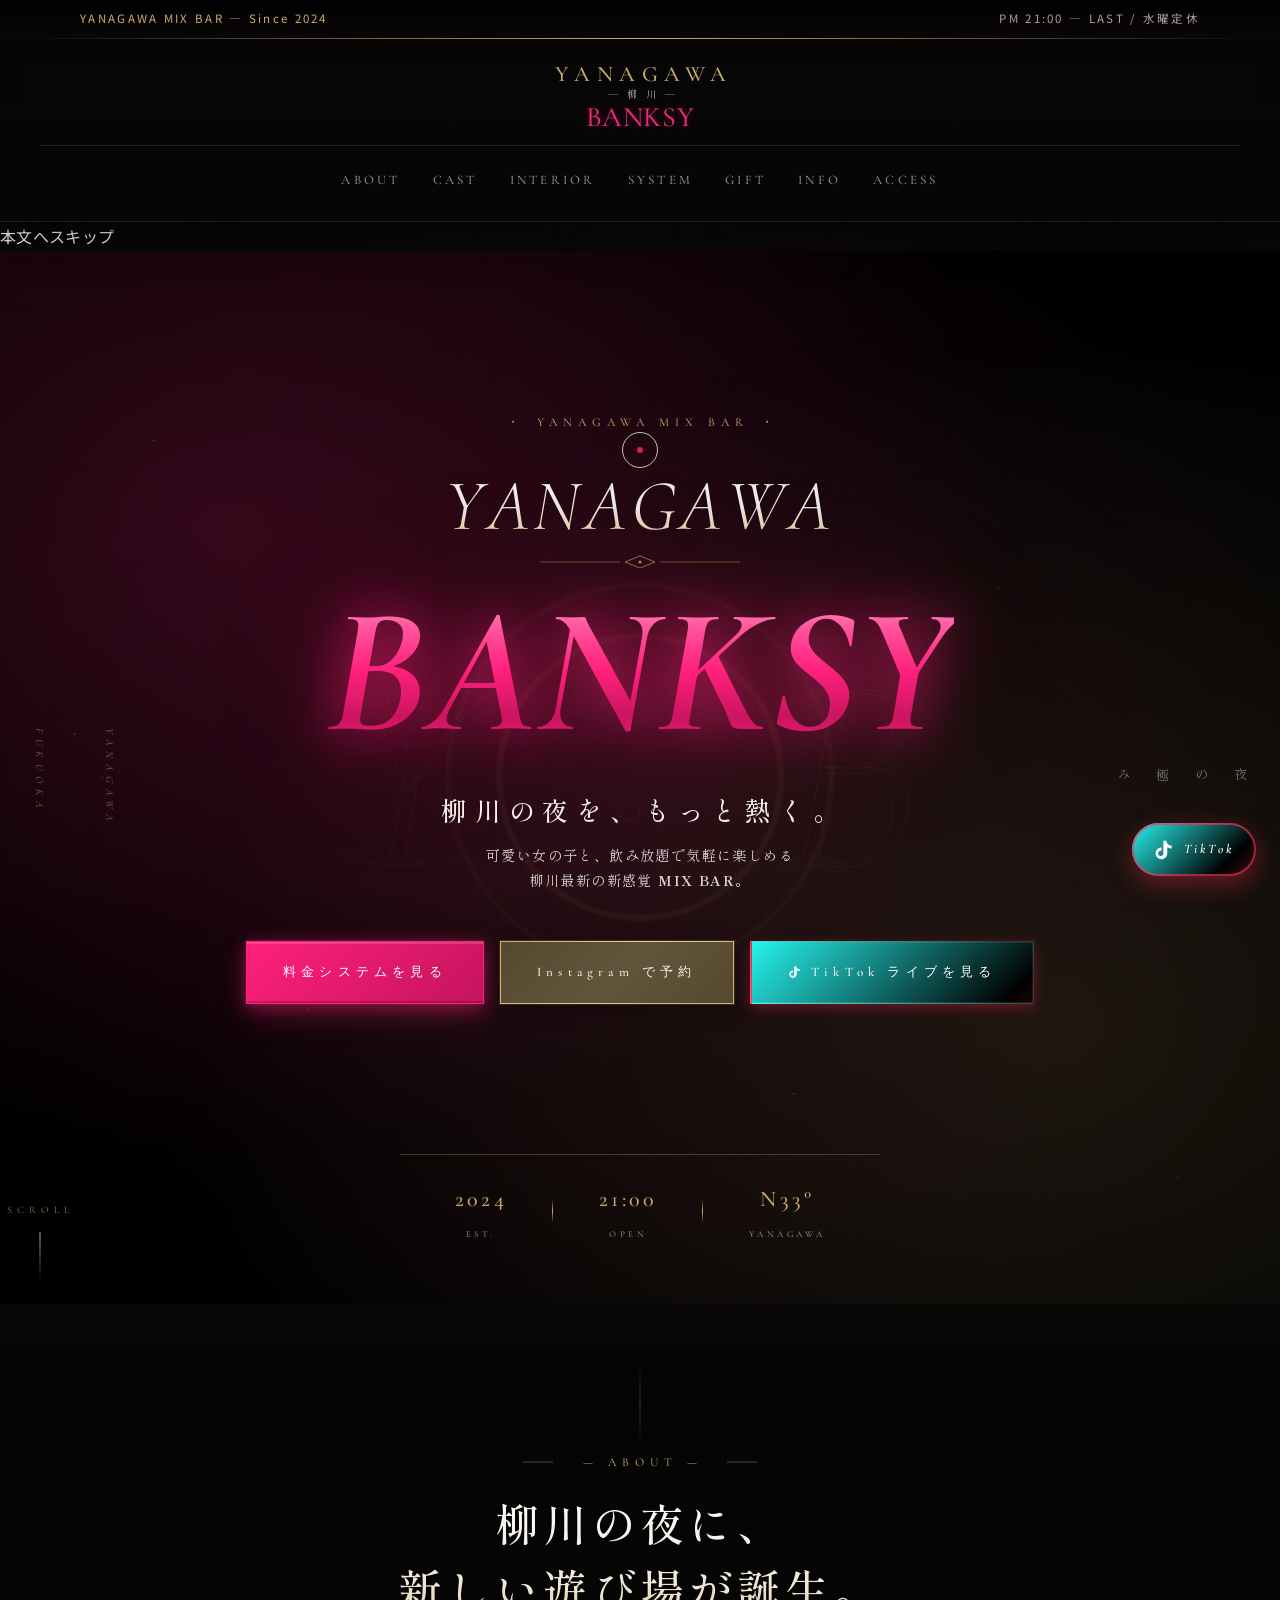
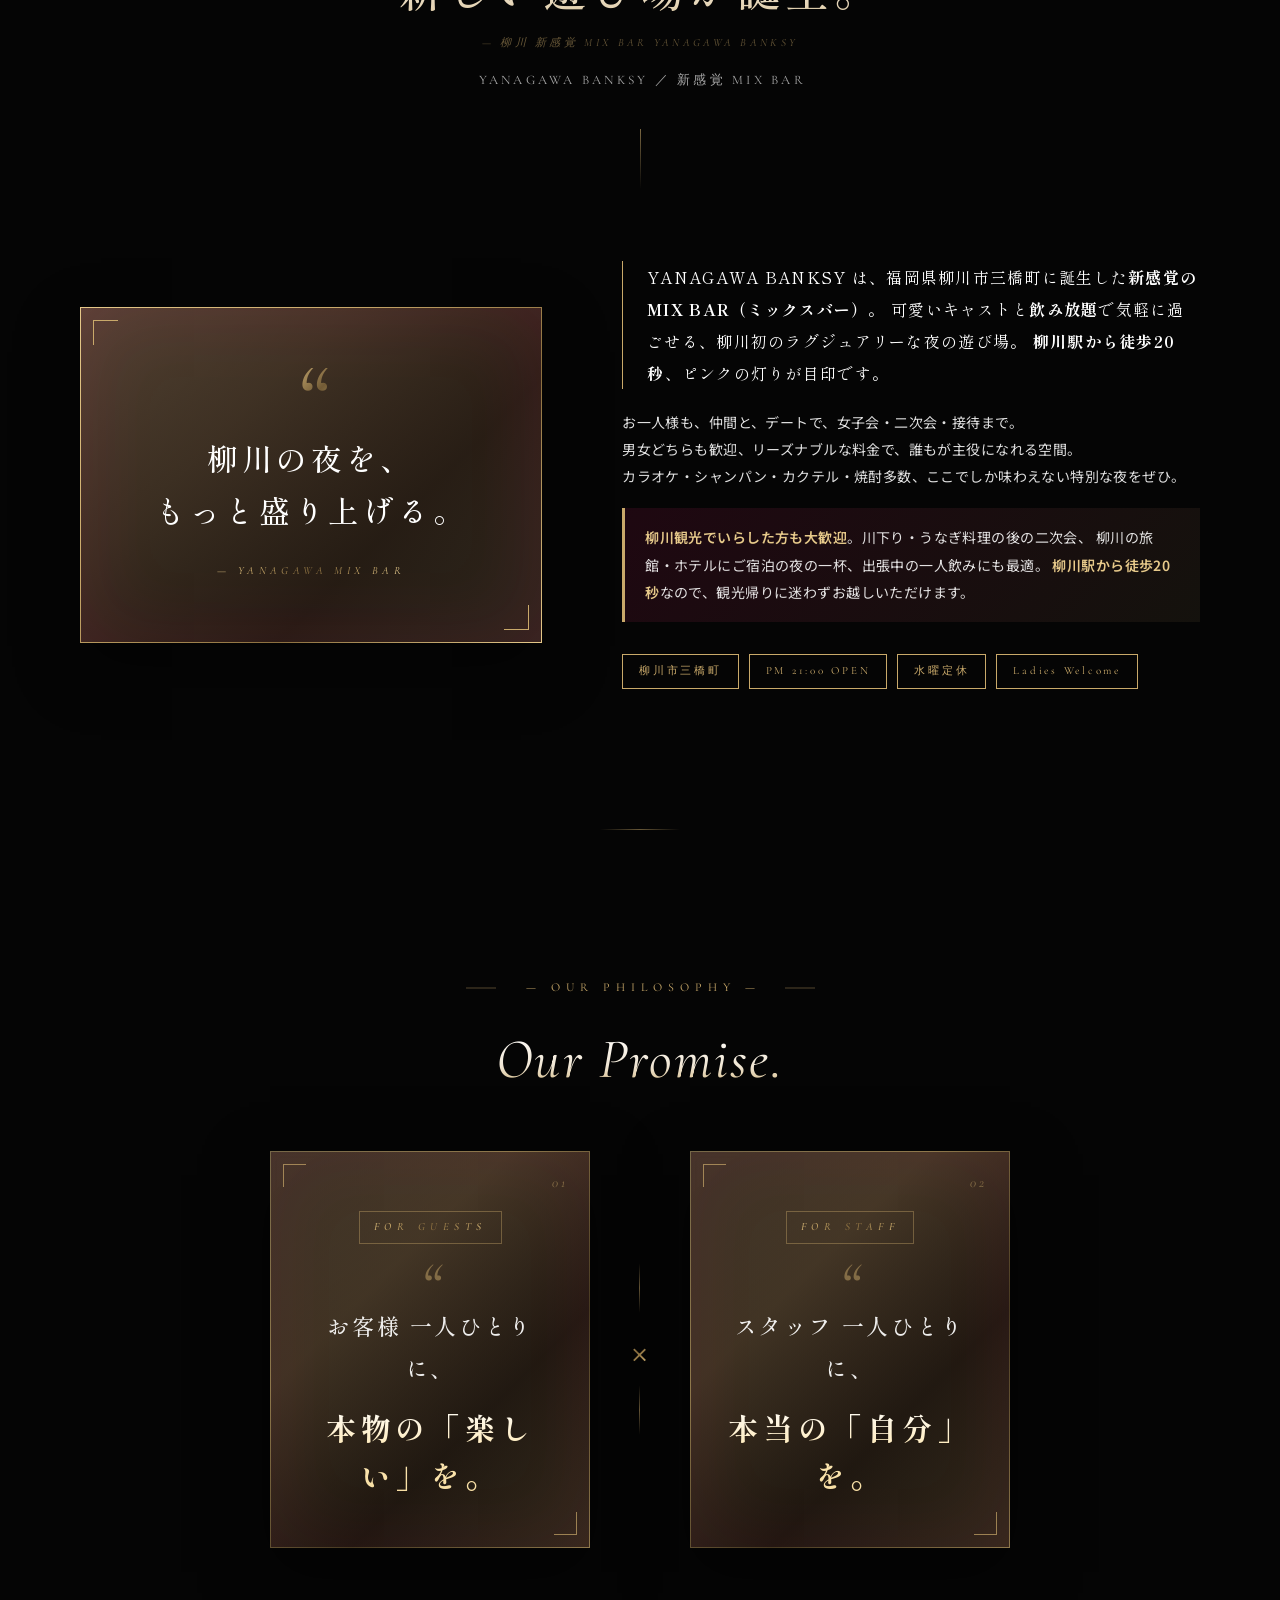
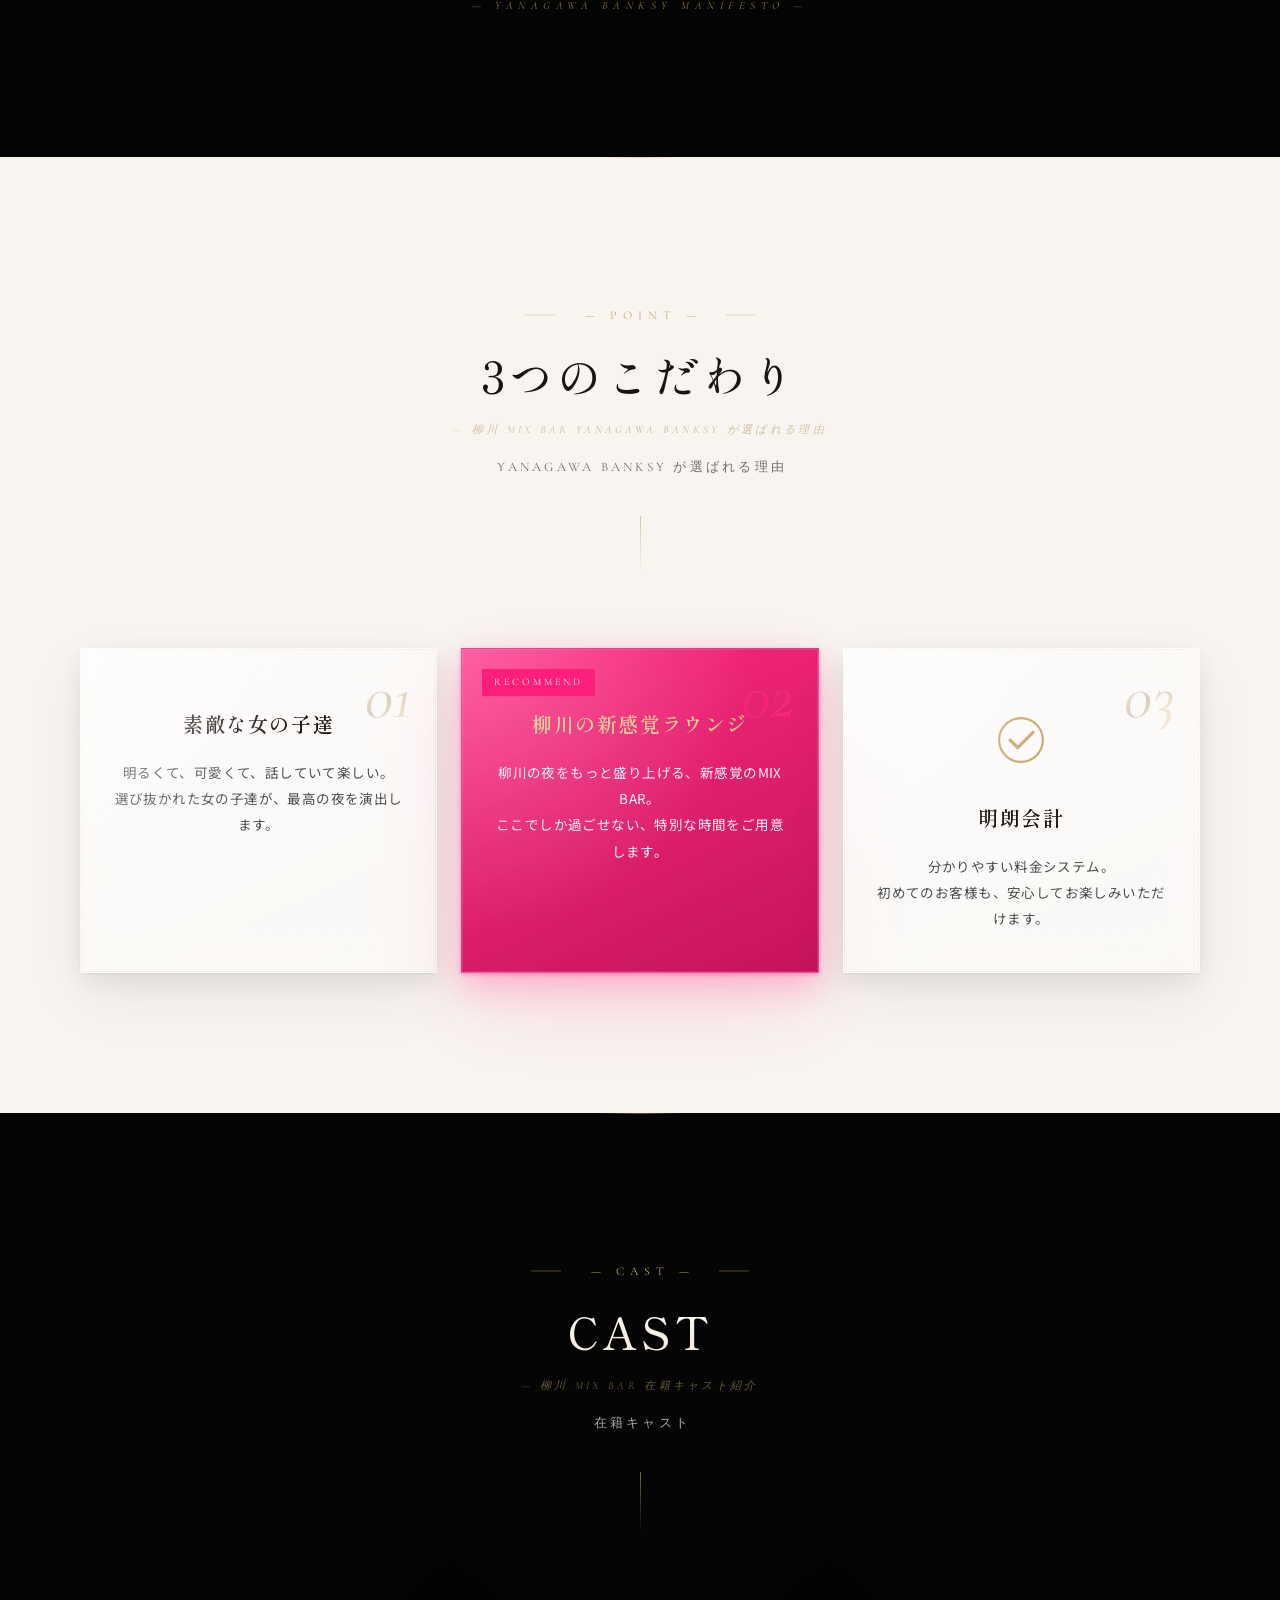
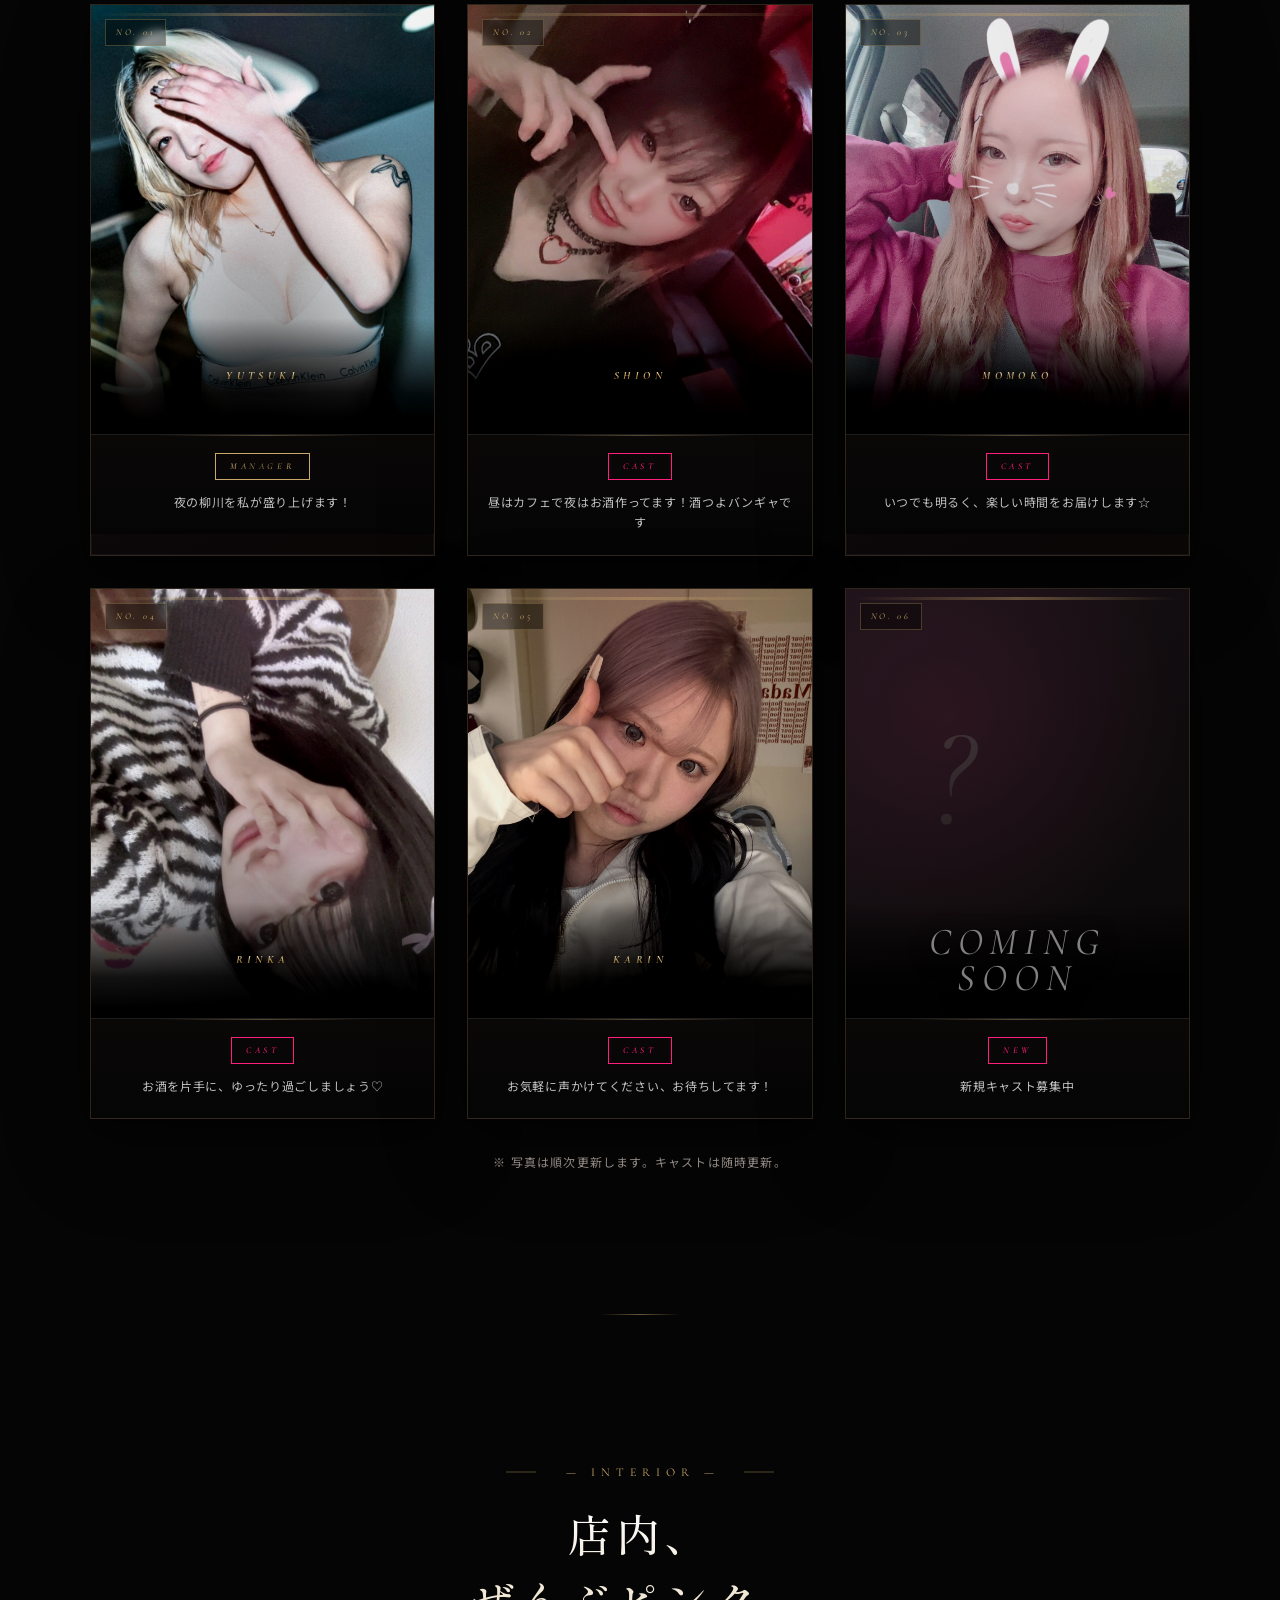
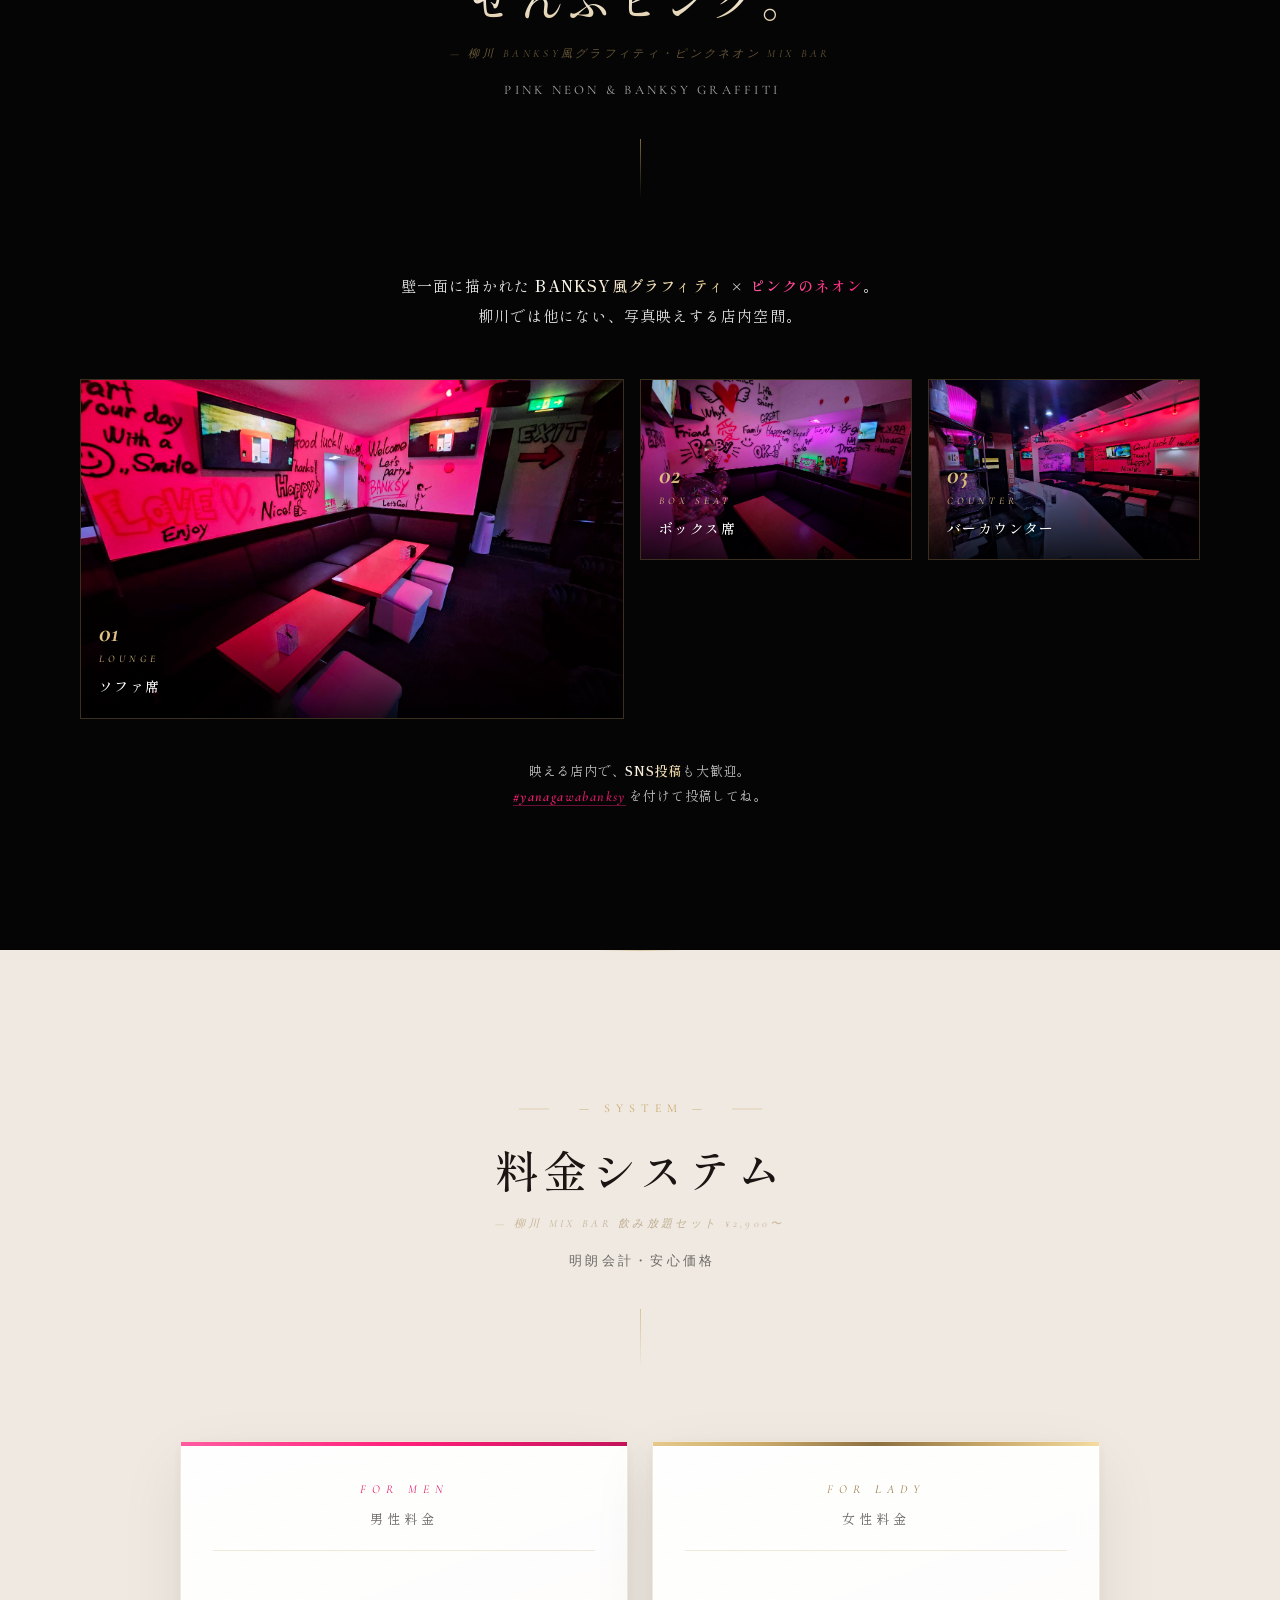
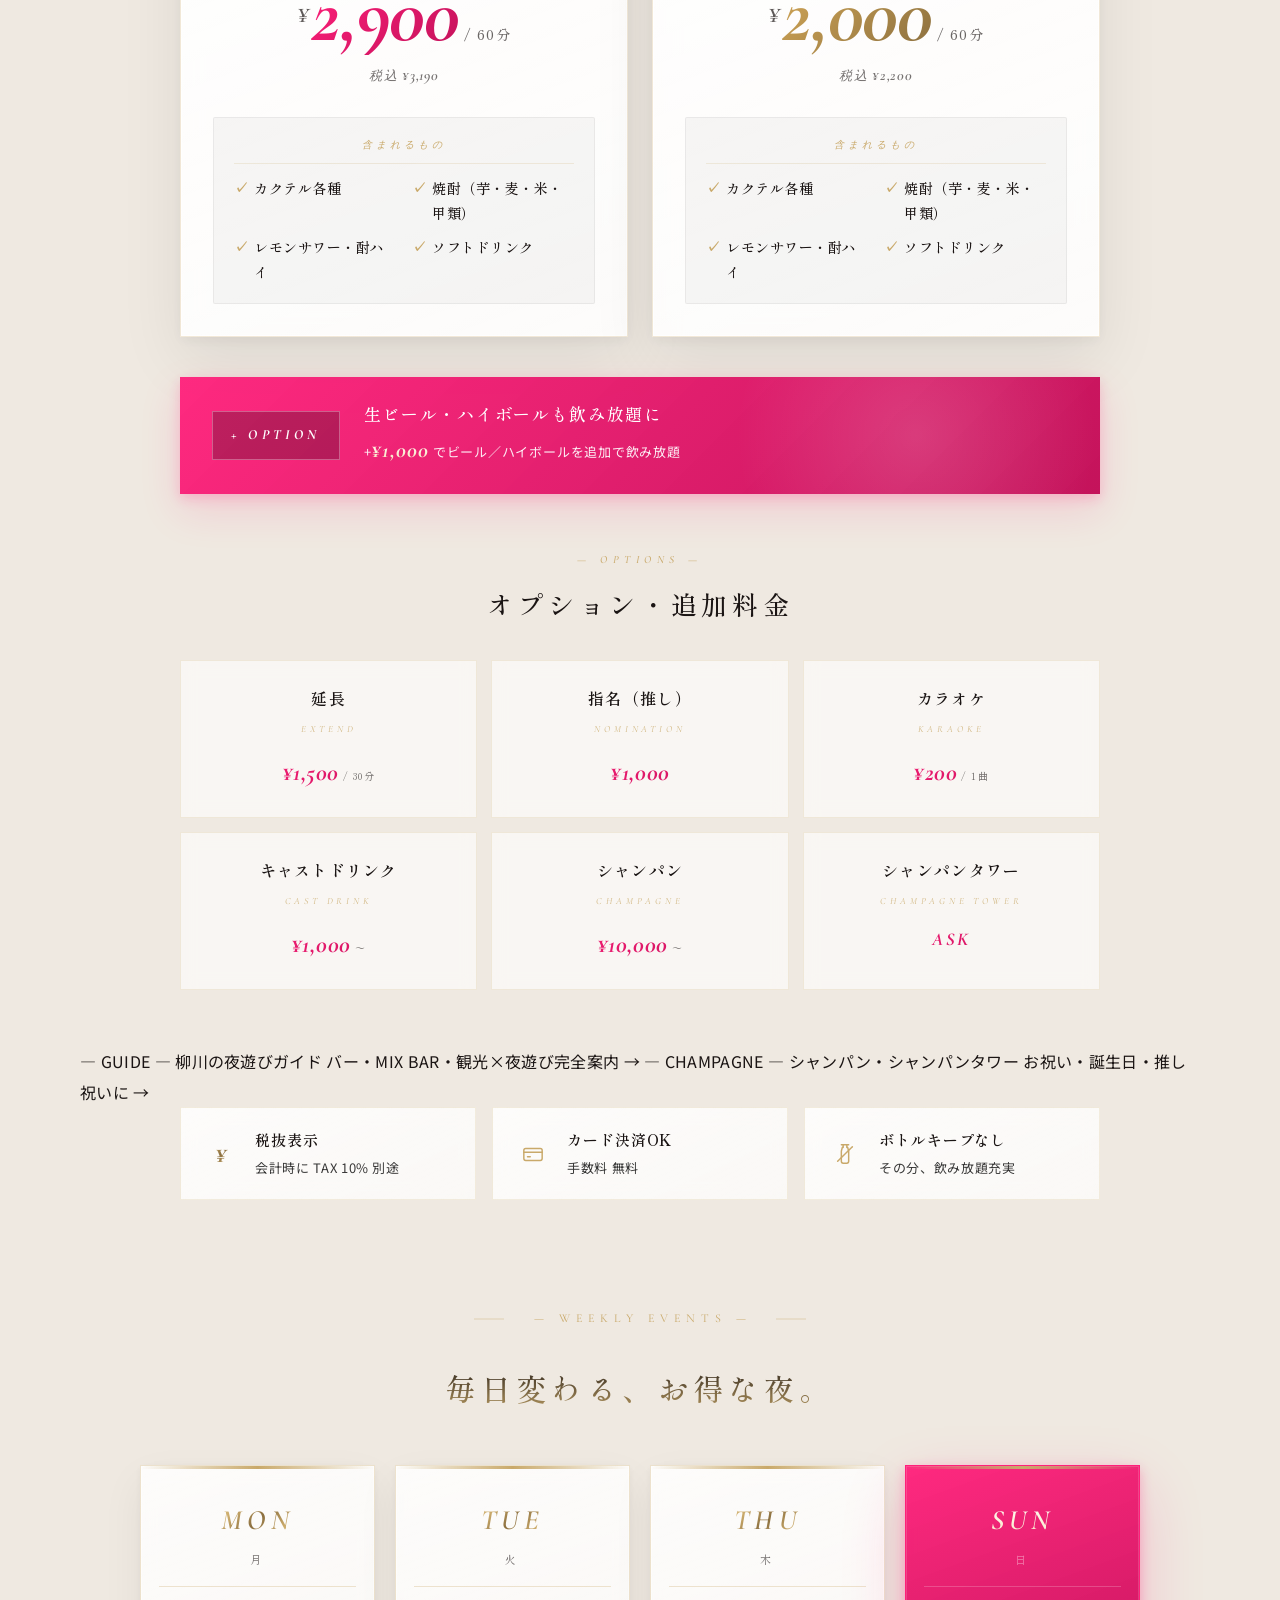
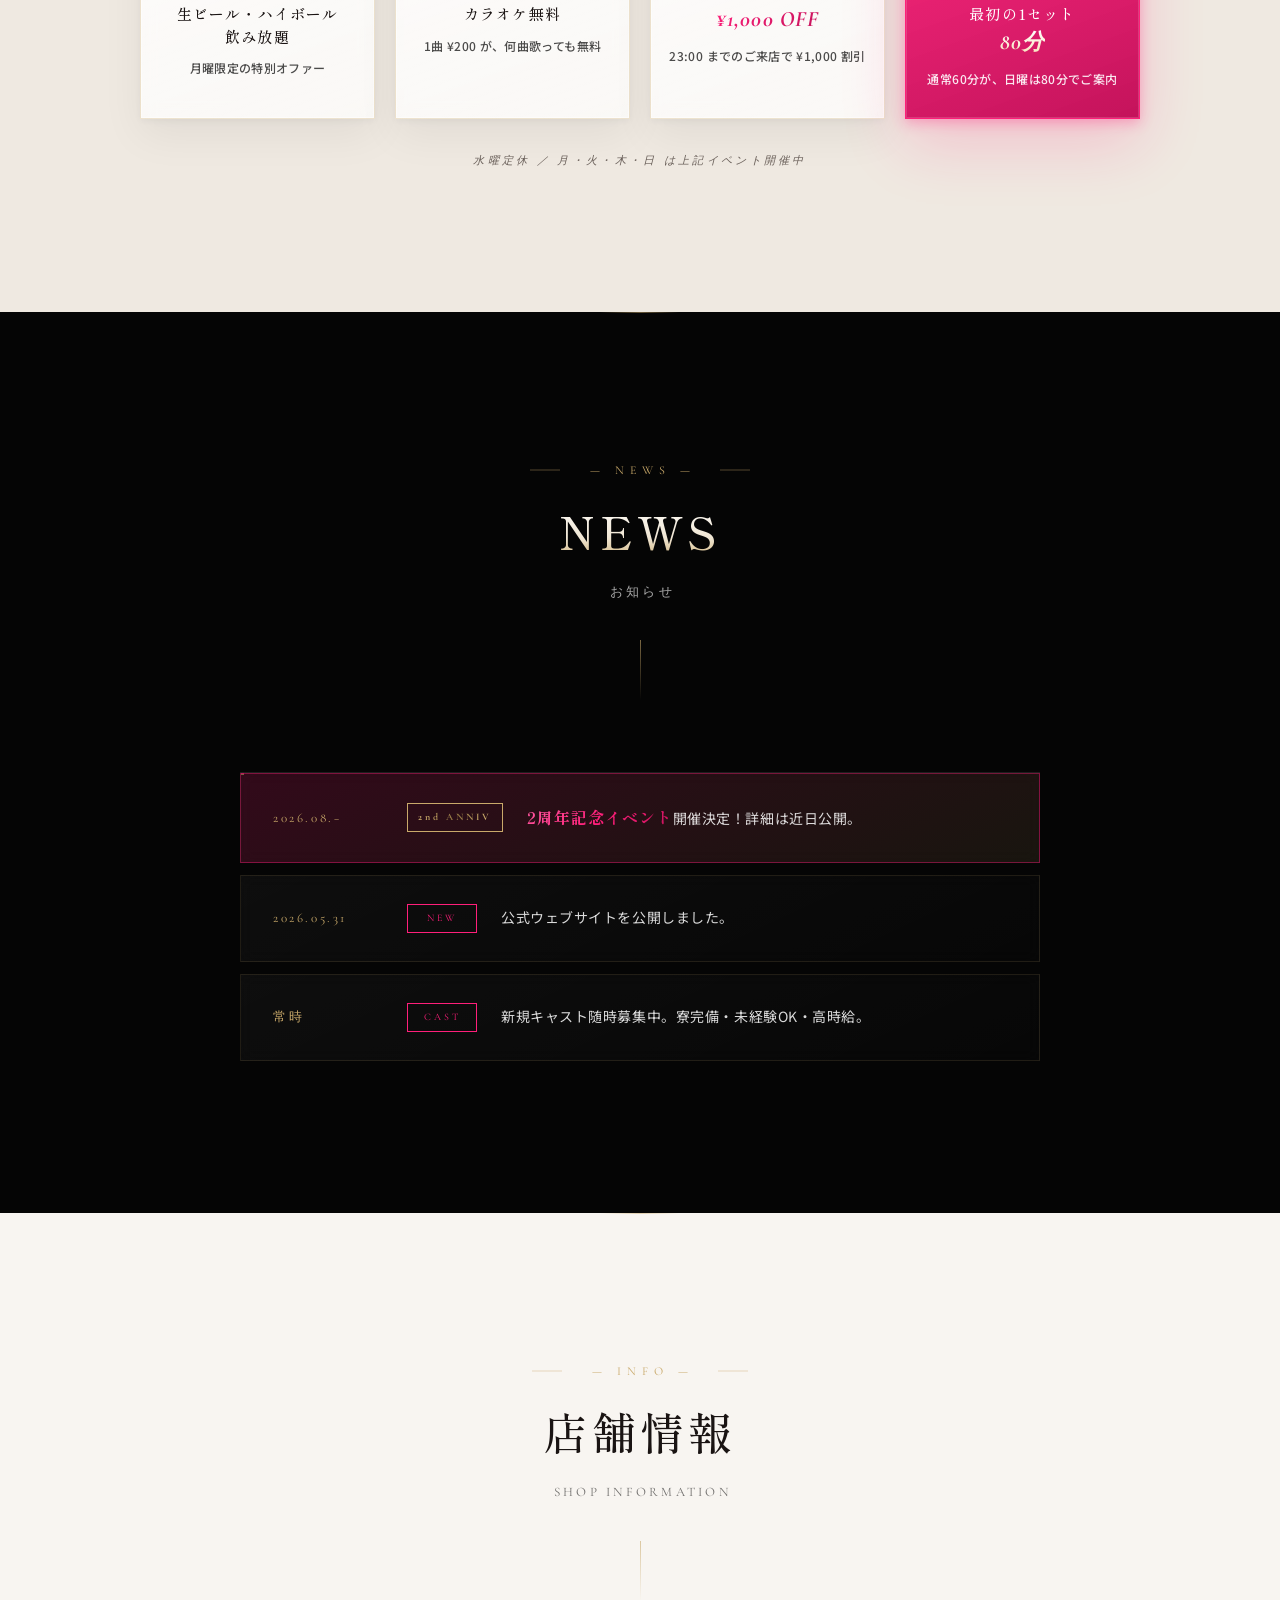
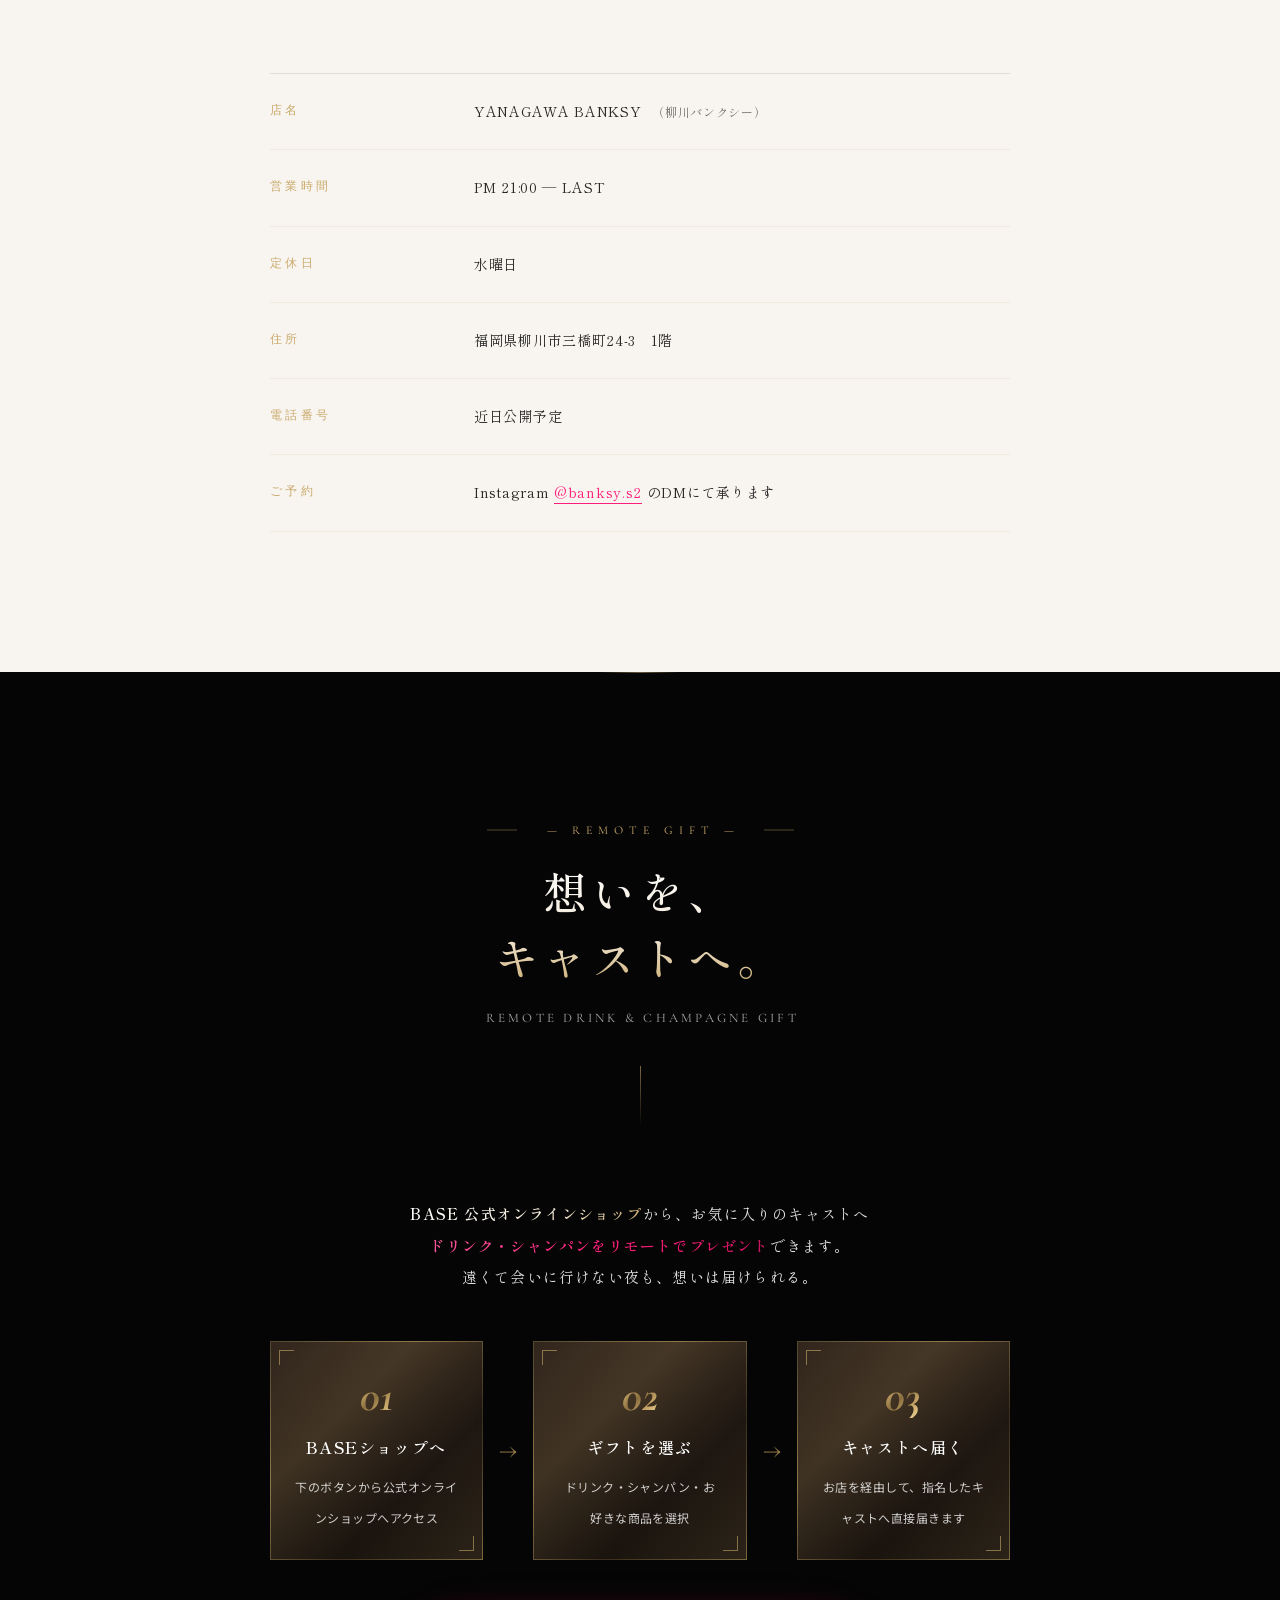
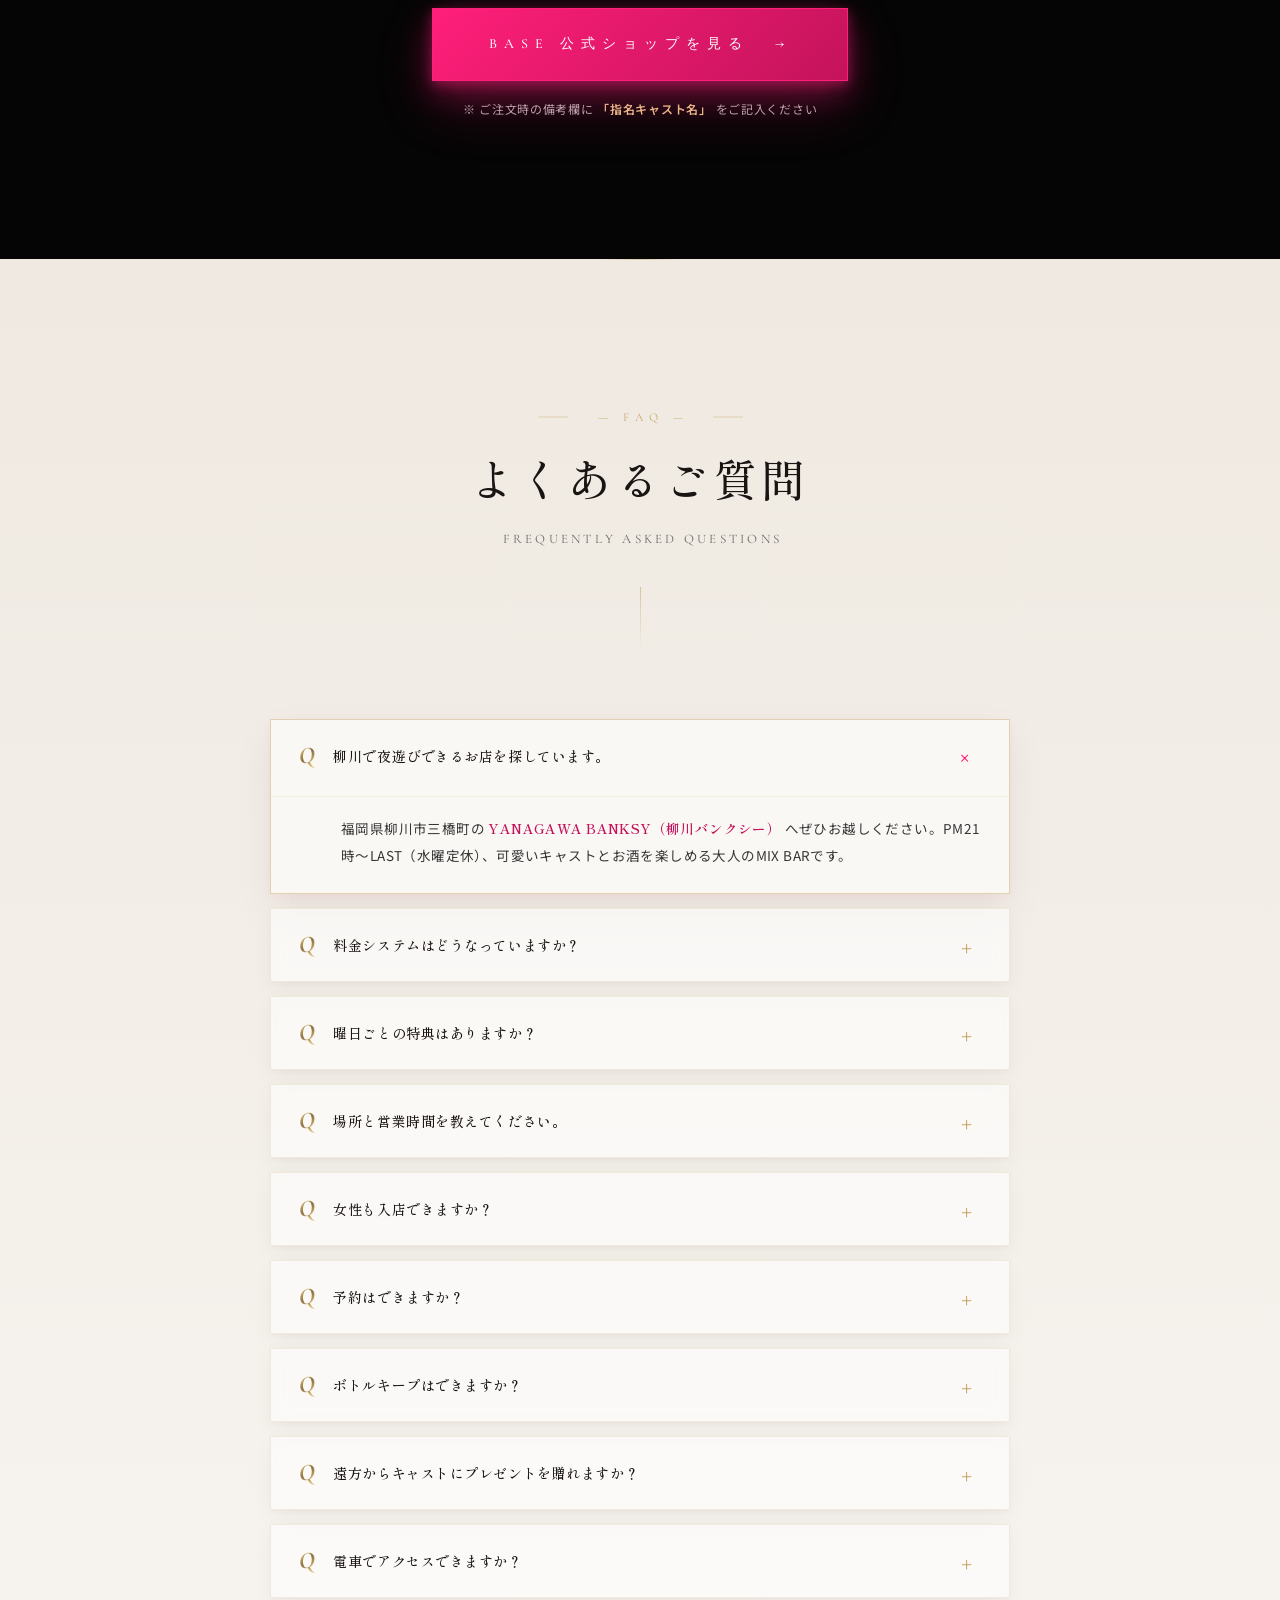
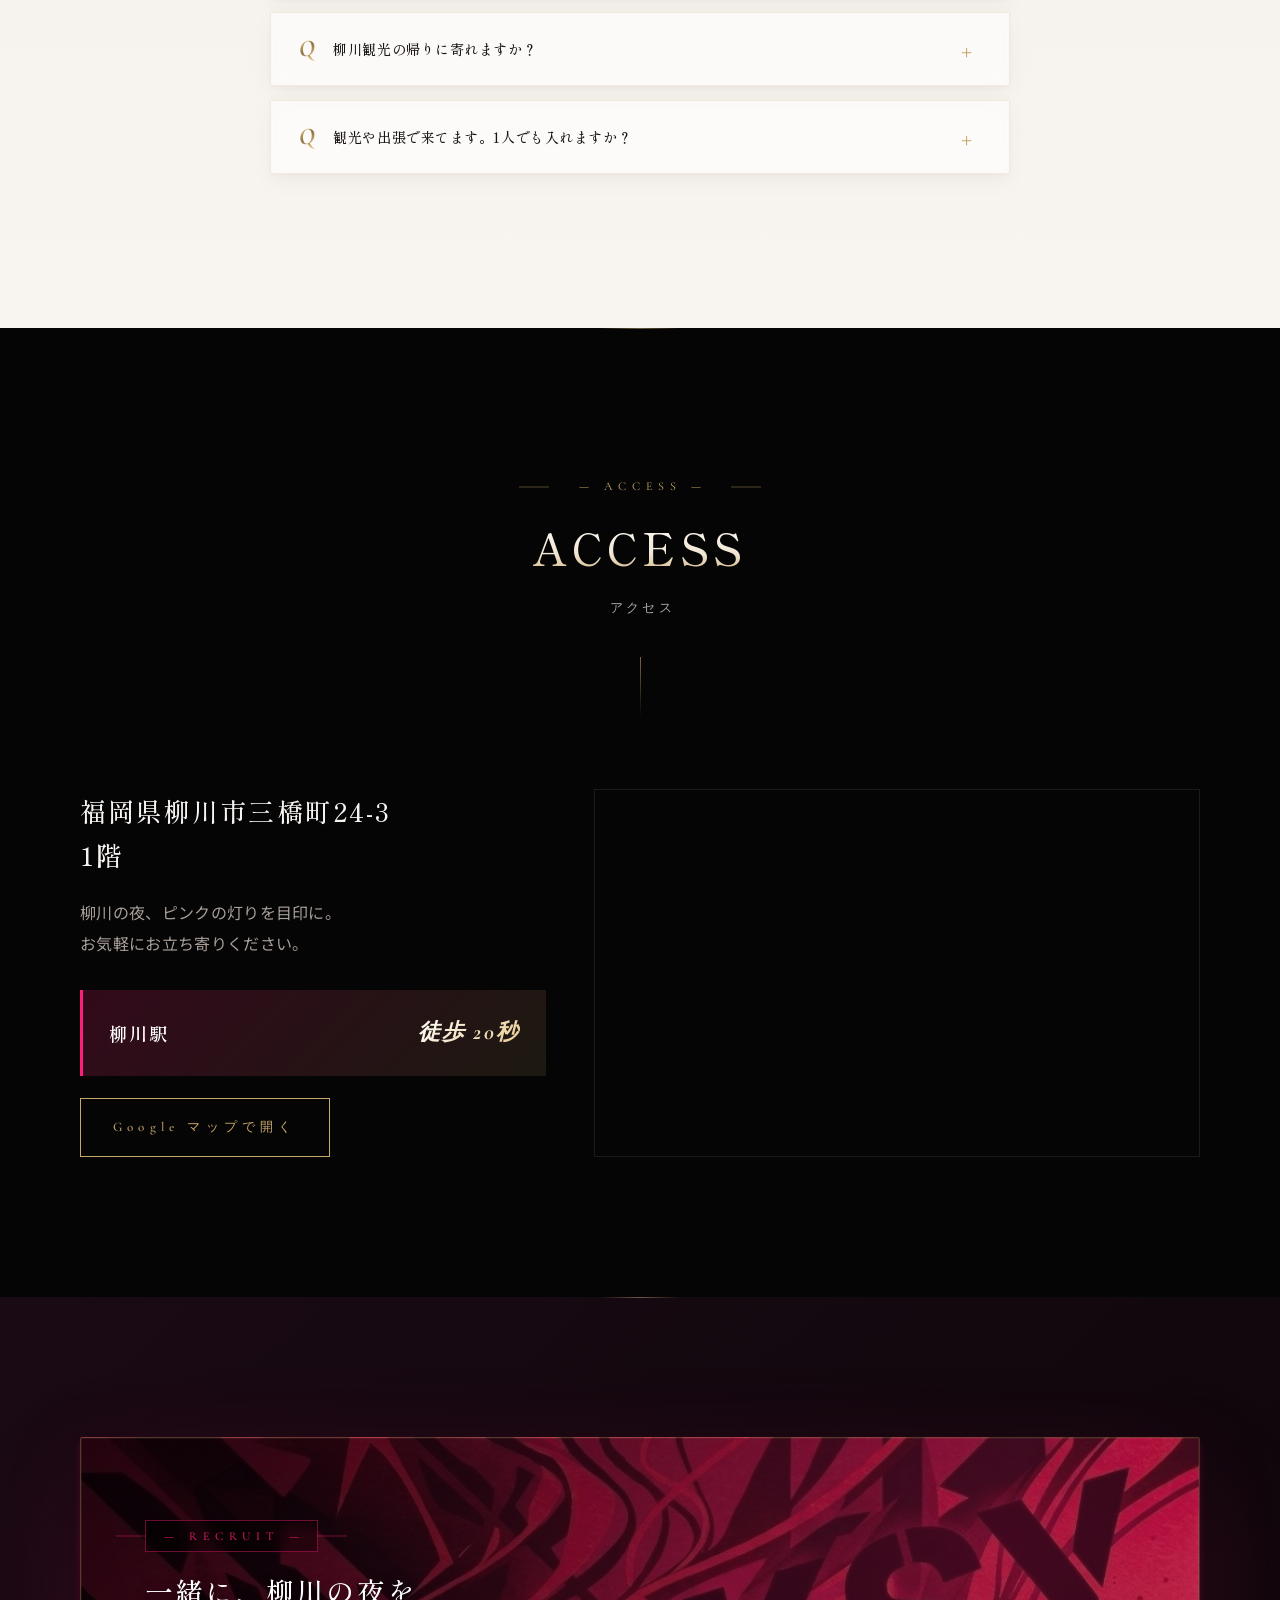
==== index.html @ 9ce17b86 "Codex指摘対応: アクセス情報統一/A11y強化/Twitter Card/llms.txt短答形式" ====
﻿<!DOCTYPE html>
<html lang="ja">
<head>
  <meta charset="UTF-8" />
  <meta name="viewport" content="width=device-width, initial-scale=1.0" />

  <!-- ===== Google Search Console 所有権確認 ===== -->
  <meta name="google-site-verification" content="dSbMjBkwGF0XG8jXtN3kdjqoQiC5pMFc0-0tf2VDewg" />

  <!-- ===== Google Analytics 4 ===== -->
  <script async src="https://www.googletagmanager.com/gtag/js?id=G-PSTJRFPBBK"></script>
  <script>
    window.dataLayer = window.dataLayer || [];
    function gtag(){dataLayer.push(arguments);}
    gtag('js', new Date());
    gtag('config', 'G-PSTJRFPBBK');
  </script>

  <!-- ===== Primary Meta ===== -->
  <title>YANAGAWA BANKSY｜柳川 最新 MIX BAR｜飲み放題 ¥2,900〜・三橋町</title>
  <meta name="description" content="福岡県柳川市三橋町の新感覚 MIX BAR「YANAGAWA BANKSY（柳川バンクシー）」公式サイト。可愛いキャストと飲み放題セット男性¥2,900／女性¥2,000。月曜は生ビール飲み放題、火曜カラオケ無料、木曜23時まで¥1,000OFF、日曜は1セット80分の特典あり。PM21時〜LAST／水曜定休。" />
  <meta name="keywords" content="柳川,柳川市,柳川 バー,柳川 ラウンジ,柳川 ナイトラウンジ,柳川 MIX BAR,柳川 ミックスバー,柳川 ガールズバー,柳川 キャバクラ,柳川 スナック,柳川 カラオケ,柳川 シャンパン,柳川 夜遊び,柳川 夜,柳川 飲み放題,柳川 デート,柳川 一人飲み,柳川 女子会,柳川 二次会,柳川 接待,柳川 観光,柳川 観光 夜,柳川 観光 帰り,柳川 観光 二次会,柳川 旅行,柳川 旅行 夜,柳川 旅行 飲み屋,川下り 後 バー,うなぎ 後 飲み屋,北原白秋 観光 夜,柳川 一人旅 夜,柳川 ホテル 近く,柳川 旅館 周辺,柳川 駅前 バー,柳川 駅近 バー,柳川 観光客 おすすめ,柳川 夜の観光,三橋町,三橋町 バー,柳川駅,西鉄柳川駅,柳川 川下り,大牟田,大牟田 バー,みやま市,大川,筑後,八女,久留米,久留米 バー,荒尾,熊本 荒尾,福岡県南部,福岡 柳川,YANAGAWA BANKSY,柳川バンクシー,バンクシー 柳川,banksy 柳川,推し ドリンク プレゼント,リモート シャンパン,推し活 柳川,BASE 柳川,キャスト 差し入れ,柳川 ナイト 求人,柳川 バー 求人,柳川 寮完備,飲み放題セット,カクテル,焼酎,レモンサワー" />
  <meta name="author" content="YANAGAWA BANKSY" />
  <meta name="robots" content="index, follow, max-image-preview:large" />
  <meta name="referrer" content="strict-origin-when-cross-origin" />
  <meta name="theme-color" content="#050505" />
  <meta name="format-detection" content="telephone=yes,email=no,address=no" />
  <link rel="canonical" href="https://oneokrockmasato1020-bit.github.io/yanagawa-banksy/" />

  <!-- ===== Geo Meta (柳川市の座標) ===== -->
  <meta name="geo.region" content="JP-40" />
  <meta name="geo.placename" content="柳川市" />
  <meta name="geo.position" content="33.163;130.408" />
  <meta name="ICBM" content="33.163, 130.408" />

  <!-- ===== Open Graph ===== -->
  <meta property="og:type" content="website" />
  <meta property="og:site_name" content="YANAGAWA BANKSY" />
  <meta property="og:title" content="YANAGAWA BANKSY｜柳川 最新 MIX BAR" />
  <meta property="og:description" content="柳川市三橋町の新感覚MIX BAR。可愛いキャストと飲み放題セット男性¥2,900／女性¥2,000。" />
  <meta property="og:url" content="https://oneokrockmasato1020-bit.github.io/yanagawa-banksy/" />
  <meta property="og:image" content="https://oneokrockmasato1020-bit.github.io/yanagawa-banksy/og-image.jpg" />
  <meta property="og:image:width" content="1200" />
  <meta property="og:image:height" content="630" />
  <meta property="og:locale" content="ja_JP" />

  <!-- ===== Twitter Card ===== -->
  <meta name="twitter:card" content="summary_large_image" />
  <meta name="twitter:title" content="YANAGAWA BANKSY｜柳川 最新 MIX BAR" />
  <meta name="twitter:description" content="柳川市三橋町の新感覚MIX BAR。飲み放題セット男性¥2,900／女性¥2,000・PM21時〜／水曜定休。" />
  <meta name="twitter:image" content="https://oneokrockmasato1020-bit.github.io/yanagawa-banksy/og-image.jpg" />

  <!-- ===== Favicon ===== -->
  <link rel="icon" href="favicon.svg" type="image/svg+xml" />
  <link rel="apple-touch-icon" href="favicon.svg" />

  <!-- ===== Fonts ===== -->
  <link rel="preconnect" href="https://fonts.googleapis.com" />
  <link rel="preconnect" href="https://fonts.gstatic.com" crossorigin />
  <link href="https://fonts.googleapis.com/css2?family=Caprasimo&family=Cormorant+Garamond:ital,wght@0,300;0,400;0,500;0,600;0,700;1,400;1,500;1,600;1,700&family=Shippori+Mincho:wght@400;500;600;700&family=Noto+Sans+JP:wght@300;400;500;700&family=Shrikhand&display=swap" rel="stylesheet" />
  <link rel="stylesheet" href="styles.css" />

  <!-- ===== JSON-LD: NightClub / LocalBusiness ===== -->
  <script type="application/ld+json">
  {
    "@context": "https://schema.org",
    "@type": ["NightClub", "BarOrPub"],
    "@id": "https://oneokrockmasato1020-bit.github.io/yanagawa-banksy/#business",
    "name": "YANAGAWA BANKSY",
    "alternateName": ["柳川バンクシー", "ヤナガワバンクシー"],
    "description": "福岡県柳川市三橋町のラグジュアリーMIX BAR。飲み放題セット¥2,900〜、可愛いキャストと最高のお酒を。月・火・木・日に特別イベント開催。",
    "url": "https://oneokrockmasato1020-bit.github.io/yanagawa-banksy/",
    "image": "https://oneokrockmasato1020-bit.github.io/yanagawa-banksy/og-image.jpg",
    "logo": "https://oneokrockmasato1020-bit.github.io/yanagawa-banksy/og-image.jpg",
    "priceRange": "¥¥",
    "currenciesAccepted": "JPY",
    "paymentAccepted": "Cash, Credit Card",
    "address": {
      "@type": "PostalAddress",
      "streetAddress": "三橋町24-3 1階",
      "addressLocality": "柳川市",
      "addressRegion": "福岡県",
      "postalCode": "832-0814",
      "addressCountry": "JP"
    },
    "geo": {
      "@type": "GeoCoordinates",
      "latitude": 33.163,
      "longitude": 130.408
    },
    "openingHoursSpecification": [
      {
        "@type": "OpeningHoursSpecification",
        "dayOfWeek": ["Monday","Tuesday","Thursday","Friday","Saturday","Sunday"],
        "opens": "21:00",
        "closes": "03:00"
      }
    ],
    "areaServed": [
      { "@type": "City", "name": "柳川市" },
      { "@type": "City", "name": "大牟田市" },
      { "@type": "City", "name": "みやま市" },
      { "@type": "City", "name": "大川市" },
      { "@type": "City", "name": "筑後市" },
      { "@type": "City", "name": "八女市" },
      { "@type": "City", "name": "久留米市" },
      { "@type": "City", "name": "荒尾市" },
      { "@type": "AdministrativeArea", "name": "福岡県南部" },
      { "@type": "AdministrativeArea", "name": "福岡県" },
      { "@type": "AdministrativeArea", "name": "九州北部" }
    ],
    "knowsAbout": [
      "MIX BAR","ミックスバー","ナイトラウンジ","ラウンジ","ナイトクラブ","ガールズバー","バー","スナック","キャバクラ","カラオケバー",
      "夜遊び","夜","一人飲み","女子会","デート","二次会","接待",
      "飲み放題","飲み放題セット","カクテル","焼酎","レモンサワー","生ビール","ハイボール","シャンパン","シャンパンタワー",
      "柳川","柳川市","三橋町","柳川駅","西鉄柳川駅","福岡","福岡県","福岡県南部","大牟田","みやま市","大川",
      "柳川観光","柳川 観光帰り","川下り","川下り後の二次会","うなぎ後の飲み屋","北原白秋","柳川旅行","柳川 一人旅","柳川 出張","柳川 駅前","柳川 駅近","観光客 おすすめ","旅館 周辺 バー","ホテル 近く バー","夜の観光",
      "リモートギフト","推し活","推し ドリンク プレゼント","BASE オンラインショップ","キャスト 差し入れ",
      "ナイト 求人","バー 求人","寮完備","高時給","未経験 接客","体験入店"
    ],
    "sameAs": [
      "https://www.instagram.com/banksy.s2/",
      "https://www.tiktok.com/@yanagawa.banksy",
      "https://banksybanksy.base.shop/"
    ]
  }
  </script>

  <!-- ===== JSON-LD: WebSite + SearchAction ===== -->
  <script type="application/ld+json">
  {
    "@context": "https://schema.org",
    "@type": "WebSite",
    "@id": "https://oneokrockmasato1020-bit.github.io/yanagawa-banksy/#website",
    "url": "https://oneokrockmasato1020-bit.github.io/yanagawa-banksy/",
    "name": "YANAGAWA BANKSY",
    "alternateName": "柳川バンクシー",
    "inLanguage": "ja-JP",
    "publisher": { "@id": "https://oneokrockmasato1020-bit.github.io/yanagawa-banksy/#business" }
  }
  </script>

  <!-- ===== JSON-LD: BreadcrumbList ===== -->
  <script type="application/ld+json">
  {
    "@context": "https://schema.org",
    "@type": "BreadcrumbList",
    "itemListElement": [
      {
        "@type": "ListItem",
        "position": 1,
        "name": "ホーム",
        "item": "https://oneokrockmasato1020-bit.github.io/yanagawa-banksy/"
      }
    ]
  }
  </script>

  <!-- ===== JSON-LD: Menu（料金メニュー）===== -->
  <script type="application/ld+json">
  {
    "@context": "https://schema.org",
    "@type": "Menu",
    "@id": "https://oneokrockmasato1020-bit.github.io/yanagawa-banksy/#menu",
    "name": "YANAGAWA BANKSY 料金メニュー",
    "inLanguage": "ja-JP",
    "hasMenuSection": [
      {
        "@type": "MenuSection",
        "name": "セット料金（飲み放題込み）",
        "hasMenuItem": [
          {
            "@type": "MenuItem",
            "name": "MEN セット 60分",
            "description": "飲み放題込み（カクテル・焼酎・サワー・ソフトドリンク）",
            "offers": { "@type": "Offer", "price": "2900", "priceCurrency": "JPY" }
          },
          {
            "@type": "MenuItem",
            "name": "LADY セット 60分",
            "description": "飲み放題込み（カクテル・焼酎・サワー・ソフトドリンク）",
            "offers": { "@type": "Offer", "price": "2000", "priceCurrency": "JPY" }
          },
          {
            "@type": "MenuItem",
            "name": "延長 30分",
            "offers": { "@type": "Offer", "price": "1500", "priceCurrency": "JPY" }
          }
        ]
      },
      {
        "@type": "MenuSection",
        "name": "オプション",
        "hasMenuItem": [
          {
            "@type": "MenuItem",
            "name": "指名（推し）",
            "offers": { "@type": "Offer", "price": "1000", "priceCurrency": "JPY" }
          },
          {
            "@type": "MenuItem",
            "name": "ビール・ハイボール 飲み放題 追加",
            "offers": { "@type": "Offer", "price": "1000", "priceCurrency": "JPY" }
          },
          {
            "@type": "MenuItem",
            "name": "カラオケ 1曲",
            "offers": { "@type": "Offer", "price": "200", "priceCurrency": "JPY" }
          },
          {
            "@type": "MenuItem",
            "name": "キャストドリンク",
            "offers": { "@type": "Offer", "price": "1000", "priceCurrency": "JPY", "priceSpecification": { "@type": "UnitPriceSpecification", "minPrice": "1000", "priceCurrency": "JPY" } }
          },
          {
            "@type": "MenuItem",
            "name": "シャンパン",
            "offers": { "@type": "Offer", "price": "10000", "priceCurrency": "JPY" }
          },
          {
            "@type": "MenuItem",
            "name": "シャンパンタワー",
            "description": "事前予約制・要相談",
            "offers": { "@type": "Offer", "availability": "https://schema.org/PreOrder", "priceCurrency": "JPY" }
          }
        ]
      }
    ]
  }
  </script>

  <!-- ===== JSON-LD: Event（2周年記念）===== -->
  <script type="application/ld+json">
  {
    "@context": "https://schema.org",
    "@type": "Event",
    "name": "YANAGAWA BANKSY 2周年記念イベント",
    "description": "柳川駅徒歩20秒の新感覚MIX BAR、2周年を記念した特別イベント。詳細近日公開。",
    "startDate": "2026-08-01",
    "endDate": "2026-08-31",
    "eventStatus": "https://schema.org/EventScheduled",
    "eventAttendanceMode": "https://schema.org/OfflineEventAttendanceMode",
    "location": {
      "@type": "Place",
      "name": "YANAGAWA BANKSY",
      "address": {
        "@type": "PostalAddress",
        "streetAddress": "三橋町24-3 1階",
        "addressLocality": "柳川市",
        "addressRegion": "福岡県",
        "postalCode": "832-0814",
        "addressCountry": "JP"
      }
    },
    "organizer": { "@id": "https://oneokrockmasato1020-bit.github.io/yanagawa-banksy/#business" },
    "image": "https://oneokrockmasato1020-bit.github.io/yanagawa-banksy/og-image.jpg"
  }
  </script>

  <!-- ===== JSON-LD: ItemList（曜日イベント）===== -->
  <script type="application/ld+json">
  {
    "@context": "https://schema.org",
    "@type": "ItemList",
    "name": "YANAGAWA BANKSY 曜日別イベント",
    "itemListElement": [
      { "@type": "ListItem", "position": 1, "name": "月曜：生ビール・ハイボール 飲み放題（追加料金なし）" },
      { "@type": "ListItem", "position": 2, "name": "火曜：カラオケ 無料（1曲¥200が無料）" },
      { "@type": "ListItem", "position": 3, "name": "木曜：23時までのご来店で ¥1,000 OFF" },
      { "@type": "ListItem", "position": 4, "name": "日曜：最初の1セットが 80分（通常60分）" }
    ]
  }
  </script>

  <!-- ===== JSON-LD: Person（マネージャー：ゆつき）===== -->
  <script type="application/ld+json">
  {
    "@context": "https://schema.org",
    "@type": "Person",
    "@id": "https://oneokrockmasato1020-bit.github.io/yanagawa-banksy/#person-yutsuki",
    "name": "ゆつき",
    "alternateName": "YUTSUKI",
    "jobTitle": "マネージャー",
    "worksFor": { "@id": "https://oneokrockmasato1020-bit.github.io/yanagawa-banksy/#business" },
    "description": "YANAGAWA BANKSY のマネージャー。「夜の柳川を私が盛り上げます！」",
    "image": "https://oneokrockmasato1020-bit.github.io/yanagawa-banksy/images/cast/yutsuki.jpg"
  }
  </script>

  <!-- ===== JSON-LD: HowTo（リモートギフトの手順）===== -->
  <script type="application/ld+json">
  {
    "@context": "https://schema.org",
    "@type": "HowTo",
    "name": "推しキャストにドリンク・シャンパンをリモートでプレゼントする方法",
    "description": "BASE 公式オンラインショップから、お気に入りのキャストにドリンクやシャンパンをリモートでプレゼントする手順。",
    "image": "https://oneokrockmasato1020-bit.github.io/yanagawa-banksy/og-image.jpg",
    "totalTime": "PT3M",
    "supply": [{ "@type": "HowToSupply", "name": "スマートフォン or PC" }],
    "tool": [{ "@type": "HowToTool", "name": "BASE 公式ショップ" }],
    "step": [
      {
        "@type": "HowToStep",
        "position": 1,
        "name": "BASE ショップへアクセス",
        "text": "公式オンラインショップ banksybanksy.base.shop にアクセス",
        "url": "https://banksybanksy.base.shop/"
      },
      {
        "@type": "HowToStep",
        "position": 2,
        "name": "ギフトを選ぶ",
        "text": "ドリンク・シャンパン・お好きな商品を選択してカートに追加"
      },
      {
        "@type": "HowToStep",
        "position": 3,
        "name": "指名キャスト名を備考に記入",
        "text": "ご注文時の備考欄に「指名キャスト名」を記入して購入完了"
      },
      {
        "@type": "HowToStep",
        "position": 4,
        "name": "キャストへ届く",
        "text": "お店経由で、指定したキャストへ直接プレゼントが届きます"
      }
    ]
  }
  </script>

  <!-- ===== JSON-LD: FAQPage (AI検索引用ターゲット) ===== -->
  <script type="application/ld+json">
  {
    "@context": "https://schema.org",
    "@type": "FAQPage",
    "mainEntity": [
      {
        "@type": "Question",
        "name": "柳川で夜遊びできる場所はありますか？",
        "acceptedAnswer": {
          "@type": "Answer",
          "text": "はい、福岡県柳川市三橋町に「YANAGAWA BANKSY（柳川バンクシー）」というMIX BARがあります。PM21:00〜LAST（水曜定休）、飲み放題セットは男性¥2,900／女性¥2,000で、可愛いキャストとお酒を楽しめます。"
        }
      },
      {
        "@type": "Question",
        "name": "YANAGAWA BANKSYの営業時間は？",
        "acceptedAnswer": {
          "@type": "Answer",
          "text": "PM21:00からLASTまで。水曜日が定休日です。月・火・木・日には特別なイベントを開催しています。"
        }
      },
      {
        "@type": "Question",
        "name": "YANAGAWA BANKSYの料金システムは？",
        "acceptedAnswer": {
          "@type": "Answer",
          "text": "セット60分が男性¥2,900／女性¥2,000（飲み放題込み）、延長30分¥1,500、指名料¥1,000、カラオケ1曲¥200です。+¥1,000で生ビール・ハイボールも飲み放題になります。TAX10%は別途。カード決済可・手数料無料。"
        }
      },
      {
        "@type": "Question",
        "name": "YANAGAWA BANKSYの場所はどこですか？",
        "acceptedAnswer": {
          "@type": "Answer",
          "text": "福岡県柳川市三橋町24-3 1階にあります。柳川駅から徒歩20秒、ピンクの灯りを目印にお越しください。"
        }
      },
      {
        "@type": "Question",
        "name": "曜日ごとに特典はありますか？",
        "acceptedAnswer": {
          "@type": "Answer",
          "text": "あります。月曜は生ビール・ハイボール飲み放題、火曜はカラオケ無料、木曜は23時までのご来店で¥1,000OFF、日曜は最初の1セットが通常60分のところ80分でご案内します。"
        }
      },
      {
        "@type": "Question",
        "name": "予約はできますか？",
        "acceptedAnswer": {
          "@type": "Answer",
          "text": "お電話または公式SNSのDMにて承っております。VIP席のご利用や団体でのご来店、特別な日のお祝いには事前のご連絡をおすすめします。"
        }
      },
      {
        "@type": "Question",
        "name": "女性も入店できますか？",
        "acceptedAnswer": {
          "@type": "Answer",
          "text": "もちろんです。レディース料金は60分¥2,000で、男性料金より¥900お得にご利用いただけます。女性同士のご利用も歓迎しています。"
        }
      },
      {
        "@type": "Question",
        "name": "支払い方法は？",
        "acceptedAnswer": {
          "@type": "Answer",
          "text": "現金とクレジットカードに対応しています。カード手数料は無料です。"
        }
      },
      {
        "@type": "Question",
        "name": "遠方からでもキャストにプレゼントを贈れますか？",
        "acceptedAnswer": {
          "@type": "Answer",
          "text": "はい、BASE公式オンラインショップ（banksybanksy.base.shop）から、お気に入りのキャストにドリンクやシャンパンをリモートでプレゼントできます。離れていても想いを届けられる、新感覚のサービスです。ご注文時の備考欄に指名キャスト名をご記入ください。"
        }
      },
      {
        "@type": "Question",
        "name": "柳川駅から近いバーはありますか？",
        "acceptedAnswer": {
          "@type": "Answer",
          "text": "柳川駅から徒歩20秒の好立地にある YANAGAWA BANKSY がおすすめです。新感覚の MIX BAR で、男女どちらも歓迎、飲み放題セットは男性¥2,900／女性¥2,000です。"
        }
      },
      {
        "@type": "Question",
        "name": "デート・女子会で使える柳川のお店は？",
        "acceptedAnswer": {
          "@type": "Answer",
          "text": "YANAGAWA BANKSY はデート・女子会・二次会・接待・お一人様まで、シーンを選ばない柳川のラグジュアリー MIX BAR です。Ladies Welcome、レディース料金は60分¥2,000、男女混合でも気軽にご利用いただけます。"
        }
      },
      {
        "@type": "Question",
        "name": "求人募集はしていますか？",
        "acceptedAnswer": {
          "@type": "Answer",
          "text": "キャスト・スタッフ随時募集中です。未経験OK・体験入店OK・短時間OK・高時給。寮完備、年1〜2回の慰安旅行など、働きやすい環境を整えています。接客業界が初めての方も大歓迎。Instagram（@banksy.s2）または TikTok（@yanagawa.banksy）のDMにてお問い合わせください。"
        }
      },
      {
        "@type": "Question",
        "name": "電車でアクセスできますか？",
        "acceptedAnswer": {
          "@type": "Answer",
          "text": "はい、YANAGAWA BANKSY は柳川駅から徒歩20秒の好立地です。電車でお越しの方も便利にアクセスできます。お車の方も駐車場周辺をご利用ください。"
        }
      },
      {
        "@type": "Question",
        "name": "柳川観光の帰りに寄れますか？",
        "acceptedAnswer": {
          "@type": "Answer",
          "text": "もちろん大歓迎です。柳川駅から徒歩20秒なので、川下り・うなぎ料理を楽しんだ後の二次会、観光の締めくくりの一杯にぴったり。21時オープン・水曜定休。観光客の方も気軽にお立ち寄りいただけます。"
        }
      },
      {
        "@type": "Question",
        "name": "観光や出張で柳川に来ています。1人でも入れますか？",
        "acceptedAnswer": {
          "@type": "Answer",
          "text": "もちろんOKです。お一人様も大歓迎で、出張・観光・旅行中の方も多くいらっしゃいます。柳川駅から徒歩20秒で、宿泊先からも便利。男女どちらも歓迎、レディース料金もご用意しています。"
        }
      }
    ]
  }
  </script>
</head>
<body>

  <!-- OPENING LOADER -->
  <div class="loader" id="loader" aria-hidden="true">
    <div class="loader-inner">
      <span class="loader-mark">Y · B</span>
      <span class="loader-en">YANAGAWA BANKSY</span>
      <span class="loader-bar"><i></i></span>
    </div>
    <div class="loader-curtain"></div>
  </div>

  <!-- CUSTOM CURSOR (PC only) -->
  <div class="cursor" id="cursor" aria-hidden="true">
    <div class="cursor-dot"></div>
    <div class="cursor-ring"></div>
  </div>

  <!-- FILM GRAIN OVERLAY -->
  <div class="grain" aria-hidden="true"></div>

  <!-- TIKTOK LIVE BANNER（ライブ時のみ表示） -->
  <a href="https://www.tiktok.com/@yanagawa.banksy/live" target="_blank" rel="noopener" class="live-banner" id="liveBanner" hidden>
    <span class="live-dot"></span>
    <span class="live-label">LIVE NOW</span>
    <span class="live-msg">TikTok @yanagawa.banksy で配信中</span>
    <span class="live-arrow">→</span>
  </a>

  <!-- 浮遊TikTokボタン（常時表示・右下固定） -->
  <a href="https://www.tiktok.com/@yanagawa.banksy" target="_blank" rel="noopener" class="float-tiktok" aria-label="TikTok @yanagawa.banksy">
    <span class="float-tiktok-icon">
      <svg width="22" height="22" viewBox="0 0 24 24" fill="currentColor" aria-hidden="true">
        <path d="M19.59 6.69a4.83 4.83 0 0 1-3.77-4.25V2h-3.45v13.67a2.89 2.89 0 0 1-5.2 1.74 2.89 2.89 0 0 1 2.31-4.64 2.93 2.93 0 0 1 .88.13V9.4a6.84 6.84 0 0 0-1-.05A6.33 6.33 0 0 0 5.8 20.1a6.34 6.34 0 0 0 10.86-4.43V8.92a8.16 8.16 0 0 0 4.77 1.52V7a4.85 4.85 0 0 1-1.84-.31z"/>
      </svg>
    </span>
    <span class="float-tiktok-pulse"></span>
    <span class="float-tiktok-label">TikTok</span>
  </a>

  <!-- CAST PHOTO MODAL -->
  <div class="cast-modal" id="castModal" aria-hidden="true" role="dialog" aria-modal="true" aria-labelledby="castModalName" aria-describedby="castModalComment">
    <button class="cast-modal-close" id="castModalClose" aria-label="モーダルを閉じる">×</button>
    <div class="cast-modal-stage">
      <button class="cast-modal-nav prev" id="castModalPrev" aria-label="Previous">‹</button>
      <div class="cast-modal-imgwrap">
        <img class="cast-modal-img" id="castModalImg" alt="" />
        <span class="cast-modal-count" id="castModalCount">1 / 3</span>
      </div>
      <button class="cast-modal-nav next" id="castModalNext" aria-label="Next">›</button>
    </div>
    <div class="cast-modal-info">
      <span class="cast-modal-rank" id="castModalRank">MANAGER</span>
      <h3 class="cast-modal-name" id="castModalName">YUTSUKI</h3>
      <p class="cast-modal-comment" id="castModalComment">夜の柳川を私が盛り上げます！</p>
      <div class="cast-modal-thumbs" id="castModalThumbs"></div>
    </div>
  </div>

  <!-- SVG ASSETS -->
  <svg width="0" height="0" style="position:absolute" aria-hidden="true">
    <defs>
      <symbol id="banksy-girl" viewBox="0 0 200 280">
        <g fill="currentColor">
          <path d="M70 35 Q60 25 72 18 Q90 8 110 14 Q128 20 130 38 L130 55 Q120 60 110 58 L108 70 L92 70 L90 58 Q78 56 70 50 Z"/>
          <path d="M88 58 L112 58 L112 78 L120 80 L120 90 L80 90 L80 80 L88 78 Z"/>
          <path d="M70 90 L130 90 Q140 100 145 130 L150 175 Q140 200 130 240 L70 240 Q60 200 50 175 L55 130 Q60 100 70 90 Z"/>
          <path d="M130 100 Q160 95 180 78 Q186 76 188 80 Q186 86 180 88 Q160 102 135 110 Z"/>
          <path d="M70 35 Q55 38 50 50 Q48 60 56 65 Q66 60 70 50 Z"/>
          <path d="M80 240 L100 240 L98 270 L82 270 Z"/>
          <path d="M100 240 L120 240 L118 270 L102 270 Z"/>
        </g>
      </symbol>
      <symbol id="balloon" viewBox="0 0 80 100">
        <path d="M40 8 Q60 8 64 28 Q64 48 40 60 Q16 48 16 28 Q20 8 40 8 Z" fill="#ff1f7a"/>
        <path d="M40 60 L37 70 L43 70 Z" fill="#ff1f7a"/>
      </symbol>
      <symbol id="ornament" viewBox="0 0 200 20">
        <line x1="0" y1="10" x2="80" y2="10" stroke="currentColor" stroke-width="0.5"/>
        <line x1="120" y1="10" x2="200" y2="10" stroke="currentColor" stroke-width="0.5"/>
        <path d="M85 10 L100 4 L115 10 L100 16 Z" fill="none" stroke="currentColor" stroke-width="0.8"/>
        <circle cx="100" cy="10" r="1.5" fill="currentColor"/>
      </symbol>
    </defs>
  </svg>

  <!-- TOPBAR -->
  <div class="topbar">
    <div class="topbar-inner">
      <span class="topbar-tag">YANAGAWA MIX BAR — Since 2024</span>
      <span class="topbar-hours">PM 21:00 — LAST / 水曜定休</span>
    </div>
  </div>

  <!-- HEADER -->
  <header class="site-header">
    <a href="#top" class="brand">
      <div class="brand-logo">
        <span class="brand-en">YANAGAWA</span>
        <span class="brand-sub">— 柳 川 —</span>
        <span class="brand-banksy">BANKSY</span>
      </div>
    </a>
    <nav class="nav" id="primary-nav">
      <a href="#about">ABOUT</a>
      <a href="#cast">CAST</a>
      <a href="#interior">INTERIOR</a>
      <a href="#system">SYSTEM</a>
      <a href="#gift">GIFT</a>
      <a href="#info">INFO</a>
      <a href="#access">ACCESS</a>
    </nav>
    <button class="menu-toggle" aria-label="メニューを開く" aria-expanded="false" aria-controls="primary-nav" id="menuToggle">
      <span></span><span></span><span></span>
    </button>
  </header>

  <!-- スキップリンク（アクセシビリティ） -->
  <a href="#main-content" class="skip-link">本文へスキップ</a>

  <main id="main-content">

  <!-- HERO -->
  <section class="hero" id="top">
    <div class="hero-grain"></div>
    <div class="hero-bg" data-parallax="0.3"></div>

    <!-- 縦書きキャッチ -->
    <aside class="hero-vertical hero-vertical-left" aria-hidden="true">
      <span>YANAGAWA</span>
      <span class="dot">・</span>
      <span>FUKUOKA</span>
    </aside>
    <aside class="hero-vertical hero-vertical-right" aria-hidden="true">
      <span>夜</span>
      <span>の</span>
      <span>極</span>
      <span>み</span>
    </aside>

    <div class="hero-stage">
      <p class="hero-eyebrow"><span>・</span>YANAGAWA MIX BAR<span>・</span></p>
      <h1 class="hero-title">
        <span class="hero-line line-1 split-text">YANAGAWA</span>
        <span class="hero-divider">
          <svg width="200" height="20"><use href="#ornament"/></svg>
        </span>
        <span class="hero-line line-2 split-text">BANKSY</span>
      </h1>
      <p class="hero-tag">柳川の夜を、もっと熱く。</p>
      <p class="hero-jp">可愛い女の子と、飲み放題で気軽に楽しめる<br />柳川最新の新感覚 <strong>MIX BAR</strong>。</p>
      <div class="hero-actions">
        <a class="btn btn-primary magnetic" href="#system" data-cursor="lg">
          <span>料金システムを見る</span>
        </a>
        <a class="btn btn-ghost magnetic" href="https://www.instagram.com/banksy.s2/" target="_blank" rel="noopener" data-cursor="lg">
          <span>Instagram で予約</span>
        </a>
        <a class="btn btn-tiktok magnetic" href="https://www.tiktok.com/@yanagawa.banksy/live" target="_blank" rel="noopener" data-cursor="lg">
          <span class="tiktok-icon" aria-hidden="true">
            <svg width="14" height="14" viewBox="0 0 24 24" fill="currentColor">
              <path d="M19.59 6.69a4.83 4.83 0 0 1-3.77-4.25V2h-3.45v13.67a2.89 2.89 0 0 1-5.2 1.74 2.89 2.89 0 0 1 2.31-4.64 2.93 2.93 0 0 1 .88.13V9.4a6.84 6.84 0 0 0-1-.05A6.33 6.33 0 0 0 5.8 20.1a6.34 6.34 0 0 0 10.86-4.43V8.92a8.16 8.16 0 0 0 4.77 1.52V7a4.85 4.85 0 0 1-1.84-.31z"/>
            </svg>
          </span>
          <span>TikTok ライブを見る</span>
        </a>
      </div>
    </div>

    <!-- ヒーローアート削除：シンプル路線へ -->

    <!-- ヒーロー下の数字メタ -->
    <div class="hero-meta" aria-hidden="true">
      <div class="meta-cell">
        <span class="meta-num" data-count="2024">0</span>
        <span class="meta-label">EST.</span>
      </div>
      <div class="meta-cell">
        <span class="meta-num">21:00</span>
        <span class="meta-label">OPEN</span>
      </div>
      <div class="meta-cell">
        <span class="meta-num">N33°</span>
        <span class="meta-label">YANAGAWA</span>
      </div>
    </div>

    <div class="scroll-indicator"><span>SCROLL</span><i></i></div>
  </section>

  <!-- ABOUT -->
  <section class="section dark" id="about">
    <div class="container">
      <div class="section-head">
        <span class="kicker">— ABOUT —</span>
        <h2 class="section-title">柳川の夜に、<br />新しい遊び場が誕生。<small class="sr-extra">— 柳川 新感覚 MIX BAR YANAGAWA BANKSY</small></h2>
        <p class="section-sub">YANAGAWA BANKSY ／ 新感覚 MIX BAR</p>
      </div>
      <div class="about-grid">
        <div class="about-art">
          <div class="about-quote">
            <span class="quote-mark">&ldquo;</span>
            <p class="quote-text">柳川の夜を、<br />もっと盛り上げる。</p>
            <span class="quote-en">— YANAGAWA MIX BAR</span>
          </div>
        </div>
        <div class="about-text">
          <p class="lead">
            YANAGAWA BANKSY は、福岡県柳川市三橋町に誕生した<strong>新感覚の MIX BAR（ミックスバー）</strong>。
            可愛いキャストと<strong>飲み放題</strong>で気軽に過ごせる、柳川初のラグジュアリーな夜の遊び場。
            <strong>柳川駅から徒歩20秒</strong>、ピンクの灯りが目印です。
          </p>
          <p>
            お一人様も、仲間と、デートで、女子会・二次会・接待まで。<br />
            男女どちらも歓迎、リーズナブルな料金で、誰もが主役になれる空間。<br />
            カラオケ・シャンパン・カクテル・焼酎多数、ここでしか味わえない特別な夜をぜひ。
          </p>
          <p class="about-tourist">
            <strong>柳川観光でいらした方も大歓迎</strong>。川下り・うなぎ料理の後の二次会、
            柳川の旅館・ホテルにご宿泊の夜の一杯、出張中の一人飲みにも最適。
            <strong>柳川駅から徒歩20秒</strong>なので、観光帰りに迷わずお越しいただけます。
          </p>
          <ul class="badges">
            <li>柳川市三橋町</li>
            <li>PM 21:00 OPEN</li>
            <li>水曜定休</li>
            <li>Ladies Welcome</li>
          </ul>
        </div>
      </div>
    </div>
  </section>

  <!-- MANIFESTO -->
  <section class="section manifesto-section dark" id="manifesto">
    <div class="container narrow">
      <div class="manifesto-inner">
        <span class="kicker">— OUR PHILOSOPHY —</span>
        <h2 class="manifesto-heading">Our Promise.</h2>

        <div class="manifesto-grid">
          <div class="manifesto-card">
            <span class="manifesto-tag">FOR GUESTS</span>
            <span class="manifesto-quote">&ldquo;</span>
            <p class="manifesto-text">
              お客様 一人ひとりに、<br />
              <strong>本物の「楽しい」を。</strong>
            </p>
            <span class="manifesto-num">01</span>
          </div>

          <div class="manifesto-divider" aria-hidden="true">
            <span class="divider-mark">×</span>
          </div>

          <div class="manifesto-card">
            <span class="manifesto-tag">FOR STAFF</span>
            <span class="manifesto-quote">&ldquo;</span>
            <p class="manifesto-text">
              スタッフ 一人ひとりに、<br />
              <strong>本当の「自分」を。</strong>
            </p>
            <span class="manifesto-num">02</span>
          </div>
        </div>

        <p class="manifesto-sign">— YANAGAWA BANKSY MANIFESTO —</p>
      </div>
    </div>
  </section>

  <!-- POINT -->
  <section class="section point-section" id="point">
    <div class="container">
      <div class="section-head light">
        <span class="kicker">— POINT —</span>
        <h2 class="section-title">3つのこだわり<small class="sr-extra">— 柳川 MIX BAR YANAGAWA BANKSY が選ばれる理由</small></h2>
        <p class="section-sub">YANAGAWA BANKSY が選ばれる理由</p>
      </div>
      <div class="point-grid">
        <article class="point-card">
          <div class="point-num">01</div>
          <h3>素敵な女の子達</h3>
          <p>
            明るくて、可愛くて、話していて楽しい。<br />
            選び抜かれた女の子達が、最高の夜を演出します。
          </p>
        </article>
        <article class="point-card featured">
          <div class="point-num">02</div>
          <div class="point-badge">RECOMMEND</div>
          <h3>柳川の新感覚ラウンジ</h3>
          <p>
            柳川の夜をもっと盛り上げる、新感覚のMIX BAR。<br />
            ここでしか過ごせない、特別な時間をご用意します。
          </p>
        </article>
        <article class="point-card">
          <div class="point-num">03</div>
          <div class="point-mark gold">
            <svg viewBox="0 0 64 64"><circle cx="32" cy="32" r="20" fill="none" stroke="currentColor" stroke-width="2"/><path d="M22 32 L29 39 L43 25" stroke="currentColor" stroke-width="3" fill="none" stroke-linecap="round" stroke-linejoin="round"/></svg>
          </div>
          <h3>明朗会計</h3>
          <p>
            分かりやすい料金システム。<br />
            初めてのお客様も、安心してお楽しみいただけます。
          </p>
        </article>
      </div>
    </div>
  </section>

  <!-- CAST -->
  <section class="section dark cast-section" id="cast">
    <div class="container">
      <div class="section-head">
        <span class="kicker">— CAST —</span>
        <h2 class="section-title">CAST<small class="sr-extra">— 柳川 MIX BAR 在籍キャスト紹介</small></h2>
        <p class="section-sub">在籍キャスト</p>
      </div>
      <div class="cast-grid">
        <!-- 01 ゆつき -->
        <figure class="cast-card has-gallery" data-no="01"
                data-name="YUTSUKI"
                data-name-en="ゆつき"
                data-rank="MANAGER"
                data-comment="夜の柳川を私が盛り上げます！"
                data-images="images/cast/yutsuki.jpg,images/cast/yutsuki-2.jpg,images/cast/yutsuki-3.jpg">
          <div class="cast-photo" data-initial="Y" data-img="images/cast/yutsuki.jpg" aria-label="ゆつき - MANAGER">
            <div class="cast-overlay">
              <span class="cast-name-overlay">YUTSUKI</span>
            </div>
          </div>
          <figcaption>
            <span class="cast-rank manager">MANAGER</span>
            <span class="cast-comment">夜の柳川を私が盛り上げます！</span>
          </figcaption>
        </figure>
        <!-- 02 しおん -->
        <figure class="cast-card" data-no="02">
          <div class="cast-photo" data-initial="S" data-img="images/cast/shion.jpg" aria-label="しおん - CAST">
            <div class="cast-overlay">
              <span class="cast-name-overlay">SHION</span>
            </div>
          </div>
          <figcaption>
            <span class="cast-rank">CAST</span>
            <span class="cast-comment">昼はカフェで夜はお酒作ってます！酒つよバンギャです</span>
          </figcaption>
        </figure>
        <!-- 03 ももこ -->
        <figure class="cast-card" data-no="03">
          <div class="cast-photo" data-initial="M" data-img="images/cast/momoko.jpg" aria-label="ももこ - CAST">
            <div class="cast-overlay">
              <span class="cast-name-overlay">MOMOKO</span>
            </div>
          </div>
          <figcaption>
            <span class="cast-rank">CAST</span>
            <span class="cast-comment">いつでも明るく、楽しい時間をお届けします☆</span>
          </figcaption>
        </figure>
        <!-- 04 りんか -->
        <figure class="cast-card" data-no="04">
          <div class="cast-photo" data-initial="R" data-img="images/cast/rinka.jpg" aria-label="りんか - CAST">
            <div class="cast-overlay">
              <span class="cast-name-overlay">RINKA</span>
            </div>
          </div>
          <figcaption>
            <span class="cast-rank">CAST</span>
            <span class="cast-comment">お酒を片手に、ゆったり過ごしましょう♡</span>
          </figcaption>
        </figure>
        <!-- 05 かりん -->
        <figure class="cast-card" data-no="05">
          <div class="cast-photo" data-initial="K" data-img="images/cast/karin.jpg" aria-label="かりん - CAST">
            <div class="cast-overlay">
              <span class="cast-name-overlay">KARIN</span>
            </div>
          </div>
          <figcaption>
            <span class="cast-rank">CAST</span>
            <span class="cast-comment">お気軽に声かけてください、お待ちしてます！</span>
          </figcaption>
        </figure>
        <!-- 06 プレースホルダー -->
        <figure class="cast-card placeholder" data-no="06">
          <div class="cast-photo" data-initial="?">
            <div class="cast-overlay">
              <span class="cast-name-overlay">COMING SOON</span>
            </div>
          </div>
          <figcaption>
            <span class="cast-rank">NEW</span>
            <span class="cast-comment">新規キャスト募集中</span>
          </figcaption>
        </figure>
      </div>
      <p class="cast-note">※ 写真は順次更新します。キャストは随時更新。</p>
    </div>
  </section>

  <!-- INTERIOR -->
  <section class="section dark interior-section" id="interior">
    <div class="container">
      <div class="section-head">
        <span class="kicker">— INTERIOR —</span>
        <h2 class="section-title">店内、<br />ぜんぶピンク。<small class="sr-extra">— 柳川 BANKSY風グラフィティ・ピンクネオン MIX BAR</small></h2>
        <p class="section-sub">PINK NEON & BANKSY GRAFFITI</p>
      </div>

      <div class="interior-lead">
        <p>
          壁一面に描かれた <strong>BANKSY風グラフィティ</strong> × <strong>ピンクのネオン</strong>。<br />
          柳川では他にない、写真映えする店内空間。
        </p>
      </div>

      <div class="interior-grid">
        <figure class="interior-card big">
          <img src="images/store/interior-2.jpg" alt="YANAGAWA BANKSY 柳川 MIX BAR 店内 ソファ席 ピンクネオン" width="1456" height="1092" loading="lazy" />
          <figcaption>
            <span class="interior-num">01</span>
            <span class="interior-label">LOUNGE</span>
            <span class="interior-name">ソファ席</span>
          </figcaption>
        </figure>
        <figure class="interior-card">
          <img src="images/store/interior-3.jpg" alt="YANAGAWA BANKSY 柳川 MIX BAR 店内 ボックス席 BANKSY風グラフィティ" width="1456" height="1092" loading="lazy" />
          <figcaption>
            <span class="interior-num">02</span>
            <span class="interior-label">BOX SEAT</span>
            <span class="interior-name">ボックス席</span>
          </figcaption>
        </figure>
        <figure class="interior-card">
          <img src="images/store/interior-1.jpg" alt="YANAGAWA BANKSY 柳川 MIX BAR バーカウンター 飲み放題" width="1456" height="1092" loading="lazy" />
          <figcaption>
            <span class="interior-num">03</span>
            <span class="interior-label">COUNTER</span>
            <span class="interior-name">バーカウンター</span>
          </figcaption>
        </figure>
      </div>

      <p class="interior-cta">
        映える店内で、<strong>SNS投稿</strong>も大歓迎。<br />
        <a href="https://www.instagram.com/banksy.s2/" target="_blank" rel="noopener">#yanagawabanksy</a> を付けて投稿してね。
      </p>
    </div>
  </section>

  <!-- SYSTEM -->
  <section class="section system-section" id="system">
    <div class="container">
      <div class="section-head light">
        <span class="kicker">— SYSTEM —</span>
        <h2 class="section-title">料金システム<small class="sr-extra">— 柳川 MIX BAR 飲み放題セット ¥2,900〜</small></h2>
        <p class="section-sub">明朗会計・安心価格</p>
      </div>

      <!-- メインプライスカード（MEN / LADY） -->
      <div class="price-main">
        <article class="price-card men">
          <header class="price-card-head">
            <span class="price-card-tag">FOR MEN</span>
            <span class="price-card-jp">男性料金</span>
          </header>
          <div class="price-card-body">
            <div class="price-amount-wrap">
              <span class="price-currency">¥</span>
              <span class="price-amount">2,900</span>
              <span class="price-unit">/ 60分</span>
            </div>
            <p class="price-tax-incl">税込 <strong>¥3,190</strong></p>
          </div>
          <div class="price-card-incl">
            <span class="price-incl-label">含まれるもの</span>
            <ul>
              <li>カクテル各種</li>
              <li>焼酎（芋・麦・米・甲類）</li>
              <li>レモンサワー・酎ハイ</li>
              <li>ソフトドリンク</li>
            </ul>
          </div>
        </article>

        <article class="price-card lady">
          <header class="price-card-head">
            <span class="price-card-tag">FOR LADY</span>
            <span class="price-card-jp">女性料金</span>
          </header>
          <div class="price-card-body">
            <div class="price-amount-wrap">
              <span class="price-currency">¥</span>
              <span class="price-amount">2,000</span>
              <span class="price-unit">/ 60分</span>
            </div>
            <p class="price-tax-incl">税込 <strong>¥2,200</strong></p>
          </div>
          <div class="price-card-incl">
            <span class="price-incl-label">含まれるもの</span>
            <ul>
              <li>カクテル各種</li>
              <li>焼酎（芋・麦・米・甲類）</li>
              <li>レモンサワー・酎ハイ</li>
              <li>ソフトドリンク</li>
            </ul>
          </div>
        </article>
      </div>

      <!-- ビール・ハイボール追加（目立たせる） -->
      <div class="price-upgrade">
        <div class="upgrade-badge">+ OPTION</div>
        <div class="upgrade-body">
          <h4>生ビール・ハイボールも飲み放題に</h4>
          <p>+<strong>¥1,000</strong> でビール／ハイボールを追加で飲み放題</p>
        </div>
      </div>

      <!-- オプション料金 -->
      <div class="price-options">
        <h3 class="price-options-title">
          <span class="kicker-mini">— OPTIONS —</span>
          オプション・追加料金
        </h3>
        <div class="option-grid">
          <div class="option-item">
            <span class="option-name">延長</span>
            <span class="option-en">EXTEND</span>
            <span class="option-price">¥1,500<small>/ 30分</small></span>
          </div>
          <div class="option-item">
            <span class="option-name">指名（推し）</span>
            <span class="option-en">NOMINATION</span>
            <span class="option-price">¥1,000</span>
          </div>
          <div class="option-item">
            <span class="option-name">カラオケ</span>
            <span class="option-en">KARAOKE</span>
            <span class="option-price">¥200<small>/ 1曲</small></span>
          </div>
          <div class="option-item">
            <span class="option-name">キャストドリンク</span>
            <span class="option-en">CAST DRINK</span>
            <span class="option-price">¥1,000<small>〜</small></span>
          </div>
          <div class="option-item">
            <span class="option-name">シャンパン</span>
            <span class="option-en">CHAMPAGNE</span>
            <span class="option-price">¥10,000<small>〜</small></span>
          </div>
          <div class="option-item">
            <span class="option-name">シャンパンタワー</span>
            <span class="option-en">CHAMPAGNE TOWER</span>
            <span class="option-price ask-small">ASK</span>
          </div>
        </div>
      </div>

      <!-- ガイド記事への内部リンク -->
      <div class="system-guide-links">
        <a href="guide.html" class="guide-link-card">
          <span class="guide-link-kicker">— GUIDE —</span>
          <span class="guide-link-title">柳川の夜遊びガイド</span>
          <span class="guide-link-desc">バー・MIX BAR・観光×夜遊び完全案内</span>
          <span class="guide-link-arrow">→</span>
        </a>
        <a href="champagne.html" class="guide-link-card">
          <span class="guide-link-kicker">— CHAMPAGNE —</span>
          <span class="guide-link-title">シャンパン・シャンパンタワー</span>
          <span class="guide-link-desc">お祝い・誕生日・推し祝いに</span>
          <span class="guide-link-arrow">→</span>
        </a>
      </div>

      <!-- 注意事項 -->
      <div class="price-notes">
        <div class="note-item">
          <span class="note-icon">¥</span>
          <div class="note-text">
            <strong>税抜表示</strong>
            <span>会計時に TAX 10% 別途</span>
          </div>
        </div>
        <div class="note-item">
          <span class="note-icon">
            <svg width="22" height="22" viewBox="0 0 24 24" fill="none" stroke="currentColor" stroke-width="1.6" stroke-linecap="round" stroke-linejoin="round" aria-hidden="true">
              <rect x="2" y="6" width="20" height="13" rx="2"/>
              <line x1="2" y1="10" x2="22" y2="10"/>
              <line x1="6" y1="15" x2="9" y2="15"/>
            </svg>
          </span>
          <div class="note-text">
            <strong>カード決済OK</strong>
            <span>手数料 無料</span>
          </div>
        </div>
        <div class="note-item">
          <span class="note-icon">
            <svg width="22" height="22" viewBox="0 0 24 24" fill="none" stroke="currentColor" stroke-width="1.6" stroke-linecap="round" stroke-linejoin="round" aria-hidden="true">
              <path d="M8 2h8M10 2v3M14 2v3M9 5l-1 4v11a2 2 0 002 2h4a2 2 0 002-2V9l-1-4"/>
              <line x1="4" y1="20" x2="20" y2="4"/>
            </svg>
          </span>
          <div class="note-text">
            <strong>ボトルキープなし</strong>
            <span>その分、飲み放題充実</span>
          </div>
        </div>
      </div>

      <!-- WEEKLY EVENTS -->
      <div class="weekly-wrap">
        <div class="weekly-head">
          <span class="kicker">— WEEKLY EVENTS —</span>
          <h3 class="weekly-title">毎日変わる、お得な夜。</h3>
        </div>
        <div class="weekly-grid">
          <article class="weekly-card mon">
            <div class="weekly-day">
              <span class="weekly-day-en">MON</span>
              <span class="weekly-day-jp">月</span>
            </div>
            <div class="weekly-body">
              <h4>生ビール・ハイボール<br />飲み放題</h4>
              <p>月曜限定の特別オファー</p>
            </div>
          </article>
          <article class="weekly-card tue">
            <div class="weekly-day">
              <span class="weekly-day-en">TUE</span>
              <span class="weekly-day-jp">火</span>
            </div>
            <div class="weekly-body">
              <h4>カラオケ無料</h4>
              <p>1曲 ¥200 が、何曲歌っても無料</p>
            </div>
          </article>
          <article class="weekly-card thu">
            <div class="weekly-day">
              <span class="weekly-day-en">THU</span>
              <span class="weekly-day-jp">木</span>
            </div>
            <div class="weekly-body">
              <h4><strong>¥1,000 OFF</strong></h4>
              <p>23:00 までのご来店で ¥1,000 割引</p>
            </div>
          </article>
          <article class="weekly-card sun featured">
            <div class="weekly-day">
              <span class="weekly-day-en">SUN</span>
              <span class="weekly-day-jp">日</span>
            </div>
            <div class="weekly-body">
              <h4>最初の1セット<br /><strong>80分</strong></h4>
              <p>通常60分が、日曜は80分でご案内</p>
            </div>
          </article>
        </div>
        <p class="weekly-foot">水曜定休 ／ 月・火・木・日 は上記イベント開催中</p>
      </div>

    </div>
  </section>

  <!-- NEWS -->
  <section class="section dark news-section" id="news">
    <div class="container">
      <div class="section-head">
        <span class="kicker">— NEWS —</span>
        <h2 class="section-title">NEWS</h2>
        <p class="section-sub">お知らせ</p>
      </div>
      <ul class="news-list">
        <li class="featured">
          <time>2026.08.−</time>
          <span class="news-tag anniv">2nd ANNIV</span>
          <p><strong>2周年記念イベント</strong>開催決定！詳細は近日公開。</p>
        </li>
        <li>
          <time>2026.05.31</time>
          <span class="news-tag">NEW</span>
          <p>公式ウェブサイトを公開しました。</p>
        </li>
        <li>
          <time>常時</time>
          <span class="news-tag">CAST</span>
          <p>新規キャスト随時募集中。寮完備・未経験OK・高時給。</p>
        </li>
      </ul>
    </div>
  </section>

  <!-- INFO -->
  <section class="section info-section" id="info">
    <div class="container narrow">
      <div class="section-head light">
        <span class="kicker">— INFO —</span>
        <h2 class="section-title">店舗情報</h2>
        <p class="section-sub">SHOP INFORMATION</p>
      </div>
      <dl class="info-list">
        <div class="info-row">
          <dt>店名</dt>
          <dd>YANAGAWA BANKSY <small>（柳川バンクシー）</small></dd>
        </div>
        <div class="info-row">
          <dt>営業時間</dt>
          <dd>PM 21:00 — LAST</dd>
        </div>
        <div class="info-row">
          <dt>定休日</dt>
          <dd>水曜日</dd>
        </div>
        <div class="info-row">
          <dt>住所</dt>
          <dd>福岡県柳川市三橋町24-3　1階</dd>
        </div>
        <div class="info-row">
          <dt>電話番号</dt>
          <dd>近日公開予定</dd>
        </div>
        <div class="info-row">
          <dt>ご予約</dt>
          <dd>Instagram <a href="https://www.instagram.com/banksy.s2/" target="_blank" rel="noopener">@banksy.s2</a> のDMにて承ります</dd>
        </div>
      </dl>
    </div>
  </section>

  <!-- REMOTE GIFT -->
  <section class="section dark remote-gift-section" id="gift">
    <div class="container narrow">
      <div class="section-head">
        <span class="kicker">— REMOTE GIFT —</span>
        <h2 class="section-title">想いを、<br />キャストへ。</h2>
        <p class="section-sub">REMOTE DRINK & CHAMPAGNE GIFT</p>
      </div>

      <div class="gift-lead">
        <p>
          <strong>BASE 公式オンラインショップ</strong>から、お気に入りのキャストへ<br />
          <strong class="pink">ドリンク・シャンパンをリモートでプレゼント</strong>できます。<br />
          遠くて会いに行けない夜も、想いは届けられる。
        </p>
      </div>

      <div class="gift-steps">
        <div class="gift-step">
          <span class="gift-num">01</span>
          <div class="gift-step-body">
            <strong>BASEショップへ</strong>
            <span>下のボタンから公式オンラインショップへアクセス</span>
          </div>
        </div>
        <div class="gift-arrow" aria-hidden="true">→</div>
        <div class="gift-step">
          <span class="gift-num">02</span>
          <div class="gift-step-body">
            <strong>ギフトを選ぶ</strong>
            <span>ドリンク・シャンパン・お好きな商品を選択</span>
          </div>
        </div>
        <div class="gift-arrow" aria-hidden="true">→</div>
        <div class="gift-step">
          <span class="gift-num">03</span>
          <div class="gift-step-body">
            <strong>キャストへ届く</strong>
            <span>お店を経由して、指名したキャストへ直接届きます</span>
          </div>
        </div>
      </div>

      <div class="gift-cta">
        <a class="btn btn-primary btn-large magnetic gift-cta-btn" href="https://banksybanksy.base.shop/" target="_blank" rel="noopener">
          <span>BASE 公式ショップを見る</span>
        </a>
        <p class="gift-cta-note">※ ご注文時の備考欄に <strong>「指名キャスト名」</strong> をご記入ください</p>
      </div>
    </div>
  </section>

  <!-- FAQ -->
  <section class="section faq-section" id="faq">
    <div class="container narrow">
      <div class="section-head light">
        <span class="kicker">— FAQ —</span>
        <h2 class="section-title">よくあるご質問</h2>
        <p class="section-sub">FREQUENTLY ASKED QUESTIONS</p>
      </div>
      <div class="faq-list">
        <details class="faq-item" open>
          <summary>
            <span class="faq-q">Q</span>
            <span class="faq-question">柳川で夜遊びできるお店を探しています。</span>
            <span class="faq-toggle" aria-hidden="true">+</span>
          </summary>
          <div class="faq-answer">
            <p>福岡県柳川市三橋町の <strong>YANAGAWA BANKSY（柳川バンクシー）</strong> へぜひお越しください。PM21時〜LAST（水曜定休）、可愛いキャストとお酒を楽しめる大人のMIX BARです。</p>
          </div>
        </details>
        <details class="faq-item">
          <summary>
            <span class="faq-q">Q</span>
            <span class="faq-question">料金システムはどうなっていますか？</span>
            <span class="faq-toggle" aria-hidden="true">+</span>
          </summary>
          <div class="faq-answer">
            <p>セット60分が <strong>男性¥2,900 / 女性¥2,000</strong>（飲み放題込み）、延長30分¥1,500、指名料¥1,000、カラオケ1曲¥200となっております。<br />+¥1,000で生ビール・ハイボールも飲み放題に。<strong>TAX 10%別途／カード決済OK・手数料無料</strong>。</p>
          </div>
        </details>
        <details class="faq-item">
          <summary>
            <span class="faq-q">Q</span>
            <span class="faq-question">曜日ごとの特典はありますか？</span>
            <span class="faq-toggle" aria-hidden="true">+</span>
          </summary>
          <div class="faq-answer">
            <ul>
              <li><strong>月曜</strong> ─ 生ビール・ハイボール飲み放題</li>
              <li><strong>火曜</strong> ─ カラオケ無料</li>
              <li><strong>木曜</strong> ─ 23時までのご来店で ¥1,000 OFF</li>
              <li><strong>日曜</strong> ─ 最初の1セットが 80分（通常60分）</li>
            </ul>
          </div>
        </details>
        <details class="faq-item">
          <summary>
            <span class="faq-q">Q</span>
            <span class="faq-question">場所と営業時間を教えてください。</span>
            <span class="faq-toggle" aria-hidden="true">+</span>
          </summary>
          <div class="faq-answer">
            <p>福岡県柳川市三橋町24-3 1階。<strong>柳川駅から徒歩20秒</strong>、ピンクの灯りが目印です。<br />営業時間は <strong>PM 21:00 〜 LAST</strong>、定休日は <strong>水曜日</strong>。</p>
          </div>
        </details>
        <details class="faq-item">
          <summary>
            <span class="faq-q">Q</span>
            <span class="faq-question">女性も入店できますか？</span>
            <span class="faq-toggle" aria-hidden="true">+</span>
          </summary>
          <div class="faq-answer">
            <p>もちろん歓迎です。レディース料金は <strong>60分 ¥2,000</strong> と男性料金よりお得にご利用いただけます。女性同士のご利用、女性のお一人様も大歓迎です。</p>
          </div>
        </details>
        <details class="faq-item">
          <summary>
            <span class="faq-q">Q</span>
            <span class="faq-question">予約はできますか？</span>
            <span class="faq-toggle" aria-hidden="true">+</span>
          </summary>
          <div class="faq-answer">
            <p>お電話または公式SNS（Instagram / X / LINE）のダイレクトメッセージにて承っております。団体でのご来店、お祝い事、シャンパンタワーをお考えの方は、事前のご連絡をおすすめいたします。</p>
          </div>
        </details>
        <details class="faq-item">
          <summary>
            <span class="faq-q">Q</span>
            <span class="faq-question">ボトルキープはできますか？</span>
            <span class="faq-toggle" aria-hidden="true">+</span>
          </summary>
          <div class="faq-answer">
            <p>当店ではボトルキープのご用意はございません。その代わりに、焼酎（芋・麦・米・甲類）・カクテル・サワー・ソフトドリンクなど豊富なメニューを<strong>飲み放題</strong>でお楽しみいただけます。</p>
          </div>
        </details>
        <details class="faq-item">
          <summary>
            <span class="faq-q">Q</span>
            <span class="faq-question">遠方からキャストにプレゼントを贈れますか？</span>
            <span class="faq-toggle" aria-hidden="true">+</span>
          </summary>
          <div class="faq-answer">
            <p><strong>BASE 公式オンラインショップ</strong>から、お気に入りのキャストに<strong>ドリンクやシャンパンをリモートでプレゼント</strong>できます。離れていても想いを届けられる、新感覚のサービスです。ご注文時の備考欄に「指名キャスト名」をご記入ください。詳細は <a href="#gift">REMOTE GIFT</a> セクションをご覧ください。</p>
          </div>
        </details>
        <details class="faq-item">
          <summary>
            <span class="faq-q">Q</span>
            <span class="faq-question">電車でアクセスできますか？</span>
            <span class="faq-toggle" aria-hidden="true">+</span>
          </summary>
          <div class="faq-answer">
            <p>はい、<strong>柳川駅から徒歩20秒</strong>の好立地です。電車でお越しの方は駅を出てすぐの場所にございます。お車の方は周辺の駐車場をご利用ください。</p>
          </div>
        </details>
        <details class="faq-item">
          <summary>
            <span class="faq-q">Q</span>
            <span class="faq-question">柳川観光の帰りに寄れますか？</span>
            <span class="faq-toggle" aria-hidden="true">+</span>
          </summary>
          <div class="faq-answer">
            <p>もちろん大歓迎です。<strong>柳川駅から徒歩20秒</strong>なので、<strong>川下り・うなぎ料理</strong>を楽しんだ後の二次会、観光の締めくくりの一杯にぴったり。21時オープン・水曜定休。柳川観光のフィナーレを当店でお過ごしください。</p>
          </div>
        </details>
        <details class="faq-item">
          <summary>
            <span class="faq-q">Q</span>
            <span class="faq-question">観光や出張で来てます。1人でも入れますか？</span>
            <span class="faq-toggle" aria-hidden="true">+</span>
          </summary>
          <div class="faq-answer">
            <p>もちろんOKです。<strong>お一人様も大歓迎</strong>で、出張・観光・旅行中の方も多くいらっしゃいます。柳川駅から徒歩20秒で、宿泊先からも便利。男女どちらも歓迎、<strong>レディース料金もご用意</strong>しています。</p>
          </div>
        </details>
      </div>
    </div>
  </section>

  <!-- ACCESS -->
  <section class="section dark access-section" id="access">
    <div class="container">
      <div class="section-head">
        <span class="kicker">— ACCESS —</span>
        <h2 class="section-title">ACCESS</h2>
        <p class="section-sub">アクセス</p>
      </div>
      <div class="access-grid">
        <div class="access-text">
          <h3>福岡県柳川市三橋町24-3<br />1階</h3>
          <p>柳川の夜、ピンクの灯りを目印に。<br />お気軽にお立ち寄りください。</p>

          <ul class="access-distance">
            <li class="hero-access"><span>柳川駅</span><em>徒歩 20秒</em></li>
          </ul>

          <a class="btn btn-outline" href="https://www.google.com/maps/search/?api=1&query=福岡県柳川市三橋町24-3" target="_blank" rel="noopener">
            <span>Google マップで開く</span>
          </a>
        </div>
        <div class="access-map">
          <iframe
            src="https://maps.google.com/maps?q=%E7%A6%8F%E5%B2%A1%E7%9C%8C%E6%9F%B3%E5%B7%9D%E5%B8%82%E4%B8%89%E6%A9%8B%E7%94%BA24-3&hl=ja&z=16&output=embed"
            width="100%"
            height="100%"
            style="border:0;"
            allowfullscreen=""
            loading="lazy"
            referrerpolicy="no-referrer-when-downgrade"
            title="YANAGAWA BANKSY 店舗の地図">
          </iframe>
        </div>
      </div>
    </div>
  </section>

  <!-- RECRUIT -->
  <section class="section recruit-section">
    <div class="container">
      <div class="recruit-card">
        <div class="recruit-text">
          <span class="kicker pink">— RECRUIT —</span>
          <h2>一緒に、柳川の夜を<br />もっと楽しくしませんか？</h2>
          <p class="recruit-lead">
            キャスト・スタッフ随時募集中。<br />
            <strong>接客業界が初めての方も大歓迎</strong>。<br />
            明るく楽しい仲間と、最高の夜を作りましょう。
          </p>

          <div class="recruit-video">
            <video
              autoplay muted loop playsinline preload="metadata"
              poster="images/cast/yutsuki.jpg"
              controls>
              <source src="images/video/recruit.mp4" type="video/mp4" />
              お使いのブラウザでは動画を再生できません。
            </video>
          </div>

          <ul class="recruit-perks">
            <li>
              <span class="perk-mark">01</span>
              <div class="perk-body">
                <strong>未経験 大歓迎</strong>
                <span>接客業界が初めての方も、丁寧にサポートします</span>
              </div>
            </li>
            <li>
              <span class="perk-mark">02</span>
              <div class="perk-body">
                <strong>寮 完備</strong>
                <span>遠方の方も安心、住まいをご用意します</span>
              </div>
            </li>
            <li>
              <span class="perk-mark">03</span>
              <div class="perk-body">
                <strong>年1〜2回 慰安旅行</strong>
                <span>みんなで楽しむ特別な思い出を一緒に</span>
              </div>
            </li>
            <li>
              <span class="perk-mark">04</span>
              <div class="perk-body">
                <strong>働きやすい職場</strong>
                <span>体験入店OK ／ 短時間OK ／ 高時給</span>
              </div>
            </li>
          </ul>

          <a class="btn btn-primary" href="https://www.instagram.com/banksy.s2/" target="_blank" rel="noopener"><span>Instagram でお問い合わせ</span></a>
        </div>
      </div>
    </div>
  </section>

  </main>

  <!-- FOOTER -->
  <footer class="site-footer">
    <div class="container">
      <div class="footer-brand">
        <div class="brand-logo">
          <span class="brand-en">YANAGAWA</span>
          <span class="brand-sub">— 柳 川 —</span>
          <span class="brand-banksy">BANKSY</span>
        </div>
        <p class="footer-tag">柳川の夜を、もっと盛り上げる。</p>
      </div>
      <div class="footer-cols">
        <div>
          <h4>SHOP</h4>
          <ul>
            <li>福岡県柳川市三橋町24-3 1階</li>
            <li>PM 21:00 — LAST</li>
            <li>水曜定休</li>
          </ul>
        </div>
        <div>
          <h4>MENU</h4>
          <ul>
            <li><a href="#about">ABOUT</a></li>
            <li><a href="#cast">CAST</a></li>
            <li><a href="#system">SYSTEM</a></li>
            <li><a href="#gift">GIFT</a></li>
            <li><a href="#access">ACCESS</a></li>
          </ul>
        </div>
        <div>
          <h4>GUIDE</h4>
          <ul>
            <li><a href="guide.html">柳川の夜遊びガイド</a></li>
            <li><a href="champagne.html">シャンパン・シャンパンタワー</a></li>
          </ul>
        </div>
        <div>
          <h4>SHOP</h4>
          <ul class="sns">
            <li>
              <a href="https://banksybanksy.base.shop/" target="_blank" rel="noopener" aria-label="BASE Online Shop" class="shop-base">
                <svg width="14" height="14" viewBox="0 0 24 24" fill="none" stroke="currentColor" stroke-width="1.8" stroke-linecap="round" stroke-linejoin="round" aria-hidden="true">
                  <path d="M3 9l1-6h16l1 6"/>
                  <rect x="3" y="9" width="18" height="12" rx="1"/>
                  <path d="M9 13a3 3 0 0 0 6 0"/>
                </svg>
                <span>BASE Online Shop</span>
                <em>official store</em>
              </a>
            </li>
          </ul>
        </div>
        <div>
          <h4>SNS</h4>
          <ul class="sns">
            <li>
              <a href="https://www.instagram.com/banksy.s2/" target="_blank" rel="noopener" aria-label="Instagram @banksy.s2">
                <svg width="14" height="14" viewBox="0 0 24 24" fill="none" stroke="currentColor" stroke-width="1.6" aria-hidden="true">
                  <rect x="3" y="3" width="18" height="18" rx="5"/>
                  <circle cx="12" cy="12" r="4"/>
                  <circle cx="17.5" cy="6.5" r="1" fill="currentColor"/>
                </svg>
                <span>Instagram</span>
                <em>@banksy.s2</em>
              </a>
            </li>
            <li><a href="https://www.tiktok.com/@yanagawa.banksy" target="_blank" rel="noopener" aria-label="TikTok @yanagawa.banksy">
              <svg width="14" height="14" viewBox="0 0 24 24" fill="currentColor" aria-hidden="true">
                <path d="M19.59 6.69a4.83 4.83 0 0 1-3.77-4.25V2h-3.45v13.67a2.89 2.89 0 0 1-5.2 1.74 2.89 2.89 0 0 1 2.31-4.64 2.93 2.93 0 0 1 .88.13V9.4a6.84 6.84 0 0 0-1-.05A6.33 6.33 0 0 0 5.8 20.1a6.34 6.34 0 0 0 10.86-4.43V8.92a8.16 8.16 0 0 0 4.77 1.52V7a4.85 4.85 0 0 1-1.84-.31z"/>
              </svg>
              <span>TikTok</span>
              <em>@yanagawa.banksy</em>
            </a></li>
            <li><span class="sns-coming" aria-label="X (Twitter) は近日開設予定">
              <svg width="14" height="14" viewBox="0 0 24 24" fill="currentColor" aria-hidden="true">
                <path d="M18.244 2.25h3.308l-7.227 8.26 8.502 11.24H16.17l-5.214-6.817L4.99 21.75H1.68l7.73-8.835L1.254 2.25H8.08l4.713 6.231zm-1.161 17.52h1.833L7.084 4.126H5.117z"/>
              </svg>
              <span>X (Twitter)</span>
              <em>近日開設予定</em>
            </span></li>
            <li><span class="sns-coming" aria-label="LINE は近日開設予定">
              <svg width="14" height="14" viewBox="0 0 24 24" fill="currentColor" aria-hidden="true">
                <path d="M12 2C5.4 2 0 6.5 0 12c0 4.9 4.3 9 10.2 9.8.4.1.9.2 1.1.6.1.3 0 .9-.1 1.2 0 0-.1.9-.2 1 0 .3-.2 1.2 1 .6 1.3-.6 6.9-4.1 9.5-7 1.8-2 2.6-4 2.6-6.2 0-5.5-5.4-10-12-10z"/>
              </svg>
              <span>LINE</span>
              <em>近日開設予定</em>
            </span></li>
          </ul>
        </div>
      </div>
      <p class="footer-copy">&copy; <span id="year"></span> YANAGAWA BANKSY. All Rights Reserved.</p>
    </div>
  </footer>

  <script src="script.js"></script>
</body>
</html>
---- styles.css ----
/* =========================================================
   YANAGAWA BANKSY — Luxury Night Lounge Theme
   inspired by high-end club sites (black × gold × pink)
   ========================================================= */

:root {
  --bg:        #050505;
  --bg-dark:   #000000;
  --bg-card:   #0d0a0a;
  --paper:     #f8f5f1;   /* オフホワイト */
  --paper-2:   #efe9e1;
  --ink:       #f7f3f0;
  --ink-mute:  #a89e98;
  --ink-dark:  #1a1413;

  --pink:      #ff1f7a;
  --pink-deep: #c4135b;
  --pink-soft: #ffb3d1;
  --gold:      #c9a96a;
  --gold-2:    #e6c98a;
  --line:      rgba(255, 255, 255, 0.1);
  --line-dark: rgba(0, 0, 0, 0.1);

  --font-serif:   "Cormorant Garamond", "Shippori Mincho", serif;
  --font-mincho:  "Shippori Mincho", "游明朝", serif;
  --font-display: "Cormorant Garamond", serif;
  --font-banksy:  "Cormorant Garamond", "Caprasimo", serif;
  --font-jp:      "Noto Sans JP", -apple-system, BlinkMacSystemFont, sans-serif;

  --maxw: 1200px;
}

* { box-sizing: border-box; margin: 0; padding: 0; }
html { scroll-behavior: smooth; }

body {
  background: var(--bg);
  color: var(--ink);
  font-family: var(--font-jp);
  font-weight: 300;
  line-height: 1.85;
  letter-spacing: 0.04em;
  overflow-x: hidden;
  -webkit-font-smoothing: antialiased;
}

a { color: inherit; text-decoration: none; }
img, svg { max-width: 100%; display: block; }
ul { list-style: none; }

.container {
  max-width: var(--maxw);
  margin: 0 auto;
  padding: 0 40px;
}
.container.narrow { max-width: 820px; }
@media (max-width: 720px) {
  .container { padding: 0 20px; }
}

/* =========================================================
   TOPBAR
   ========================================================= */
.topbar {
  background: #000;
  border-bottom: 1px solid var(--line);
  font-size: 11px;
  letter-spacing: 0.25em;
  color: var(--ink-mute);
}
.topbar-inner {
  max-width: var(--maxw);
  margin: 0 auto;
  padding: 8px 40px;
  display: flex; justify-content: space-between;
}
.topbar-tag { color: var(--gold); }
@media (max-width: 720px) {
  .topbar-inner { padding: 8px 20px; font-size: 10px; gap: 8px; }
  .topbar-hours { text-align: right; }
}

/* =========================================================
   HEADER
   ========================================================= */
.site-header {
  position: sticky; top: 0;
  display: grid;
  grid-template-columns: 1fr auto 1fr;
  align-items: center;
  padding: 20px 40px;
  background: rgba(5, 5, 5, 0.92);
  backdrop-filter: blur(10px);
  -webkit-backdrop-filter: blur(10px);
  border-bottom: 1px solid var(--line);
  z-index: 100;
}

.brand {
  grid-column: 2;
  text-align: center;
}
.brand-logo {
  display: inline-flex;
  flex-direction: column;
  align-items: center;
  line-height: 1;
  gap: 4px;
}
.brand-en {
  font-family: var(--font-display);
  font-size: 22px;
  letter-spacing: 0.35em;
  text-indent: 0.35em;
  color: var(--gold);
  font-weight: 500;
}
.brand-sub {
  font-family: var(--font-mincho);
  font-size: 10px;
  letter-spacing: 0.5em;
  text-indent: 0.5em;
  color: var(--ink-mute);
}
.brand-banksy {
  font-family: var(--font-banksy);
  font-size: 28px;
  letter-spacing: 0.02em;
  color: var(--pink);
  text-shadow: 0 0 30px rgba(255,31,122,0.5);
}

.nav {
  grid-column: 1 / -1;
  grid-row: 2;
  display: flex; justify-content: center; gap: 32px;
  margin-top: 14px;
  padding-top: 14px;
  border-top: 1px solid var(--line);
}
.nav a {
  font-family: var(--font-display);
  font-size: 13px;
  letter-spacing: 0.3em;
  color: var(--ink-mute);
  transition: color .25s;
  position: relative;
  padding: 2px 0;
}
.nav a::after {
  content: "";
  position: absolute; left: 50%; bottom: -4px;
  width: 0; height: 1px;
  background: var(--gold);
  transition: width .3s, left .3s;
}
.nav a:hover { color: var(--gold); }
.nav a:hover::after { width: 100%; left: 0; }

.menu-toggle {
  display: none;
  grid-column: 3;
  justify-self: end;
  background: transparent;
  border: 0;
  width: 32px; height: 32px;
  cursor: pointer;
  flex-direction: column; gap: 6px;
  padding: 0;
}
.menu-toggle span {
  display: block;
  width: 100%; height: 1px;
  background: var(--ink);
  transition: transform .3s, opacity .3s;
}

@media (max-width: 860px) {
  .site-header { padding: 14px 20px; grid-template-columns: 1fr auto 1fr; }
  .brand-en { font-size: 18px; }
  .brand-banksy { font-size: 22px; }
  .nav { display: none; flex-direction: column; gap: 14px; margin-top: 14px; }
  .nav.open { display: flex; }
  .menu-toggle { display: flex; }
}

/* =========================================================
   HERO
   ========================================================= */
.hero {
  position: relative;
  min-height: calc(100vh - 80px);
  display: grid;
  place-items: center;
  overflow: hidden;
  isolation: isolate;
  padding: 80px 24px;
  background: var(--bg-dark);
}

.hero-bg {
  position: absolute; inset: 0;
  background:
    radial-gradient(ellipse 70% 50% at 80% 30%, rgba(255,31,122,0.22) 0%, transparent 60%),
    radial-gradient(ellipse 60% 70% at 15% 85%, rgba(201,169,106,0.18) 0%, transparent 65%),
    radial-gradient(ellipse at 50% 100%, rgba(196,19,91,0.25) 0%, transparent 60%),
    linear-gradient(180deg, #000 0%, #0a0505 100%);
  z-index: -3;
}
.hero-grain {
  position: absolute; inset: 0;
  background-image: url("data:image/svg+xml;utf8,<svg xmlns='http://www.w3.org/2000/svg' width='200' height='200'><filter id='n'><feTurbulence type='fractalNoise' baseFrequency='0.9' numOctaves='2' stitchTiles='stitch'/><feColorMatrix values='0 0 0 0 0 0 0 0 0 0 0 0 0 0 0 0 0 0 0.5 0'/></filter><rect width='100%25' height='100%25' filter='url(%23n)'/></svg>");
  opacity: 0.12;
  mix-blend-mode: overlay;
  z-index: -2;
  pointer-events: none;
}

.hero-stage {
  text-align: center;
  position: relative;
  z-index: 2;
}

.hero-eyebrow {
  font-family: var(--font-display);
  letter-spacing: 0.55em;
  font-size: 12px;
  color: var(--gold);
  margin-bottom: 36px;
  text-indent: 0.55em;
}
.hero-eyebrow span {
  color: var(--gold);
  margin: 0 12px;
}

.hero-title {
  display: flex;
  flex-direction: column;
  align-items: center;
  gap: 6px;
  margin-bottom: 28px;
}
.hero-line {
  font-family: var(--font-display);
  font-weight: 500;
  line-height: 1;
  font-size: clamp(56px, 11vw, 140px);
  letter-spacing: 0.04em;
  display: block;
}
.hero-line.line-1 {
  color: var(--ink);
  font-style: italic;
}
.hero-line.line-2 {
  color: var(--pink);
  font-family: var(--font-banksy);
  font-style: italic;
  font-weight: 700;
  letter-spacing: 0.01em;
  text-shadow: 0 0 50px rgba(255,31,122,0.5);
  font-size: clamp(72px, 14vw, 180px);
}
.hero-divider {
  color: var(--gold);
  opacity: 0.8;
  margin: 4px 0;
}

.hero-tag {
  font-family: var(--font-mincho);
  font-size: clamp(18px, 2.2vw, 26px);
  letter-spacing: 0.3em;
  text-indent: 0.3em;
  color: var(--ink);
  margin-bottom: 12px;
  font-weight: 500;
}
.hero-jp {
  font-family: var(--font-mincho);
  font-size: 14px;
  letter-spacing: 0.2em;
  color: var(--ink-mute);
  margin-bottom: 48px;
}

.hero-actions {
  display: flex; gap: 16px; justify-content: center; flex-wrap: wrap;
}

.hero-art {
  position: absolute;
  bottom: 0; right: 5%;
  width: clamp(100px, 14vw, 180px);
  color: var(--gold);
  opacity: 0.18;
  z-index: 0;
  pointer-events: none;
}
.hero-art .hero-girl { color: var(--gold); }

.scroll-indicator {
  position: absolute; bottom: 24px; left: 50%;
  transform: translateX(-50%);
  display: flex; flex-direction: column; align-items: center; gap: 10px;
  font-family: var(--font-display);
  font-size: 11px; letter-spacing: 0.4em;
  color: var(--ink-mute);
}
.scroll-indicator i {
  width: 1px; height: 40px;
  background: linear-gradient(to bottom, var(--gold), transparent);
  animation: scroll 1.8s ease-in-out infinite;
}
@keyframes scroll {
  0%   { transform: scaleY(0); transform-origin: top; }
  50%  { transform: scaleY(1); transform-origin: top; }
  51%  { transform: scaleY(1); transform-origin: bottom; }
  100% { transform: scaleY(0); transform-origin: bottom; }
}

/* =========================================================
   BUTTONS
   ========================================================= */
.btn {
  display: inline-flex; align-items: center; gap: 12px;
  padding: 16px 36px;
  font-family: var(--font-display);
  letter-spacing: 0.25em;
  font-size: 13px;
  border-radius: 0;
  transition: transform .3s, background .3s, color .3s, border-color .3s, box-shadow .3s;
  border: 1px solid transparent;
  cursor: pointer;
}
.btn-primary {
  background: linear-gradient(135deg, var(--pink) 0%, var(--pink-deep) 100%);
  color: #fff;
  box-shadow: 0 12px 30px rgba(255,31,122,0.35);
  border-color: var(--pink);
}
.btn-primary:hover {
  transform: translateY(-2px);
  box-shadow: 0 18px 40px rgba(255,31,122,0.5);
}
.btn-ghost {
  background: transparent;
  color: var(--gold);
  border-color: var(--gold);
}
.btn-ghost:hover {
  background: var(--gold);
  color: #000;
}
.btn-outline {
  background: transparent;
  color: var(--pink);
  border-color: var(--pink);
}
.btn-outline:hover {
  background: var(--pink);
  color: #fff;
}

/* =========================================================
   SECTION COMMON
   ========================================================= */
.section {
  padding: 120px 0;
  position: relative;
  background: var(--paper);
  color: var(--ink-dark);
}
.section.dark {
  background: var(--bg);
  color: var(--ink);
}

@media (max-width: 720px) {
  .section { padding: 80px 0; }
}

.section-head {
  text-align: center;
  margin-bottom: 72px;
}
.kicker {
  display: inline-block;
  font-family: var(--font-display);
  letter-spacing: 0.5em;
  font-size: 12px;
  color: var(--gold);
  margin-bottom: 16px;
  text-indent: 0.5em;
}
.kicker.pink { color: var(--pink); }
.section-title {
  font-family: var(--font-mincho);
  font-size: clamp(28px, 4vw, 44px);
  font-weight: 500;
  line-height: 1.5;
  letter-spacing: 0.1em;
  margin-bottom: 16px;
}
.section.dark .section-title { color: var(--ink); }
.section-sub {
  font-family: var(--font-display);
  letter-spacing: 0.35em;
  font-size: 12px;
  color: var(--ink-mute);
  text-indent: 0.35em;
}

/* =========================================================
   ABOUT
   ========================================================= */
.about-grid {
  display: grid;
  grid-template-columns: 0.8fr 1fr;
  gap: 80px;
  align-items: center;
}
@media (max-width: 860px) {
  .about-grid { grid-template-columns: 1fr; gap: 48px; }
}

.about-art .art-frame {
  position: relative;
  aspect-ratio: 4 / 5;
  background:
    radial-gradient(ellipse at 50% 40%, rgba(255,31,122,0.3) 0%, transparent 65%),
    linear-gradient(160deg, #1a0a14 0%, #050505 100%);
  display: grid; place-items: center;
  border: 1px solid var(--line);
  overflow: hidden;
}
.about-art .art-frame::before {
  content: "";
  position: absolute; inset: 12px;
  border: 1px solid rgba(201,169,106,0.3);
  pointer-events: none;
}
.about-art .art-girl {
  width: 65%; height: auto;
  color: var(--ink);
  filter: drop-shadow(0 10px 20px rgba(0,0,0,0.4));
}
.frame-label {
  position: absolute;
  left: 20px; bottom: 20px;
  font-family: var(--font-display);
  letter-spacing: 0.35em;
  color: var(--gold);
  font-size: 11px;
}

.about-text .lead {
  font-family: var(--font-mincho);
  font-size: 17px;
  line-height: 2.1;
  margin-bottom: 24px;
  color: var(--ink);
}
.about-text p { color: var(--ink-mute); margin-bottom: 18px; font-size: 14px; }

.badges {
  display: flex; flex-wrap: wrap; gap: 10px;
  margin-top: 32px;
}
.badges li {
  font-family: var(--font-display);
  letter-spacing: 0.25em;
  font-size: 11px;
  padding: 6px 16px;
  border: 1px solid var(--gold);
  color: var(--gold);
}

/* =========================================================
   POINT
   ========================================================= */
.point-section { background: var(--paper); }
.point-grid {
  display: grid;
  grid-template-columns: repeat(3, 1fr);
  gap: 24px;
}
@media (max-width: 860px) {
  .point-grid { grid-template-columns: 1fr; }
}

.point-card {
  position: relative;
  background: #fff;
  border: 1px solid var(--line-dark);
  padding: 56px 32px 40px;
  text-align: center;
  transition: transform .35s, box-shadow .35s, border-color .35s;
  overflow: hidden;
}
.point-card:hover {
  transform: translateY(-6px);
  border-color: var(--gold);
  box-shadow: 0 20px 60px rgba(0,0,0,0.08);
}
.point-card.featured {
  background: linear-gradient(180deg, #1a1413 0%, #0a0505 100%);
  color: var(--ink);
  border-color: var(--gold);
}
.point-card.featured h3 { color: var(--gold-2); }
.point-card.featured p { color: var(--ink-mute); }
.point-card.featured .point-num { color: var(--pink); opacity: 0.8; }

.point-num {
  position: absolute;
  top: 16px; right: 24px;
  font-family: var(--font-display);
  font-size: 64px;
  line-height: 1;
  color: var(--gold);
  opacity: 0.3;
  font-style: italic;
}
.point-mark {
  width: 70px; height: 90px;
  margin: 0 auto 24px;
  color: var(--pink);
}
.point-mark.gold { color: var(--gold); height: 70px; }
.point-mark svg { width: 100%; height: 100%; }

.point-badge {
  position: absolute;
  top: 20px; left: 20px;
  font-family: var(--font-display);
  font-size: 10px;
  letter-spacing: 0.3em;
  padding: 4px 12px;
  background: var(--pink);
  color: #fff;
}

.point-card h3 {
  font-family: var(--font-mincho);
  font-size: 20px;
  font-weight: 600;
  margin-bottom: 16px;
  letter-spacing: 0.08em;
  color: var(--ink-dark);
}
.point-card p {
  font-size: 13px;
  line-height: 2;
  color: #5a5048;
}

/* =========================================================
   CAST
   ========================================================= */
.cast-section { background: var(--bg-dark); }
.cast-grid {
  display: grid;
  grid-template-columns: repeat(3, 1fr);
  gap: 20px;
}
@media (max-width: 860px) {
  .cast-grid { grid-template-columns: repeat(2, 1fr); gap: 12px; }
}

.cast-card {
  position: relative;
  overflow: hidden;
  border: 1px solid var(--line);
  background: linear-gradient(160deg, rgba(255,31,122,0.05), rgba(15,10,10,0.6));
  transition: transform .35s, border-color .35s;
}
.cast-card:hover {
  transform: translateY(-4px);
  border-color: var(--pink);
}
.cast-photo {
  aspect-ratio: 3 / 4;
  display: grid; place-items: center;
  background:
    radial-gradient(ellipse at 50% 30%, rgba(255,31,122,0.25), transparent 60%),
    linear-gradient(135deg, #1a0a14 0%, #050505 100%);
  font-family: var(--font-display);
  letter-spacing: 0.4em;
  color: rgba(255,255,255,0.4);
  font-size: 14px;
}
.cast-card figcaption {
  padding: 18px 20px;
  display: flex; justify-content: space-between; align-items: center;
  border-top: 1px solid var(--line);
}
.cast-rank {
  font-family: var(--font-display);
  font-size: 10px;
  letter-spacing: 0.3em;
  padding: 3px 10px;
  border: 1px solid var(--pink);
  color: var(--pink);
}
.cast-name {
  font-family: var(--font-mincho);
  font-size: 14px;
  letter-spacing: 0.15em;
  color: var(--ink);
}

.cast-note {
  text-align: center;
  margin-top: 32px;
  font-size: 12px;
  letter-spacing: 0.1em;
  color: var(--ink-mute);
}

/* =========================================================
   SYSTEM
   ========================================================= */
.system-section { background: var(--paper-2); }
.system-table-wrap {
  max-width: 880px;
  margin: 0 auto;
  background: #fff;
  padding: 48px;
  border: 1px solid var(--line-dark);
}
@media (max-width: 720px) {
  .system-table-wrap { padding: 24px; }
}
.system-table {
  width: 100%;
  border-collapse: collapse;
}
.system-table tr {
  border-bottom: 1px solid var(--line-dark);
}
.system-table tr:last-child { border-bottom: 0; }
.system-table th,
.system-table td {
  padding: 22px 12px;
  text-align: left;
  font-weight: 400;
  vertical-align: middle;
}
.system-table th {
  font-family: var(--font-mincho);
  font-size: 15px;
  letter-spacing: 0.1em;
  color: var(--ink-dark);
  width: 40%;
}
.system-table td {
  font-family: var(--font-display);
  font-size: 18px;
  color: var(--pink);
  width: 25%;
  font-style: italic;
}
.system-table td.muted {
  font-family: var(--font-jp);
  color: #8a7e76;
  font-size: 12px;
  font-style: normal;
  width: 35%;
}
.system-table .ask {
  letter-spacing: 0.15em;
  font-weight: 500;
}
@media (max-width: 720px) {
  .system-table th,
  .system-table td { display: block; width: 100%; padding: 8px 0; }
  .system-table tr { padding: 18px 0; display: block; }
}

.system-foot {
  text-align: center;
  margin-top: 32px;
  font-size: 12px;
  color: #6a605a;
  letter-spacing: 0.1em;
}

/* =========================================================
   NEWS
   ========================================================= */
.news-section { background: var(--bg-dark); }
.news-list {
  max-width: 800px;
  margin: 0 auto;
  border-top: 1px solid var(--line);
}
.news-list li {
  display: grid;
  grid-template-columns: 130px 80px 1fr;
  gap: 24px; align-items: center;
  padding: 22px 8px;
  border-bottom: 1px solid var(--line);
  transition: background .25s;
}
.news-list li:hover { background: rgba(255,31,122,0.04); }
.news-list time {
  font-family: var(--font-display);
  letter-spacing: 0.15em;
  color: var(--gold);
  font-size: 14px;
}
.news-tag {
  font-family: var(--font-display);
  font-size: 11px;
  letter-spacing: 0.25em;
  text-align: center;
  padding: 4px 0;
  border: 1px solid var(--pink);
  color: var(--pink);
}
.news-list p { font-size: 14px; color: var(--ink); }
@media (max-width: 600px) {
  .news-list li { grid-template-columns: 1fr; gap: 6px; }
  .news-tag { justify-self: start; padding: 4px 12px; }
}

/* =========================================================
   INFO
   ========================================================= */
.info-section { background: var(--paper); }
.info-list {
  border-top: 1px solid var(--line-dark);
}
.info-row {
  display: grid;
  grid-template-columns: 180px 1fr;
  gap: 24px;
  padding: 22px 8px;
  border-bottom: 1px solid var(--line-dark);
}
.info-row dt {
  font-family: var(--font-display);
  letter-spacing: 0.25em;
  color: var(--pink);
  font-size: 13px;
  padding-top: 2px;
}
.info-row dd {
  font-family: var(--font-mincho);
  font-size: 16px;
  letter-spacing: 0.08em;
  color: var(--ink-dark);
}
.info-row dd small {
  color: #8a7e76; font-size: 12px; margin-left: 6px;
}
.info-row dd a { color: var(--pink); border-bottom: 1px solid var(--pink); padding-bottom: 1px; }
@media (max-width: 600px) {
  .info-row { grid-template-columns: 1fr; gap: 4px; }
}

/* =========================================================
   ACCESS
   ========================================================= */
.access-section { background: var(--bg-dark); }
.access-grid {
  display: grid;
  grid-template-columns: 1fr 1.3fr;
  gap: 48px;
  align-items: stretch;
}
@media (max-width: 860px) { .access-grid { grid-template-columns: 1fr; } }

.access-text h3 {
  font-family: var(--font-mincho);
  font-size: clamp(20px, 2.4vw, 26px);
  font-weight: 500;
  line-height: 1.7;
  margin-bottom: 20px;
  letter-spacing: 0.08em;
}
.access-text p {
  color: var(--ink-mute);
  margin-bottom: 32px;
}
.access-map {
  min-height: 360px;
  height: 100%;
  overflow: hidden;
  border: 1px solid var(--line);
  filter: grayscale(0.5) contrast(1.05) brightness(0.85);
  transition: filter .35s;
  position: relative;
}
.access-map iframe {
  width: 100%;
  height: 100%;
  min-height: 360px;
  display: block;
  border: 0;
}
.access-map:hover { filter: grayscale(0) contrast(1) brightness(1); }
@media (max-width: 720px) {
  .access-map { min-height: 320px; }
  .access-map iframe { min-height: 320px; }
}

/* =========================================================
   RECRUIT
   ========================================================= */
.recruit-section {
  background: linear-gradient(135deg, #1a0a14 0%, #050505 100%);
  color: var(--ink);
  padding: 80px 0;
}
.recruit-card {
  display: grid;
  grid-template-columns: 1fr auto;
  gap: 48px;
  align-items: center;
  padding: 60px;
  border: 1px solid var(--gold);
  background: rgba(0,0,0,0.4);
  position: relative;
  overflow: hidden;
}
.recruit-card::before {
  content: "";
  position: absolute;
  top: -50px; right: -50px;
  width: 200px; height: 200px;
  background: radial-gradient(circle, rgba(255,31,122,0.3), transparent 70%);
  border-radius: 50%;
}
.recruit-text {
  position: relative;
}
.recruit-text h2 {
  font-family: var(--font-mincho);
  font-size: clamp(20px, 2.6vw, 28px);
  font-weight: 500;
  line-height: 1.7;
  margin-bottom: 16px;
  letter-spacing: 0.08em;
}
.recruit-text p {
  color: var(--ink-mute);
  margin-bottom: 24px;
  font-size: 14px;
}
.recruit-art {
  width: 140px;
  color: var(--pink);
  opacity: 0.5;
  position: relative;
}
@media (max-width: 720px) {
  .recruit-card { grid-template-columns: 1fr; padding: 36px 24px; }
  .recruit-art { display: none; }
}

/* =========================================================
   FOOTER
   ========================================================= */
.site-footer {
  background: #000;
  color: var(--ink);
  padding: 80px 0 32px;
  border-top: 1px solid var(--line);
}
.footer-brand {
  text-align: center;
  margin-bottom: 56px;
}
.footer-tag {
  margin-top: 16px;
  color: var(--ink-mute);
  font-family: var(--font-mincho);
  font-size: 13px;
  letter-spacing: 0.25em;
}
.footer-cols {
  display: grid;
  grid-template-columns: repeat(4, 1fr);
  gap: 32px;
  padding-bottom: 48px;
  border-bottom: 1px solid var(--line);
}
@media (max-width: 900px) {
  .footer-cols { grid-template-columns: repeat(2, 1fr); gap: 32px; }
}
@media (max-width: 480px) {
  .footer-cols { grid-template-columns: 1fr; gap: 28px; text-align: center; }
}
.footer-cols h4 {
  font-family: var(--font-display);
  letter-spacing: 0.3em;
  color: var(--gold);
  font-size: 13px;
  font-weight: 500;
  margin-bottom: 16px;
}
.footer-cols ul li {
  font-size: 13px;
  color: var(--ink-mute);
  padding: 4px 0;
}
.footer-cols a:hover { color: var(--pink); }
.footer-copy {
  margin-top: 32px;
  text-align: center;
  font-family: var(--font-display);
  font-size: 11px;
  letter-spacing: 0.3em;
  color: rgba(255,255,255,0.3);
}

/* =========================================================
   REVEAL ANIMATION
   ========================================================= */
.reveal {
  opacity: 0;
  transform: translateY(24px);
  transition: opacity 1.2s cubic-bezier(.16,1,.3,1), transform 1.2s cubic-bezier(.16,1,.3,1);
}
.reveal.is-visible {
  opacity: 1;
  transform: translateY(0);
}

/* =========================================================
   ¥6,000,000 — LUXURY UPGRADE LAYER
   オープニング・カーソル・グレイン・縦書き・パララックス・微細演出
   ========================================================= */

/* --- ロード時はスクロール禁止＆フェードイン --- */
html.is-loading,
html.is-loading body {
  overflow: hidden;
}
html.is-loading body > *:not(.loader):not(.cursor):not(.grain):not(svg) {
  opacity: 0;
}
body > *:not(.loader):not(.cursor):not(.grain):not(svg) {
  transition: opacity 1.2s ease 0.2s;
}

/* --- オープニングローダー --- */
.loader {
  position: fixed;
  inset: 0;
  z-index: 9999;
  background: #000;
  display: flex;
  align-items: center;
  justify-content: center;
  pointer-events: none;
  transition: opacity 1s ease;
}
.loader.is-done {
  opacity: 0;
  visibility: hidden;
}
.loader-curtain {
  position: absolute;
  inset: 0;
  background: linear-gradient(180deg, #000 0%, #1a0a14 100%);
  transform-origin: top;
  transition: transform 1.2s cubic-bezier(.86,0,.07,1) 0.4s;
}
.loader.is-done .loader-curtain {
  transform: scaleY(0);
  transform-origin: top;
}
.loader-inner {
  position: relative;
  z-index: 2;
  display: flex;
  flex-direction: column;
  align-items: center;
  gap: 20px;
  text-align: center;
}
.loader-mark {
  font-family: var(--font-display);
  font-size: clamp(48px, 8vw, 88px);
  font-weight: 300;
  font-style: italic;
  letter-spacing: 0.1em;
  background: linear-gradient(180deg, #fff 0%, var(--gold) 50%, var(--pink) 100%);
  -webkit-background-clip: text;
  background-clip: text;
  color: transparent;
  animation: loaderPulse 1.8s ease-in-out infinite;
}
@keyframes loaderPulse {
  0%, 100% { opacity: 0.7; letter-spacing: 0.1em; }
  50%      { opacity: 1;   letter-spacing: 0.18em; }
}
.loader-en {
  font-family: var(--font-display);
  font-size: 11px;
  letter-spacing: 0.5em;
  color: var(--gold);
  opacity: 0.8;
}
.loader-bar {
  display: block;
  width: 140px;
  height: 1px;
  background: rgba(255,255,255,0.1);
  position: relative;
  overflow: hidden;
}
.loader-bar i {
  position: absolute;
  inset: 0;
  background: linear-gradient(90deg, transparent, var(--gold), var(--pink), transparent);
  animation: loaderBar 1.4s ease-in-out infinite;
}
@keyframes loaderBar {
  0%   { transform: translateX(-100%); }
  100% { transform: translateX(100%); }
}

/* --- カスタムカーソル（PCのみ） --- */
.cursor {
  position: fixed;
  top: 0; left: 0;
  pointer-events: none;
  z-index: 9998;
  mix-blend-mode: difference;
  display: none;
}
@media (hover: hover) and (pointer: fine) {
  .cursor { display: block; }
  html.cursor-ready,
  html.cursor-ready * { cursor: none !important; }
}
.cursor-dot {
  position: absolute;
  top: 0; left: 0;
  width: 6px; height: 6px;
  background: #ff1f7a;
  border-radius: 50%;
  transform: translate(-50%, -50%);
  transition: width .2s, height .2s, background .2s;
}
.cursor-ring {
  position: absolute;
  top: 0; left: 0;
  width: 36px; height: 36px;
  border: 1px solid rgba(255,255,255,0.8);
  border-radius: 50%;
  transform: translate(-50%, -50%);
  transition: width .25s cubic-bezier(.16,1,.3,1),
              height .25s cubic-bezier(.16,1,.3,1),
              border-color .25s,
              transform .15s ease-out;
}
.cursor.is-hover .cursor-ring {
  width: 64px; height: 64px;
  border-color: var(--pink);
}
.cursor.is-hover .cursor-dot {
  width: 0; height: 0;
}
.cursor.is-text .cursor-ring {
  width: 4px; height: 28px;
  border-radius: 2px;
  background: #fff;
  border: none;
}
.cursor.is-text .cursor-dot { width: 0; height: 0; }

/* --- フィルムグレイン（全体に薄くノイズ） --- */
.grain {
  position: fixed;
  inset: -50%;
  z-index: 9997;
  pointer-events: none;
  opacity: 0.06;
  background-image: url("data:image/svg+xml;utf8,<svg xmlns='http://www.w3.org/2000/svg' width='240' height='240'><filter id='n'><feTurbulence type='fractalNoise' baseFrequency='0.95' numOctaves='2' stitchTiles='stitch'/><feColorMatrix values='0 0 0 0 1  0 0 0 0 1  0 0 0 0 1  0 0 0 0.6 0'/></filter><rect width='100%' height='100%' filter='url(%23n)'/></svg>");
  background-size: 240px 240px;
  animation: grainShift 8s steps(8) infinite;
  mix-blend-mode: overlay;
  will-change: transform;
}
/* モバイルでは動かさない（パフォーマンス優先） */
@media (max-width: 720px) {
  .grain { animation: none; opacity: 0.04; }
}
@keyframes grainShift {
  0%   { transform: translate(0,0); }
  10%  { transform: translate(-2%,-3%); }
  20%  { transform: translate(-4%,2%); }
  30%  { transform: translate(3%,-4%); }
  40%  { transform: translate(-3%,3%); }
  50%  { transform: translate(2%,2%); }
  60%  { transform: translate(-2%,-2%); }
  70%  { transform: translate(4%,-3%); }
  80%  { transform: translate(-3%,4%); }
  90%  { transform: translate(2%,-2%); }
  100% { transform: translate(0,0); }
}

/* --- 縦書きキャッチ（ヒーロー左右） --- */
.hero { overflow: hidden; min-height: 100vh; }
.hero-vertical {
  position: absolute;
  top: 50%;
  transform: translateY(-50%);
  display: flex;
  flex-direction: column;
  gap: 14px;
  z-index: 2;
  font-family: var(--font-display);
  font-style: italic;
  font-size: 11px;
  letter-spacing: 0.5em;
  color: var(--gold);
  opacity: 0.55;
  writing-mode: vertical-rl;
  text-orientation: mixed;
}
.hero-vertical-left  { left: 28px; }
.hero-vertical-right {
  right: 28px;
  font-family: var(--font-mincho);
  font-style: normal;
  font-size: 13px;
  letter-spacing: 0.4em;
  color: var(--ink);
  opacity: 0.4;
  writing-mode: vertical-rl;
}
.hero-vertical-right .dot { display: none; }
.hero-vertical .dot {
  opacity: 0.5;
  font-style: normal;
}
@media (max-width: 900px) {
  .hero-vertical { display: none; }
}

/* --- ヒーロー強化（パララックス対応） --- */
.hero-bg {
  position: absolute;
  inset: -10% -5%;
  background:
    radial-gradient(ellipse at 20% 30%, rgba(255,31,122,0.18), transparent 50%),
    radial-gradient(ellipse at 80% 70%, rgba(201,169,106,0.12), transparent 55%),
    radial-gradient(ellipse at 50% 50%, rgba(196,19,91,0.10), transparent 70%);
  z-index: 1;
  will-change: transform;
}
/* ボタンと下メタが被らないよう、下にしっかり余白 */
.hero-stage {
  position: relative;
  z-index: 3;
  padding-block: 80px 220px;
}
.hero-art { z-index: 2; will-change: transform; opacity: 0.5; }

@media (max-width: 720px) {
  .hero-stage { padding-block: 60px 180px; }
}

/* --- ヒーロー下メタ（数字3点） --- */
.hero-meta {
  position: absolute;
  bottom: 60px;     /* SCROLLは左下なので下に余裕あり */
  left: 50%;
  transform: translateX(-50%);
  display: flex;
  gap: 60px;
  z-index: 4;
  padding-top: 24px;
  border-top: 1px solid rgba(201,169,106,0.3);
  min-width: 480px;
  justify-content: center;
}
.meta-cell {
  display: flex;
  flex-direction: column;
  align-items: center;
  gap: 6px;
}
.meta-num {
  font-family: var(--font-display);
  font-size: 22px;
  font-weight: 500;
  color: var(--gold);
  letter-spacing: 0.15em;
}
.meta-label {
  font-family: var(--font-display);
  font-size: 9px;
  letter-spacing: 0.4em;
  color: var(--ink-mute);
  text-transform: uppercase;
}
@media (max-width: 720px) {
  .hero-meta {
    bottom: 60px;
    min-width: auto;
    gap: 28px;
    padding-top: 16px;
  }
  .meta-num { font-size: 16px; }
  .meta-label { font-size: 8px; }
}

/* --- スクロールリビール強化（方向別） --- */
.reveal-up    { opacity:0; transform: translateY(40px); }
.reveal-left  { opacity:0; transform: translateX(-40px); }
.reveal-right { opacity:0; transform: translateX(40px); }
.reveal-zoom  { opacity:0; transform: scale(0.94); }
.reveal-up.is-visible,
.reveal-left.is-visible,
.reveal-right.is-visible,
.reveal-zoom.is-visible {
  opacity:1; transform: none;
  transition: opacity 1.4s cubic-bezier(.16,1,.3,1),
              transform 1.4s cubic-bezier(.16,1,.3,1);
}

/* --- Split text（1文字ずつフェード） --- */
.split-text .char {
  display: inline-block;
  opacity: 0;
  transform: translateY(40%) rotateX(-90deg);
  transform-origin: bottom;
  transition: opacity .9s ease, transform .9s cubic-bezier(.16,1,.3,1);
}
.split-text.is-in .char {
  opacity: 1;
  transform: none;
}

/* --- magnetic button --- */
.magnetic { position: relative; will-change: transform; transition: transform .3s cubic-bezier(.16,1,.3,1); }
.btn { transition: transform .3s cubic-bezier(.16,1,.3,1), background .3s, color .3s, border-color .3s; }

/* --- セクション余白増加（高級感） --- */
.section { padding: 140px 0; }
@media (max-width: 720px) {
  .section { padding: 90px 0; }
}

/* --- セクションタイトル装飾追加 --- */
.section-head {
  position: relative;
}
.section-head::after {
  content: "";
  display: block;
  width: 1px; height: 60px;
  margin: 36px auto 0;
  background: linear-gradient(180deg, var(--gold), transparent);
  opacity: 0.6;
}
.section-head.light::after {
  background: linear-gradient(180deg, var(--gold), transparent);
}

/* --- セクションのキックエッジ装飾 --- */
.section { position: relative; }
.section.dark::before {
  content: "";
  position: absolute;
  top: 60px; left: 50%;
  transform: translateX(-50%);
  width: 1px; height: 80px;
  background: linear-gradient(180deg, transparent, var(--gold), transparent);
  opacity: 0.3;
}

/* --- カードのhover強化 --- */
.point-card { transition: transform .5s cubic-bezier(.16,1,.3,1), border-color .4s, background .4s; }
.point-card:hover { transform: translateY(-8px); }
.cast-card { transition: transform .5s cubic-bezier(.16,1,.3,1); }
.cast-card:hover { transform: translateY(-4px); }
.cast-photo { transition: filter .5s, transform .8s cubic-bezier(.16,1,.3,1); filter: grayscale(0.5); }
.cast-card:hover .cast-photo { filter: grayscale(0); transform: scale(1.03); }

/* --- bodyの初期グラデーション微調整 --- */
body {
  background:
    radial-gradient(ellipse at top, #0a0507 0%, #050505 50%),
    var(--bg);
  background-attachment: fixed;
}

/* --- ヒーローライン1（YANAGAWA）も微調整 --- */
.hero-line.line-1 {
  font-family: var(--font-display);
  font-weight: 300;
  font-style: italic;
  letter-spacing: 0.05em;
  font-size: clamp(40px, 6vw, 72px);
  color: var(--ink);
  opacity: 0.95;
}

/* --- スクロールインジケーター強化（位置：左下に移動して重なり回避） --- */
.scroll-indicator {
  position: absolute;
  bottom: 24px;
  left: 40px;       /* 右→左に移動。メタ数字とも重ならない */
  right: auto;
  z-index: 5;
  display: flex;
  flex-direction: column;
  align-items: center;
  gap: 12px;
  font-family: var(--font-display);
  font-size: 10px;
  letter-spacing: 0.5em;
  color: var(--gold);
  opacity: 0.7;
}
.scroll-indicator i {
  display: block;
  width: 1px; height: 48px;
  background: linear-gradient(180deg, var(--gold), transparent);
  position: relative;
  overflow: hidden;
}
.scroll-indicator i::after {
  content: "";
  position: absolute;
  inset: 0;
  background: linear-gradient(180deg, #fff, transparent);
  animation: scrollPulse 2.4s ease-in-out infinite;
}
@keyframes scrollPulse {
  0%   { transform: translateY(-100%); }
  50%  { transform: translateY(20%); }
  100% { transform: translateY(120%); }
}
@media (max-width: 720px) {
  .scroll-indicator { left: 20px; right: auto; bottom: 16px; font-size: 9px; }
  .scroll-indicator i { height: 32px; }
  .hero-meta { bottom: 80px; }
}

/* --- Cast photoにグラデーション追加 --- */
.cast-photo {
  position: relative;
  background:
    linear-gradient(135deg, #1a0a14 0%, #0a0707 100%);
  overflow: hidden;
}
.cast-photo::before {
  content: "";
  position: absolute;
  inset: 0;
  background: radial-gradient(circle at 30% 30%, rgba(255,31,122,0.15), transparent 70%);
}

/* --- Newsアイテムのhoverライン --- */
.news-list li {
  position: relative;
  transition: padding-left .4s ease;
}
.news-list li::before {
  content: "";
  position: absolute;
  left: 0; top: 50%;
  width: 0; height: 1px;
  background: var(--gold);
  transition: width .4s ease;
  transform: translateY(-50%);
}
.news-list li:hover { padding-left: 24px; }
.news-list li:hover::before { width: 18px; }

/* --- Footerにロゴグロー --- */
.footer-brand .brand-logo {
  position: relative;
}
.footer-brand .brand-logo::after {
  content: "";
  position: absolute;
  top: 50%; left: 50%;
  transform: translate(-50%, -50%);
  width: 200px; height: 200px;
  background: radial-gradient(circle, rgba(255,31,122,0.1), transparent 70%);
  pointer-events: none;
  z-index: -1;
}

/* --- 縦線装飾を各セクションに --- */
.kicker {
  position: relative;
  padding: 0 24px;
  display: inline-block;
}
.kicker::before,
.kicker::after {
  content: "";
  position: absolute;
  top: 50%;
  width: 30px; height: 1px;
  background: currentColor;
  opacity: 0.4;
  transform: translateY(-50%);
}
.kicker::before { left: -30px; }
.kicker::after  { right: -30px; }

/* --- リダクション設定（モーションを抑える人向け） --- */
@media (prefers-reduced-motion: reduce) {
  .grain { display: none; }
  .loader { display: none; }
  *, *::before, *::after {
    animation-duration: 0.01ms !important;
    transition-duration: 0.01ms !important;
  }
}

/* =========================================================
   ¥10,000,000 — QUALITY UPGRADE LAYER
   金箔・大理石・ガラス・光沢・多重シャドウで質感を極限まで
   ========================================================= */

/* --- カラー追加（深みのある色） --- */
:root {
  --gold-grad: linear-gradient(135deg, #e6c98a 0%, #c9a96a 25%, #8b6f3f 50%, #c9a96a 75%, #f5dca0 100%);
  --pink-grad: linear-gradient(135deg, #ff5ba1 0%, #ff1f7a 50%, #c4135b 100%);
  --paper-tex: url("data:image/svg+xml;utf8,<svg xmlns='http://www.w3.org/2000/svg' width='400' height='400'><filter id='p'><feTurbulence type='fractalNoise' baseFrequency='0.7' numOctaves='3' stitchTiles='stitch'/><feColorMatrix values='0 0 0 0 0  0 0 0 0 0  0 0 0 0 0  0 0 0 0.15 0'/></filter><rect width='100%' height='100%' filter='url(%23p)'/></svg>");
  --marble-tex: url("data:image/svg+xml;utf8,<svg xmlns='http://www.w3.org/2000/svg' width='800' height='800'><filter id='m'><feTurbulence type='fractalNoise' baseFrequency='0.012' numOctaves='4' seed='5'/><feColorMatrix values='0 0 0 0 0.95  0 0 0 0 0.93  0 0 0 0 0.88  0 0 0 0.5 0'/></filter><rect width='100%' height='100%' filter='url(%23m)'/></svg>");

  --shadow-deep:
    0 1px 2px rgba(0,0,0,0.4),
    0 8px 24px rgba(0,0,0,0.45),
    0 24px 60px rgba(0,0,0,0.5),
    0 0 0 1px rgba(201,169,106,0.1) inset;
  --shadow-glow:
    0 0 24px rgba(255,31,122,0.15),
    0 8px 32px rgba(0,0,0,0.4),
    0 0 0 1px rgba(201,169,106,0.15) inset;
}

/* --- BANKSY 文字：金箔のような光沢ピンク --- */
.hero-line.line-2 {
  background: linear-gradient(
    180deg,
    #ffb3d1 0%,
    #ff5ba1 25%,
    #ff1f7a 50%,
    #c4135b 75%,
    #ff1f7a 100%
  );
  -webkit-background-clip: text;
  background-clip: text;
  color: transparent;
  position: relative;
  filter:
    drop-shadow(0 0 30px rgba(255,31,122,0.4))
    drop-shadow(0 0 60px rgba(255,31,122,0.2));
}

/* YANAGAWA に金箔風グラデ */
.hero-line.line-1 {
  background: linear-gradient(180deg, #fff 0%, #f7f3f0 50%, #e6c98a 100%);
  -webkit-background-clip: text;
  background-clip: text;
  color: transparent;
  filter: drop-shadow(0 2px 8px rgba(0,0,0,0.5));
}

/* --- セクションタイトル：金箔細グラデ --- */
.section-title {
  position: relative;
}
/* 暗いセクション：白→金グラデ */
.section.dark .section-title,
.section.dark .recruit-text h2 {
  background: linear-gradient(180deg, #fff 0%, #f0e6d4 60%, var(--gold) 100%);
  -webkit-background-clip: text;
  background-clip: text;
  color: transparent;
  -webkit-text-fill-color: transparent;
}
/* 明るいセクション：濃い黒→ほんの少しだけ金（最後の数%のみ） */
.section:not(.dark) .section-title {
  background: linear-gradient(180deg, var(--ink-dark) 0%, var(--ink-dark) 88%, var(--gold) 100%);
  -webkit-background-clip: text;
  background-clip: text;
  color: var(--ink-dark);
  -webkit-text-fill-color: transparent;
}

/* --- 大理石テクスチャを全body背景に薄く --- */
body::before {
  content: "";
  position: fixed;
  inset: 0;
  background: var(--marble-tex);
  background-size: 800px;
  opacity: 0.04;
  mix-blend-mode: overlay;
  pointer-events: none;
  z-index: 1;
}

/* --- 紙テクスチャ：明るいセクション（point, system, info, recruit） --- */
.point-section,
.system-section,
.info-section,
.recruit-section {
  position: relative;
}
.point-section::before,
.system-section::before,
.info-section::before,
.recruit-section::before {
  content: "";
  position: absolute;
  inset: 0;
  background: var(--paper-tex);
  background-size: 400px;
  opacity: 0.5;
  pointer-events: none;
  z-index: 0;
}
.point-section > *,
.system-section > *,
.info-section > *,
.recruit-section > * {
  position: relative;
  z-index: 1;
}

/* --- TOPBAR：ガラス＋金線下 --- */
.topbar {
  background: linear-gradient(180deg, rgba(0,0,0,0.95), rgba(10,5,7,0.95));
  backdrop-filter: blur(12px) saturate(1.2);
  -webkit-backdrop-filter: blur(12px) saturate(1.2);
  border-bottom: 1px solid transparent;
  border-image: linear-gradient(90deg, transparent, var(--gold), transparent) 1;
  position: relative;
  z-index: 102;
}
.topbar::after {
  content: "";
  position: absolute;
  left: 50%; bottom: -1px;
  width: 200px; height: 1px;
  transform: translateX(-50%);
  background: linear-gradient(90deg, transparent, var(--gold), transparent);
  opacity: 0.6;
}

/* --- HEADER：ガラスを濃く＆下に金線 --- */
.site-header {
  background: linear-gradient(180deg, rgba(5,5,5,0.85), rgba(5,5,5,0.7));
  backdrop-filter: blur(16px) saturate(1.4);
  -webkit-backdrop-filter: blur(16px) saturate(1.4);
  border-bottom: none;
  position: sticky;
  box-shadow:
    0 1px 0 rgba(201,169,106,0.15),
    0 16px 40px rgba(0,0,0,0.4);
}

/* --- ロゴ：BANKSY部分に金箔縁取り（micro highlight） --- */
.brand-banksy {
  position: relative;
  text-shadow:
    0 0 1px rgba(255,255,255,0.2),
    0 0 10px rgba(255,31,122,0.4);
}

/* --- ヒーローエンブレム（中央背景に紋章） --- */
.hero-stage::before {
  content: "";
  position: absolute;
  top: 50%; left: 50%;
  transform: translate(-50%, -50%);
  width: 480px; height: 480px;
  background:
    radial-gradient(circle, transparent 40%, rgba(201,169,106,0.08) 41%, rgba(201,169,106,0.08) 42%, transparent 43%),
    radial-gradient(circle, transparent 55%, rgba(201,169,106,0.05) 56%, rgba(201,169,106,0.05) 57%, transparent 58%);
  z-index: 0;
  pointer-events: none;
  opacity: 0.7;
}
.hero-stage::after {
  content: "Y · B";
  position: absolute;
  top: 50%; left: 50%;
  transform: translate(-50%, -50%);
  font-family: var(--font-display);
  font-style: italic;
  font-weight: 300;
  font-size: 280px;
  letter-spacing: 0.1em;
  color: transparent;
  -webkit-text-stroke: 0.5px rgba(201,169,106,0.12);
  z-index: 0;
  pointer-events: none;
  white-space: nowrap;
}
@media (max-width: 720px) {
  .hero-stage::after { font-size: 160px; }
  .hero-stage::before { width: 280px; height: 280px; }
}

/* --- ボタン：質感全面強化 --- */
.btn {
  position: relative;
  overflow: hidden;
  display: inline-flex;
  align-items: center;
  justify-content: center;
  padding: 18px 36px;
  font-family: var(--font-display);
  font-size: 13px;
  letter-spacing: 0.4em;
  font-weight: 500;
  isolation: isolate;
}
.btn > span { position: relative; z-index: 2; }
.btn::before {
  content: "";
  position: absolute;
  top: 0; left: -120%;
  width: 60%; height: 100%;
  background: linear-gradient(
    100deg,
    transparent 0%,
    rgba(255,255,255,0.25) 50%,
    transparent 100%
  );
  transform: skewX(-20deg);
  transition: left .8s cubic-bezier(.16,1,.3,1);
  z-index: 1;
}
.btn:hover::before { left: 130%; }

.btn-primary {
  background: linear-gradient(135deg, var(--pink) 0%, var(--pink-deep) 100%);
  color: #fff;
  box-shadow:
    0 2px 0 rgba(255,255,255,0.15) inset,
    0 -2px 0 rgba(0,0,0,0.2) inset,
    0 4px 16px rgba(255,31,122,0.4),
    0 12px 32px rgba(255,31,122,0.2),
    0 0 0 1px rgba(255,255,255,0.05);
}
.btn-primary:hover {
  box-shadow:
    0 2px 0 rgba(255,255,255,0.2) inset,
    0 -2px 0 rgba(0,0,0,0.2) inset,
    0 6px 24px rgba(255,31,122,0.6),
    0 16px 48px rgba(255,31,122,0.3),
    0 0 0 1px rgba(255,255,255,0.1);
  transform: translateY(-2px);
}
.btn-ghost {
  background: transparent;
  color: var(--ink);
  border: 1px solid transparent;
  background-image:
    linear-gradient(rgba(5,5,5,0.6), rgba(5,5,5,0.6)),
    linear-gradient(135deg, var(--gold), var(--gold-2), var(--gold));
  background-origin: border-box;
  background-clip: padding-box, border-box;
  box-shadow:
    0 4px 20px rgba(0,0,0,0.3),
    0 0 0 1px rgba(201,169,106,0.2);
}
.btn-ghost:hover {
  color: var(--gold-2);
  box-shadow:
    0 6px 28px rgba(0,0,0,0.4),
    0 0 24px rgba(201,169,106,0.2),
    0 0 0 1px rgba(201,169,106,0.4);
}
.btn-outline {
  background: transparent;
  color: var(--gold);
  border: 1px solid var(--gold);
  padding: 16px 32px;
}
.btn-outline:hover {
  background: var(--gold);
  color: #000;
}

/* --- ポイントカード：ガラスモーフィズム＋多重影 --- */
.point-card {
  background: linear-gradient(155deg,
    rgba(255,255,255,0.6) 0%,
    rgba(255,255,255,0.4) 100%);
  backdrop-filter: blur(20px);
  -webkit-backdrop-filter: blur(20px);
  border: 1px solid rgba(255,255,255,0.5);
  box-shadow:
    0 1px 2px rgba(0,0,0,0.05),
    0 8px 24px rgba(0,0,0,0.08),
    0 24px 60px rgba(0,0,0,0.06),
    0 0 0 1px rgba(201,169,106,0.1) inset;
  position: relative;
  overflow: hidden;
}
.point-card::before {
  content: "";
  position: absolute;
  inset: 0;
  background:
    radial-gradient(circle at 0% 0%, rgba(255,255,255,0.6), transparent 50%);
  pointer-events: none;
}
.point-card.featured {
  background: linear-gradient(155deg,
    rgba(255,31,122,0.95) 0%,
    rgba(196,19,91,1) 100%);
  color: #fff;
  border: 1px solid rgba(255,255,255,0.2);
  box-shadow:
    0 2px 4px rgba(255,31,122,0.3),
    0 12px 32px rgba(255,31,122,0.25),
    0 32px 80px rgba(255,31,122,0.15),
    0 0 0 1px rgba(255,255,255,0.1) inset;
}
.point-card.featured::before {
  background:
    radial-gradient(circle at 0% 0%, rgba(255,255,255,0.25), transparent 60%);
}
.point-num {
  font-family: var(--font-display);
  font-style: italic;
  background: var(--gold-grad);
  -webkit-background-clip: text;
  background-clip: text;
  color: transparent;
}

/* --- CASTカード：シネマティックなガラス --- */
.cast-card {
  background: linear-gradient(155deg,
    rgba(20,10,15,0.8) 0%,
    rgba(10,7,7,0.95) 100%);
  border: 1px solid rgba(201,169,106,0.15);
  backdrop-filter: blur(12px);
  -webkit-backdrop-filter: blur(12px);
  box-shadow:
    0 1px 2px rgba(0,0,0,0.5),
    0 12px 32px rgba(0,0,0,0.4),
    0 32px 80px rgba(0,0,0,0.3),
    0 0 0 1px rgba(255,255,255,0.04) inset;
  overflow: hidden;
  position: relative;
}
.cast-card::after {
  content: "";
  position: absolute;
  top: 0; left: 0; right: 0;
  height: 1px;
  background: linear-gradient(90deg, transparent, var(--gold), transparent);
  opacity: 0.4;
}
.cast-card:hover {
  border-color: rgba(201,169,106,0.4);
  box-shadow:
    0 2px 4px rgba(0,0,0,0.5),
    0 16px 48px rgba(0,0,0,0.5),
    0 40px 100px rgba(255,31,122,0.15),
    0 0 0 1px rgba(201,169,106,0.2) inset;
}

/* --- SYSTEM テーブル：質感アップ --- */
.system-table-wrap {
  background: rgba(255,255,255,0.5);
  backdrop-filter: blur(20px);
  -webkit-backdrop-filter: blur(20px);
  border: 1px solid rgba(201,169,106,0.2);
  border-radius: 2px;
  padding: 48px;
  box-shadow:
    0 4px 16px rgba(0,0,0,0.06),
    0 16px 48px rgba(0,0,0,0.05),
    0 32px 80px rgba(0,0,0,0.04),
    0 0 0 1px rgba(255,255,255,0.5) inset;
  position: relative;
}
.system-table-wrap::before {
  content: "";
  position: absolute;
  top: 0; left: 50%;
  transform: translateX(-50%);
  width: 120px; height: 1px;
  background: linear-gradient(90deg, transparent, var(--gold), transparent);
}
.system-table th { font-family: var(--font-display); letter-spacing: 0.15em; font-weight: 600; }
.ask {
  background: var(--gold-grad);
  -webkit-background-clip: text;
  background-clip: text;
  color: transparent;
  font-family: var(--font-display);
  font-size: 22px;
  font-weight: 600;
  letter-spacing: 0.1em;
}

/* --- INFO リスト：金箔縁取り --- */
.info-row {
  border-bottom: 1px solid rgba(201,169,106,0.15);
  padding: 24px 0;
  transition: padding-left .4s ease, background .4s ease;
}
.info-row:hover {
  padding-left: 16px;
  background: linear-gradient(90deg, rgba(201,169,106,0.04), transparent);
}
.info-row dt {
  font-family: var(--font-display);
  letter-spacing: 0.3em;
  color: var(--gold);
  font-size: 12px;
}

/* --- ABOUT セクション：金箔の額縁 --- */
.about-art .art-frame {
  position: relative;
  padding: 32px;
  border: 1px solid transparent;
  background-image:
    linear-gradient(rgba(5,5,5,0.9), rgba(20,10,15,0.95)),
    linear-gradient(135deg, var(--gold-2), var(--gold), #8b6f3f, var(--gold-2));
  background-origin: border-box;
  background-clip: padding-box, border-box;
  box-shadow:
    0 24px 60px rgba(0,0,0,0.4),
    0 0 0 1px rgba(201,169,106,0.2) inset,
    0 0 80px rgba(255,31,122,0.1) inset;
}
.art-frame::before,
.art-frame::after {
  content: "";
  position: absolute;
  width: 16px; height: 16px;
  border: 1px solid var(--gold);
}
.art-frame::before {
  top: 8px; left: 8px;
  border-right: none; border-bottom: none;
}
.art-frame::after {
  bottom: 8px; right: 8px;
  border-left: none; border-top: none;
}
.frame-label {
  position: absolute;
  bottom: -14px; left: 50%;
  transform: translateX(-50%);
  background: var(--bg);
  padding: 0 16px;
  font-family: var(--font-display);
  font-size: 10px;
  letter-spacing: 0.4em;
  color: var(--gold);
}

/* --- 金箔の光点（ヒーロー背景の浮遊光） --- */
.hero::before {
  content: "";
  position: absolute;
  inset: 0;
  background-image:
    radial-gradient(1.5px 1.5px at 12% 18%, rgba(201,169,106,0.6), transparent 50%),
    radial-gradient(1.5px 1.5px at 78% 32%, rgba(255,255,255,0.4), transparent 50%),
    radial-gradient(2px 2px at 24% 72%, rgba(201,169,106,0.5), transparent 50%),
    radial-gradient(1px 1px at 62% 80%, rgba(255,255,255,0.5), transparent 50%),
    radial-gradient(1.5px 1.5px at 85% 60%, rgba(201,169,106,0.4), transparent 50%),
    radial-gradient(1px 1px at 40% 28%, rgba(255,255,255,0.5), transparent 50%),
    radial-gradient(2px 2px at 92% 88%, rgba(201,169,106,0.4), transparent 50%),
    radial-gradient(1px 1px at 8% 50%, rgba(255,255,255,0.4), transparent 50%);
  z-index: 2;
  pointer-events: none;
  animation: particleFloat 12s ease-in-out infinite;
}
@keyframes particleFloat {
  0%, 100% { transform: translateY(0) translateX(0); opacity: 0.7; }
  50%      { transform: translateY(-30px) translateX(10px); opacity: 1; }
}

/* --- ナビ：高級ホテル風 underline --- */
.nav a {
  position: relative;
  padding: 8px 0;
}
.nav a::after {
  content: "";
  position: absolute;
  left: 0; bottom: 0;
  width: 0; height: 1px;
  background: linear-gradient(90deg, var(--gold), var(--pink));
  transition: width .5s cubic-bezier(.16,1,.3,1);
}
.nav a:hover::after { width: 100%; }
.nav a:hover { color: var(--gold-2); }

/* --- メタ数字：下に金箔線 --- */
.meta-cell {
  position: relative;
  padding: 0 16px;
}
.meta-cell:not(:last-child)::after {
  content: "";
  position: absolute;
  top: 50%; right: -30px;
  width: 1px; height: 24px;
  background: linear-gradient(180deg, transparent, var(--gold), transparent);
  transform: translateY(-50%);
}

/* --- News：質感アップ（ガラス＋金線） --- */
.news-list li {
  background: linear-gradient(155deg,
    rgba(255,255,255,0.04) 0%,
    rgba(255,255,255,0.01) 100%);
  border: 1px solid rgba(201,169,106,0.12);
  backdrop-filter: blur(8px);
  -webkit-backdrop-filter: blur(8px);
  padding: 28px 32px;
  margin-bottom: 12px;
  display: flex;
  align-items: center;
  gap: 24px;
  transition: all .4s cubic-bezier(.16,1,.3,1);
  position: relative;
}
/* モバイルでは縦積みに（ギュッと詰まり解消） */
@media (max-width: 720px) {
  .news-list li {
    flex-direction: column;
    align-items: flex-start;
    gap: 10px;
    padding: 22px 22px;
  }
  .news-list li:hover { padding-left: 22px; }
  .news-list li:hover::before { width: 0; }
  .news-list time {
    font-size: 12px;
    letter-spacing: 0.25em;
  }
  .news-list p {
    font-size: 14px;
    line-height: 1.7;
    color: rgba(255,255,255,0.92);
  }
  .news-tag { min-width: auto; padding: 3px 10px; font-size: 9.5px; }
}
.news-list li:hover {
  border-color: rgba(201,169,106,0.35);
  background: linear-gradient(155deg,
    rgba(255,31,122,0.04) 0%,
    rgba(201,169,106,0.04) 100%);
}
.news-list time {
  font-family: var(--font-display);
  font-size: 13px;
  letter-spacing: 0.2em;
  color: var(--gold);
  min-width: 110px;
}

/* 2周年記念ハイライト */
.news-list li.featured {
  background:
    linear-gradient(155deg, rgba(255,31,122,0.18) 0%, rgba(201,169,106,0.10) 100%);
  border-color: rgba(255,31,122,0.4);
  position: relative;
}
.news-list li.featured::before {
  content: "";
  position: absolute;
  left: 0; top: 0; bottom: 0;
  width: 3px;
  background: linear-gradient(180deg, var(--pink), var(--gold));
}
.news-list li.featured p strong {
  background: linear-gradient(135deg, #ff5ba1 0%, var(--pink) 50%, var(--pink-deep) 100%);
  -webkit-background-clip: text;
  background-clip: text;
  color: transparent;
  -webkit-text-fill-color: transparent;
  font-family: var(--font-mincho);
  font-weight: 700;
  font-size: 16px;
  letter-spacing: 0.06em;
}
.news-tag.anniv {
  background: var(--gold-grad);
  -webkit-background-clip: text;
  background-clip: text;
  color: transparent;
  -webkit-text-fill-color: transparent;
  border: 1px solid var(--gold);
  font-weight: 700;
}
.news-tag {
  font-family: var(--font-display);
  font-size: 10px;
  letter-spacing: 0.3em;
  padding: 4px 10px;
  border: 1px solid var(--pink);
  color: var(--pink);
  min-width: 70px;
  text-align: center;
}

/* --- RECRUIT card：BANKSY ポスター背景 --- */
.recruit-card {
  background:
    /* 上のグラデーションオーバーレイ（テキスト読みやすく） */
    linear-gradient(120deg,
      rgba(10, 0, 5, 0.85) 0%,
      rgba(40, 5, 20, 0.55) 40%,
      rgba(80, 10, 35, 0.35) 70%,
      rgba(10, 0, 5, 0.65) 100%),
    /* BANKSY ポスター画像 */
    url("images/art/banksy-poster.jpg") center / cover no-repeat;
  position: relative;
  overflow: hidden;
  padding: 80px 64px;
  border-radius: 2px;
  border: 1px solid rgba(201,169,106,0.3);
  box-shadow:
    0 4px 8px rgba(255,31,122,0.15),
    0 24px 64px rgba(0,0,0,0.4),
    0 48px 120px rgba(255,31,122,0.2),
    0 0 0 1px rgba(255,255,255,0.05) inset;
}
.recruit-card::before {
  content: "";
  position: absolute;
  inset: 0;
  width: auto; height: auto;
  border-radius: 0;
  /* ピンクの差し色 + ゴールドのアクセント */
  background:
    radial-gradient(circle at 80% 10%, rgba(255,31,122,0.18), transparent 50%),
    radial-gradient(circle at 20% 90%, rgba(201,169,106,0.15), transparent 55%),
    linear-gradient(180deg, transparent 60%, rgba(0,0,0,0.5) 100%);
  pointer-events: none;
  z-index: 1;
}
.recruit-text {
  position: relative;
  z-index: 2;
}
.recruit-text h2 {
  color: #fff;
  text-shadow: 0 2px 12px rgba(0,0,0,0.8);
}
.recruit-text p {
  color: rgba(255,255,255,0.92);
  text-shadow: 0 1px 6px rgba(0,0,0,0.7);
}
.recruit-text .kicker.pink {
  background: rgba(0,0,0,0.4);
  padding: 4px 12px;
  backdrop-filter: blur(6px);
  -webkit-backdrop-filter: blur(6px);
  border: 1px solid rgba(255,31,122,0.4);
}
/* SVG少女は非表示（画像が主役） */
.recruit-art { display: none; }
@media (max-width: 720px) {
  .recruit-card { padding: 56px 28px; }
}

/* =========================================================
   MANIFESTO（理念）セクション
   ========================================================= */
.manifesto-section {
  background:
    radial-gradient(ellipse at 30% 30%, rgba(255,31,122,0.08), transparent 55%),
    radial-gradient(ellipse at 70% 70%, rgba(201,169,106,0.06), transparent 60%),
    linear-gradient(180deg, #050505 0%, #0a0707 50%, #050505 100%);
  position: relative;
  overflow: hidden;
}
/* 浮遊光粒子（控えめに） */
.manifesto-section::before {
  content: "";
  position: absolute;
  inset: 0;
  background-image:
    radial-gradient(2px 2px at 14% 22%, rgba(201,169,106,0.5), transparent 50%),
    radial-gradient(1.5px 1.5px at 80% 30%, rgba(255,255,255,0.4), transparent 50%),
    radial-gradient(2px 2px at 28% 75%, rgba(201,169,106,0.45), transparent 50%),
    radial-gradient(1.5px 1.5px at 70% 80%, rgba(255,255,255,0.5), transparent 50%),
    radial-gradient(2px 2px at 90% 55%, rgba(201,169,106,0.4), transparent 50%);
  pointer-events: none;
}

.manifesto-inner {
  text-align: center;
  position: relative;
  z-index: 2;
}
.manifesto-heading {
  font-family: var(--font-display);
  font-style: italic;
  font-weight: 400;
  font-size: clamp(36px, 4.5vw, 56px);
  letter-spacing: 0.04em;
  background: linear-gradient(180deg, #fff 0%, #f0e6d4 60%, var(--gold) 100%);
  -webkit-background-clip: text;
  background-clip: text;
  color: transparent;
  -webkit-text-fill-color: transparent;
  margin-top: 14px;
  margin-bottom: 60px;
  line-height: 1.1;
}

.manifesto-grid {
  display: grid;
  grid-template-columns: 1fr auto 1fr;
  gap: 40px;
  align-items: center;
  margin-bottom: 48px;
}
@media (max-width: 720px) {
  .manifesto-grid { grid-template-columns: 1fr; gap: 16px; }
}

.manifesto-card {
  position: relative;
  padding: 56px 36px 48px;
  text-align: center;
  background:
    linear-gradient(160deg,
      rgba(20,10,15,0.55) 0%,
      rgba(10,7,7,0.7) 100%);
  border: 1px solid transparent;
  background-image:
    linear-gradient(160deg, rgba(20,10,15,0.55), rgba(10,7,7,0.7)),
    linear-gradient(135deg, rgba(230,201,138,0.5), rgba(201,169,106,0.7), rgba(139,111,63,0.5), rgba(201,169,106,0.7));
  background-origin: border-box;
  background-clip: padding-box, border-box;
  backdrop-filter: blur(6px);
  -webkit-backdrop-filter: blur(6px);
  box-shadow:
    0 24px 60px rgba(0,0,0,0.5),
    0 0 80px rgba(255,31,122,0.06) inset;
  transition: transform .6s cubic-bezier(.16,1,.3,1), box-shadow .6s;
}
.manifesto-card:hover {
  transform: translateY(-6px);
  box-shadow:
    0 32px 80px rgba(0,0,0,0.6),
    0 0 120px rgba(255,31,122,0.12) inset;
}
/* 四隅マーク */
.manifesto-card::before,
.manifesto-card::after {
  content: "";
  position: absolute;
  width: 22px; height: 22px;
  border: 1px solid var(--gold);
  opacity: 0.7;
}
.manifesto-card::before { top: 12px; left: 12px; border-right: none; border-bottom: none; }
.manifesto-card::after  { bottom: 12px; right: 12px; border-left: none; border-top: none; }

.manifesto-tag {
  display: inline-block;
  font-family: var(--font-display);
  font-style: italic;
  font-weight: 500;
  font-size: 11px;
  letter-spacing: 0.5em;
  padding: 5px 14px;
  background: var(--gold-grad);
  -webkit-background-clip: text;
  background-clip: text;
  color: transparent;
  -webkit-text-fill-color: transparent;
  border: 1px solid rgba(201,169,106,0.4);
  margin-bottom: 28px;
}

.manifesto-quote {
  display: block;
  font-family: var(--font-display);
  font-style: italic;
  font-size: 64px;
  line-height: 0.4;
  color: var(--gold);
  opacity: 0.5;
  margin-bottom: 8px;
}

.manifesto-text {
  font-family: var(--font-mincho);
  font-size: clamp(18px, 2vw, 22px);
  font-weight: 500;
  line-height: 1.9;
  letter-spacing: 0.12em;
  color: rgba(255,255,255,0.92);
  margin-bottom: 0;
}
.manifesto-text strong {
  display: block;
  font-family: var(--font-mincho);
  font-weight: 700;
  font-size: clamp(22px, 2.6vw, 30px);
  line-height: 1.6;
  letter-spacing: 0.16em;
  margin-top: 14px;
  background: linear-gradient(180deg, #ffffff 0%, #ffe9b5 50%, #f5dca0 100%);
  -webkit-background-clip: text;
  background-clip: text;
  color: transparent;
  -webkit-text-fill-color: transparent;
}

.manifesto-num {
  position: absolute;
  top: 18px; right: 22px;
  font-family: var(--font-display);
  font-style: italic;
  font-weight: 300;
  font-size: 14px;
  letter-spacing: 0.2em;
  color: var(--gold);
  opacity: 0.6;
}

/* 中央の × 装飾 */
.manifesto-divider {
  display: flex;
  align-items: center;
  justify-content: center;
  flex-direction: column;
  gap: 12px;
}
.divider-mark {
  font-family: var(--font-display);
  font-style: italic;
  font-weight: 300;
  font-size: 48px;
  background: var(--gold-grad);
  -webkit-background-clip: text;
  background-clip: text;
  color: transparent;
  -webkit-text-fill-color: transparent;
  line-height: 1;
}
.manifesto-divider::before,
.manifesto-divider::after {
  content: "";
  width: 1px;
  height: 50px;
  background: linear-gradient(180deg, transparent, var(--gold), transparent);
  opacity: 0.5;
}
@media (max-width: 720px) {
  .manifesto-divider { flex-direction: row; }
  .manifesto-divider::before,
  .manifesto-divider::after {
    width: 50px; height: 1px;
    background: linear-gradient(90deg, transparent, var(--gold), transparent);
  }
  .divider-mark { font-size: 32px; }
}

.manifesto-sign {
  font-family: var(--font-display);
  font-style: italic;
  font-size: 11px;
  letter-spacing: 0.5em;
  color: var(--gold);
  opacity: 0.7;
  margin-top: 20px;
}

/* =========================================================
   RECRUIT PERKS — 4特典カード
   ========================================================= */
.recruit-lead {
  margin-bottom: 28px !important;
}

/* RECRUIT 動画 */
.recruit-video {
  position: relative;
  margin: 0 auto 32px;
  max-width: 720px;
  overflow: hidden;
  border: 1px solid rgba(201,169,106,0.3);
  background: #000;
  box-shadow:
    0 8px 24px rgba(0,0,0,0.5),
    0 24px 64px rgba(255,31,122,0.15),
    0 0 0 1px rgba(255,255,255,0.05) inset;
}
.recruit-video::before,
.recruit-video::after {
  content: "";
  position: absolute;
  width: 18px; height: 18px;
  border: 1px solid var(--gold);
  z-index: 2;
  pointer-events: none;
}
.recruit-video::before { top: 8px; left: 8px; border-right: none; border-bottom: none; }
.recruit-video::after  { bottom: 8px; right: 8px; border-left: none; border-top: none; }
.recruit-video video {
  width: 100%;
  height: auto;
  display: block;
  background: #000;
}
@media (max-width: 720px) {
  .recruit-video { margin-bottom: 24px; }
}
.recruit-lead strong {
  color: var(--gold-2);
  font-weight: 600;
  font-family: var(--font-mincho);
  background: linear-gradient(135deg, #f5dca0 0%, #e6c98a 100%);
  -webkit-background-clip: text;
  background-clip: text;
  color: transparent;
  -webkit-text-fill-color: transparent;
}

.recruit-perks {
  list-style: none;
  padding: 0;
  margin: 0 0 32px;
  display: grid;
  grid-template-columns: 1fr 1fr;
  gap: 12px;
}
@media (max-width: 720px) {
  .recruit-perks { grid-template-columns: 1fr; gap: 10px; }
}

.recruit-perks li {
  display: grid;
  grid-template-columns: auto 1fr;
  gap: 16px;
  align-items: center;
  padding: 16px 20px;
  background: rgba(0,0,0,0.32);
  backdrop-filter: blur(8px);
  -webkit-backdrop-filter: blur(8px);
  border: 1px solid rgba(201,169,106,0.25);
  border-left: 3px solid var(--gold);
  transition: transform .35s cubic-bezier(.16,1,.3,1), background .35s, border-color .35s;
  position: relative;
  overflow: hidden;
}
.recruit-perks li::before {
  content: "";
  position: absolute;
  top: 0; left: -100%;
  width: 50%; height: 100%;
  background: linear-gradient(
    100deg,
    transparent 0%,
    rgba(255,255,255,0.08) 50%,
    transparent 100%
  );
  transform: skewX(-20deg);
  transition: left .8s cubic-bezier(.16,1,.3,1);
}
.recruit-perks li:hover {
  transform: translateX(4px);
  background: rgba(0,0,0,0.45);
  border-color: var(--gold);
}
.recruit-perks li:hover::before { left: 200%; }

.perk-mark {
  font-family: var(--font-display);
  font-style: italic;
  font-weight: 700;
  font-size: 32px;
  background: var(--gold-grad);
  -webkit-background-clip: text;
  background-clip: text;
  color: transparent;
  -webkit-text-fill-color: transparent;
  line-height: 1;
  letter-spacing: 0;
  min-width: 36px;
}
.perk-body {
  display: flex;
  flex-direction: column;
  gap: 2px;
}
.perk-body strong {
  font-family: var(--font-mincho);
  font-size: 15px;
  font-weight: 600;
  color: #fff;
  letter-spacing: 0.08em;
  text-shadow: 0 1px 4px rgba(0,0,0,0.5);
}
.perk-body span {
  font-family: var(--font-jp);
  font-size: 11.5px;
  color: rgba(255,255,255,0.82);
  line-height: 1.55;
  letter-spacing: 0.04em;
}
@media (max-width: 480px) {
  .recruit-perks li { padding: 14px 16px; gap: 12px; }
  .perk-mark { font-size: 26px; min-width: 30px; }
  .perk-body strong { font-size: 14px; }
  .perk-body span { font-size: 11px; }
}

/* --- FOOTER：上品なグラデ --- */
.site-footer {
  background:
    linear-gradient(180deg, #050505 0%, #000 100%);
  position: relative;
}
.site-footer::before {
  content: "";
  position: absolute;
  top: 0; left: 50%;
  transform: translateX(-50%);
  width: 300px; height: 1px;
  background: linear-gradient(90deg, transparent, var(--gold), transparent);
  opacity: 0.6;
}

/* --- ローダーをさらにラグジュアリーに --- */
.loader { background: radial-gradient(ellipse at center, #1a0a14 0%, #000 100%); }
.loader-mark {
  filter: drop-shadow(0 0 30px rgba(255,31,122,0.3));
}

/* --- セクション間の金箔区切り --- */
.section + .section::before {
  content: "";
  position: absolute;
  top: 0; left: 50%;
  transform: translateX(-50%);
  width: 80px; height: 1px;
  background: linear-gradient(90deg, transparent, var(--gold), transparent);
  opacity: 0.5;
}

/* --- about-text のリードに引用風装飾 --- */
.about-text .lead {
  position: relative;
  padding-left: 24px;
  border-left: 1px solid var(--gold);
  font-family: var(--font-mincho);
  font-size: 16px;
  letter-spacing: 0.12em;
  line-height: 2;
  color: var(--ink);
  margin-bottom: 20px;
}

/* --- 全体的にfont-smoothing強化 --- */
body {
  text-rendering: optimizeLegibility;
  -moz-osx-font-smoothing: grayscale;
}

/* --- CAST cardのphoto placeholder質感 --- */
.cast-photo {
  background:
    radial-gradient(circle at 30% 30%, rgba(255,31,122,0.2), transparent 60%),
    linear-gradient(135deg, #20101a 0%, #0a0707 100%);
}
.cast-photo span {
  font-family: var(--font-display);
  font-size: 11px;
  letter-spacing: 0.4em;
  color: rgba(201,169,106,0.4);
  position: absolute;
  top: 50%; left: 50%;
  transform: translate(-50%, -50%);
}

/* --- セレクションカラー --- */
::selection {
  background: var(--pink);
  color: #fff;
}

/* =========================================================
   sr-extra: h2 内の SEOキーワードサブタイトル
   ========================================================= */
.sr-extra {
  display: block;
  font-family: var(--font-display);
  font-style: italic;
  font-size: 11px;
  font-weight: 400;
  letter-spacing: 0.3em;
  margin-top: 14px;
  opacity: 0.5;
  background: var(--gold-grad);
  -webkit-background-clip: text;
  background-clip: text;
  color: transparent;
  -webkit-text-fill-color: transparent;
}
.section.dark .sr-extra {
  color: var(--gold);
  -webkit-text-fill-color: var(--gold);
  background: none;
}

/* =========================================================
   フォーカス可視化（キーボード操作のアクセシビリティ）
   ========================================================= */
*:focus { outline: none; }
*:focus-visible {
  outline: 2px solid var(--gold);
  outline-offset: 3px;
  border-radius: 2px;
}
a:focus-visible,
button:focus-visible,
.btn:focus-visible,
.faq-item summary:focus-visible {
  outline: 2px solid var(--gold-2);
  outline-offset: 4px;
  box-shadow:
    0 0 0 4px rgba(201,169,106,0.2),
    0 0 24px rgba(255,31,122,0.3);
}
input:focus-visible,
textarea:focus-visible,
select:focus-visible {
  outline: 2px solid var(--pink);
  outline-offset: 2px;
}

/* ABOUT 観光客向け一文 */
.about-tourist {
  margin-top: 18px;
  padding: 16px 20px;
  background: linear-gradient(135deg, rgba(255,31,122,0.10), rgba(201,169,106,0.08));
  border-left: 3px solid var(--gold);
  font-size: 14px;
  line-height: 1.95;
  color: rgba(255,255,255,0.92);
}
.about-tourist strong {
  color: var(--gold-2);
  font-weight: 600;
}

/* =========================================================
   GUIDE PAGE — 柳川の夜遊びガイド記事
   ========================================================= */
.guide-article {
  padding: 60px 0 100px;
  background:
    radial-gradient(ellipse at top, #0a0507 0%, #050505 50%),
    var(--bg);
  position: relative;
  z-index: 2;
}
.breadcrumb {
  font-family: var(--font-display);
  font-size: 12px;
  letter-spacing: 0.2em;
  color: rgba(255,255,255,0.55);
  margin-bottom: 40px;
}
.breadcrumb a {
  color: var(--gold);
  transition: color .3s;
}
.breadcrumb a:hover { color: var(--pink); }
.breadcrumb span {
  color: rgba(255,255,255,0.8);
}

.guide-head {
  text-align: center;
  margin-bottom: 70px;
  padding-bottom: 40px;
  border-bottom: 1px solid rgba(201,169,106,0.2);
}
.guide-head .kicker {
  color: var(--gold);
}
.guide-title {
  font-family: var(--font-mincho);
  font-size: clamp(28px, 4.5vw, 44px);
  font-weight: 600;
  line-height: 1.4;
  letter-spacing: 0.08em;
  margin: 16px 0;
  background: linear-gradient(180deg, #fff 0%, #f0e6d4 65%, var(--gold) 100%);
  -webkit-background-clip: text;
  background-clip: text;
  color: transparent;
  -webkit-text-fill-color: transparent;
}
.guide-title small {
  display: block;
  font-size: 0.55em;
  font-weight: 400;
  letter-spacing: 0.15em;
  color: var(--ink-mute);
  -webkit-text-fill-color: var(--ink-mute);
  background: none;
  margin-top: 12px;
}
.guide-meta {
  font-family: var(--font-display);
  font-style: italic;
  font-size: 13px;
  letter-spacing: 0.3em;
  color: var(--gold);
  opacity: 0.85;
  margin-top: 18px;
}

.guide-section {
  margin-bottom: 56px;
}
.guide-section h2 {
  font-family: var(--font-mincho);
  font-size: clamp(20px, 2.6vw, 26px);
  font-weight: 600;
  letter-spacing: 0.1em;
  margin-bottom: 24px;
  padding-bottom: 12px;
  border-bottom: 1px solid rgba(201,169,106,0.25);
  position: relative;
  color: #fff;
}
.guide-section h2::before {
  content: "";
  position: absolute;
  left: 0; bottom: -1px;
  width: 60px; height: 2px;
  background: linear-gradient(90deg, var(--pink), var(--gold));
}
.guide-section h3 {
  font-family: var(--font-mincho);
  font-size: 16px;
  font-weight: 600;
  letter-spacing: 0.08em;
  color: var(--gold-2);
  margin: 28px 0 14px;
}
.guide-section p {
  font-family: var(--font-jp);
  font-size: 14.5px;
  line-height: 2.05;
  letter-spacing: 0.05em;
  color: rgba(255,255,255,0.88);
  margin-bottom: 18px;
}
.guide-section p strong {
  color: #fff;
  font-weight: 600;
  background: linear-gradient(180deg, transparent 65%, rgba(255,31,122,0.25) 65%);
  padding: 0 2px;
}
.guide-section ul {
  list-style: none;
  padding: 0;
  margin: 16px 0 24px;
}
.guide-section ul li {
  padding: 10px 14px 10px 22px;
  margin-bottom: 6px;
  position: relative;
  font-family: var(--font-jp);
  font-size: 14px;
  line-height: 1.85;
  color: rgba(255,255,255,0.85);
  background: rgba(255,255,255,0.03);
  border-left: 2px solid var(--gold);
  letter-spacing: 0.04em;
}
.guide-section ul li strong {
  color: #fff;
  font-weight: 600;
}
.guide-section a {
  color: var(--gold-2);
  border-bottom: 1px solid rgba(201,169,106,0.4);
  transition: color .3s, border-color .3s;
}
.guide-section a:hover {
  color: var(--pink);
  border-color: var(--pink);
}
.guide-cta {
  text-align: center;
  margin: 36px 0 12px !important;
}

.guide-related {
  margin-top: 80px;
  padding: 32px 28px;
  background: linear-gradient(155deg, rgba(20,10,15,0.5), rgba(10,7,7,0.7));
  border: 1px solid rgba(201,169,106,0.3);
}
.guide-related h3 {
  font-family: var(--font-display);
  font-style: italic;
  font-size: 13px;
  letter-spacing: 0.4em;
  color: var(--gold);
  margin-bottom: 16px;
  padding-bottom: 10px;
  border-bottom: 1px solid rgba(201,169,106,0.2);
}
.guide-related ul {
  list-style: none;
  padding: 0;
  display: grid;
  grid-template-columns: 1fr 1fr;
  gap: 6px;
}
@media (max-width: 600px) {
  .guide-related ul { grid-template-columns: 1fr; }
}
.guide-related ul li {
  padding: 0;
  background: none;
  border: none;
}
.guide-related ul li a {
  display: block;
  padding: 8px 0;
  font-family: var(--font-mincho);
  font-size: 13.5px;
  color: var(--ink);
  border-bottom: none;
  letter-spacing: 0.06em;
  transition: padding-left .3s, color .3s;
}
.guide-related ul li a::before {
  content: "→ ";
  color: var(--gold);
}
.guide-related ul li a:hover {
  color: var(--pink);
  padding-left: 6px;
}

/* =========================================================
   CAST CARDS — 個別プロフィール強化
   ========================================================= */
.cast-photo {
  aspect-ratio: 3 / 4;
  position: relative;
}
.cast-photo[data-initial]::before {
  content: attr(data-initial);
  position: absolute;
  top: 50%; left: 50%;
  transform: translate(-50%, -55%);
  font-family: var(--font-display);
  font-style: italic;
  font-weight: 300;
  font-size: clamp(80px, 9vw, 140px);
  background: linear-gradient(180deg, #ff5ba1 0%, #ff1f7a 50%, #c4135b 100%);
  -webkit-background-clip: text;
  background-clip: text;
  color: transparent;
  letter-spacing: 0;
  z-index: 1;
  filter: drop-shadow(0 0 30px rgba(255,31,122,0.3));
}
.cast-photo[data-initial="?"]::before {
  background: linear-gradient(180deg, #6a605a, #3a3530);
  -webkit-background-clip: text;
  background-clip: text;
  color: transparent;
  filter: none;
  opacity: 0.4;
}
.cast-photo-label {
  position: absolute !important;
  bottom: 18px !important;
  left: 50% !important;
  top: auto !important;
  transform: translateX(-50%) !important;
  font-family: var(--font-display);
  font-size: 9px;
  letter-spacing: 0.4em;
  color: rgba(201,169,106,0.5);
}

/* 写真ありキャスト用：data-photoがあれば背景画像 */
.cast-photo[data-photo] {
  background-image: var(--photo);
  background-size: cover;
  background-position: center top;
}
.cast-photo[data-photo]::before,
.cast-photo[data-photo] .cast-photo-label {
  display: none;
}

/* figcaption 構造強化 */
.cast-card figcaption {
  padding: 22px 20px 24px;
  display: flex;
  flex-direction: column;
  align-items: center;
  gap: 8px;
  text-align: center;
  position: relative;
}
.cast-card .cast-name {
  display: flex;
  flex-direction: column;
  align-items: center;
  gap: 2px;
  font-family: var(--font-mincho);
  font-size: 18px;
  font-weight: 500;
  letter-spacing: 0.2em;
  color: var(--ink);
}
.cast-card .cast-name small {
  font-family: var(--font-display);
  font-style: italic;
  font-weight: 300;
  font-size: 10px;
  letter-spacing: 0.4em;
  color: var(--gold);
  margin-top: 2px;
}
.cast-card .cast-comment {
  font-family: var(--font-jp);
  font-size: 11.5px;
  line-height: 1.7;
  color: var(--ink-mute);
  letter-spacing: 0.08em;
  margin-top: 4px;
  padding-top: 12px;
  border-top: 1px solid rgba(201,169,106,0.2);
  width: 100%;
}
.cast-card .cast-rank {
  font-family: var(--font-display);
  font-size: 9.5px;
  letter-spacing: 0.4em;
  padding: 4px 14px;
  border: 1px solid var(--pink);
  color: var(--pink);
  font-weight: 500;
}
.cast-card .cast-rank.manager {
  background: var(--gold-grad);
  -webkit-background-clip: text;
  background-clip: text;
  color: transparent;
  border: 1px solid var(--gold);
  position: relative;
}
.cast-card .cast-rank.manager::before {
  content: "★";
  position: absolute;
  top: 50%; left: 6px;
  transform: translateY(-50%);
  background: var(--gold-grad);
  -webkit-background-clip: text;
  background-clip: text;
  color: transparent;
  font-size: 8px;
  opacity: 0;
}
@media (max-width: 720px) {
  .cast-grid { grid-template-columns: repeat(2, 1fr) !important; gap: 16px; }
  .cast-card figcaption { padding: 16px 12px 18px; }
  .cast-card .cast-name { font-size: 15px; }
  .cast-card .cast-comment { font-size: 10.5px; }
}

/* =========================================================
   CAST CARDS v2 — グラビア雑誌風（写真主役）
   ========================================================= */
.cast-card {
  position: relative;
  background: linear-gradient(155deg, #14090f 0%, #0a0707 100%);
  border: 1px solid rgba(201,169,106,0.18);
  overflow: hidden;
  isolation: isolate;
  transition: transform .6s cubic-bezier(.16,1,.3,1), border-color .4s, box-shadow .5s;
}
/* 番号バッジ */
.cast-card[data-no]::before {
  content: "NO. " attr(data-no);
  position: absolute;
  top: 14px; left: 14px;
  z-index: 5;
  font-family: var(--font-display);
  font-size: 9px;
  font-style: italic;
  letter-spacing: 0.3em;
  color: var(--gold);
  background: rgba(0,0,0,0.4);
  backdrop-filter: blur(4px);
  -webkit-backdrop-filter: blur(4px);
  padding: 4px 10px;
  border: 1px solid rgba(201,169,106,0.3);
}
/* 額縁の四隅マーク */
.cast-card::after {
  content: "";
  position: absolute;
  inset: 8px;
  border: 1px solid rgba(201,169,106,0.0);
  pointer-events: none;
  transition: border-color .5s ease;
  z-index: 4;
}
.cast-card:hover::after {
  border-color: rgba(201,169,106,0.4);
}

/* 写真エリア：縦長グラビア比 */
.cast-photo {
  aspect-ratio: 4 / 5;
  position: relative;
  overflow: hidden;
  background:
    radial-gradient(circle at 30% 30%, rgba(255,31,122,0.15), transparent 60%),
    linear-gradient(135deg, #20101a 0%, #0a0707 100%);
}
/* イニシャル文字（写真がない時の主役） */
.cast-photo[data-initial]::before {
  content: attr(data-initial);
  position: absolute;
  top: 42%; left: 50%;
  transform: translate(-50%, -50%);
  font-family: var(--font-display);
  font-style: italic;
  font-weight: 300;
  font-size: clamp(100px, 11vw, 180px);
  background: linear-gradient(180deg, #ff5ba1 0%, #ff1f7a 50%, #c4135b 100%);
  -webkit-background-clip: text;
  background-clip: text;
  color: transparent;
  letter-spacing: 0;
  z-index: 1;
  filter: drop-shadow(0 0 40px rgba(255,31,122,0.4));
  pointer-events: none;
}
.cast-photo[data-initial="?"]::before {
  background: linear-gradient(180deg, #6a605a, #2a2520);
  -webkit-background-clip: text;
  background-clip: text;
  color: transparent;
  filter: none;
  opacity: 0.5;
}
/* PHOTO COMING SOON ラベル */
.cast-photo-label {
  position: absolute !important;
  top: 24px !important;
  left: 50% !important;
  transform: translateX(-50%) !important;
  font-family: var(--font-display);
  font-size: 9px;
  letter-spacing: 0.4em;
  color: rgba(201,169,106,0.4);
  z-index: 2;
}

/* 名前オーバーレイ（写真下部にグラデでフェード） */
.cast-overlay {
  position: absolute;
  bottom: 0; left: 0; right: 0;
  z-index: 3;
  padding: 90px 18px 26px;
  background: linear-gradient(180deg,
    transparent 0%,
    rgba(0,0,0,0.45) 30%,
    rgba(0,0,0,0.85) 65%,
    rgba(0,0,0,0.98) 100%);
  display: flex;
  flex-direction: column;
  align-items: center;
  gap: 4px;
  text-align: center;
}
/* 金色名前オーバーレイ - 静止時は固定金グラデ、ホバーで光が流れる */
.cast-name-overlay {
  font-family: var(--font-display);
  font-style: italic;
  font-weight: 700;
  font-size: clamp(42px, 5.8vw, 72px);
  letter-spacing: 0.06em;
  line-height: 0.95;
  white-space: nowrap;

  /* 金箔グラデーション（白光ハイライトが中央寄り） */
  background: linear-gradient(
    180deg,
    #ffe9b5 0%,
    #f5dca0 30%,
    #d4a857 60%,
    #8b6f3f 100%
  );
  -webkit-background-clip: text;
  background-clip: text;
  color: transparent;
  -webkit-text-fill-color: transparent;

  /* text-shadow（filterより軽い）で可読性確保 */
  text-shadow:
    0 2px 4px rgba(0,0,0,0.6),
    0 4px 16px rgba(0,0,0,0.5);

  transition: letter-spacing .6s cubic-bezier(.16,1,.3,1);
}

/* ホバー時のみシマーアニメ起動 */
.cast-card:hover .cast-name-overlay {
  background: linear-gradient(
    110deg,
    #d4a857 0%,
    #f5dca0 25%,
    #ffffff 45%,
    #f5dca0 65%,
    #d4a857 85%,
    #ffe9b5 100%
  );
  background-size: 250% auto;
  -webkit-background-clip: text;
  background-clip: text;
  animation: castNameShimmer 2.4s linear infinite;
  letter-spacing: 0.1em;
}

@keyframes castNameShimmer {
  0%   { background-position: 0% center; }
  100% { background-position: 250% center; }
}

/* リダクションモーション設定時はアニメ無効 */
@media (prefers-reduced-motion: reduce) {
  .cast-card:hover .cast-name-overlay { animation: none; }
}
.cast-card.placeholder .cast-name-overlay {
  background: none;
  -webkit-background-clip: initial;
  background-clip: initial;
  color: rgba(255,255,255,0.5);
  -webkit-text-fill-color: rgba(255,255,255,0.5);
  font-weight: 400;
  font-size: clamp(24px, 3vw, 38px);
  letter-spacing: 0.18em;
  white-space: normal;
  animation: none;
  filter: drop-shadow(0 2px 8px rgba(0,0,0,0.8));
}
@media (max-width: 720px) {
  .cast-name-overlay { font-size: clamp(28px, 7vw, 40px); letter-spacing: 0.06em; }
  .cast-overlay { padding: 70px 10px 22px; }
}
@media (max-width: 480px) {
  .cast-name-overlay { font-size: 32px; letter-spacing: 0.05em; }
}

/* 写真ありの場合：data-img をJSで背景画像に変換 */
.cast-photo.has-photo {
  background-image: var(--photo);
  background-size: cover;
  background-position: center 30%;
}
.cast-photo.has-photo::before,
.cast-photo.has-photo .cast-photo-label {
  display: none;
}
.cast-photo.has-photo::after {
  content: "";
  position: absolute;
  inset: 0;
  background:
    radial-gradient(circle at center, transparent 40%, rgba(0,0,0,0.4) 100%);
  pointer-events: none;
  z-index: 1;
  transition: opacity .5s;
}

/* ホバー演出 */
.cast-card:hover {
  transform: translateY(-6px);
  border-color: rgba(201,169,106,0.4);
  box-shadow:
    0 4px 12px rgba(0,0,0,0.5),
    0 24px 60px rgba(0,0,0,0.5),
    0 48px 120px rgba(255,31,122,0.18),
    0 0 0 1px rgba(201,169,106,0.2) inset;
}
.cast-card:hover .cast-photo[data-initial]::before {
  transform: translate(-50%, -52%) scale(1.05);
  transition: transform .8s cubic-bezier(.16,1,.3,1);
}
.cast-card:hover .cast-photo.has-photo {
  background-size: 105%;
  transition: background-size .8s cubic-bezier(.16,1,.3,1);
}
.cast-card:hover .cast-overlay {
  background: linear-gradient(180deg,
    transparent 0%,
    rgba(0,0,0,0.3) 40%,
    rgba(0,0,0,0.9) 100%);
}
.cast-card:hover .cast-name-en {
  color: var(--gold-2);
  letter-spacing: 0.6em;
  transition: letter-spacing .5s;
}

/* figcaption（下部のランク・コメント） */
.cast-card figcaption {
  padding: 18px 16px 22px;
  display: flex;
  flex-direction: column;
  align-items: center;
  gap: 10px;
  text-align: center;
  background: linear-gradient(180deg, #0a0707 0%, #050505 100%);
  position: relative;
}
.cast-card figcaption::before {
  content: "";
  position: absolute;
  top: 0; left: 50%;
  transform: translateX(-50%);
  width: 60%; height: 1px;
  background: linear-gradient(90deg, transparent, rgba(201,169,106,0.4), transparent);
}
.cast-card .cast-comment {
  font-family: var(--font-jp);
  font-size: 11.5px;
  line-height: 1.7;
  color: var(--ink-mute);
  letter-spacing: 0.06em;
  margin-top: 2px;
  padding-top: 0;
  border: none;
  width: 100%;
}
.cast-card .cast-rank {
  font-family: var(--font-display);
  font-size: 9px;
  letter-spacing: 0.4em;
  padding: 4px 14px;
  border: 1px solid var(--pink);
  color: var(--pink);
  font-weight: 500;
  font-style: italic;
}
.cast-card .cast-rank.manager {
  background: var(--gold-grad);
  -webkit-background-clip: text;
  background-clip: text;
  color: transparent;
  border: 1px solid var(--gold);
}

/* グリッド：3列固定、隙間広め */
.cast-grid {
  display: grid;
  grid-template-columns: repeat(3, 1fr);
  gap: 32px;
  max-width: 1100px;
  margin: 0 auto;
}
@media (max-width: 900px) {
  .cast-grid { grid-template-columns: repeat(2, 1fr); gap: 20px; }
}
@media (max-width: 480px) {
  .cast-grid { grid-template-columns: repeat(2, 1fr); gap: 12px; }
  .cast-name-overlay { font-size: 16px; }
  .cast-name-en { font-size: 8px; }
  .cast-card[data-no]::before { font-size: 8px; padding: 3px 8px; }
}

/* =========================================================
   CAST GALLERY MODAL
   ========================================================= */
.cast-card.has-gallery { cursor: pointer; }
.cast-gallery-badge {
  position: absolute;
  top: 14px; right: 14px;
  z-index: 5;
  font-family: var(--font-display);
  font-size: 11px;
  font-style: italic;
  font-weight: 500;
  letter-spacing: 0.1em;
  color: #fff;
  background: linear-gradient(135deg, var(--pink) 0%, var(--pink-deep) 100%);
  padding: 4px 9px;
  border: 1px solid rgba(255,255,255,0.3);
  box-shadow: 0 2px 8px rgba(255,31,122,0.4);
  border-radius: 100px;
  min-width: 28px;
  text-align: center;
}

.cast-modal {
  position: fixed;
  inset: 0;
  z-index: 10000;
  background: rgba(5, 3, 5, 0.92);
  backdrop-filter: blur(20px) saturate(1.2);
  -webkit-backdrop-filter: blur(20px) saturate(1.2);
  display: none;
  align-items: center;
  justify-content: center;
  padding: 40px;
  opacity: 0;
  transition: opacity .35s ease;
}
.cast-modal.is-open {
  display: flex;
  opacity: 1;
}
.cast-modal-close {
  position: absolute;
  top: 24px; right: 28px;
  z-index: 10;
  width: 48px; height: 48px;
  background: transparent;
  color: var(--gold);
  border: 1px solid rgba(201,169,106,0.4);
  border-radius: 50%;
  font-size: 28px;
  line-height: 1;
  cursor: pointer;
  font-family: var(--font-display);
  font-weight: 200;
  transition: all .3s;
}
.cast-modal-close:hover {
  background: var(--pink);
  border-color: var(--pink);
  color: #fff;
  transform: rotate(90deg);
}

.cast-modal-stage {
  display: flex;
  align-items: center;
  gap: 16px;
  max-width: 1200px;
  max-height: 80vh;
  width: 100%;
}
.cast-modal-imgwrap {
  flex: 1;
  position: relative;
  display: flex;
  align-items: center;
  justify-content: center;
  max-height: 80vh;
}
.cast-modal-img {
  max-width: 100%;
  max-height: 80vh;
  object-fit: contain;
  box-shadow:
    0 4px 12px rgba(0,0,0,0.5),
    0 24px 60px rgba(0,0,0,0.7),
    0 0 0 1px rgba(201,169,106,0.2);
  transition: opacity .25s ease;
}
.cast-modal-img.is-loading { opacity: 0.4; }
.cast-modal-count {
  position: absolute;
  bottom: 16px; right: 16px;
  font-family: var(--font-display);
  font-style: italic;
  font-size: 13px;
  letter-spacing: 0.2em;
  color: var(--gold);
  background: rgba(0,0,0,0.6);
  padding: 6px 14px;
  border: 1px solid rgba(201,169,106,0.3);
  backdrop-filter: blur(8px);
}

.cast-modal-nav {
  width: 56px; height: 56px;
  background: transparent;
  color: var(--gold);
  border: 1px solid rgba(201,169,106,0.4);
  border-radius: 50%;
  font-size: 32px;
  line-height: 1;
  cursor: pointer;
  font-family: var(--font-display);
  font-weight: 200;
  flex-shrink: 0;
  transition: all .3s;
}
.cast-modal-nav:hover {
  background: var(--gold);
  color: #000;
  border-color: var(--gold);
  transform: scale(1.1);
}

.cast-modal-info {
  position: absolute;
  bottom: 40px; left: 50%;
  transform: translateX(-50%);
  width: 100%;
  max-width: 600px;
  text-align: center;
  z-index: 5;
  pointer-events: none;
}
.cast-modal-info > * { pointer-events: auto; }
.cast-modal-rank {
  display: inline-block;
  font-family: var(--font-display);
  font-style: italic;
  font-size: 10px;
  letter-spacing: 0.4em;
  padding: 4px 14px;
  border: 1px solid var(--pink);
  color: var(--pink);
  margin-bottom: 10px;
  background: rgba(0,0,0,0.4);
  backdrop-filter: blur(4px);
}
.cast-modal-rank.manager {
  background: rgba(0,0,0,0.6) var(--gold-grad);
  -webkit-background-clip: text;
  background-clip: text;
  border-color: var(--gold);
}
.cast-modal-name {
  font-family: var(--font-mincho);
  font-size: 32px;
  font-weight: 500;
  letter-spacing: 0.2em;
  color: #fff;
  text-shadow: 0 2px 16px rgba(0,0,0,0.8);
  margin-bottom: 8px;
}
.cast-modal-name small {
  display: block;
  font-family: var(--font-display);
  font-style: italic;
  font-weight: 300;
  font-size: 11px;
  letter-spacing: 0.5em;
  color: var(--gold-2);
  margin-top: 6px;
}
.cast-modal-comment {
  font-family: var(--font-jp);
  font-size: 13px;
  color: var(--ink);
  letter-spacing: 0.1em;
  text-shadow: 0 2px 8px rgba(0,0,0,0.8);
  margin-bottom: 18px;
}
.cast-modal-thumbs {
  display: flex;
  gap: 10px;
  justify-content: center;
  margin-top: 10px;
}
.cast-modal-thumb {
  width: 56px; height: 56px;
  background-size: cover;
  background-position: center;
  cursor: pointer;
  border: 1px solid rgba(201,169,106,0.3);
  opacity: 0.55;
  transition: opacity .3s, border-color .3s, transform .3s;
}
.cast-modal-thumb:hover {
  opacity: 0.9;
  transform: translateY(-2px);
}
.cast-modal-thumb.is-active {
  opacity: 1;
  border-color: var(--pink);
  box-shadow: 0 4px 16px rgba(255,31,122,0.4);
}

@media (max-width: 720px) {
  .cast-modal { padding: 16px; }
  .cast-modal-close { width: 40px; height: 40px; font-size: 22px; top: 12px; right: 12px; }
  .cast-modal-nav { width: 40px; height: 40px; font-size: 22px; }
  .cast-modal-stage { gap: 8px; }
  .cast-modal-info { bottom: 20px; }
  .cast-modal-name { font-size: 22px; }
  .cast-modal-comment { font-size: 11px; padding: 0 20px; }
  .cast-modal-thumb { width: 44px; height: 44px; }
}

/* =========================================================
   SYSTEM v2 — 料金テーブル本番版＋曜日イベント
   ========================================================= */
.system-table th {
  position: relative;
}
.system-table th small {
  display: block;
  font-family: var(--font-display);
  font-style: italic;
  font-size: 10px;
  letter-spacing: 0.3em;
  color: var(--gold);
  margin-top: 3px;
  font-weight: 400;
}
.system-table td {
  display: flex;
  flex-direction: column;
  gap: 4px;
  align-items: flex-start;
}
.system-table td.muted {
  display: table-cell;
  vertical-align: middle;
}
.system-table .ask em {
  font-style: italic;
  font-family: var(--font-display);
  font-size: 11px;
  letter-spacing: 0.2em;
  color: var(--gold);
  margin-left: 4px;
  font-weight: 400;
  -webkit-background-clip: initial;
  background-clip: initial;
  background: none;
}
.system-table .ask.alt {
  background: linear-gradient(135deg, #ff5ba1 0%, #ff1f7a 100%);
  -webkit-background-clip: text;
  background-clip: text;
  color: transparent;
  font-size: 18px;
}
.system-table .ask.small {
  font-size: 16px;
}
.system-foot strong {
  color: var(--pink-deep);
  font-weight: 600;
  font-family: var(--font-display);
  font-style: italic;
  font-size: 16px;
  letter-spacing: 0.1em;
}

/* === WEEKLY EVENTS === */
.weekly-wrap {
  max-width: 1000px;
  margin: 100px auto 0;
  text-align: center;
}
.weekly-head {
  margin-bottom: 48px;
}
.weekly-title {
  font-family: var(--font-mincho);
  font-size: clamp(22px, 3vw, 30px);
  font-weight: 500;
  letter-spacing: 0.18em;
  background: linear-gradient(180deg, var(--ink-dark) 0%, var(--gold) 100%);
  -webkit-background-clip: text;
  background-clip: text;
  color: transparent;
  margin-top: 14px;
}
.weekly-grid {
  display: grid;
  grid-template-columns: repeat(4, 1fr);
  gap: 20px;
  margin-bottom: 32px;
}
@media (max-width: 720px) {
  .weekly-grid { grid-template-columns: repeat(2, 1fr); gap: 12px; }
  .weekly-wrap { margin-top: 60px; }
}

.weekly-card {
  position: relative;
  background:
    linear-gradient(160deg, rgba(255,255,255,0.85), rgba(255,255,255,0.7));
  border: 1px solid rgba(201,169,106,0.3);
  padding: 28px 18px;
  text-align: center;
  overflow: hidden;
  transition: transform .4s cubic-bezier(.16,1,.3,1), box-shadow .4s, border-color .4s;
  box-shadow:
    0 2px 8px rgba(0,0,0,0.05),
    0 16px 40px rgba(0,0,0,0.06),
    0 0 0 1px rgba(255,255,255,0.5) inset;
  backdrop-filter: blur(8px);
  -webkit-backdrop-filter: blur(8px);
}
.weekly-card::before {
  content: "";
  position: absolute;
  top: 0; left: 0; right: 0;
  height: 3px;
  background: linear-gradient(90deg, transparent, var(--gold), transparent);
}
.weekly-card:hover {
  transform: translateY(-6px);
  border-color: var(--gold);
  box-shadow:
    0 4px 12px rgba(255,31,122,0.1),
    0 24px 60px rgba(0,0,0,0.1),
    0 0 0 1px rgba(255,255,255,0.6) inset;
}
.weekly-day {
  position: relative;
  display: flex;
  flex-direction: column;
  align-items: center;
  gap: 2px;
  padding-bottom: 16px;
  margin-bottom: 16px;
  border-bottom: 1px solid rgba(201,169,106,0.3);
}
.weekly-day-en {
  font-family: var(--font-display);
  font-style: italic;
  font-weight: 600;
  font-size: 28px;
  letter-spacing: 0.18em;
  background: var(--gold-grad);
  -webkit-background-clip: text;
  background-clip: text;
  color: transparent;
}
.weekly-day-jp {
  font-family: var(--font-mincho);
  font-size: 11px;
  letter-spacing: 0.4em;
  color: var(--ink-dark);
  opacity: 0.6;
}
.weekly-body h4 {
  font-family: var(--font-mincho);
  font-size: 15px;
  font-weight: 500;
  line-height: 1.5;
  letter-spacing: 0.08em;
  color: var(--ink-dark);
  margin-bottom: 8px;
}
.weekly-body h4 strong {
  font-family: var(--font-display);
  font-style: italic;
  font-weight: 700;
  font-size: 22px;
  letter-spacing: 0.05em;
  background: linear-gradient(135deg, var(--pink) 0%, var(--pink-deep) 100%);
  -webkit-background-clip: text;
  background-clip: text;
  color: transparent;
}
.weekly-body p {
  font-size: 12.5px;
  color: #3a3530;
  letter-spacing: 0.04em;
  line-height: 1.7;
  font-weight: 500;
}

/* Featured（日曜だけ少し豪華に） */
.weekly-card.featured {
  background:
    linear-gradient(160deg, rgba(255,31,122,0.95) 0%, rgba(196,19,91,1) 100%);
  border-color: var(--pink);
  color: #fff;
  box-shadow:
    0 4px 12px rgba(255,31,122,0.3),
    0 24px 60px rgba(255,31,122,0.2),
    0 0 0 1px rgba(255,255,255,0.15) inset;
}
.weekly-card.featured .weekly-day-en {
  background: linear-gradient(180deg, #fff 0%, #f7e3b9 100%);
  -webkit-background-clip: text;
  background-clip: text;
}
.weekly-card.featured .weekly-day-jp { color: rgba(255,255,255,0.7); }
.weekly-card.featured .weekly-day { border-color: rgba(255,255,255,0.2); }
.weekly-card.featured .weekly-body h4 { color: #fff; }
.weekly-card.featured .weekly-body h4 strong {
  background: linear-gradient(180deg, #fff 0%, #f7e3b9 100%);
  -webkit-background-clip: text;
  background-clip: text;
  color: transparent;
}
.weekly-card.featured .weekly-body p { color: rgba(255,255,255,0.85); }

.weekly-foot {
  font-family: var(--font-display);
  font-style: italic;
  font-size: 11px;
  letter-spacing: 0.3em;
  color: #6a605a;
  margin-top: 8px;
}

/* モバイルでテーブルが2行に並ぶ調整 */
@media (max-width: 720px) {
  .system-table th { padding: 18px 0 6px; }
  .system-table th small { font-size: 9px; margin-top: 2px; }
  .system-table td { padding: 4px 0; }
  .system-table td.muted { padding-bottom: 14px; }
  .system-table .ask { font-size: 20px; }
  .system-table .ask.alt { font-size: 16px; }
}

/* =========================================================
   PRICE SYSTEM v3 — もっと分かりやすく
   ========================================================= */

/* ===== メインプライスカード（MEN/LADY 並列） ===== */
.price-main {
  display: grid;
  grid-template-columns: 1fr 1fr;
  gap: 24px;
  max-width: 920px;
  margin: 0 auto 40px;
}
@media (max-width: 720px) {
  .price-main { grid-template-columns: 1fr; gap: 16px; }
}

.price-card {
  position: relative;
  background: linear-gradient(160deg, rgba(255,255,255,0.95) 0%, rgba(255,255,255,0.85) 100%);
  backdrop-filter: blur(12px);
  -webkit-backdrop-filter: blur(12px);
  border: 1px solid rgba(201,169,106,0.25);
  padding: 36px 32px 32px;
  overflow: hidden;
  box-shadow:
    0 4px 12px rgba(0,0,0,0.05),
    0 24px 60px rgba(0,0,0,0.08),
    0 0 0 1px rgba(255,255,255,0.6) inset;
  transition: transform .5s cubic-bezier(.16,1,.3,1), box-shadow .5s;
}
.price-card::before {
  content: "";
  position: absolute;
  top: 0; left: 0; right: 0;
  height: 4px;
  z-index: 1;
}
.price-card.men::before {
  background: linear-gradient(90deg, #ff5ba1, var(--pink), var(--pink-deep));
}
.price-card.lady::before {
  background: var(--gold-grad);
}
.price-card:hover {
  transform: translateY(-6px);
  box-shadow:
    0 8px 20px rgba(0,0,0,0.08),
    0 32px 80px rgba(0,0,0,0.12),
    0 0 0 1px rgba(255,255,255,0.7) inset;
}

.price-card-head {
  text-align: center;
  margin-bottom: 24px;
  padding-bottom: 18px;
  border-bottom: 1px solid rgba(201,169,106,0.25);
}
.price-card-tag {
  display: block;
  font-family: var(--font-display);
  font-style: italic;
  font-size: 12px;
  letter-spacing: 0.5em;
  margin-bottom: 6px;
}
.price-card.men .price-card-tag {
  background: linear-gradient(135deg, var(--pink) 0%, var(--pink-deep) 100%);
  -webkit-background-clip: text;
  background-clip: text;
  color: transparent;
}
.price-card.lady .price-card-tag {
  background: var(--gold-grad);
  -webkit-background-clip: text;
  background-clip: text;
  color: transparent;
}
.price-card-jp {
  display: block;
  font-family: var(--font-mincho);
  font-size: 13px;
  letter-spacing: 0.3em;
  color: var(--ink-dark);
  opacity: 0.65;
}

.price-card-body {
  text-align: center;
  margin-bottom: 28px;
}
.price-amount-wrap {
  display: flex;
  align-items: baseline;
  justify-content: center;
  gap: 2px;
  margin-bottom: 6px;
}
.price-currency {
  font-family: var(--font-display);
  font-style: italic;
  font-size: 28px;
  font-weight: 500;
  color: var(--ink-dark);
  opacity: 0.7;
  align-self: flex-start;
  margin-top: 12px;
}
.price-amount {
  font-family: var(--font-display);
  font-style: italic;
  font-size: clamp(56px, 7vw, 80px);
  font-weight: 700;
  line-height: 1;
  letter-spacing: -0.02em;
  color: var(--ink-dark);
}
.price-card.men .price-amount {
  background: linear-gradient(135deg, var(--pink) 0%, var(--pink-deep) 100%);
  -webkit-background-clip: text;
  background-clip: text;
  color: transparent;
}
.price-card.lady .price-amount {
  background: linear-gradient(135deg, #d4a857 0%, #8b6f3f 100%);
  -webkit-background-clip: text;
  background-clip: text;
  color: transparent;
}
.price-unit {
  font-family: var(--font-mincho);
  font-size: 14px;
  font-weight: 500;
  color: var(--ink-dark);
  opacity: 0.65;
  letter-spacing: 0.1em;
  margin-left: 4px;
}
.price-tax-incl {
  font-family: var(--font-display);
  font-style: italic;
  font-size: 13px;
  color: var(--ink-dark);
  opacity: 0.6;
  letter-spacing: 0.1em;
}
.price-tax-incl strong {
  font-weight: 600;
  color: var(--ink-dark);
  opacity: 1;
  font-size: 15px;
  letter-spacing: 0.05em;
}

.price-card-incl {
  padding: 18px 20px;
  background: rgba(0,0,0,0.03);
  border: 1px solid rgba(0,0,0,0.05);
  border-radius: 2px;
}
.price-incl-label {
  display: block;
  font-family: var(--font-display);
  font-style: italic;
  font-size: 10px;
  letter-spacing: 0.4em;
  color: var(--gold);
  text-align: center;
  margin-bottom: 12px;
  padding-bottom: 8px;
  border-bottom: 1px solid rgba(201,169,106,0.2);
}
.price-card-incl ul {
  display: grid;
  grid-template-columns: 1fr 1fr;
  gap: 8px 16px;
  margin: 0;
  padding: 0;
}
.price-card-incl li {
  font-family: var(--font-mincho);
  font-size: 14px;
  font-weight: 500;
  color: #1a1413;
  padding-left: 20px;
  position: relative;
  letter-spacing: 0.04em;
  line-height: 1.8;
}
.price-card-incl li::before {
  content: "✓";
  position: absolute;
  left: 0; top: 0;
  font-family: var(--font-display);
  color: var(--gold);
  font-weight: 600;
}
@media (max-width: 480px) {
  .price-card-incl ul { grid-template-columns: 1fr; }
}

/* ===== ビール・ハイボール追加バナー ===== */
.price-upgrade {
  max-width: 920px;
  margin: 0 auto 56px;
  display: grid;
  grid-template-columns: auto 1fr;
  align-items: center;
  gap: 24px;
  padding: 24px 32px;
  background: linear-gradient(135deg, rgba(255,31,122,0.95) 0%, rgba(196,19,91,1) 100%);
  color: #fff;
  position: relative;
  overflow: hidden;
  box-shadow:
    0 4px 12px rgba(255,31,122,0.2),
    0 16px 40px rgba(255,31,122,0.15);
}
.price-upgrade::before {
  content: "";
  position: absolute;
  top: -50%; right: -10%;
  width: 60%; height: 200%;
  background: radial-gradient(circle, rgba(255,255,255,0.15), transparent 60%);
}
.upgrade-badge {
  font-family: var(--font-display);
  font-style: italic;
  font-weight: 700;
  font-size: 14px;
  letter-spacing: 0.3em;
  background: rgba(0,0,0,0.25);
  padding: 10px 18px;
  border: 1px solid rgba(255,255,255,0.3);
  white-space: nowrap;
  position: relative;
  z-index: 2;
}
.upgrade-body {
  position: relative;
  z-index: 2;
}
.upgrade-body h4 {
  font-family: var(--font-mincho);
  font-size: 17px;
  font-weight: 500;
  letter-spacing: 0.1em;
  margin-bottom: 6px;
  line-height: 1.5;
}
.upgrade-body p {
  font-size: 13px;
  letter-spacing: 0.06em;
  color: rgba(255,255,255,0.92);
  line-height: 1.7;
}
.upgrade-body p strong {
  font-family: var(--font-display);
  font-style: italic;
  font-weight: 700;
  font-size: 22px;
  letter-spacing: 0.05em;
  background: linear-gradient(180deg, #fff 0%, #f7e3b9 100%);
  -webkit-background-clip: text;
  background-clip: text;
  color: transparent;
}
@media (max-width: 720px) {
  .price-upgrade { grid-template-columns: 1fr; padding: 20px 22px; text-align: center; }
  .upgrade-badge { justify-self: center; }
}

/* ===== オプション料金 ===== */
.price-options {
  max-width: 920px;
  margin: 0 auto;
}
.price-options-title {
  text-align: center;
  font-family: var(--font-mincho);
  font-size: clamp(20px, 2.4vw, 26px);
  font-weight: 500;
  letter-spacing: 0.18em;
  color: var(--ink-dark);
  margin-bottom: 32px;
}
.kicker-mini {
  display: block;
  font-family: var(--font-display);
  font-style: italic;
  font-size: 11px;
  letter-spacing: 0.5em;
  color: var(--gold);
  margin-bottom: 8px;
}

.option-grid {
  display: grid;
  grid-template-columns: repeat(3, 1fr);
  gap: 14px;
  margin-bottom: 56px;
}
@media (max-width: 720px) {
  .option-grid { grid-template-columns: repeat(2, 1fr); gap: 10px; }
}
@media (max-width: 480px) {
  .option-grid { grid-template-columns: 1fr; }
}

.option-item {
  background: rgba(255,255,255,0.6);
  backdrop-filter: blur(8px);
  -webkit-backdrop-filter: blur(8px);
  border: 1px solid rgba(201,169,106,0.2);
  padding: 22px 20px;
  text-align: center;
  display: flex;
  flex-direction: column;
  gap: 6px;
  transition: border-color .3s, transform .3s, box-shadow .3s;
  position: relative;
}
.option-item:hover {
  border-color: var(--gold);
  transform: translateY(-3px);
  box-shadow: 0 12px 30px rgba(0,0,0,0.06);
}
.option-name {
  font-family: var(--font-mincho);
  font-size: 16px;
  font-weight: 600;
  letter-spacing: 0.08em;
  color: #1a1413;
}
.option-en {
  font-family: var(--font-display);
  font-style: italic;
  font-size: 9.5px;
  letter-spacing: 0.4em;
  color: var(--gold);
  opacity: 0.85;
}
.option-price {
  font-family: var(--font-display);
  font-style: italic;
  font-weight: 700;
  font-size: 24px;
  letter-spacing: 0.02em;
  background: linear-gradient(135deg, var(--pink) 0%, var(--pink-deep) 100%);
  -webkit-background-clip: text;
  background-clip: text;
  color: transparent;
  margin-top: 6px;
}
.option-price small {
  display: inline-block;
  font-family: var(--font-mincho);
  font-size: 10px;
  letter-spacing: 0.15em;
  color: var(--ink-dark);
  opacity: 0.6;
  margin-left: 4px;
  background: none;
  -webkit-text-fill-color: initial;
  font-style: normal;
  font-weight: 400;
}
.option-price.ask-small {
  font-size: 18px;
  letter-spacing: 0.15em;
}

/* ===== 注意事項（3カード） ===== */
.price-notes {
  max-width: 920px;
  margin: 0 auto;
  display: grid;
  grid-template-columns: repeat(3, 1fr);
  gap: 16px;
}
@media (max-width: 720px) {
  .price-notes { grid-template-columns: 1fr; gap: 10px; }
}

.note-item {
  display: grid;
  grid-template-columns: auto 1fr;
  align-items: center;
  gap: 16px;
  padding: 18px 22px;
  background: linear-gradient(155deg, rgba(255,255,255,0.85) 0%, rgba(255,255,255,0.7) 100%);
  border: 1px solid rgba(201,169,106,0.2);
  backdrop-filter: blur(8px);
  -webkit-backdrop-filter: blur(8px);
}
.note-icon {
  font-family: var(--font-display);
  font-style: italic;
  font-weight: 700;
  font-size: 26px;
  background: var(--gold-grad);
  -webkit-background-clip: text;
  background-clip: text;
  color: transparent;
  width: 36px;
  text-align: center;
  line-height: 1;
  display: flex;
  align-items: center;
  justify-content: center;
}
.note-icon svg {
  width: 22px; height: 22px;
  color: var(--gold);
  background: none;
  -webkit-text-fill-color: initial;
}
.note-text {
  display: flex;
  flex-direction: column;
  gap: 2px;
}
.note-text strong {
  font-family: var(--font-mincho);
  font-size: 15px;
  font-weight: 600;
  letter-spacing: 0.06em;
  color: #1a1413;
}
.note-text span {
  font-size: 13px;
  color: rgba(0,0,0,0.78);
  letter-spacing: 0.05em;
}

/* =========================================================
   浮遊TikTokボタン（画面右下固定）
   ========================================================= */
.float-tiktok {
  position: fixed;
  right: 24px;
  bottom: 24px;
  z-index: 150;
  display: inline-flex;
  align-items: center;
  gap: 10px;
  padding: 14px 22px 14px 20px;
  background: linear-gradient(135deg, #25f4ee 0%, #000 45%, #fe2c55 100%);
  background-size: 200% auto;
  background-position: 0% center;
  color: #fff;
  font-family: var(--font-display);
  font-style: italic;
  font-weight: 600;
  font-size: 13px;
  letter-spacing: 0.25em;
  text-decoration: none;
  border-radius: 100px;
  box-shadow:
    0 8px 24px rgba(254,44,85,0.35),
    0 0 0 1px rgba(255,255,255,0.1) inset;
  transition: all .4s cubic-bezier(.16,1,.3,1), background-position .8s;
  animation: floatBob 4s ease-in-out infinite;
}
.float-tiktok:hover {
  background-position: 100% center;
  transform: translateY(-3px) scale(1.04);
  box-shadow:
    0 12px 32px rgba(254,44,85,0.5),
    0 0 0 1px rgba(255,255,255,0.18) inset;
  animation-play-state: paused;
}
.float-tiktok-icon {
  display: inline-flex;
  align-items: center;
  justify-content: center;
  position: relative;
  z-index: 2;
}
.float-tiktok-label {
  position: relative;
  z-index: 2;
  text-shadow: 0 1px 2px rgba(0,0,0,0.3);
}
/* パルスリング（注目を引く） */
.float-tiktok-pulse {
  position: absolute;
  inset: 0;
  border-radius: 100px;
  border: 2px solid rgba(254,44,85,0.6);
  animation: floatPulse 2.4s ease-out infinite;
  pointer-events: none;
}
@keyframes floatPulse {
  0%   { transform: scale(1); opacity: 0.7; }
  100% { transform: scale(1.35); opacity: 0; }
}
@keyframes floatBob {
  0%, 100% { transform: translateY(0); }
  50%      { transform: translateY(-4px); }
}

@media (max-width: 720px) {
  .float-tiktok {
    right: 16px;
    bottom: 16px;
    padding: 12px 18px;
    font-size: 11.5px;
    letter-spacing: 0.2em;
    gap: 8px;
  }
}
@media (max-width: 480px) {
  .float-tiktok .float-tiktok-label { display: none; }
  .float-tiktok { padding: 14px; }
}

/* リダクションモード時は動きを止める */
@media (prefers-reduced-motion: reduce) {
  .float-tiktok { animation: none; }
  .float-tiktok-pulse { animation: none; opacity: 0; }
}

/* =========================================================
   TIKTOK ボタン（ヒーロー常時表示）
   ========================================================= */
.btn.btn-tiktok {
  background: linear-gradient(135deg, #25f4ee 0%, #000 50%, #fe2c55 100%);
  background-size: 200% auto;
  background-position: 0% center;
  color: #fff;
  border: 1px solid rgba(255,255,255,0.2);
  display: inline-flex;
  align-items: center;
  gap: 10px;
  box-shadow:
    0 4px 12px rgba(254,44,85,0.3),
    0 0 0 1px rgba(255,255,255,0.08) inset;
  transition: all .4s cubic-bezier(.16,1,.3,1), background-position .8s;
}
.btn.btn-tiktok:hover {
  background-position: 100% center;
  transform: translateY(-2px);
  box-shadow:
    0 8px 24px rgba(254,44,85,0.5),
    0 0 0 1px rgba(255,255,255,0.15) inset;
}
.btn.btn-tiktok .tiktok-icon {
  display: inline-flex;
  align-items: center;
  position: relative;
  z-index: 2;
}
@media (max-width: 720px) {
  .hero-actions { flex-wrap: wrap; justify-content: center; gap: 12px; }
  .btn.btn-tiktok { font-size: 12px; padding: 16px 24px; letter-spacing: 0.3em; }
}

/* =========================================================
   TIKTOK LIVE BANNER（最上部・ライブ時のみ）
   ========================================================= */
.live-banner {
  position: fixed;
  top: 0; left: 0; right: 0;
  z-index: 200;
  display: flex;
  align-items: center;
  justify-content: center;
  gap: 14px;
  padding: 12px 24px;
  background:
    linear-gradient(90deg, #ff0050 0%, #ff1f7a 50%, #ff0050 100%);
  color: #fff;
  font-family: var(--font-display);
  letter-spacing: 0.2em;
  text-decoration: none;
  box-shadow:
    0 4px 16px rgba(255,0,80,0.4),
    0 2px 8px rgba(0,0,0,0.3);
  animation: liveSlideDown .6s cubic-bezier(.16,1,.3,1);
  transition: filter .3s, transform .3s;
}
.live-banner:hover {
  filter: brightness(1.1);
  transform: translateY(0) scale(1.005);
}
@keyframes liveSlideDown {
  from { transform: translateY(-100%); }
  to   { transform: translateY(0); }
}
.live-banner[hidden] { display: none; }

/* ライブ中はサイト本体を少し下に */
html.is-live body { padding-top: 48px; }
html.is-live .topbar { top: 48px; }
html.is-live .site-header { top: 48px !important; }

.live-dot {
  width: 10px; height: 10px;
  background: #fff;
  border-radius: 50%;
  box-shadow: 0 0 0 0 rgba(255,255,255,0.7);
  animation: livePulse 1.4s ease-in-out infinite;
}
@keyframes livePulse {
  0% { box-shadow: 0 0 0 0 rgba(255,255,255,0.7); }
  70%{ box-shadow: 0 0 0 12px rgba(255,255,255,0); }
  100%{ box-shadow: 0 0 0 0 rgba(255,255,255,0); }
}

.live-label {
  font-style: italic;
  font-weight: 700;
  font-size: 14px;
  letter-spacing: 0.4em;
  text-shadow: 0 1px 2px rgba(0,0,0,0.4);
}
.live-msg {
  font-family: var(--font-mincho);
  font-style: normal;
  font-size: 13px;
  letter-spacing: 0.1em;
  color: rgba(255,255,255,0.95);
}
.live-arrow {
  font-style: italic;
  font-weight: 600;
  font-size: 16px;
  transition: transform .3s;
}
.live-banner:hover .live-arrow { transform: translateX(4px); }

@media (max-width: 720px) {
  .live-banner { padding: 10px 14px; gap: 8px; }
  .live-label { font-size: 11px; letter-spacing: 0.3em; }
  .live-msg { font-size: 11px; letter-spacing: 0.05em; }
  .live-arrow { font-size: 14px; }
  html.is-live body { padding-top: 42px; }
  html.is-live .topbar { top: 42px; }
  html.is-live .site-header { top: 42px !important; }
}
@media (max-width: 480px) {
  .live-msg { display: none; }
}

/* =========================================================
   INTERIOR SECTION — 店内ギャラリー
   ========================================================= */
.interior-section {
  background:
    radial-gradient(ellipse at 30% 30%, rgba(255,31,122,0.12), transparent 55%),
    radial-gradient(ellipse at 70% 70%, rgba(201,169,106,0.08), transparent 60%),
    linear-gradient(180deg, #050505 0%, #0a0707 50%, #050505 100%);
}
.interior-lead {
  text-align: center;
  margin: 0 auto 48px;
  max-width: 700px;
}
.interior-lead p {
  font-family: var(--font-mincho);
  font-size: 15px;
  line-height: 2;
  letter-spacing: 0.08em;
  color: rgba(255,255,255,0.88);
}
.interior-lead strong {
  background: linear-gradient(135deg, #fff 0%, var(--gold-2) 100%);
  -webkit-background-clip: text;
  background-clip: text;
  color: transparent;
  -webkit-text-fill-color: transparent;
  font-weight: 600;
}
.interior-lead strong:nth-of-type(2) {
  background: linear-gradient(135deg, #ff5ba1 0%, var(--pink) 100%);
  -webkit-background-clip: text;
  background-clip: text;
  -webkit-text-fill-color: transparent;
}

/* 3カード（1枚目大、2-3枚目小） */
.interior-grid {
  display: grid;
  grid-template-columns: 2fr 1fr 1fr;
  gap: 16px;
  margin-bottom: 40px;
}
@media (max-width: 900px) {
  .interior-grid { grid-template-columns: 1fr 1fr; }
  .interior-card.big { grid-column: 1 / -1; }
}
@media (max-width: 560px) {
  .interior-grid { grid-template-columns: 1fr; gap: 12px; }
  .interior-card.big { grid-column: auto; }
}

.interior-card {
  position: relative;
  overflow: hidden;
  border: 1px solid rgba(201,169,106,0.25);
  aspect-ratio: 3 / 2;
  cursor: pointer;
  transition: transform .5s cubic-bezier(.16,1,.3,1), border-color .4s, box-shadow .5s;
  background: #0a0707;
}
.interior-card.big {
  aspect-ratio: 16 / 10;
}
@media (max-width: 900px) {
  .interior-card.big { aspect-ratio: 16 / 9; }
}
.interior-card img {
  width: 100%;
  height: 100%;
  object-fit: cover;
  transition: transform .8s cubic-bezier(.16,1,.3,1), filter .6s;
  filter: contrast(1.05) saturate(1.05);
}
.interior-card:hover {
  border-color: var(--gold);
  transform: translateY(-4px);
  box-shadow:
    0 16px 40px rgba(0,0,0,0.5),
    0 0 60px rgba(255,31,122,0.15) inset;
}
.interior-card:hover img {
  transform: scale(1.05);
  filter: contrast(1.1) saturate(1.15);
}
/* 四隅マーク */
.interior-card::before,
.interior-card::after {
  content: "";
  position: absolute;
  width: 16px; height: 16px;
  border: 1px solid var(--gold);
  opacity: 0;
  transition: opacity .4s;
  z-index: 3;
}
.interior-card::before { top: 10px; left: 10px; border-right: none; border-bottom: none; }
.interior-card::after  { bottom: 10px; right: 10px; border-left: none; border-top: none; }
.interior-card:hover::before,
.interior-card:hover::after { opacity: 0.8; }

.interior-card figcaption {
  position: absolute;
  bottom: 0; left: 0; right: 0;
  z-index: 2;
  padding: 32px 18px 18px;
  background: linear-gradient(180deg, transparent 0%, rgba(0,0,0,0.85) 100%);
  display: flex;
  flex-direction: column;
  gap: 4px;
  pointer-events: none;
}
.interior-num {
  font-family: var(--font-display);
  font-style: italic;
  font-weight: 700;
  font-size: 26px;
  line-height: 1;
  background: var(--gold-grad);
  -webkit-background-clip: text;
  background-clip: text;
  color: transparent;
  -webkit-text-fill-color: transparent;
}
.interior-label {
  font-family: var(--font-display);
  font-style: italic;
  font-size: 10px;
  letter-spacing: 0.4em;
  color: var(--gold-2);
}
.interior-name {
  font-family: var(--font-mincho);
  font-size: 14px;
  font-weight: 500;
  letter-spacing: 0.1em;
  color: #fff;
  text-shadow: 0 1px 4px rgba(0,0,0,0.7);
}

.interior-cta {
  text-align: center;
  font-family: var(--font-mincho);
  font-size: 13px;
  line-height: 1.9;
  letter-spacing: 0.06em;
  color: rgba(255,255,255,0.75);
  margin-top: 28px;
}
.interior-cta strong {
  background: linear-gradient(135deg, #fff 0%, var(--gold-2) 100%);
  -webkit-background-clip: text;
  background-clip: text;
  color: transparent;
  -webkit-text-fill-color: transparent;
  font-weight: 600;
}
.interior-cta a {
  font-family: var(--font-display);
  font-style: italic;
  font-weight: 600;
  font-size: 14px;
  letter-spacing: 0.1em;
  background: linear-gradient(135deg, var(--pink) 0%, var(--pink-deep) 100%);
  -webkit-background-clip: text;
  background-clip: text;
  color: transparent;
  -webkit-text-fill-color: transparent;
  border-bottom: 1px solid rgba(255,31,122,0.4);
  transition: border-color .3s;
}
.interior-cta a:hover { border-color: var(--pink); }

/* =========================================================
   ACCESS DISTANCE LIST — 周辺市町からのアクセス
   ========================================================= */
.access-distance {
  list-style: none;
  padding: 0;
  margin: 22px 0;
  display: grid;
  grid-template-columns: 1fr;
  gap: 8px;
  max-width: 480px;
}
.access-distance li {
  display: flex;
  justify-content: space-between;
  align-items: center;
  padding: 10px 14px;
  background: rgba(255,255,255,0.04);
  border-left: 2px solid var(--gold);
  font-family: var(--font-mincho);
  transition: background .3s, border-color .3s;
}
.access-distance li:hover {
  background: rgba(255,31,122,0.08);
  border-color: var(--pink);
}
.access-distance li span {
  font-size: 13px;
  color: rgba(255,255,255,0.92);
  letter-spacing: 0.06em;
}
.access-distance li em {
  font-family: var(--font-display);
  font-style: italic;
  font-size: 11px;
  letter-spacing: 0.15em;
  background: var(--gold-grad);
  -webkit-background-clip: text;
  background-clip: text;
  color: transparent;
  -webkit-text-fill-color: transparent;
  font-weight: 600;
}
@media (max-width: 720px) {
  .access-distance { grid-template-columns: 1fr; }
}
/* 駅徒歩20秒を大きく強調 */
.access-distance li.hero-access {
  padding: 22px 26px;
  background: linear-gradient(135deg, rgba(255,31,122,0.18), rgba(201,169,106,0.12));
  border-left: 3px solid var(--pink);
  position: relative;
}
.access-distance li.hero-access span {
  font-family: var(--font-mincho);
  font-size: 18px;
  font-weight: 600;
  color: #fff;
  letter-spacing: 0.12em;
}
.access-distance li.hero-access em {
  font-family: var(--font-display);
  font-style: italic;
  font-weight: 700;
  font-size: 22px;
  letter-spacing: 0.1em;
  background: linear-gradient(135deg, #fff 0%, var(--gold-2) 100%);
  -webkit-background-clip: text;
  background-clip: text;
  color: transparent;
  -webkit-text-fill-color: transparent;
}

/* =========================================================
   TIKTOK MEDIA SECTION
   ========================================================= */
.tiktok-section {
  background:
    radial-gradient(ellipse at 30% 30%, rgba(255,31,122,0.10), transparent 55%),
    radial-gradient(ellipse at 70% 70%, rgba(0,242,234,0.05), transparent 60%),
    linear-gradient(180deg, #050505 0%, #0a0707 50%, #050505 100%);
}
.tiktok-lead {
  text-align: center;
  margin: 0 auto 48px;
  max-width: 640px;
}
.tiktok-lead p {
  font-family: var(--font-mincho);
  font-size: 14px;
  line-height: 2;
  letter-spacing: 0.06em;
  color: rgba(255,255,255,0.88);
}
.tiktok-lead strong {
  background: linear-gradient(135deg, #fff 0%, var(--gold-2) 100%);
  -webkit-background-clip: text;
  background-clip: text;
  color: transparent;
  -webkit-text-fill-color: transparent;
  font-weight: 600;
}

.tiktok-grid {
  display: grid;
  grid-template-columns: repeat(3, 1fr);
  gap: 24px;
  max-width: 1100px;
  margin: 0 auto 48px;
}
@media (max-width: 900px) {
  .tiktok-grid { grid-template-columns: repeat(2, 1fr); gap: 16px; }
}
@media (max-width: 600px) {
  .tiktok-grid { grid-template-columns: 1fr; gap: 14px; max-width: 360px; }
}

/* 動画カード（埋め込み or プレースホルダー） */
.tiktok-card {
  position: relative;
  aspect-ratio: 9 / 16;
  background: linear-gradient(155deg, #14090f 0%, #0a0707 100%);
  border: 1px solid rgba(201,169,106,0.2);
  overflow: hidden;
  transition: transform .4s cubic-bezier(.16,1,.3,1), border-color .4s, box-shadow .4s;
}
.tiktok-card:hover {
  transform: translateY(-4px);
  border-color: var(--gold);
  box-shadow:
    0 16px 40px rgba(0,0,0,0.5),
    0 0 60px rgba(255,31,122,0.12) inset;
}

/* TikTok 公式埋め込みのスタイル調整 */
.tiktok-card .tiktok-embed,
.tiktok-card iframe {
  width: 100% !important;
  height: 100% !important;
  min-width: 0 !important;
  max-width: 100% !important;
  margin: 0 !important;
}

/* プレースホルダー（動画未指定） */
.tiktok-card.placeholder {
  display: flex;
  align-items: center;
  justify-content: center;
}
.tiktok-placeholder-inner {
  text-align: center;
  display: flex;
  flex-direction: column;
  align-items: center;
  gap: 14px;
  padding: 30px;
  color: rgba(201,169,106,0.5);
}
.tiktok-placeholder-inner svg {
  background: var(--gold-grad);
  -webkit-background-clip: text;
  background-clip: text;
  color: transparent;
  -webkit-text-fill-color: transparent;
  opacity: 0.5;
}
.placeholder-label {
  font-family: var(--font-display);
  font-style: italic;
  font-weight: 600;
  font-size: 14px;
  letter-spacing: 0.4em;
  background: var(--gold-grad);
  -webkit-background-clip: text;
  background-clip: text;
  color: transparent;
  -webkit-text-fill-color: transparent;
  opacity: 0.7;
}
.placeholder-sub {
  font-family: var(--font-mincho);
  font-size: 11px;
  letter-spacing: 0.2em;
  color: rgba(255,255,255,0.4);
}

.tiktok-cta {
  text-align: center;
  margin-top: 32px;
}

/* =========================================================
   REMOTE GIFT SECTION
   ========================================================= */
.remote-gift-section {
  background:
    radial-gradient(ellipse at 25% 35%, rgba(255,31,122,0.10), transparent 55%),
    radial-gradient(ellipse at 75% 75%, rgba(201,169,106,0.08), transparent 60%),
    linear-gradient(180deg, #050505 0%, #0a0707 50%, #050505 100%);
  position: relative;
}

.gift-lead {
  text-align: center;
  margin: 0 auto 48px;
  max-width: 700px;
}
.gift-lead p {
  font-family: var(--font-mincho);
  font-size: 15px;
  line-height: 2.1;
  letter-spacing: 0.08em;
  color: rgba(255,255,255,0.88);
}
.gift-lead strong {
  font-weight: 600;
  color: #fff;
  background: linear-gradient(135deg, #fff 0%, #f0e6d4 60%, var(--gold) 100%);
  -webkit-background-clip: text;
  background-clip: text;
  -webkit-text-fill-color: transparent;
}
.gift-lead strong.pink {
  background: linear-gradient(135deg, #ff5ba1 0%, var(--pink) 50%, var(--pink-deep) 100%);
  -webkit-background-clip: text;
  background-clip: text;
  -webkit-text-fill-color: transparent;
}

/* 3ステップ */
.gift-steps {
  display: grid;
  grid-template-columns: 1fr auto 1fr auto 1fr;
  gap: 16px;
  align-items: stretch;
  margin: 0 auto 48px;
  max-width: 980px;
}
@media (max-width: 720px) {
  .gift-steps { grid-template-columns: 1fr; gap: 12px; }
}

.gift-step {
  position: relative;
  padding: 32px 24px 28px;
  background:
    linear-gradient(160deg, rgba(20,10,15,0.5) 0%, rgba(10,7,7,0.7) 100%);
  border: 1px solid transparent;
  background-image:
    linear-gradient(160deg, rgba(20,10,15,0.55), rgba(10,7,7,0.7)),
    linear-gradient(135deg, rgba(201,169,106,0.4), rgba(201,169,106,0.7), rgba(139,111,63,0.4), rgba(201,169,106,0.6));
  background-origin: border-box;
  background-clip: padding-box, border-box;
  text-align: center;
  backdrop-filter: blur(6px);
  -webkit-backdrop-filter: blur(6px);
  transition: transform .4s cubic-bezier(.16,1,.3,1), box-shadow .4s;
}
.gift-step:hover {
  transform: translateY(-4px);
  box-shadow:
    0 16px 40px rgba(0,0,0,0.5),
    0 0 60px rgba(255,31,122,0.1) inset;
}
.gift-step::before,
.gift-step::after {
  content: "";
  position: absolute;
  width: 14px; height: 14px;
  border: 1px solid var(--gold);
  opacity: 0.6;
}
.gift-step::before { top: 8px; left: 8px; border-right: none; border-bottom: none; }
.gift-step::after  { bottom: 8px; right: 8px; border-left: none; border-top: none; }

.gift-num {
  display: inline-block;
  font-family: var(--font-display);
  font-style: italic;
  font-weight: 700;
  font-size: 44px;
  line-height: 1;
  background: var(--gold-grad);
  -webkit-background-clip: text;
  background-clip: text;
  color: transparent;
  -webkit-text-fill-color: transparent;
  margin-bottom: 14px;
  letter-spacing: 0;
}

.gift-step-body strong {
  display: block;
  font-family: var(--font-mincho);
  font-size: 16px;
  font-weight: 600;
  color: #fff;
  letter-spacing: 0.1em;
  margin-bottom: 8px;
}
.gift-step-body span {
  font-family: var(--font-jp);
  font-size: 12px;
  color: rgba(255,255,255,0.78);
  line-height: 1.7;
  letter-spacing: 0.04em;
}

.gift-arrow {
  display: flex;
  align-items: center;
  justify-content: center;
  font-family: var(--font-display);
  font-style: italic;
  font-size: 28px;
  background: var(--gold-grad);
  -webkit-background-clip: text;
  background-clip: text;
  color: transparent;
  -webkit-text-fill-color: transparent;
  font-weight: 300;
}
@media (max-width: 720px) {
  .gift-arrow { transform: rotate(90deg); justify-content: center; padding: 4px 0; }
}

/* CTA エリア */
.gift-cta {
  text-align: center;
  margin-top: 16px;
}
.btn.btn-large {
  padding: 22px 56px;
  font-size: 14px;
  letter-spacing: 0.5em;
}
.gift-cta-btn {
  position: relative;
  background: linear-gradient(135deg, var(--pink) 0%, var(--pink-deep) 100%);
  color: #fff;
  box-shadow:
    0 4px 12px rgba(255,31,122,0.4),
    0 12px 32px rgba(255,31,122,0.3),
    0 24px 60px rgba(255,31,122,0.2);
}
.gift-cta-btn::after {
  content: "→";
  margin-left: 14px;
  font-family: var(--font-display);
  font-style: italic;
  display: inline-block;
  transition: transform .3s;
}
.gift-cta-btn:hover::after { transform: translateX(6px); }

.gift-cta-note {
  margin-top: 18px;
  font-family: var(--font-jp);
  font-size: 12px;
  color: rgba(255,255,255,0.7);
  letter-spacing: 0.06em;
  line-height: 1.7;
}
.gift-cta-note strong {
  color: var(--gold-2);
  font-weight: 600;
}

/* =========================================================
   FAQ SECTION
   ========================================================= */
.faq-section {
  background: linear-gradient(180deg, var(--paper-2) 0%, var(--paper) 100%);
}
.faq-list {
  margin-top: 48px;
}
.faq-item {
  background: rgba(255,255,255,0.6);
  backdrop-filter: blur(8px);
  -webkit-backdrop-filter: blur(8px);
  border: 1px solid rgba(201,169,106,0.2);
  margin-bottom: 14px;
  overflow: hidden;
  transition: border-color .3s, box-shadow .4s;
  box-shadow:
    0 2px 6px rgba(0,0,0,0.03),
    0 8px 24px rgba(0,0,0,0.04);
}
.faq-item[open],
.faq-item:hover {
  border-color: rgba(201,169,106,0.5);
  box-shadow:
    0 4px 12px rgba(255,31,122,0.05),
    0 16px 40px rgba(0,0,0,0.06);
}
.faq-item summary {
  list-style: none;
  cursor: pointer;
  padding: 22px 28px;
  display: grid;
  grid-template-columns: auto 1fr auto;
  align-items: center;
  gap: 18px;
  user-select: none;
  position: relative;
}
.faq-item summary::-webkit-details-marker { display: none; }
.faq-q {
  font-family: var(--font-display);
  font-style: italic;
  font-size: 24px;
  background: var(--gold-grad);
  -webkit-background-clip: text;
  background-clip: text;
  color: transparent;
  font-weight: 700;
  line-height: 1;
}
.faq-question {
  font-family: var(--font-mincho);
  font-size: 15px;
  font-weight: 500;
  letter-spacing: 0.08em;
  color: var(--ink-dark);
  line-height: 1.6;
}
.faq-toggle {
  font-family: var(--font-display);
  font-weight: 200;
  font-size: 28px;
  line-height: 1;
  color: var(--gold);
  transition: transform .4s cubic-bezier(.16,1,.3,1);
  width: 28px;
  text-align: center;
}
.faq-item[open] .faq-toggle {
  transform: rotate(45deg);
  color: var(--pink);
}
.faq-answer {
  padding: 0 28px 24px 70px;
  font-family: var(--font-jp);
  font-size: 13.5px;
  line-height: 1.95;
  color: #4a3f3a;
  letter-spacing: 0.06em;
  border-top: 1px solid rgba(201,169,106,0.15);
  padding-top: 18px;
  margin-top: 4px;
}
.faq-answer strong {
  font-family: var(--font-mincho);
  color: var(--pink-deep);
  font-weight: 600;
}
.faq-answer ul {
  list-style: none;
  padding: 0;
  margin: 4px 0;
}
.faq-answer ul li {
  padding: 4px 0 4px 20px;
  position: relative;
}
.faq-answer ul li::before {
  content: "—";
  position: absolute;
  left: 0;
  color: var(--gold);
}
@media (max-width: 720px) {
  .faq-item summary { padding: 18px 18px; gap: 12px; }
  .faq-q { font-size: 20px; }
  .faq-question { font-size: 13px; }
  .faq-toggle { font-size: 22px; }
  .faq-answer { padding: 14px 18px 18px 50px; font-size: 12.5px; }
}

/* =========================================================
   SNS LINKS（footer 内）
   ========================================================= */
.footer-cols .sns li {
  padding: 0;
  margin-bottom: 12px;
}
.footer-cols .sns a {
  display: inline-flex;
  align-items: center;
  gap: 10px;
  padding: 6px 0;
  color: var(--ink-mute);
  transition: color .3s, transform .3s;
}
.footer-cols .sns a:hover {
  color: var(--pink);
  transform: translateX(4px);
}
.footer-cols .sns a svg {
  width: 16px; height: 16px;
  color: var(--gold);
  transition: color .3s;
  flex-shrink: 0;
}
.footer-cols .sns a:hover svg {
  color: var(--pink);
}
.footer-cols .sns a span {
  font-size: 13px;
  letter-spacing: 0.1em;
}
.footer-cols .sns a em {
  font-family: var(--font-display);
  font-style: italic;
  font-size: 11px;
  letter-spacing: 0.15em;
  color: var(--gold);
  opacity: 0.75;
  margin-left: 2px;
}
.footer-cols .sns a:hover em { color: var(--pink); opacity: 1; }

/* BASE Online Shop を特別に目立たせる */
.footer-cols .sns a.shop-base {
  display: inline-flex;
  align-items: center;
  gap: 10px;
  padding: 10px 14px;
  background: linear-gradient(135deg, var(--pink) 0%, var(--pink-deep) 100%);
  color: #fff;
  border: 1px solid rgba(255,255,255,0.2);
  border-radius: 2px;
  box-shadow:
    0 4px 12px rgba(255,31,122,0.3),
    0 0 0 1px rgba(255,255,255,0.05) inset;
  transition: all .35s cubic-bezier(.16,1,.3,1);
  position: relative;
  overflow: hidden;
}
.footer-cols .sns a.shop-base::before {
  content: "";
  position: absolute;
  top: 0; left: -100%;
  width: 60%; height: 100%;
  background: linear-gradient(
    100deg,
    transparent 0%,
    rgba(255,255,255,0.25) 50%,
    transparent 100%
  );
  transform: skewX(-20deg);
  transition: left .8s cubic-bezier(.16,1,.3,1);
}
.footer-cols .sns a.shop-base:hover {
  background: linear-gradient(135deg, var(--pink-deep) 0%, var(--pink) 100%);
  color: #fff;
  transform: translateY(-2px);
  box-shadow:
    0 8px 24px rgba(255,31,122,0.5),
    0 0 0 1px rgba(255,255,255,0.1) inset;
}
.footer-cols .sns a.shop-base:hover::before { left: 200%; }
.footer-cols .sns a.shop-base svg { color: #fff; }
.footer-cols .sns a.shop-base:hover svg { color: #fff; }
.footer-cols .sns a.shop-base span {
  color: #fff;
  font-weight: 500;
  font-size: 12px;
}
.footer-cols .sns a.shop-base em {
  color: rgba(255,255,255,0.8);
  font-size: 9.5px;
  letter-spacing: 0.3em;
  text-transform: uppercase;
}
.footer-cols .sns a.shop-base:hover em { color: #fff; }

/* =========================================================
   ロゴ画像＆店内アート — サイトテイストに合わせる加工
   ========================================================= */

/* ===== ロゴ画像（白背景JPG）の暗背景表示 ===== */
/* mix-blend-mode: lighten で白背景を抜く（暗い文字は薄くなるが、暗背景に文字が浮き出る） */
.loader-logo {
  width: clamp(180px, 24vw, 260px);
  height: auto;
  display: block;
  margin: 0 auto 8px;
  /* 白い背景JPGを暗背景に乗せる：lighten で「白以下を背景に同化させる」 */
  mix-blend-mode: lighten;
  /* 色味をピンク・ゴールド調に微調整 */
  filter:
    drop-shadow(0 0 30px rgba(255,31,122,0.4))
    drop-shadow(0 4px 20px rgba(0,0,0,0.6));
}

/* ローダーの背景（黒）でロゴが綺麗に浮く */
.loader-inner {
  filter: drop-shadow(0 0 60px rgba(255,31,122,0.15));
}

/* ===== ヒーローのアート画像（さげもん壁画） ===== */
.hero-art {
  position: absolute;
  right: 4%;
  bottom: 10%;
  width: clamp(180px, 22vw, 340px);
  z-index: 2;
  opacity: 0.55;
  pointer-events: none;
}
.hero-art-img {
  width: 100%;
  height: auto;
  display: block;
  /* サイトの色味（ピンク＋ゴールド＋黒）に寄せるフィルタ */
  filter:
    contrast(1.05)
    saturate(0.95)
    hue-rotate(-5deg);
  mix-blend-mode: luminosity;
  border: 1px solid rgba(201,169,106,0.4);
  box-shadow:
    0 20px 60px rgba(0,0,0,0.6),
    0 0 0 1px rgba(255,31,122,0.15) inset;
}
@media (max-width: 720px) {
  .hero-art { right: 4%; bottom: 18%; width: 160px; opacity: 0.4; }
}

/* ===== ABOUTセクションのアート写真 ===== */
.about-art {
  display: flex;
  flex-direction: column;
  gap: 24px;
  position: relative;
}
.art-photo {
  width: 100%;
  height: auto;
  display: block;
  /* サイトの世界観に合わせた加工：
     暗めにトーンダウン、ピンク・赤紫寄りの色味、コントラスト強め */
  filter:
    brightness(0.55)
    contrast(1.45)
    saturate(1.35)
    hue-rotate(-20deg);
  transition: filter .8s cubic-bezier(.16,1,.3,1), transform .8s cubic-bezier(.16,1,.3,1);
}
.art-frame:hover .art-photo {
  filter:
    brightness(0.7)
    contrast(1.5)
    saturate(1.55)
    hue-rotate(-15deg);
  transform: scale(1.03);
}
.art-frame {
  position: relative;
  overflow: hidden;
  background: linear-gradient(135deg, #1a0a14 0%, #0a0707 100%);
  padding: 0;
  border: 1px solid transparent;
  background-image:
    linear-gradient(rgba(5,5,5,0.4), rgba(20,10,15,0.6)),
    linear-gradient(135deg, var(--gold-2), var(--gold), #8b6f3f, var(--gold-2));
  background-origin: border-box;
  background-clip: padding-box, border-box;
  box-shadow:
    0 24px 60px rgba(0,0,0,0.4),
    0 0 0 1px rgba(201,169,106,0.2) inset,
    0 0 80px rgba(255,31,122,0.1) inset;
}
.art-frame .art-photo {
  position: relative;
  z-index: 1;
}

/* 写真の上にピンク × ゴールドの色彩オーバーレイ（mix-blend-mode で合成） */
.art-frame::after {
  content: "";
  position: absolute;
  inset: 0;
  z-index: 3;
  pointer-events: none;
  background:
    radial-gradient(ellipse at 25% 25%, rgba(255,31,122,0.22), transparent 60%),
    radial-gradient(ellipse at 75% 80%, rgba(201,169,106,0.18), transparent 65%),
    linear-gradient(180deg, transparent 40%, rgba(0,0,0,0.5) 100%);
  mix-blend-mode: overlay;
  transition: opacity .6s;
}

/* 四隅ゴールドマーク（覆い隠さないように） */
.art-frame > .art-photo + ::before,
.art-frame::before {
  content: "";
  position: absolute;
  top: 12px; left: 12px;
  width: 20px; height: 20px;
  border-top: 1px solid var(--gold);
  border-left: 1px solid var(--gold);
  z-index: 5;
  pointer-events: none;
}
.art-frame > .frame-label {
  z-index: 6;
}

/* art-frame-sub（2枚目のさげもん画像）はちょっと小さく */
.art-frame-sub {
  max-width: 75%;
  align-self: flex-end;
  margin-top: -20px;
  transform: rotate(1deg);
}
.art-frame-sub .frame-label {
  color: var(--pink);
}
/* さげもん画像（既にピンク背景）は別フィルター：ピンクを活かしつつ暗め */
.art-frame-sub .art-photo {
  filter:
    brightness(0.7)
    contrast(1.3)
    saturate(1.15)
    hue-rotate(-5deg);
}
.art-frame-sub:hover .art-photo {
  filter:
    brightness(0.85)
    contrast(1.35)
    saturate(1.3)
    hue-rotate(0deg);
}
.art-frame-sub::after {
  background:
    radial-gradient(ellipse at 50% 30%, rgba(255,255,255,0.1), transparent 60%),
    linear-gradient(180deg, transparent 50%, rgba(0,0,0,0.35) 100%);
  mix-blend-mode: overlay;
}
@media (max-width: 720px) {
  .art-frame-sub { max-width: 90%; align-self: center; }
}

/* ===== ヘッダーのロゴをマーク化（小さなBANKSYアイコンを追加） ===== */
.brand-banksy {
  position: relative;
  display: inline-block;
}
/* ロゴ画像をヘッダー右側に小さく配置するスタイル（オプション） */
.brand-logo-img {
  width: 40px;
  height: auto;
  mix-blend-mode: lighten;
  filter: drop-shadow(0 0 8px rgba(255,31,122,0.4));
}

/* ===== Loader バーの位置調整（ロゴが大きくなったので） ===== */
.loader-bar { margin-top: 12px; }

/* art-frame の四隅マーク - 写真でも見えるように */
.art-frame::before,
.art-frame::after {
  z-index: 2;
}

/* =========================================================
   ABOUT QUOTE — アート画像の代わりの引用ブロック
   ========================================================= */
.about-quote {
  position: relative;
  padding: 60px 40px;
  background:
    linear-gradient(155deg, rgba(20,10,15,0.7) 0%, rgba(10,7,7,0.85) 100%);
  border: 1px solid transparent;
  background-image:
    linear-gradient(155deg, rgba(20,10,15,0.7), rgba(10,7,7,0.85)),
    linear-gradient(135deg, var(--gold-2), var(--gold), #8b6f3f, var(--gold-2));
  background-origin: border-box;
  background-clip: padding-box, border-box;
  text-align: center;
  box-shadow:
    0 24px 60px rgba(0,0,0,0.4),
    0 0 80px rgba(255,31,122,0.1) inset;
  min-height: 320px;
  display: flex;
  flex-direction: column;
  justify-content: center;
  align-items: center;
}
.about-quote::before,
.about-quote::after {
  content: "";
  position: absolute;
  width: 24px; height: 24px;
  border: 1px solid var(--gold);
}
.about-quote::before { top: 12px; left: 12px; border-right: none; border-bottom: none; }
.about-quote::after  { bottom: 12px; right: 12px; border-left: none; border-top: none; }
.quote-mark {
  font-family: var(--font-display);
  font-style: italic;
  font-size: 100px;
  line-height: 0.6;
  background: var(--gold-grad);
  -webkit-background-clip: text;
  background-clip: text;
  color: transparent;
  margin-bottom: 4px;
  opacity: 0.7;
}
.quote-text {
  font-family: var(--font-mincho);
  font-size: clamp(22px, 2.4vw, 32px);
  font-weight: 500;
  line-height: 1.7;
  letter-spacing: 0.12em;
  color: #fff;
  margin-bottom: 24px;
}
.quote-en {
  font-family: var(--font-display);
  font-style: italic;
  font-size: 11px;
  letter-spacing: 0.4em;
  background: var(--gold-grad);
  -webkit-background-clip: text;
  background-clip: text;
  color: transparent;
}
@media (max-width: 720px) {
  .about-quote { padding: 40px 24px; min-height: 240px; }
  .quote-mark { font-size: 70px; }
}

/* =========================================================
   可読性向上：日本語文字を読みやすく
   ========================================================= */

/* 本文の文字サイズ・太さUP・letter-spacing縮小 */
body {
  font-weight: 400;
  line-height: 1.9;
  letter-spacing: 0.02em;
}

/* セクション内の本文 */
.about-text p,
.point-card p,
.weekly-body p,
.system-foot,
.news-list p,
.faq-answer,
.info-row dd,
.recruit-text p {
  letter-spacing: 0.03em;
  line-height: 1.95;
}

/* ABOUT本文を読みやすく */
.about-text p {
  font-size: 14px;
  color: rgba(255, 255, 255, 0.88);
  margin-bottom: 18px;
}
.about-text .lead {
  font-size: 16px;
  line-height: 2;
  letter-spacing: 0.08em;
  color: #fff;
}

/* セクションサブテキスト（薄いの）を読みやすく */
.section-sub {
  color: rgba(255, 255, 255, 0.7);
  font-size: 13px;
  letter-spacing: 0.25em;
}
.section.dark .section-sub { color: rgba(255, 255, 255, 0.65); }
.section:not(.dark) .section-sub { color: rgba(0, 0, 0, 0.55); }

/* INKミュート色を全体的に明るく */
.point-card p {
  color: rgba(0, 0, 0, 0.7);
  font-size: 13.5px;
}
.point-card.featured p {
  color: rgba(255, 255, 255, 0.95);
}

/* CAST コメント */
.cast-card .cast-comment {
  color: rgba(255, 255, 255, 0.75);
  font-size: 12px;
  line-height: 1.7;
}

/* WEEKLY 本文 */
.weekly-body p {
  color: rgba(0, 0, 0, 0.7);
  font-size: 12px;
}
.weekly-card.featured .weekly-body p {
  color: rgba(255, 255, 255, 0.9);
}

/* NEWS テキスト */
.news-list p {
  color: rgba(255, 255, 255, 0.85);
  font-size: 14px;
  letter-spacing: 0.04em;
}
.news-list time {
  font-size: 13px;
}

/* INFO リスト */
.info-row dd {
  font-size: 14px;
  color: rgba(0, 0, 0, 0.85);
  letter-spacing: 0.05em;
}
.info-row dd small {
  color: rgba(0, 0, 0, 0.55);
}
.info-row dt {
  color: var(--gold);
  font-size: 11.5px;
}

/* FAQ - 読みやすく */
.faq-question {
  font-size: 14px;
  color: var(--ink-dark);
  letter-spacing: 0.04em;
}
.faq-answer {
  font-size: 13.5px;
  color: rgba(0, 0, 0, 0.78);
  line-height: 2;
}

/* RECRUIT */
.recruit-text p {
  color: rgba(255, 255, 255, 0.92);
  font-size: 14px;
}

/* TOPBAR / ヘッダー文字 */
.topbar-inner { font-size: 11.5px; letter-spacing: 0.2em; }
.nav a {
  font-size: 13px;
  letter-spacing: 0.25em;
}
.brand-en, .brand-sub { letter-spacing: 0.3em; }

/* ヒーロー */
.hero-eyebrow { font-size: 12px; letter-spacing: 0.5em; color: var(--gold); }
.hero-tag { line-height: 1.6; }
.hero-jp { color: rgba(255, 255, 255, 0.82); font-size: 14px; letter-spacing: 0.1em; line-height: 1.8; }

/* footer */
.footer-cols ul li {
  color: rgba(255, 255, 255, 0.7);
  font-size: 13px;
  letter-spacing: 0.05em;
}

/* システムテーブル */
.system-table th {
  font-size: 14.5px;
  letter-spacing: 0.06em;
  color: var(--ink-dark);
}
.system-table td.muted {
  font-size: 12.5px;
  color: rgba(0, 0, 0, 0.55);
}

/* SYSTEMフッター */
.system-foot {
  font-size: 14px;
  color: rgba(0, 0, 0, 0.82);
  line-height: 2;
  letter-spacing: 0.04em;
  margin-top: 24px;
  padding: 18px 24px;
  background: rgba(255,255,255,0.5);
  border-left: 3px solid var(--gold);
}
.system-foot strong { font-size: 16px; color: var(--pink-deep); }

/* =========================================================
   キャスト写真 — サイト世界観に馴染ませるフィルター
   ========================================================= */
.cast-photo.has-photo {
  /* 全キャスト共通の基調フィルター：彩度少し抑え、コントラスト上げ、影深く */
  filter:
    saturate(0.88)
    contrast(1.08)
    brightness(0.96);
  transition: filter .6s ease, background-size .8s cubic-bezier(.16,1,.3,1);
}
.cast-card:hover .cast-photo.has-photo {
  filter:
    saturate(1.05)
    contrast(1.15)
    brightness(1.02);
}

/* 写真の上にうっすらピンク・ゴールドのライト演出 */
.cast-photo.has-photo::after {
  content: "";
  position: absolute;
  inset: 0;
  background:
    radial-gradient(ellipse at top, rgba(255,31,122,0.08), transparent 50%),
    radial-gradient(ellipse at bottom, rgba(0,0,0,0.4), transparent 60%),
    linear-gradient(180deg, transparent 0%, transparent 50%, rgba(0,0,0,0.25) 100%);
  pointer-events: none;
  z-index: 1;
  transition: opacity .5s;
}

/* 横長写真 (りんか) は object-position で顔位置を調整 */
.cast-card[data-no="04"] .cast-photo.has-photo {
  background-size: cover;
  background-position: 70% 30%; /* 顔が右下寄りなので */
}

/* ももこ：うさ耳フィルターを軽くダーク寄せで馴染ませる */
.cast-card[data-no="03"] .cast-photo.has-photo {
  filter:
    saturate(0.78)
    contrast(1.12)
    brightness(0.92)
    hue-rotate(-3deg);
}
.cast-card[data-no="03"]:hover .cast-photo.has-photo {
  filter:
    saturate(0.95)
    contrast(1.18)
    brightness(1.0);
}

/* かりん：白っぽい背景なので少し暗くしてアートっぽく */
.cast-card[data-no="05"] .cast-photo.has-photo {
  filter:
    saturate(0.85)
    contrast(1.12)
    brightness(0.94);
}

/* しおん：店内の赤い雰囲気を活かす */
.cast-card[data-no="02"] .cast-photo.has-photo {
  filter:
    saturate(0.95)
    contrast(1.1)
    brightness(0.95);
  background-position: center 30%;
}
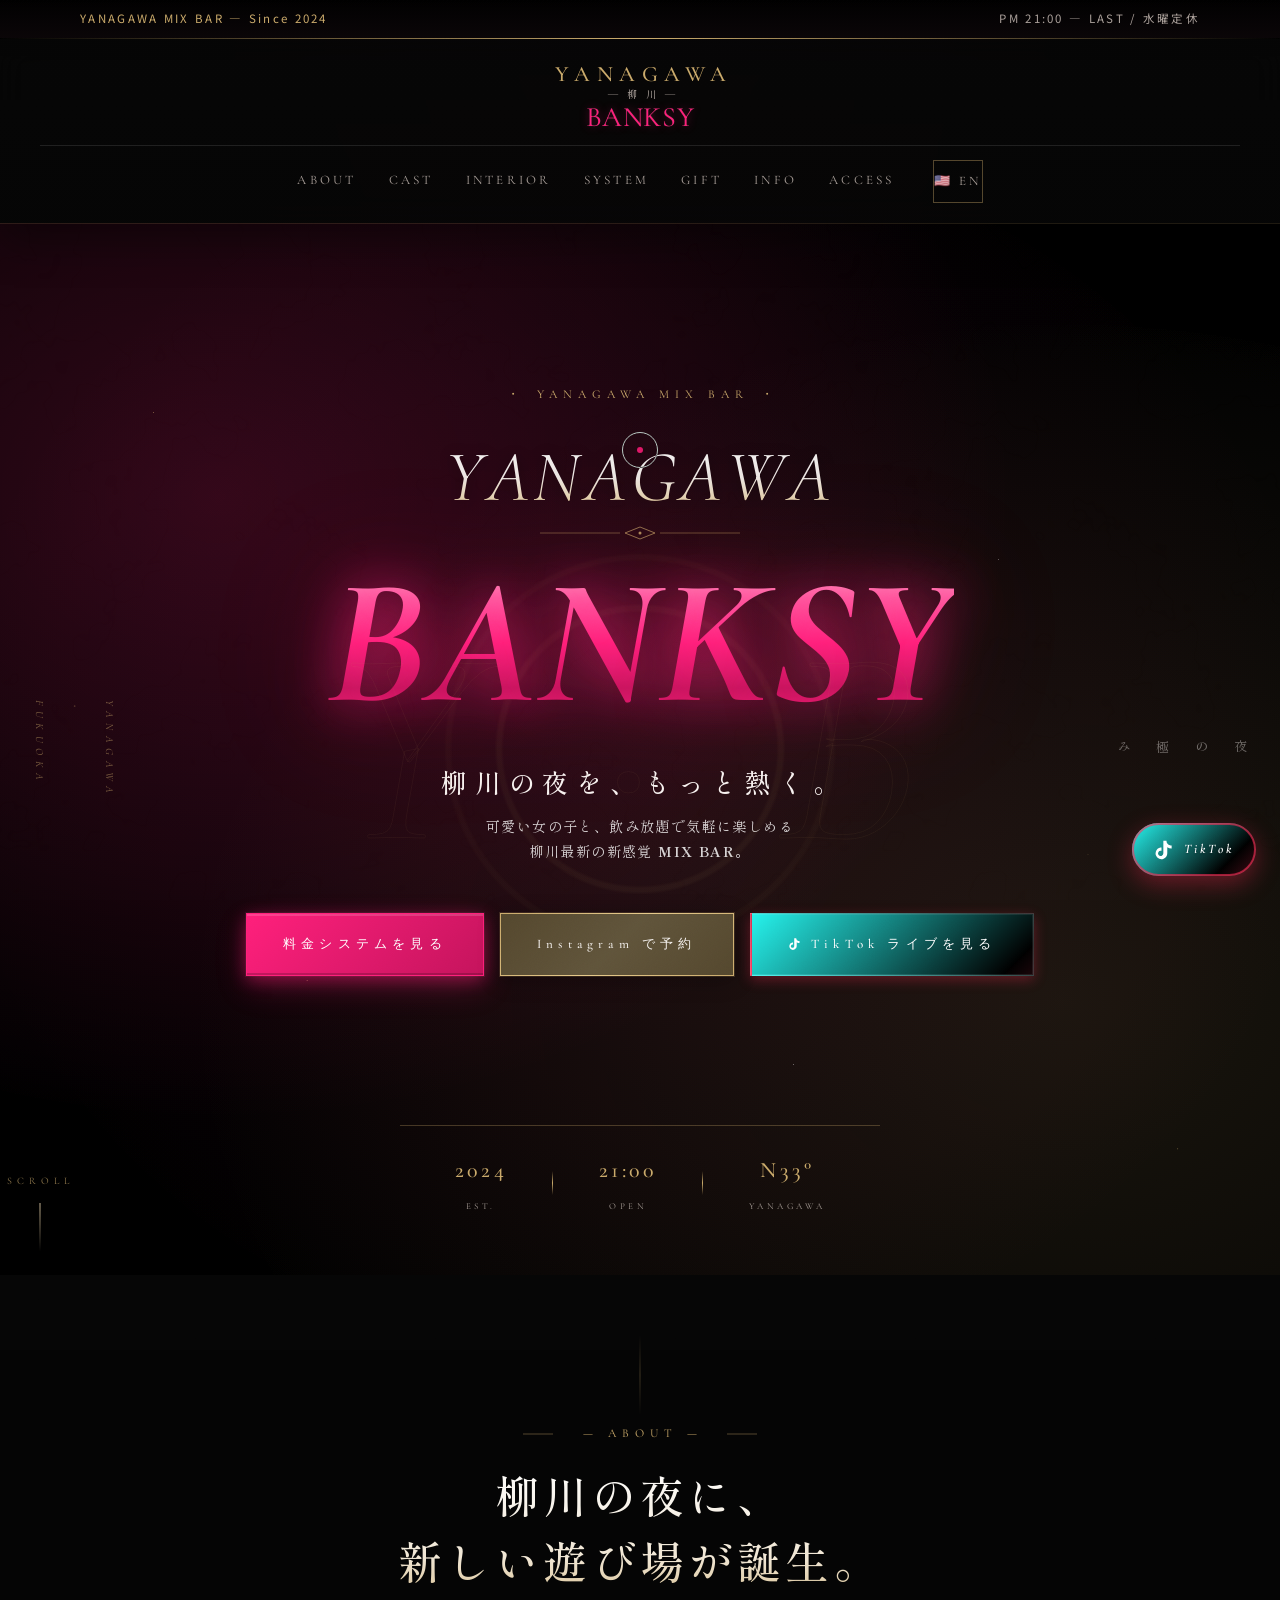
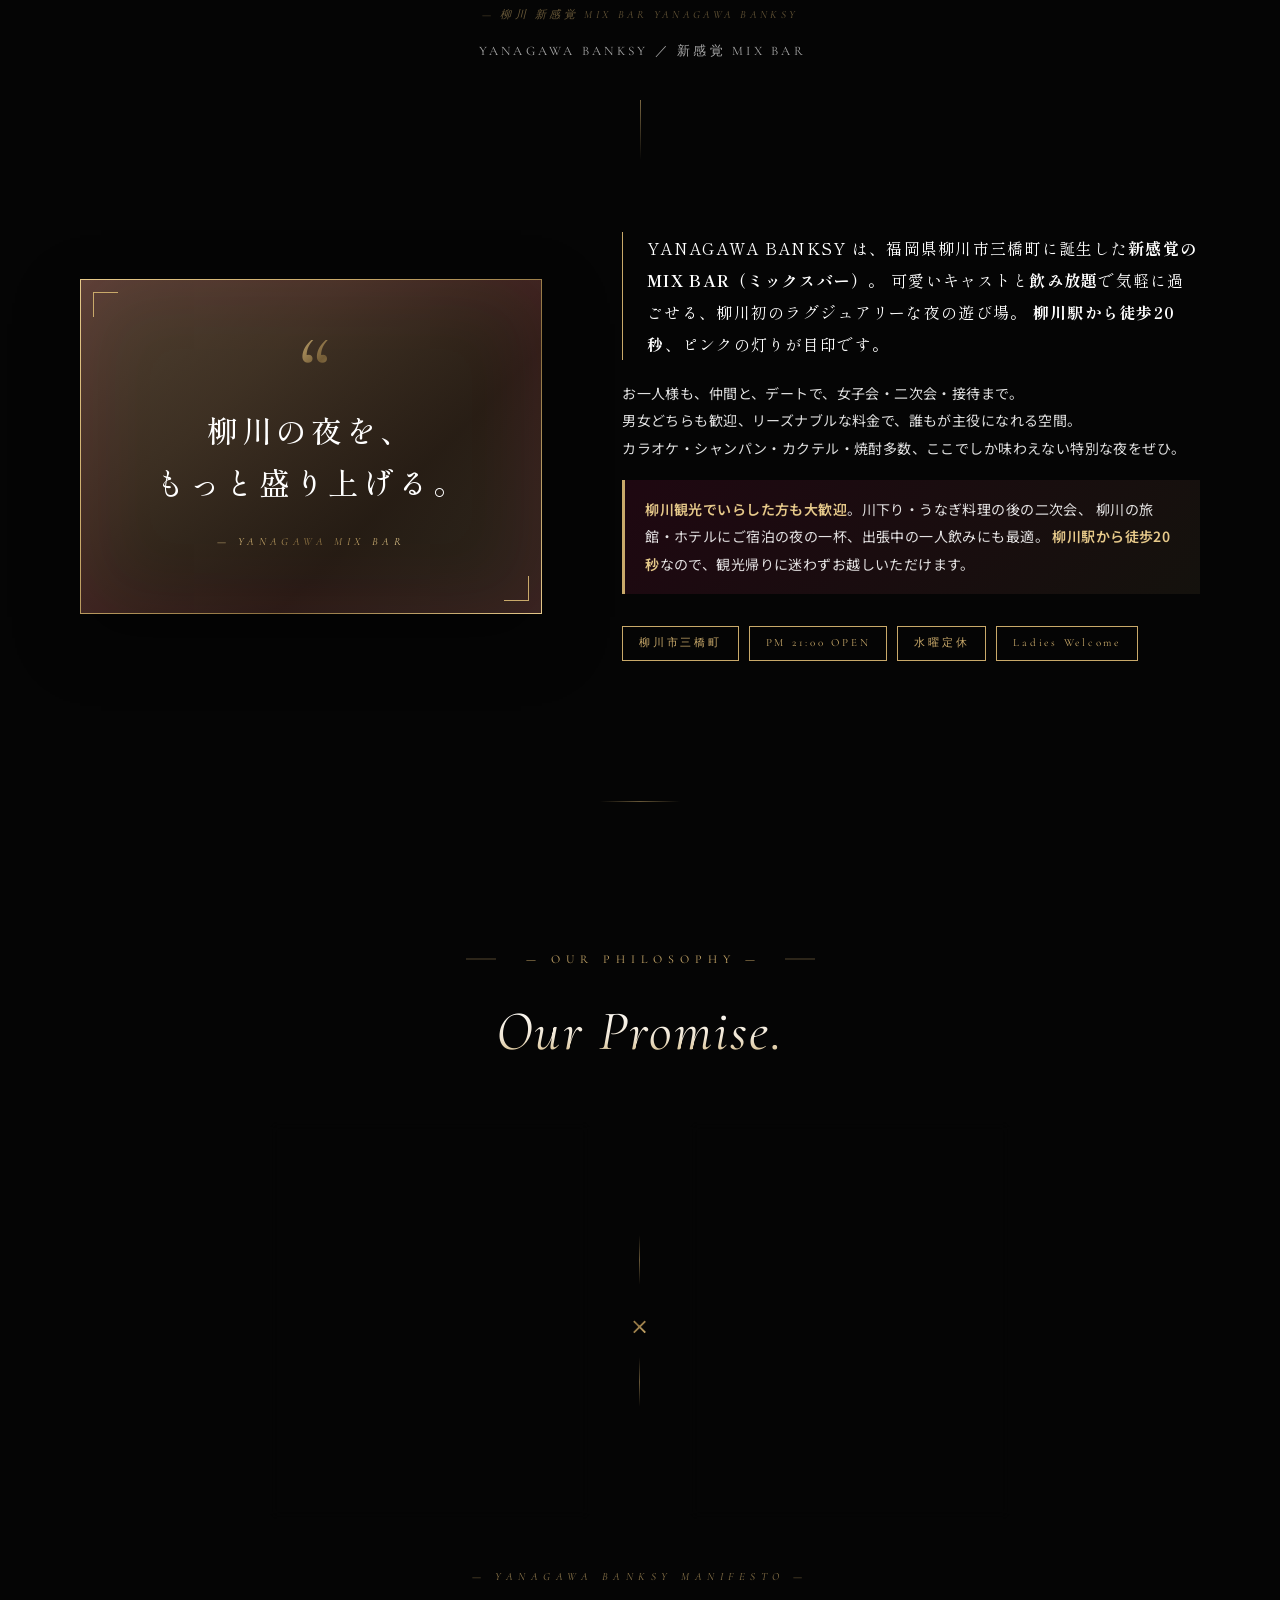
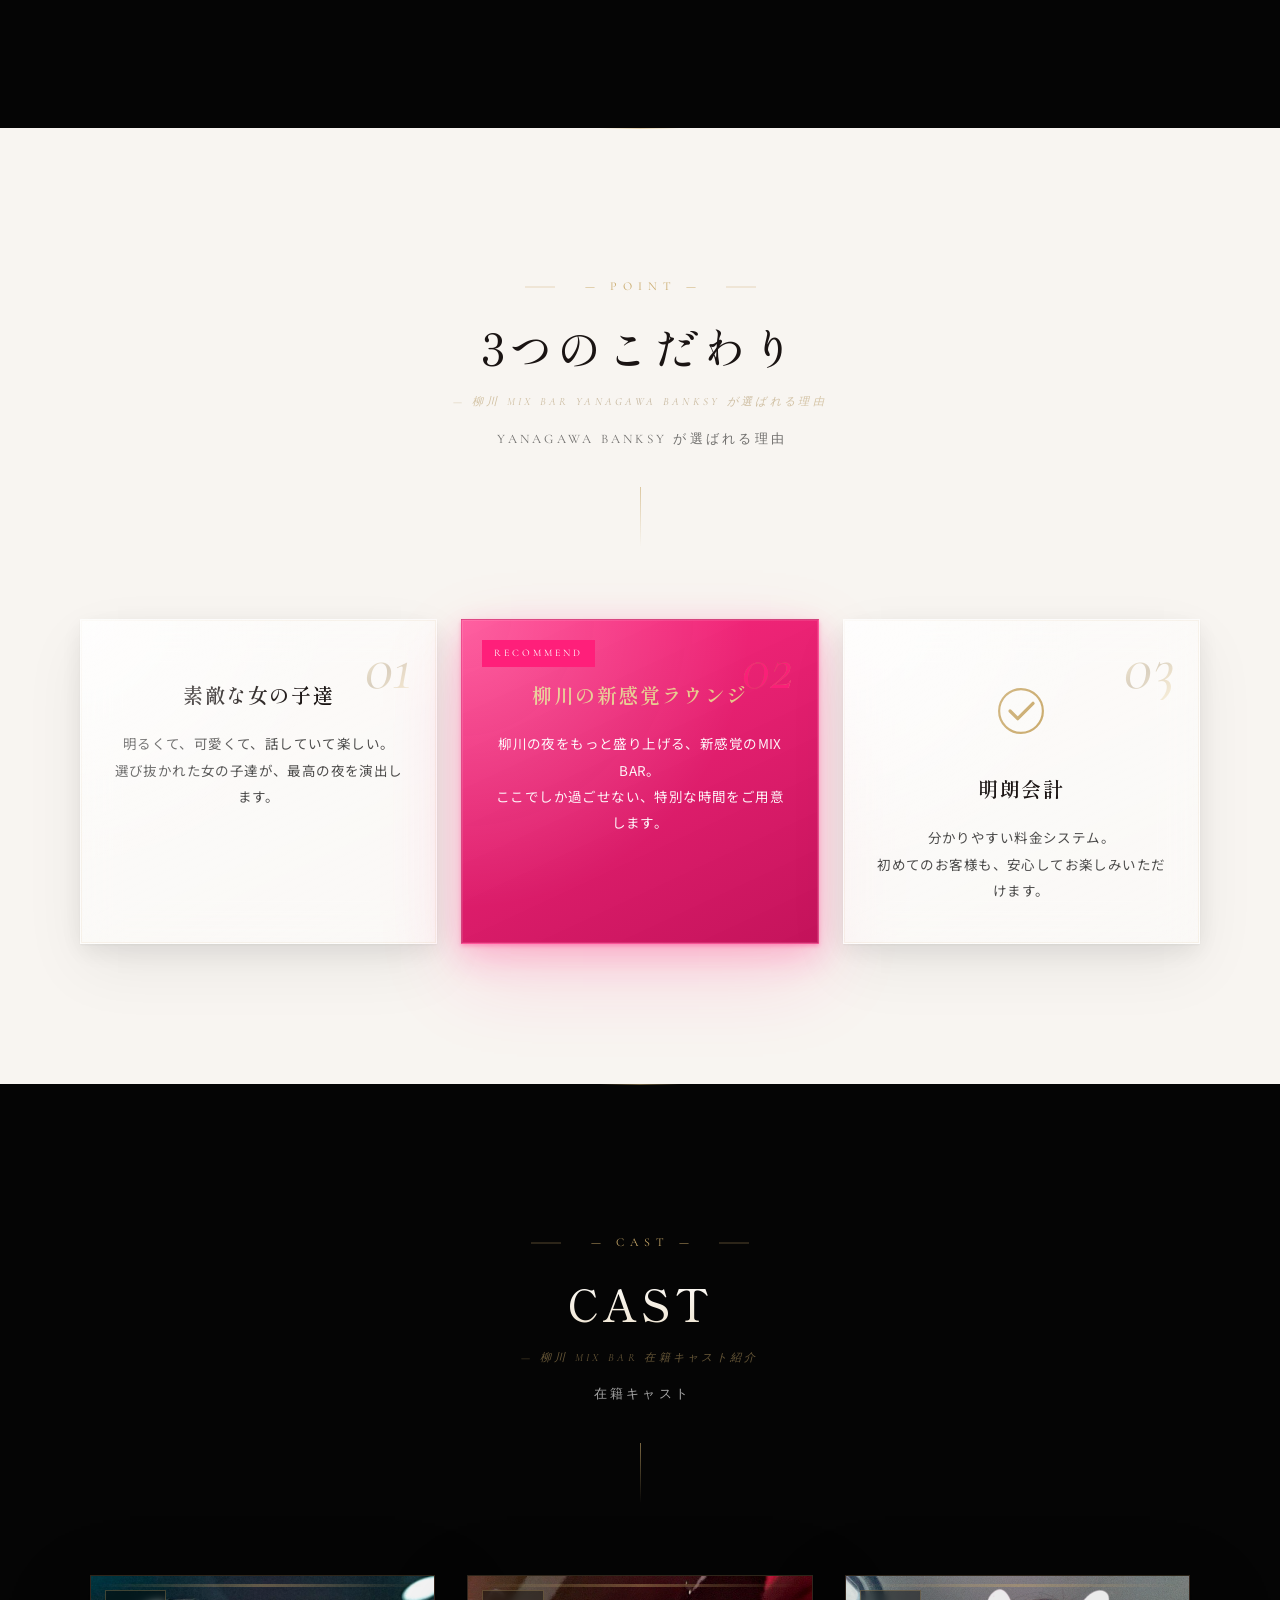
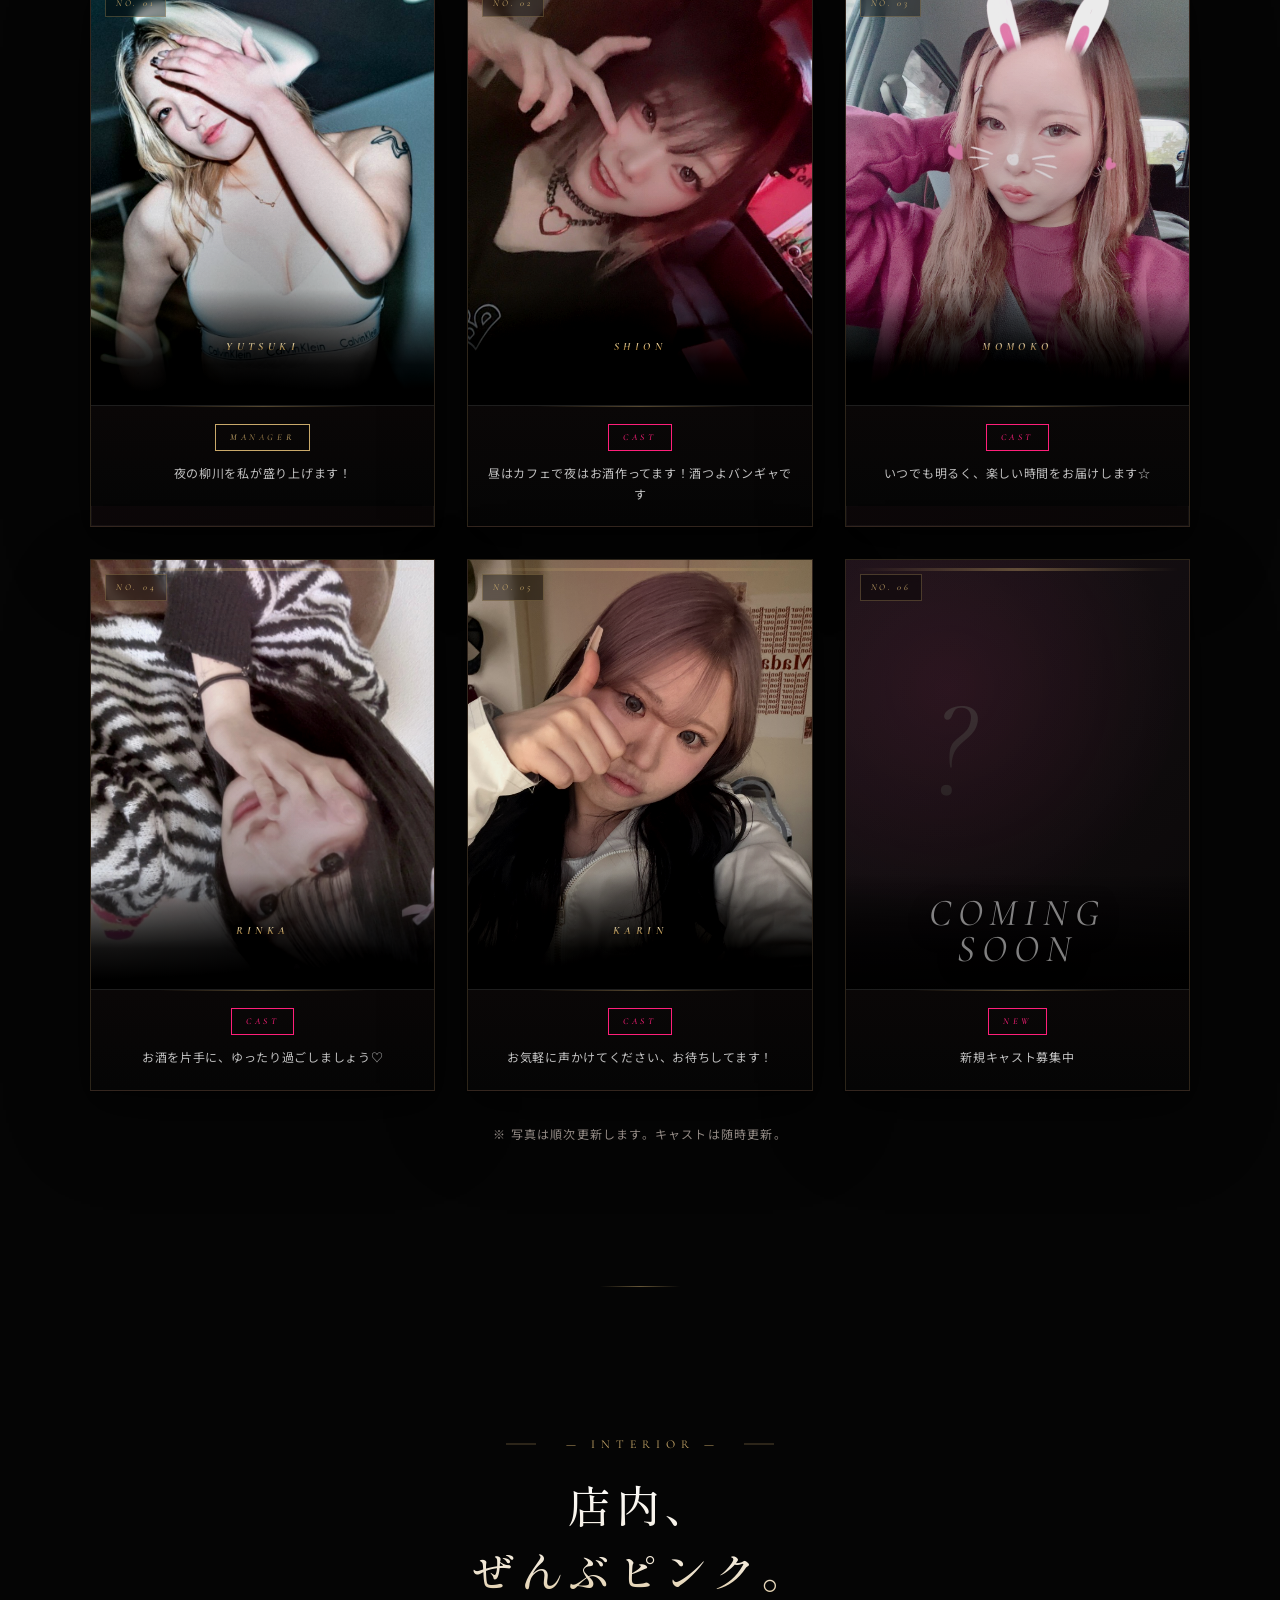
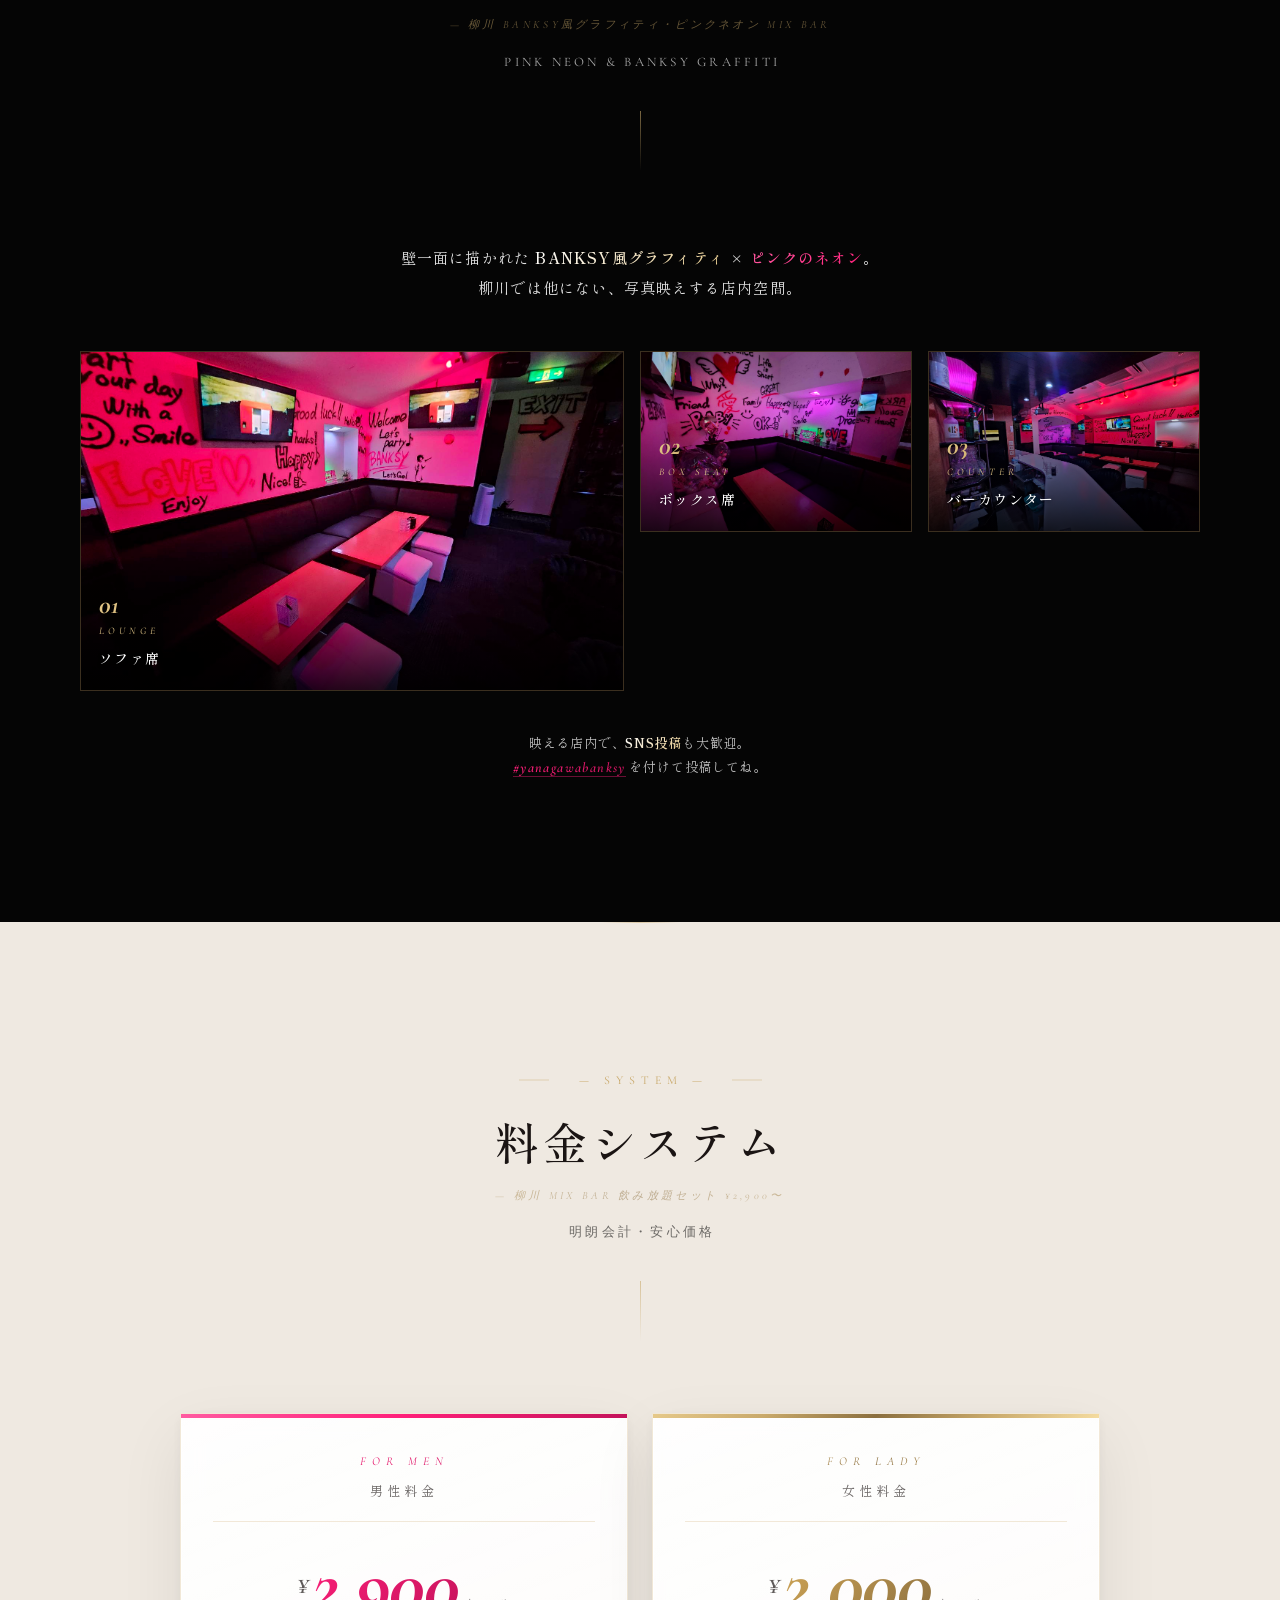
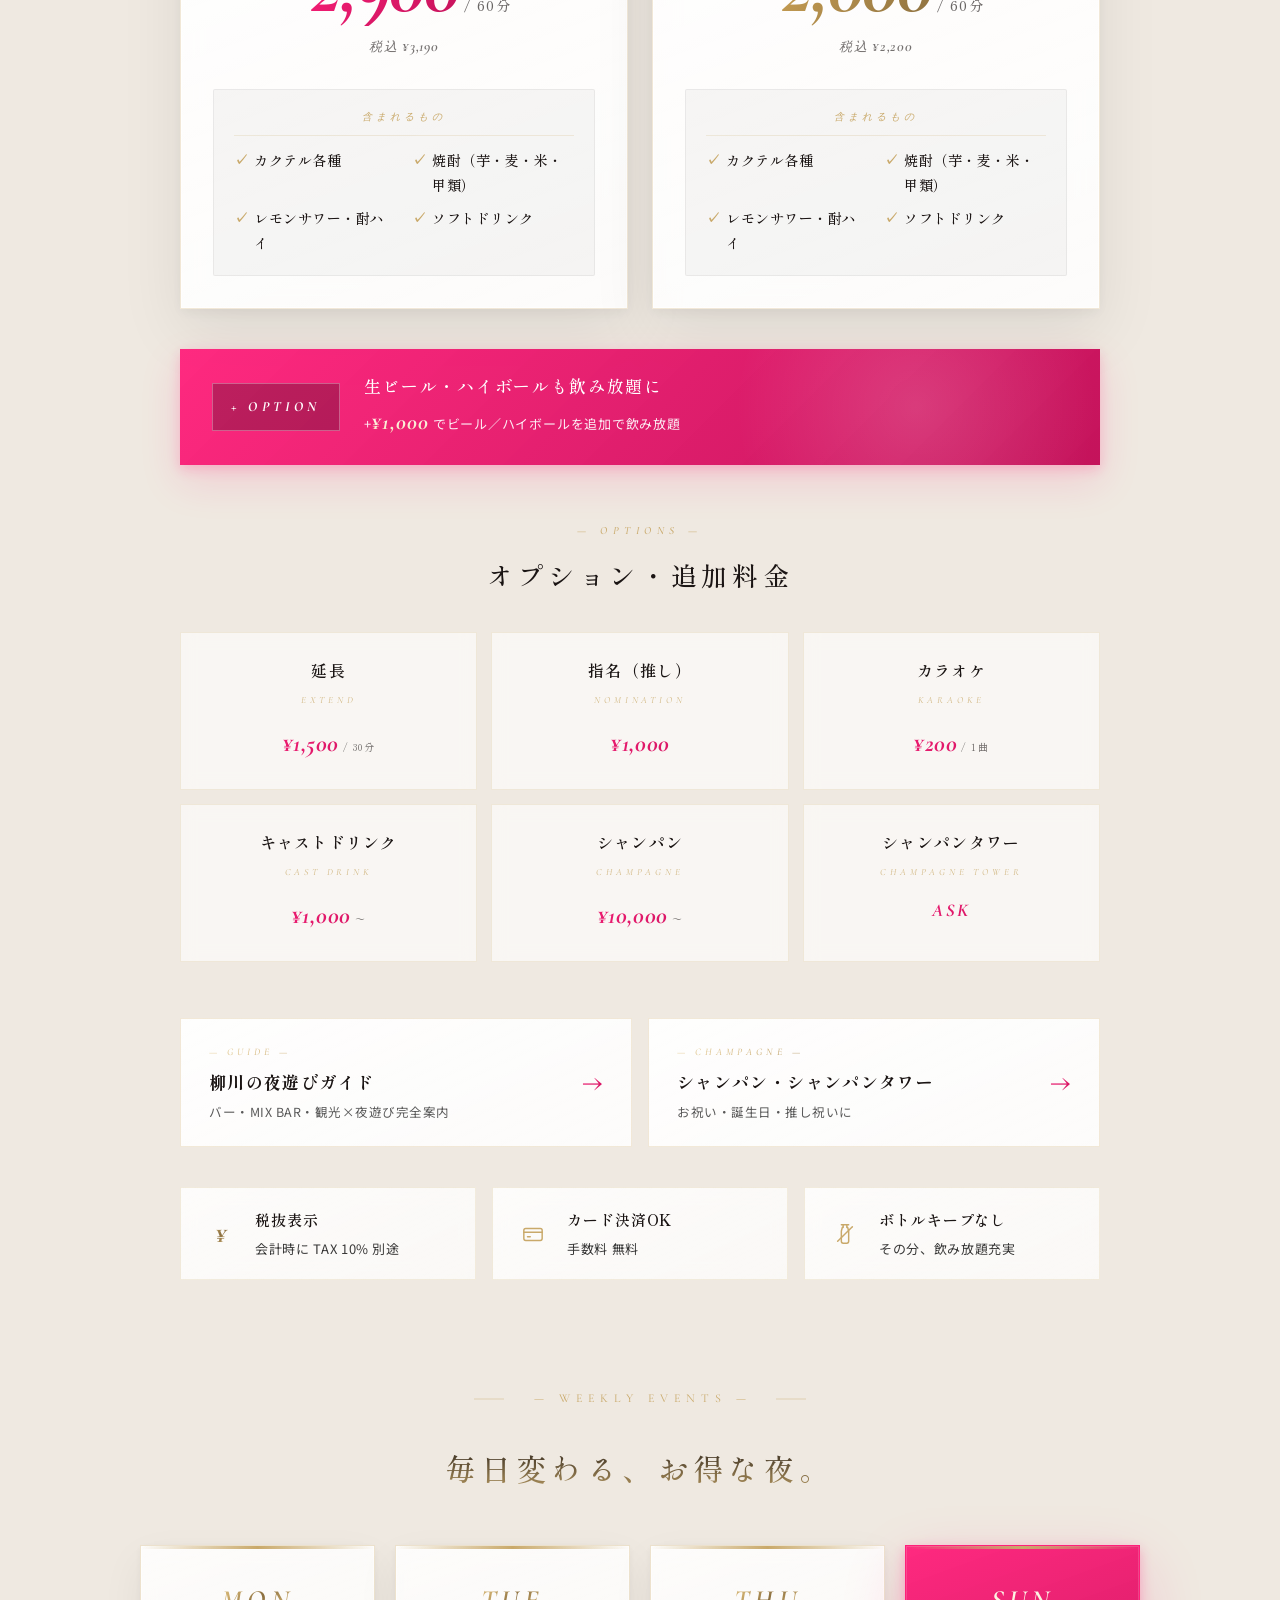
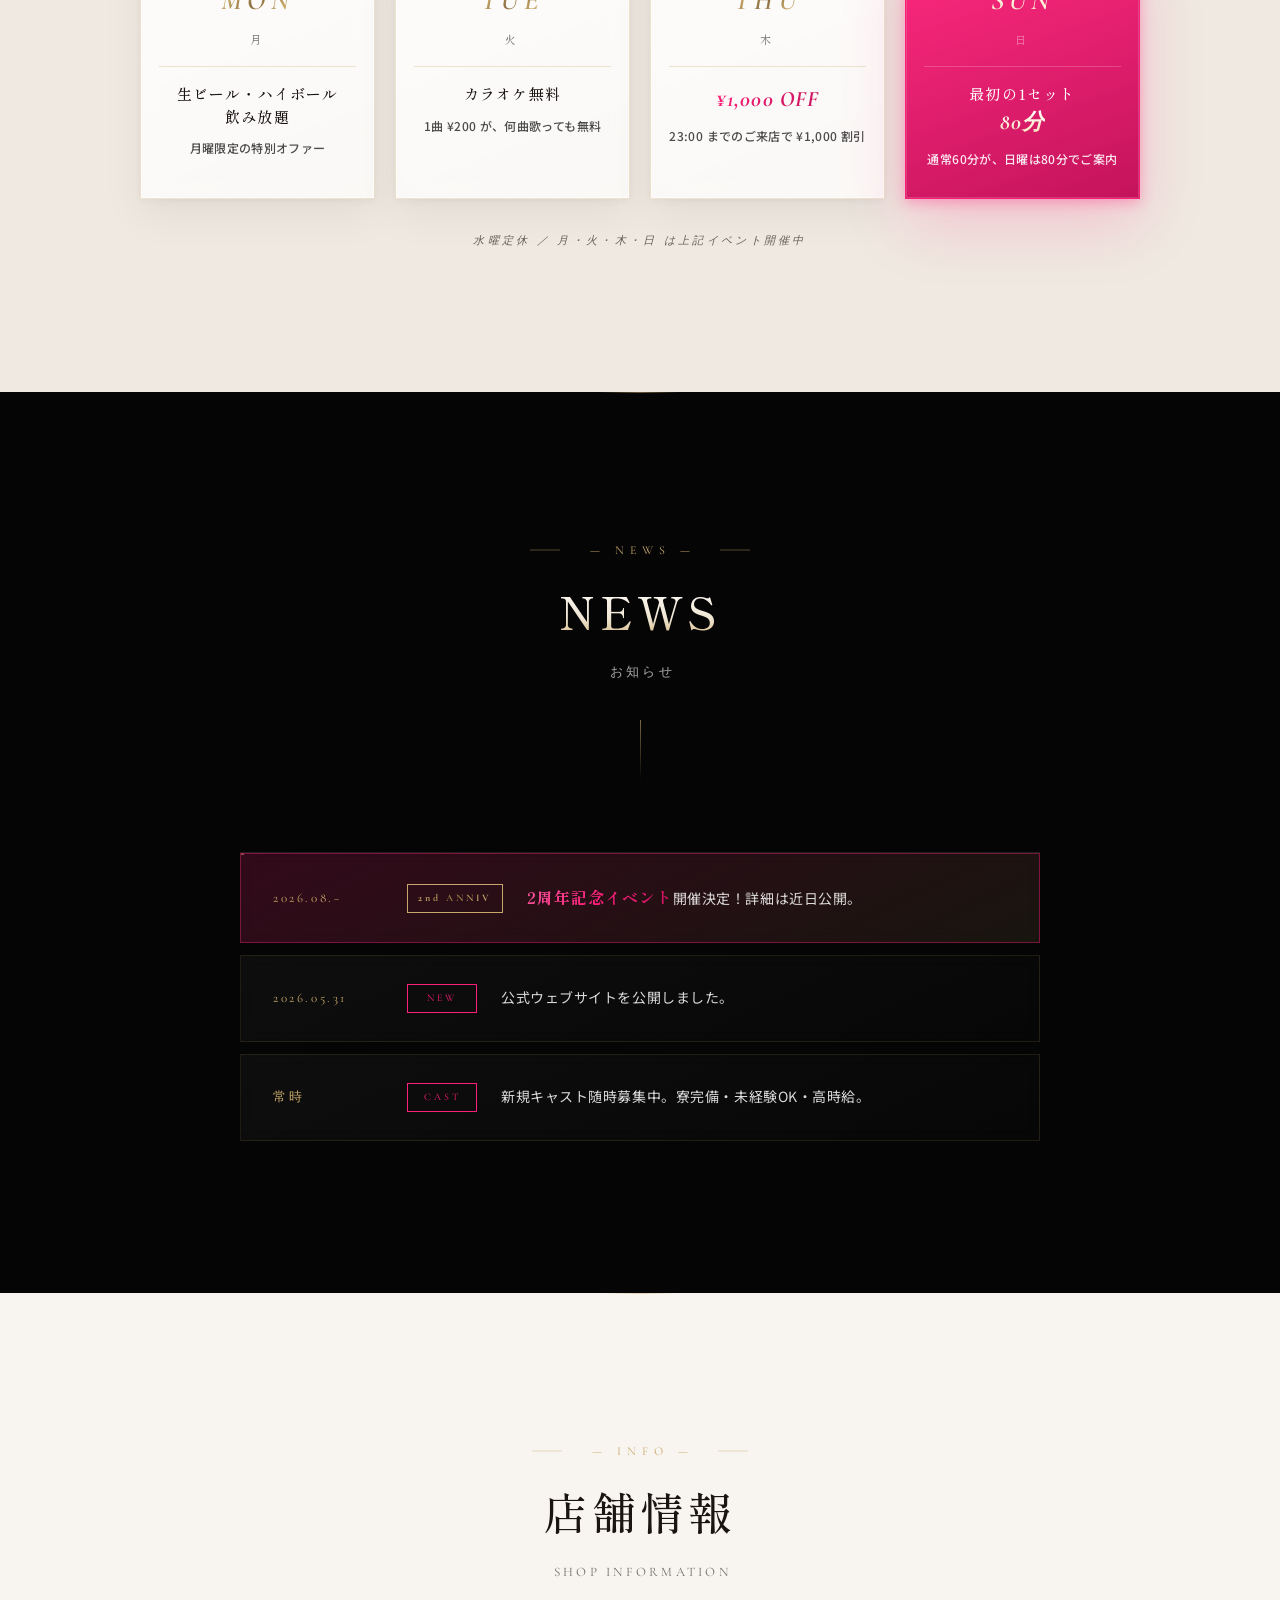
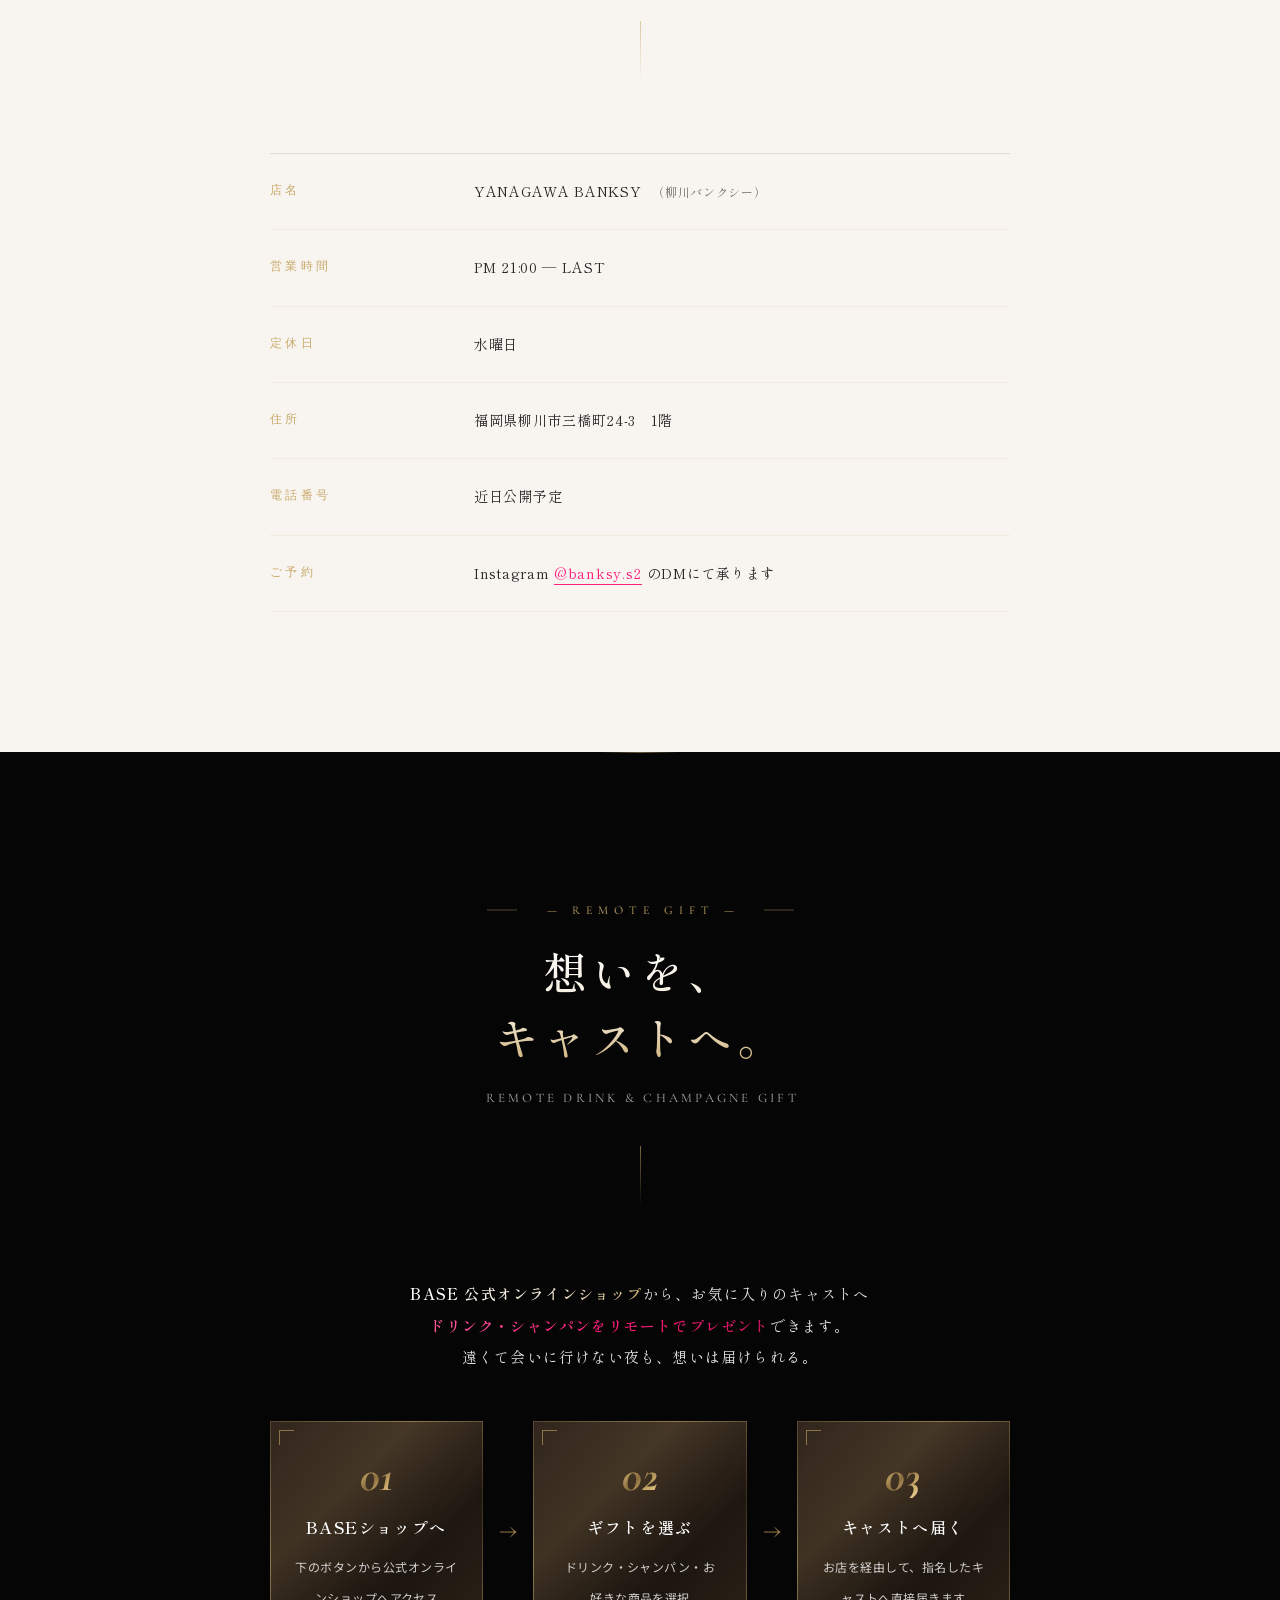
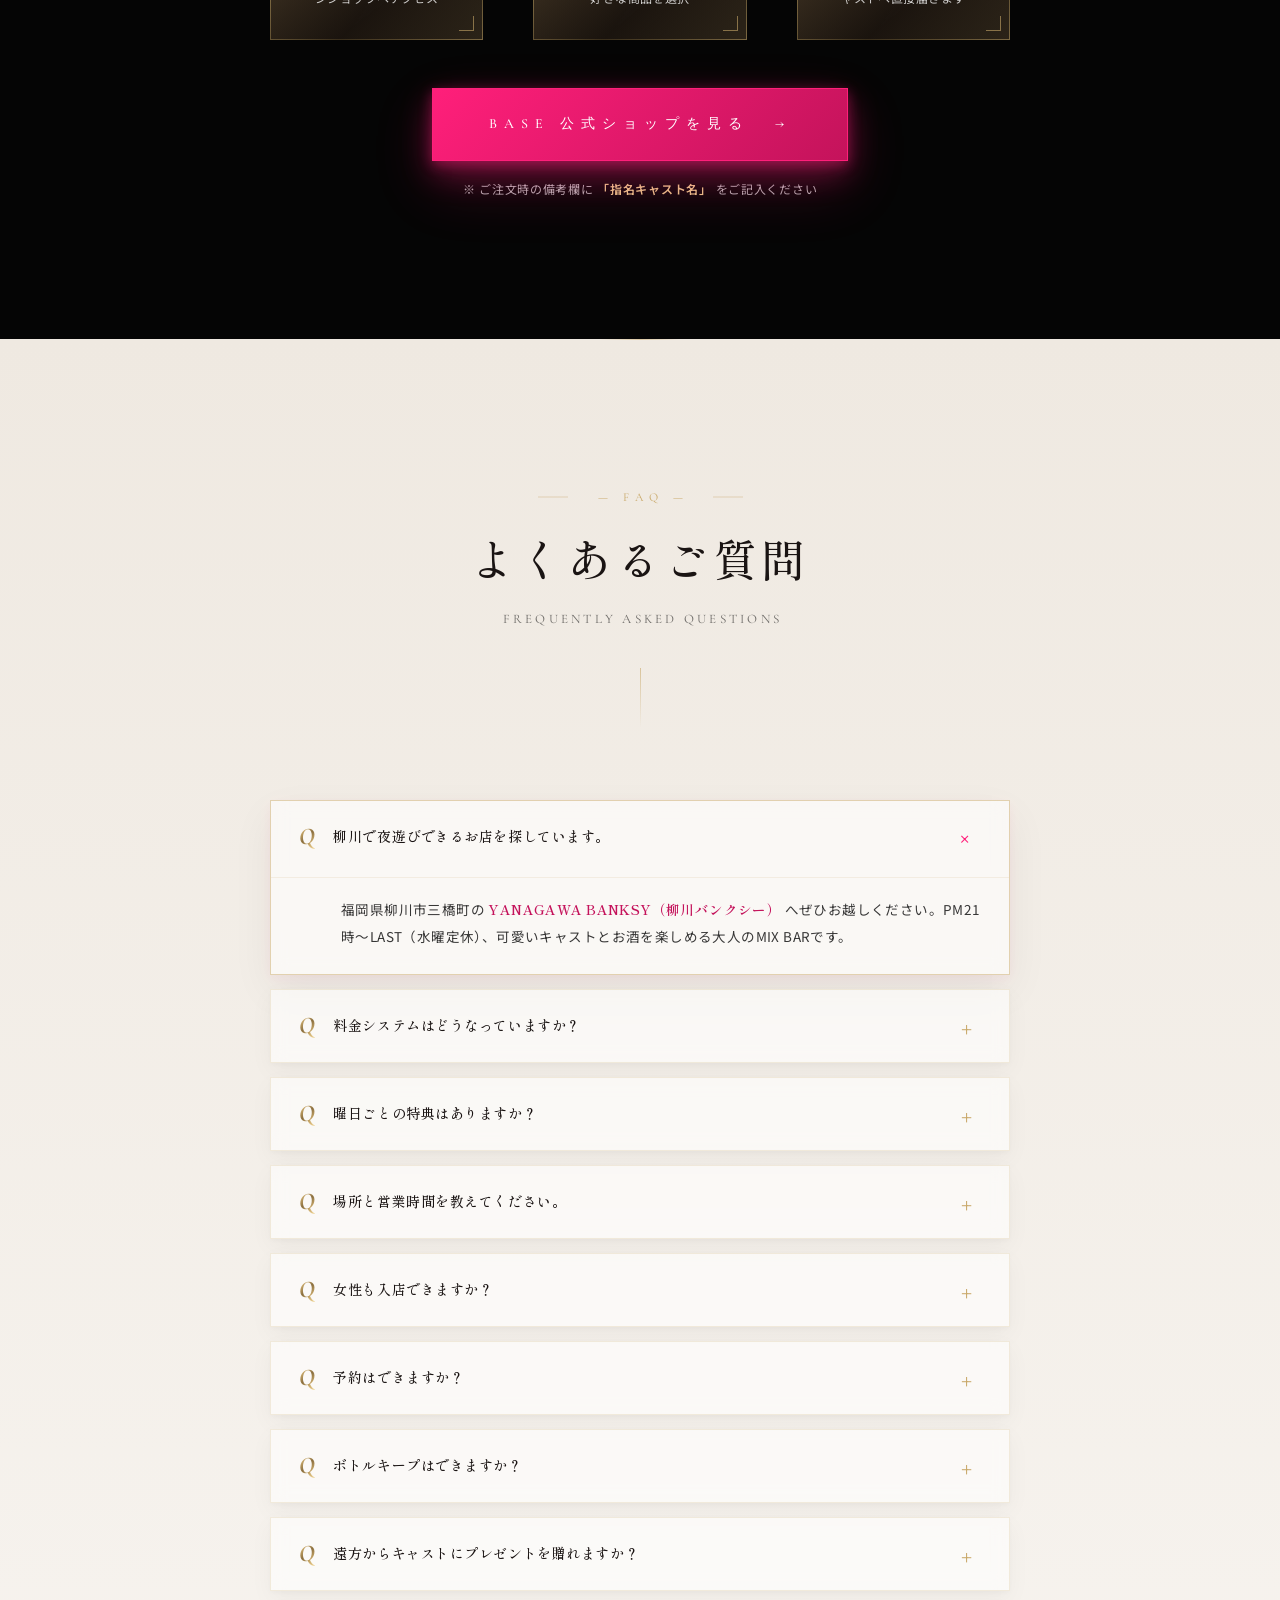
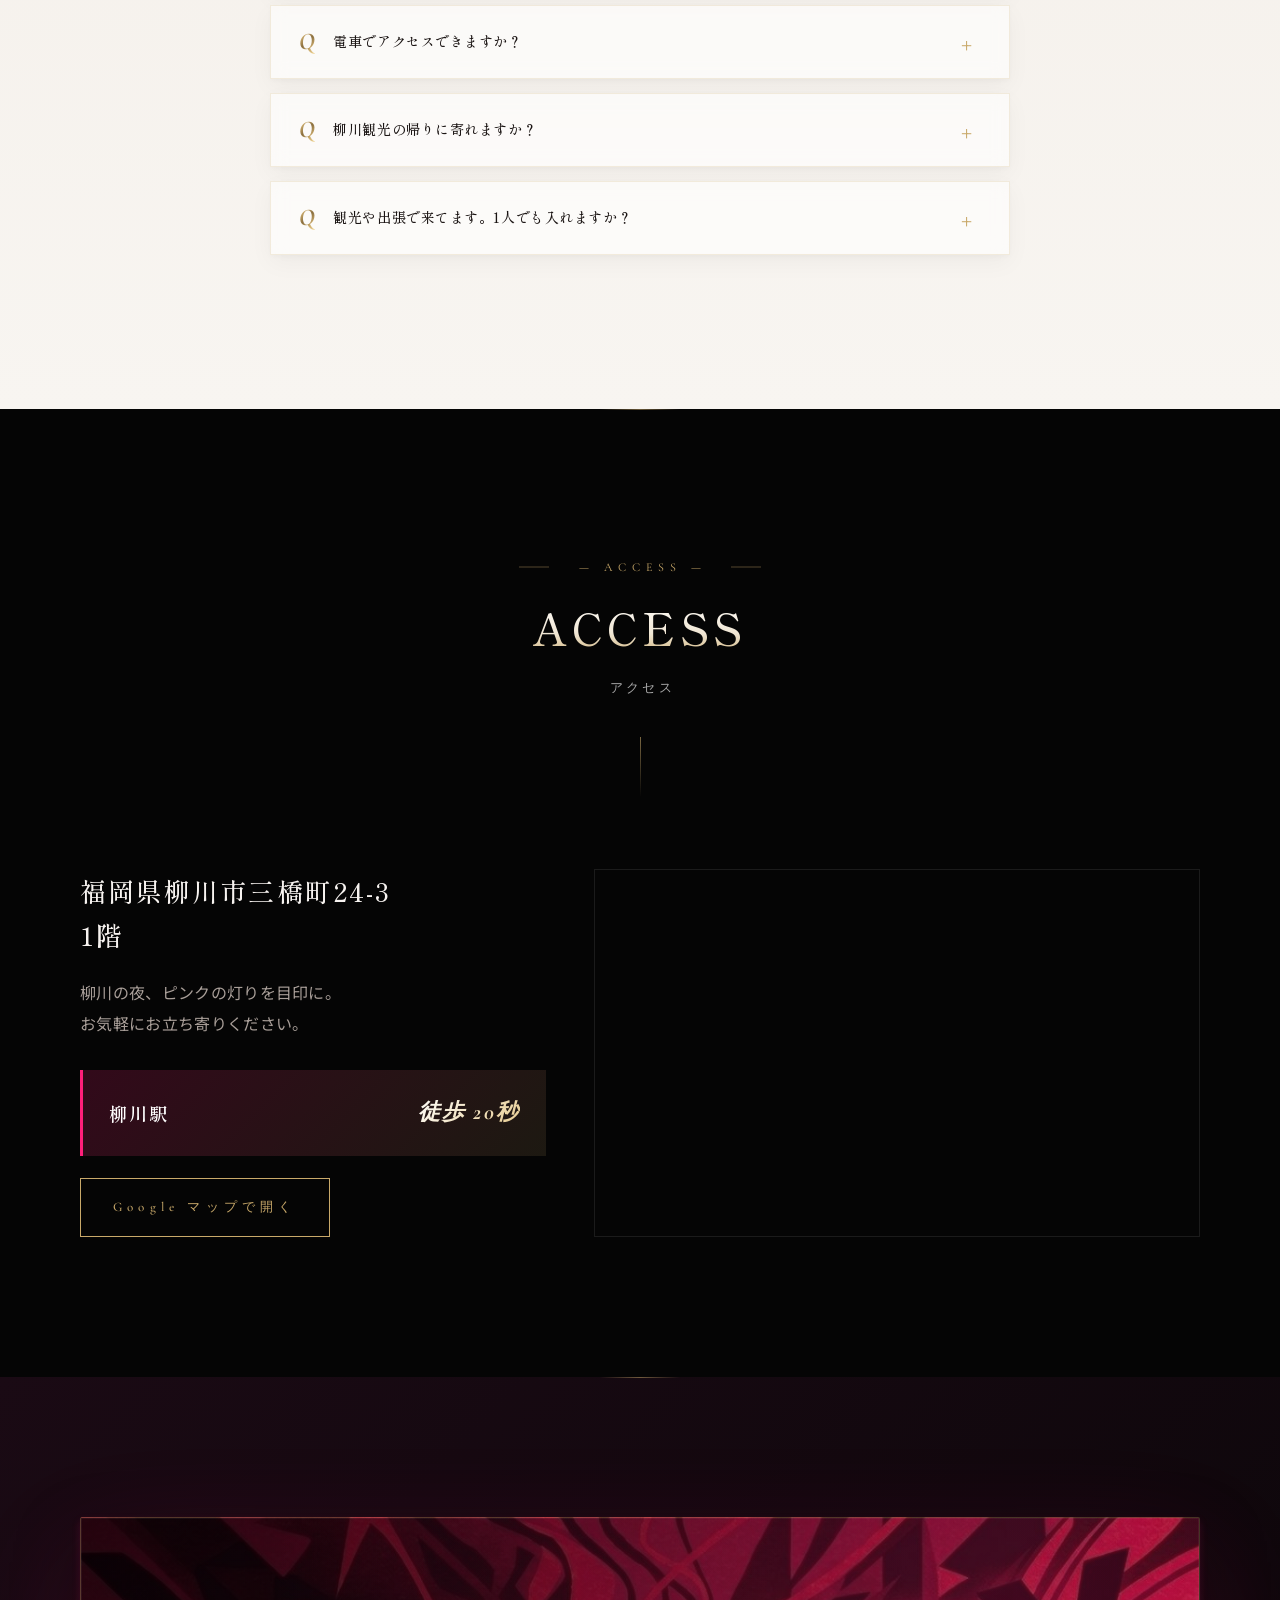
==== commit 3e0120ce: "Add: 英語版ページ (index-en.html) + hreflang + 言語切替リンク" ====
--- a/index.html
+++ b/index.html
@@ -26,6 +26,11 @@
   <meta name="theme-color" content="#050505" />
   <meta name="format-detection" content="telephone=yes,email=no,address=no" />
   <link rel="canonical" href="https://oneokrockmasato1020-bit.github.io/yanagawa-banksy/" />
+
+  <!-- hreflang -->
+  <link rel="alternate" hreflang="ja" href="https://oneokrockmasato1020-bit.github.io/yanagawa-banksy/" />
+  <link rel="alternate" hreflang="en" href="https://oneokrockmasato1020-bit.github.io/yanagawa-banksy/index-en.html" />
+  <link rel="alternate" hreflang="x-default" href="https://oneokrockmasato1020-bit.github.io/yanagawa-banksy/" />
 
   <!-- ===== Geo Meta (柳川市の座標) ===== -->
   <meta name="geo.region" content="JP-40" />
@@ -569,6 +574,7 @@
       <a href="#gift">GIFT</a>
       <a href="#info">INFO</a>
       <a href="#access">ACCESS</a>
+      <a href="index-en.html" class="lang-switch" aria-label="Switch to English">🇺🇸 EN</a>
     </nav>
     <button class="menu-toggle" aria-label="メニューを開く" aria-expanded="false" aria-controls="primary-nav" id="menuToggle">
       <span></span><span></span><span></span>
--- a/styles.css
+++ b/styles.css
@@ -2503,6 +2503,45 @@
 }
 
 /* =========================================================
+   言語切替リンク
+   ========================================================= */
+.lang-switch {
+  font-family: var(--font-display);
+  font-size: 11px;
+  letter-spacing: 0.3em;
+  color: var(--gold);
+  border: 1px solid rgba(201,169,106,0.4);
+  padding: 4px 10px;
+  margin-left: 6px;
+  transition: all .3s;
+}
+.lang-switch:hover {
+  background: var(--gold);
+  color: var(--bg);
+}
+
+/* =========================================================
+   スキップリンク（アクセシビリティ）
+   ========================================================= */
+.skip-link {
+  position: absolute;
+  top: -100px;
+  left: 0;
+  z-index: 9999;
+  background: var(--pink);
+  color: #fff;
+  padding: 12px 24px;
+  font-family: var(--font-mincho);
+  font-size: 14px;
+  letter-spacing: 0.1em;
+  text-decoration: none;
+  transition: top .3s;
+}
+.skip-link:focus {
+  top: 0;
+}
+
+/* =========================================================
    sr-extra: h2 内の SEOキーワードサブタイトル
    ========================================================= */
 .sr-extra {
@@ -2550,6 +2589,85 @@
 select:focus-visible {
   outline: 2px solid var(--pink);
   outline-offset: 2px;
+}
+
+/* =========================================================
+   ガイド記事への内部リンクカード（SYSTEMセクション下）
+   ========================================================= */
+.system-guide-links {
+  max-width: 920px;
+  margin: 56px auto 40px;
+  display: grid;
+  grid-template-columns: 1fr 1fr;
+  gap: 16px;
+}
+@media (max-width: 720px) {
+  .system-guide-links { grid-template-columns: 1fr; }
+}
+.guide-link-card {
+  display: grid;
+  grid-template-columns: 1fr auto;
+  grid-template-rows: auto auto auto;
+  gap: 4px 16px;
+  padding: 24px 28px;
+  background: linear-gradient(155deg, rgba(255,255,255,0.95) 0%, rgba(255,255,255,0.85) 100%);
+  border: 1px solid rgba(201,169,106,0.25);
+  text-decoration: none;
+  color: var(--ink-dark);
+  transition: transform .4s cubic-bezier(.16,1,.3,1), border-color .4s, box-shadow .4s;
+  position: relative;
+  overflow: hidden;
+}
+.guide-link-card:hover {
+  transform: translateY(-4px);
+  border-color: var(--gold);
+  box-shadow:
+    0 12px 32px rgba(0,0,0,0.08),
+    0 0 0 1px rgba(255,255,255,0.6) inset;
+}
+.guide-link-kicker {
+  grid-column: 1;
+  font-family: var(--font-display);
+  font-style: italic;
+  font-size: 10px;
+  letter-spacing: 0.4em;
+  background: var(--gold-grad);
+  -webkit-background-clip: text;
+  background-clip: text;
+  color: transparent;
+  -webkit-text-fill-color: transparent;
+}
+.guide-link-title {
+  grid-column: 1;
+  font-family: var(--font-mincho);
+  font-size: 17px;
+  font-weight: 700;
+  letter-spacing: 0.08em;
+  color: var(--ink-dark);
+}
+.guide-link-desc {
+  grid-column: 1;
+  font-size: 12.5px;
+  color: rgba(0,0,0,0.65);
+  letter-spacing: 0.04em;
+  line-height: 1.6;
+}
+.guide-link-arrow {
+  grid-row: 1 / span 3;
+  grid-column: 2;
+  align-self: center;
+  font-family: var(--font-display);
+  font-style: italic;
+  font-size: 32px;
+  background: linear-gradient(135deg, var(--pink) 0%, var(--pink-deep) 100%);
+  -webkit-background-clip: text;
+  background-clip: text;
+  color: transparent;
+  -webkit-text-fill-color: transparent;
+  transition: transform .3s;
+}
+.guide-link-card:hover .guide-link-arrow {
+  transform: translateX(6px);
 }
 
 /* ABOUT 観光客向け一文 */
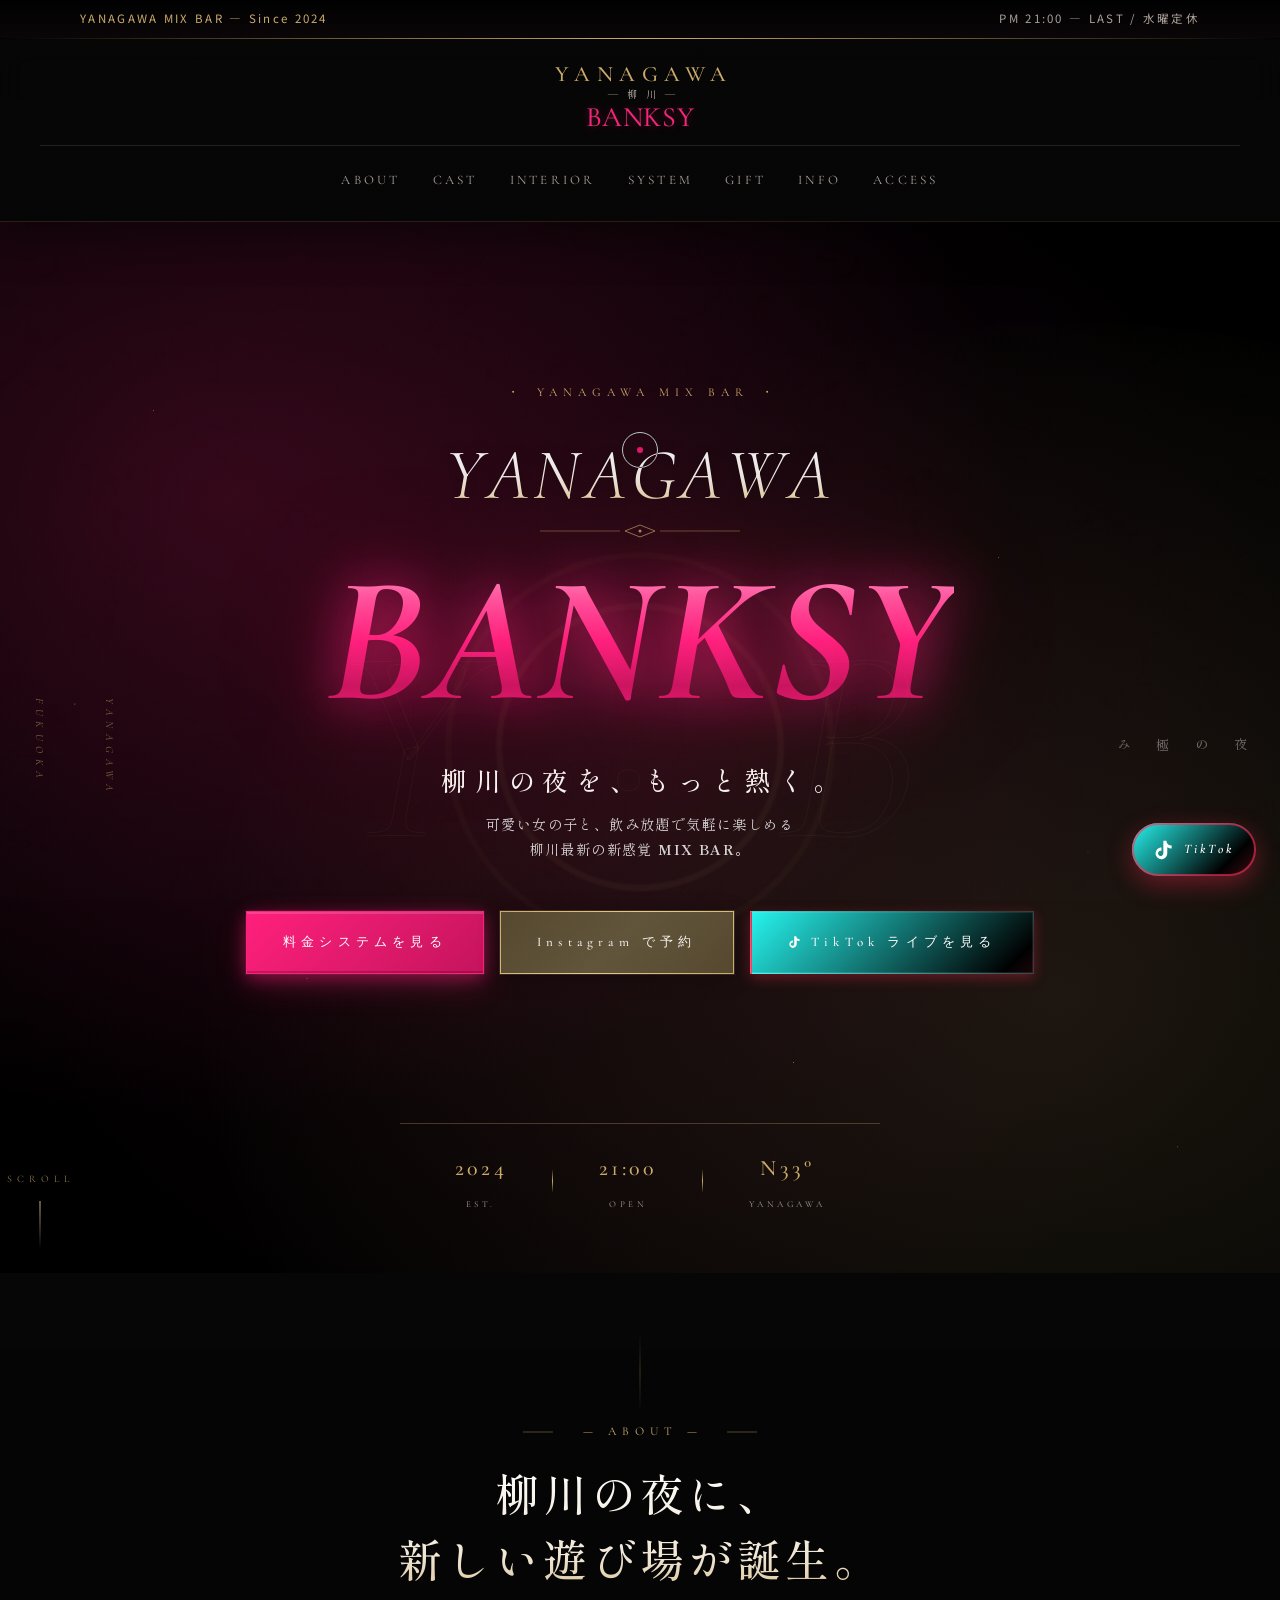
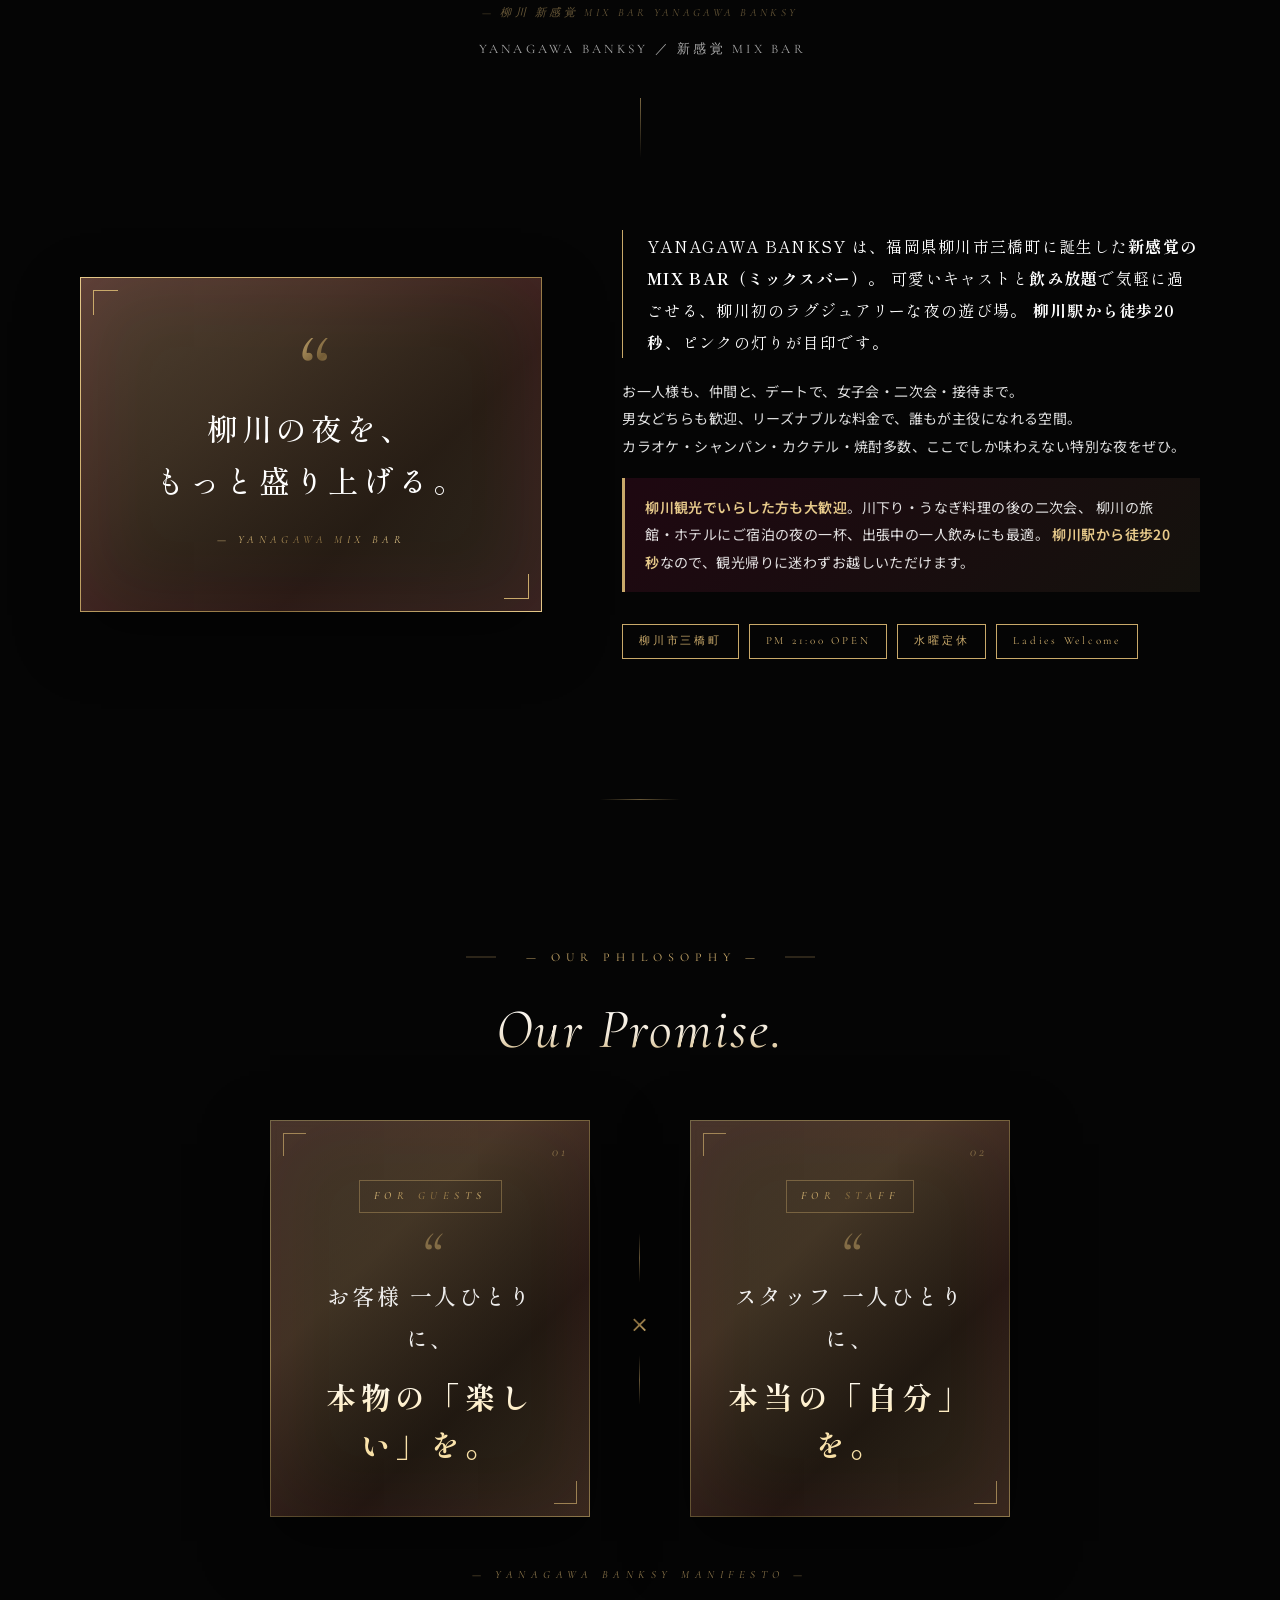
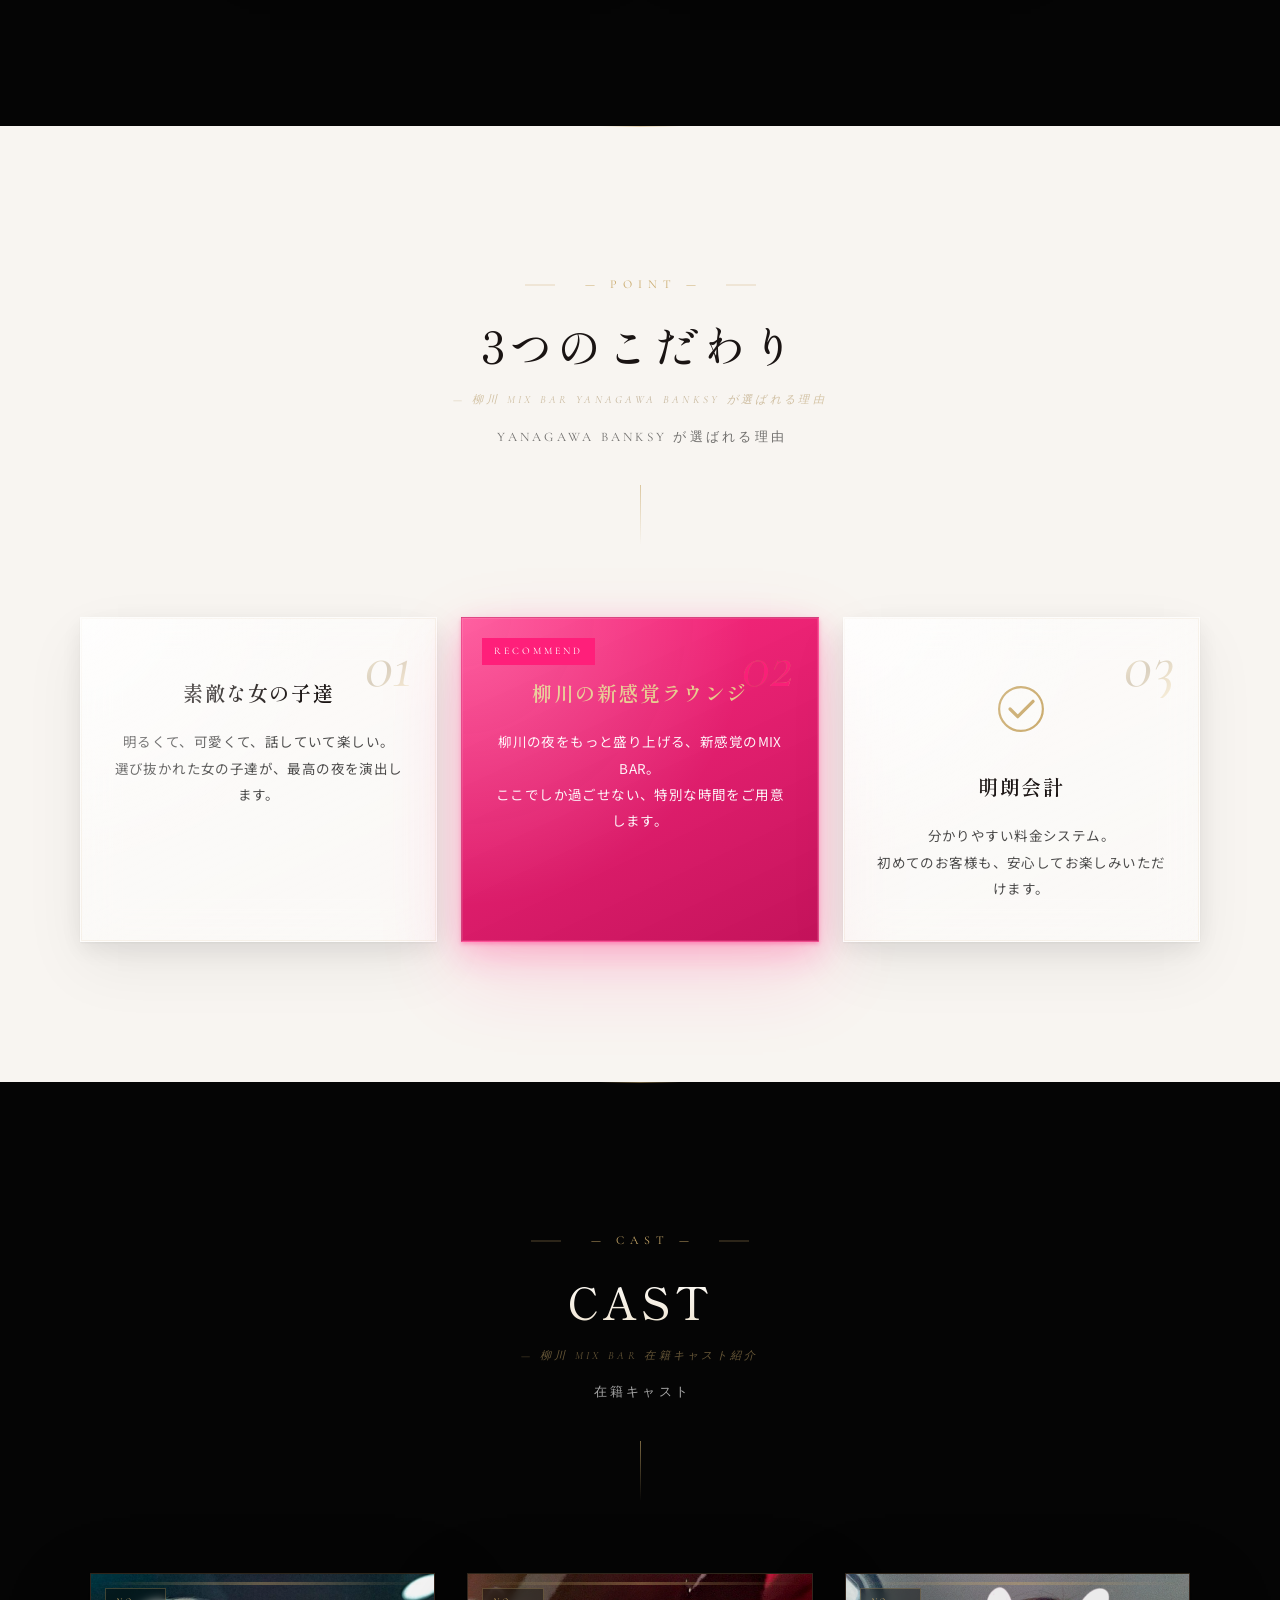
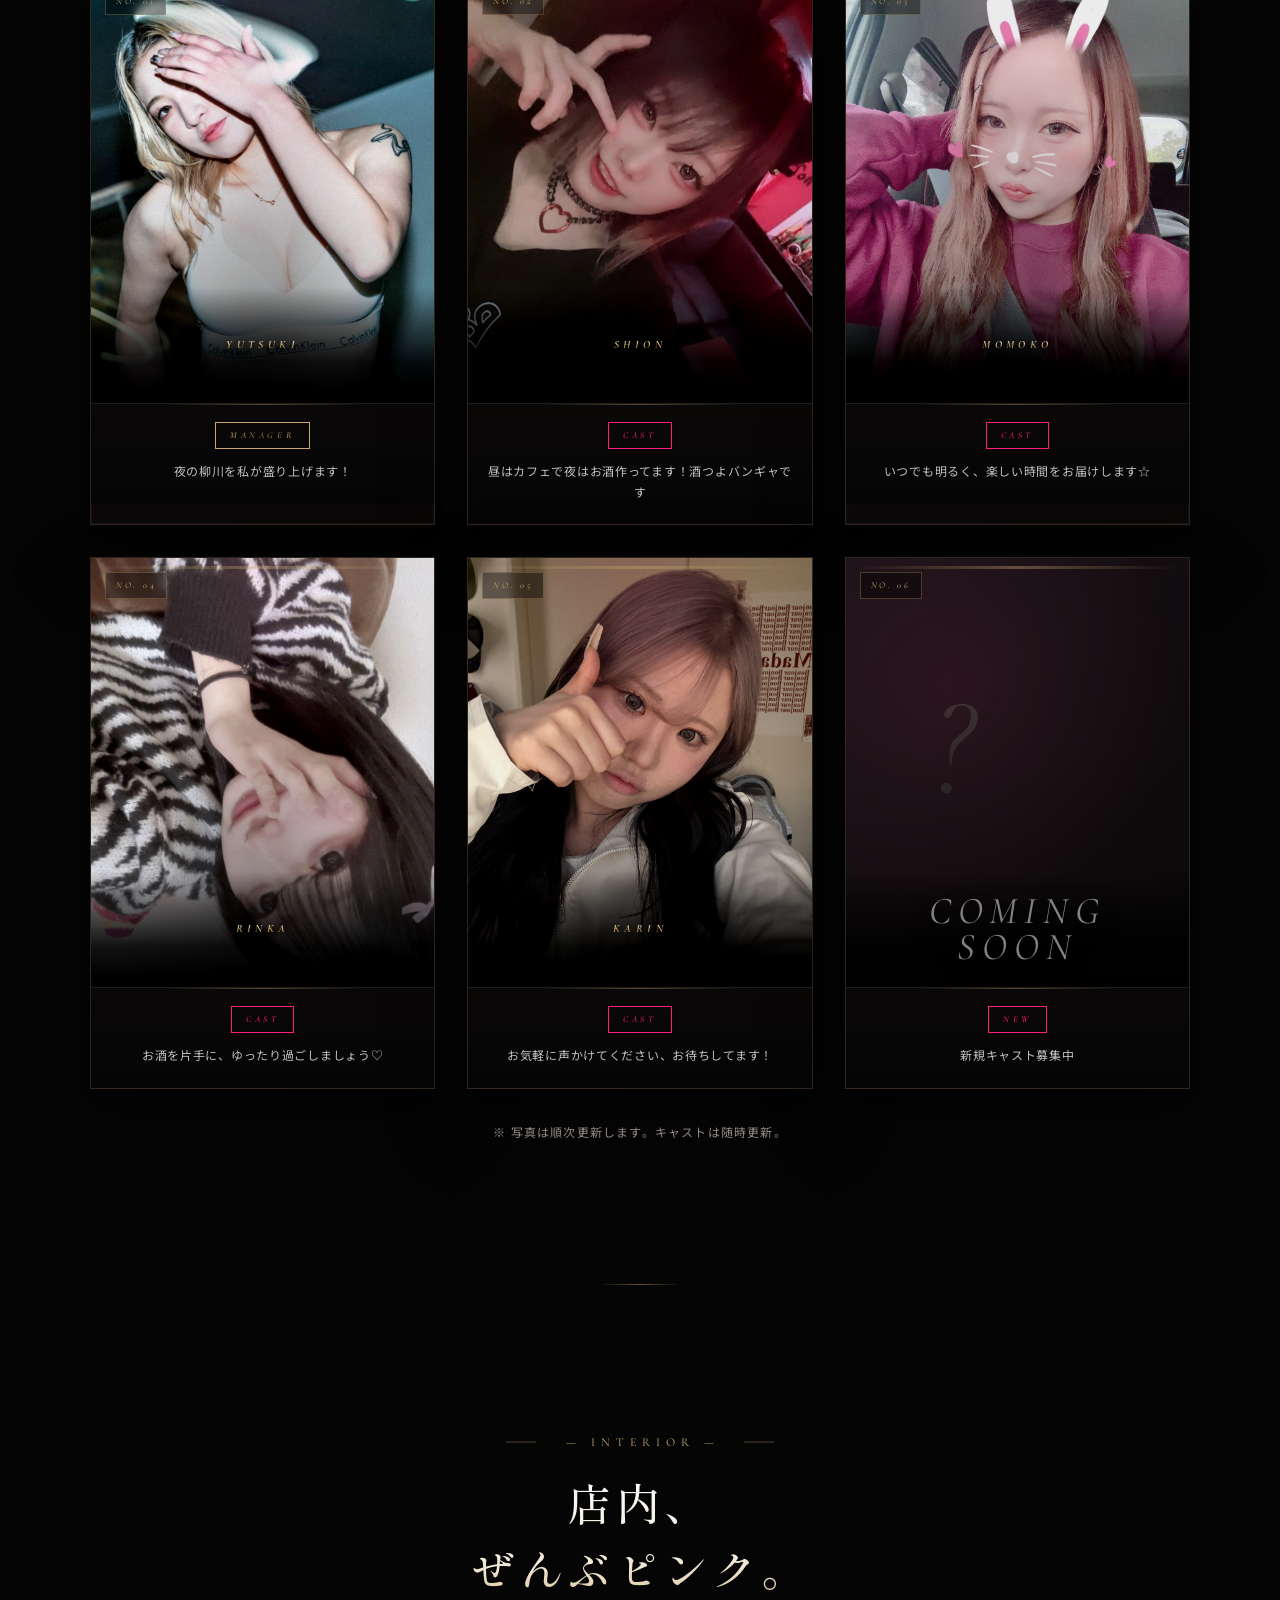
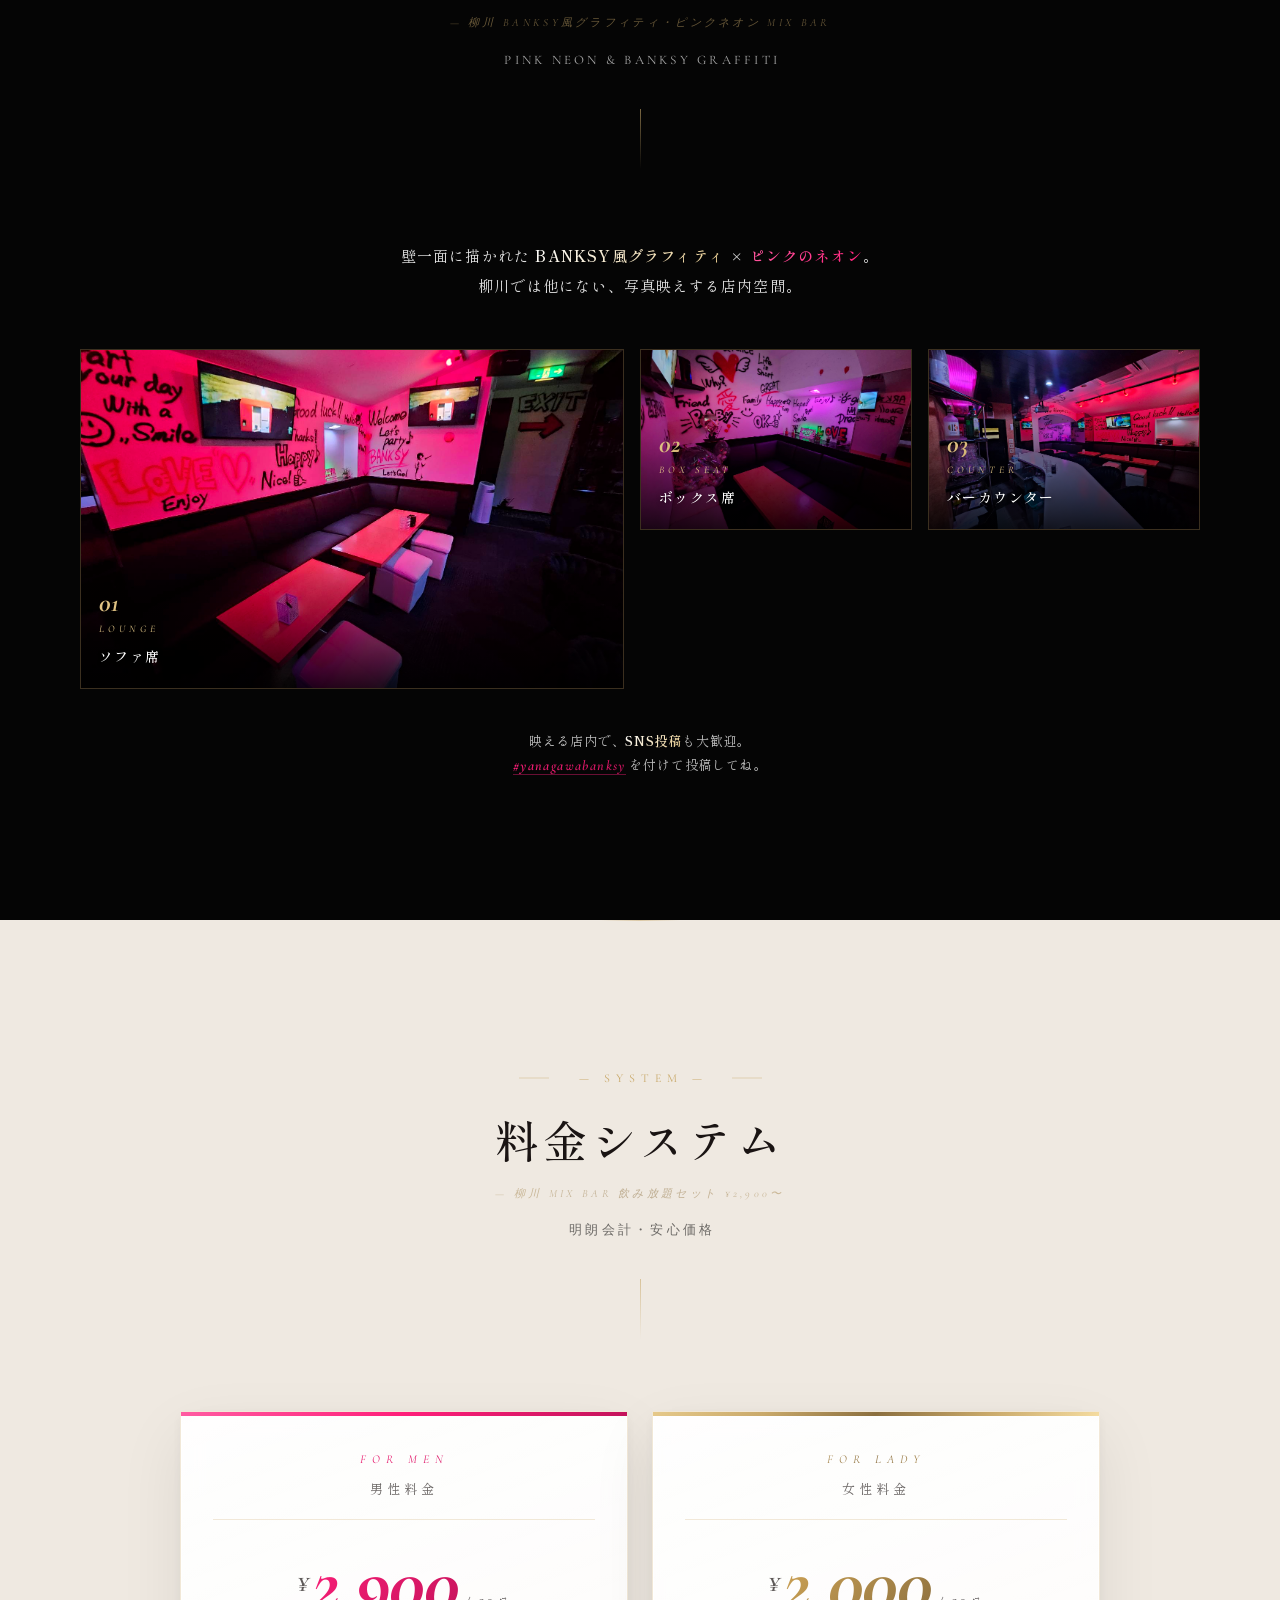
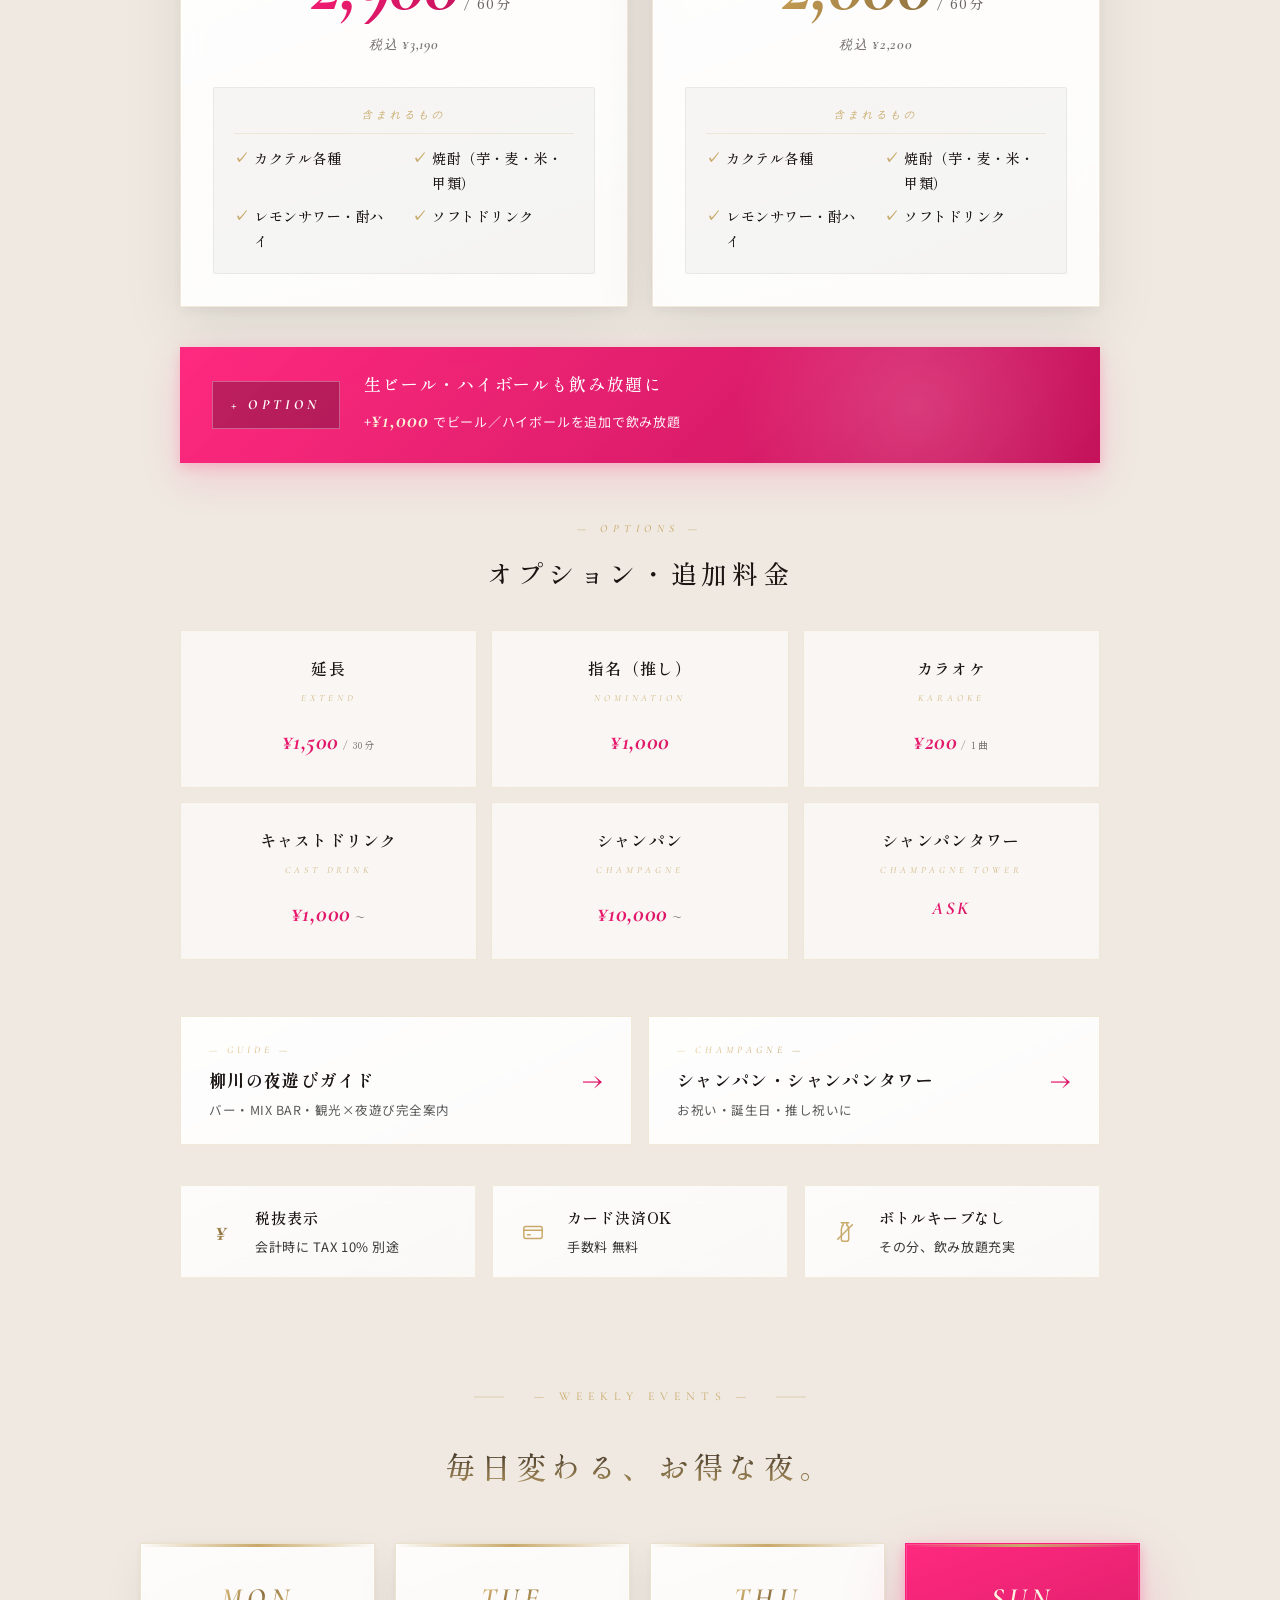
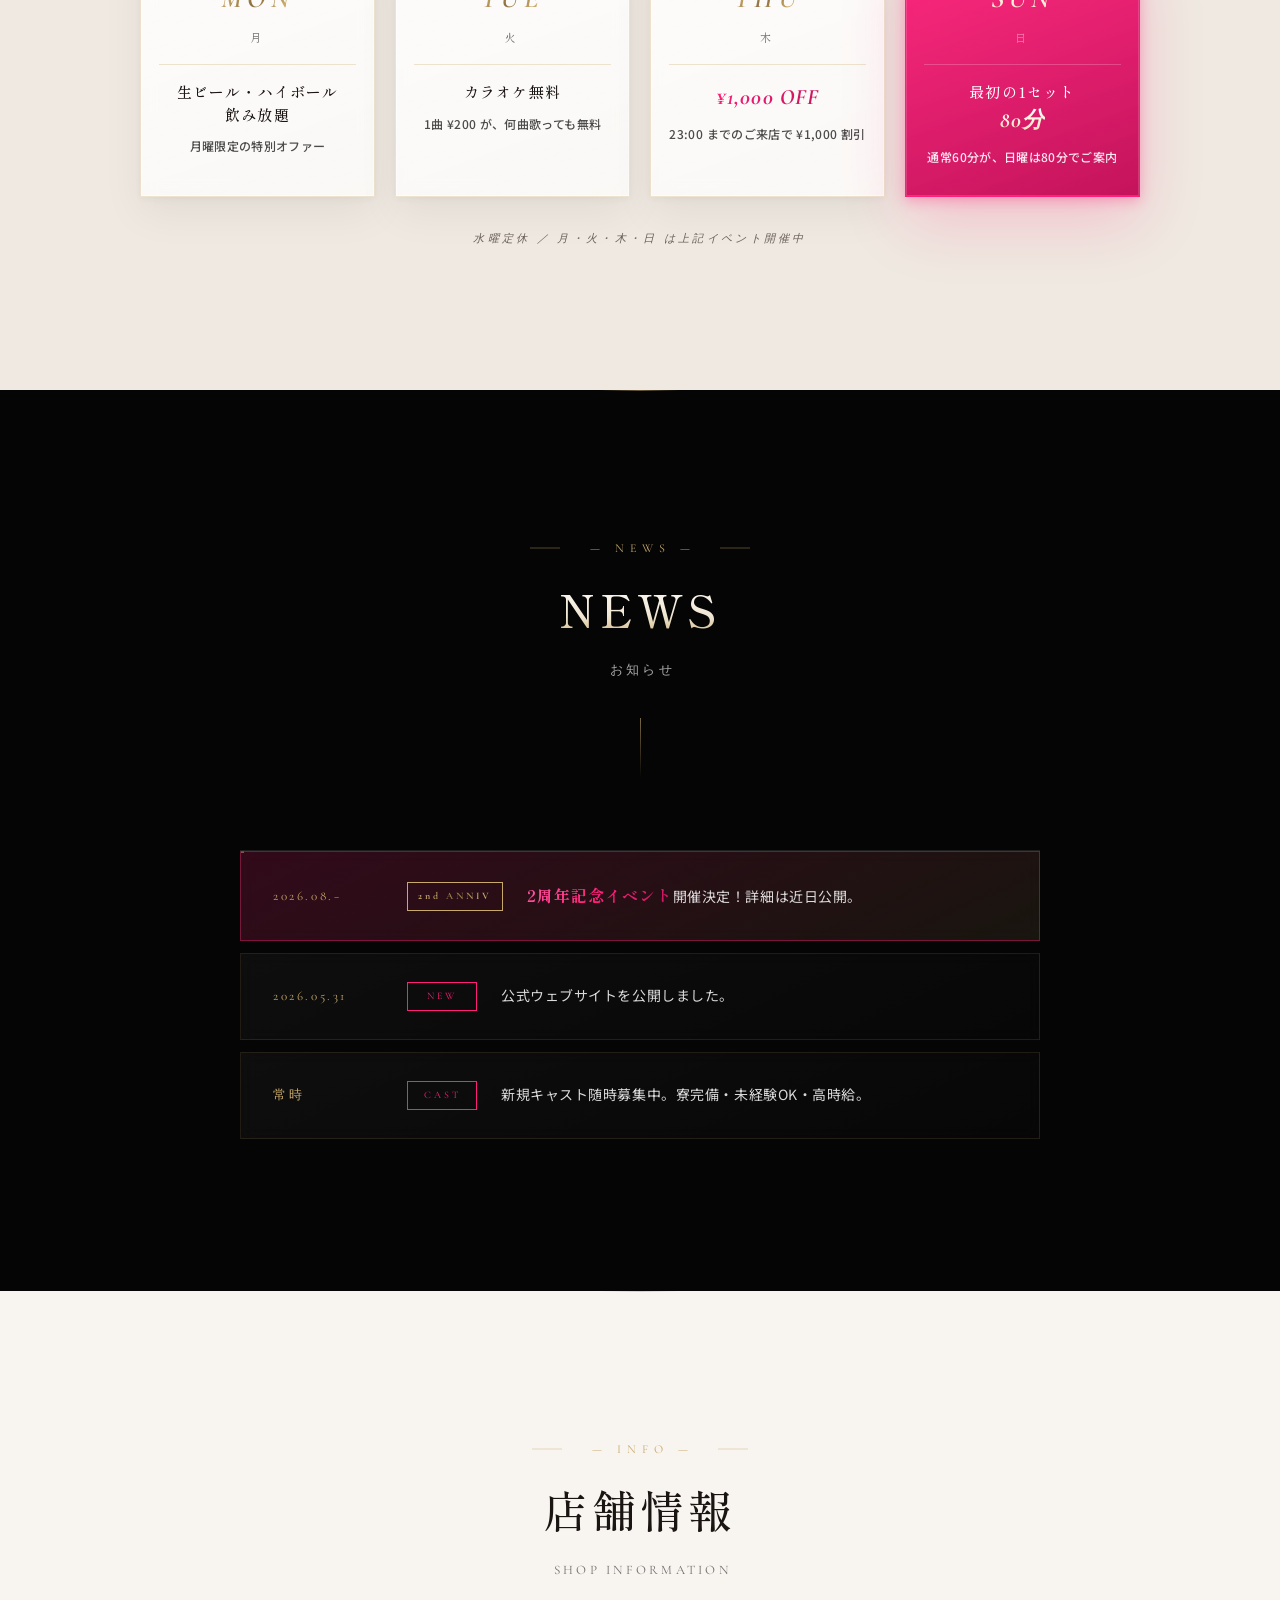
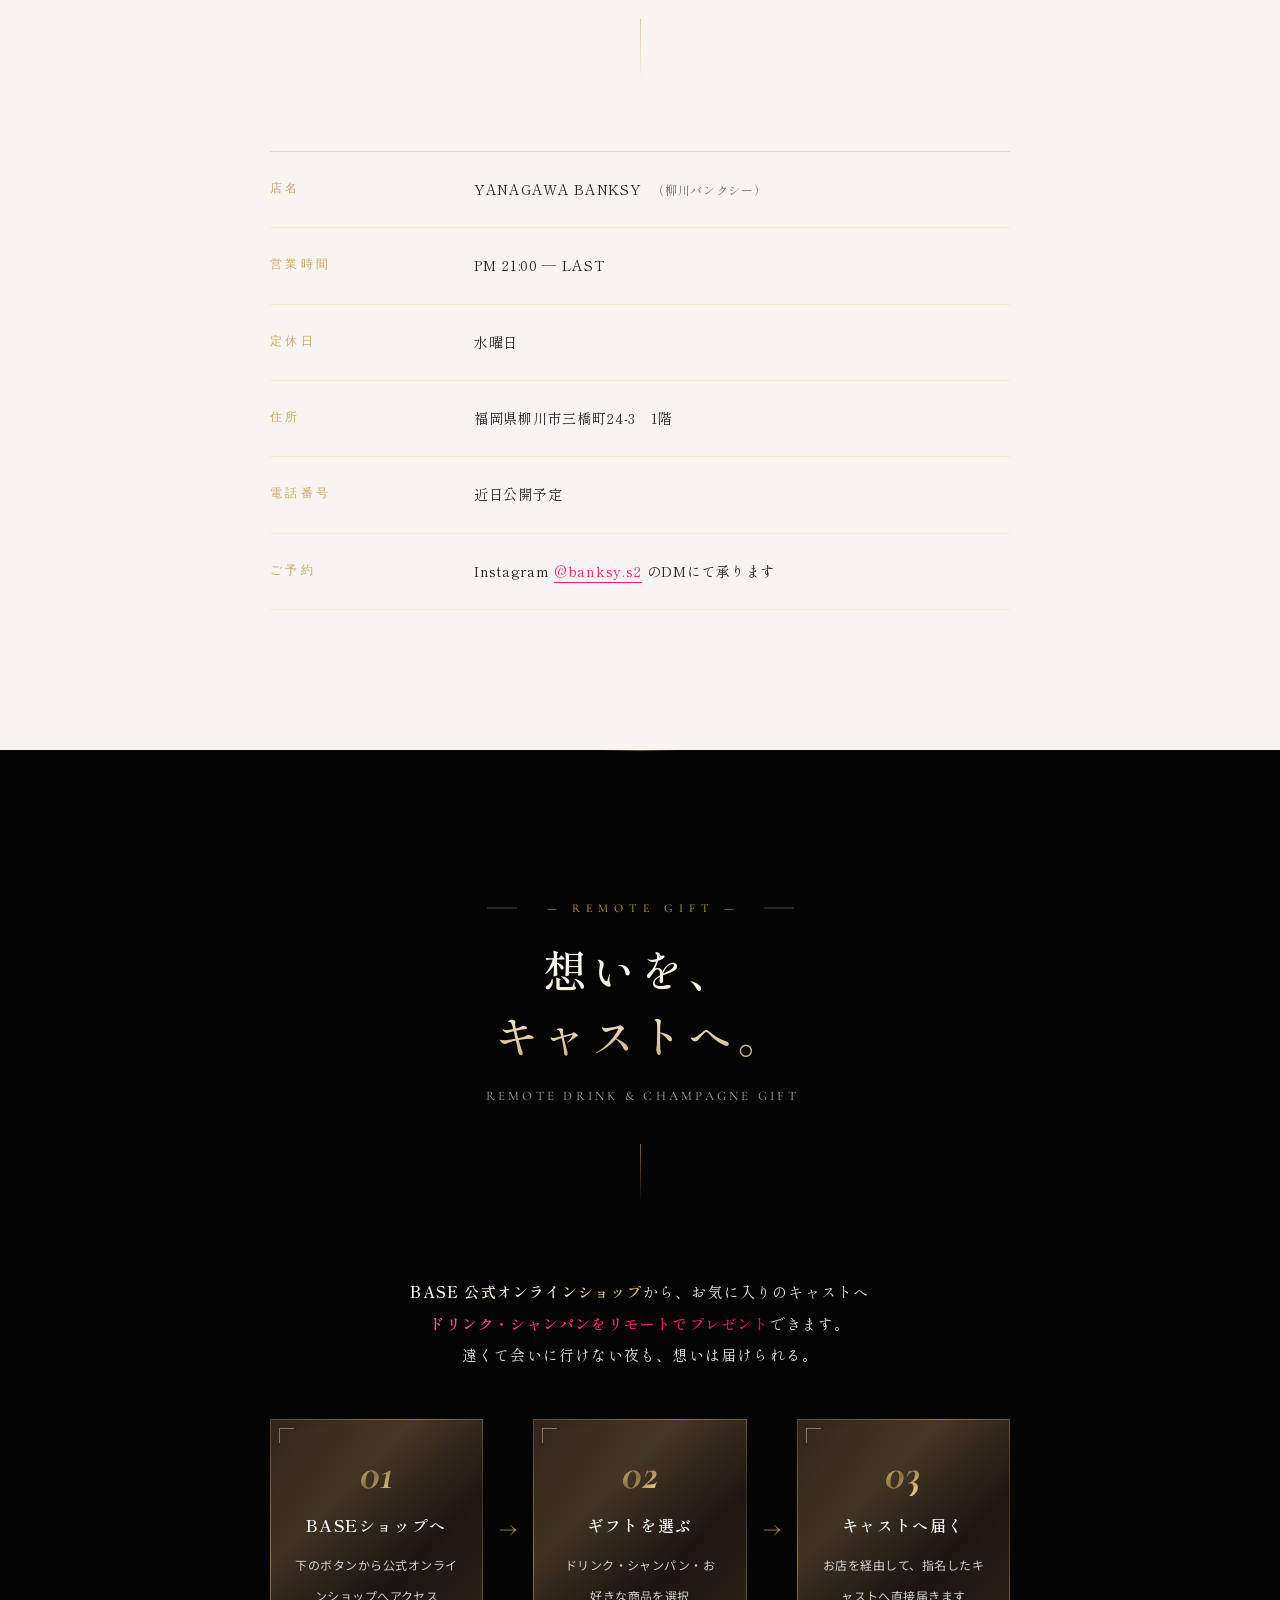
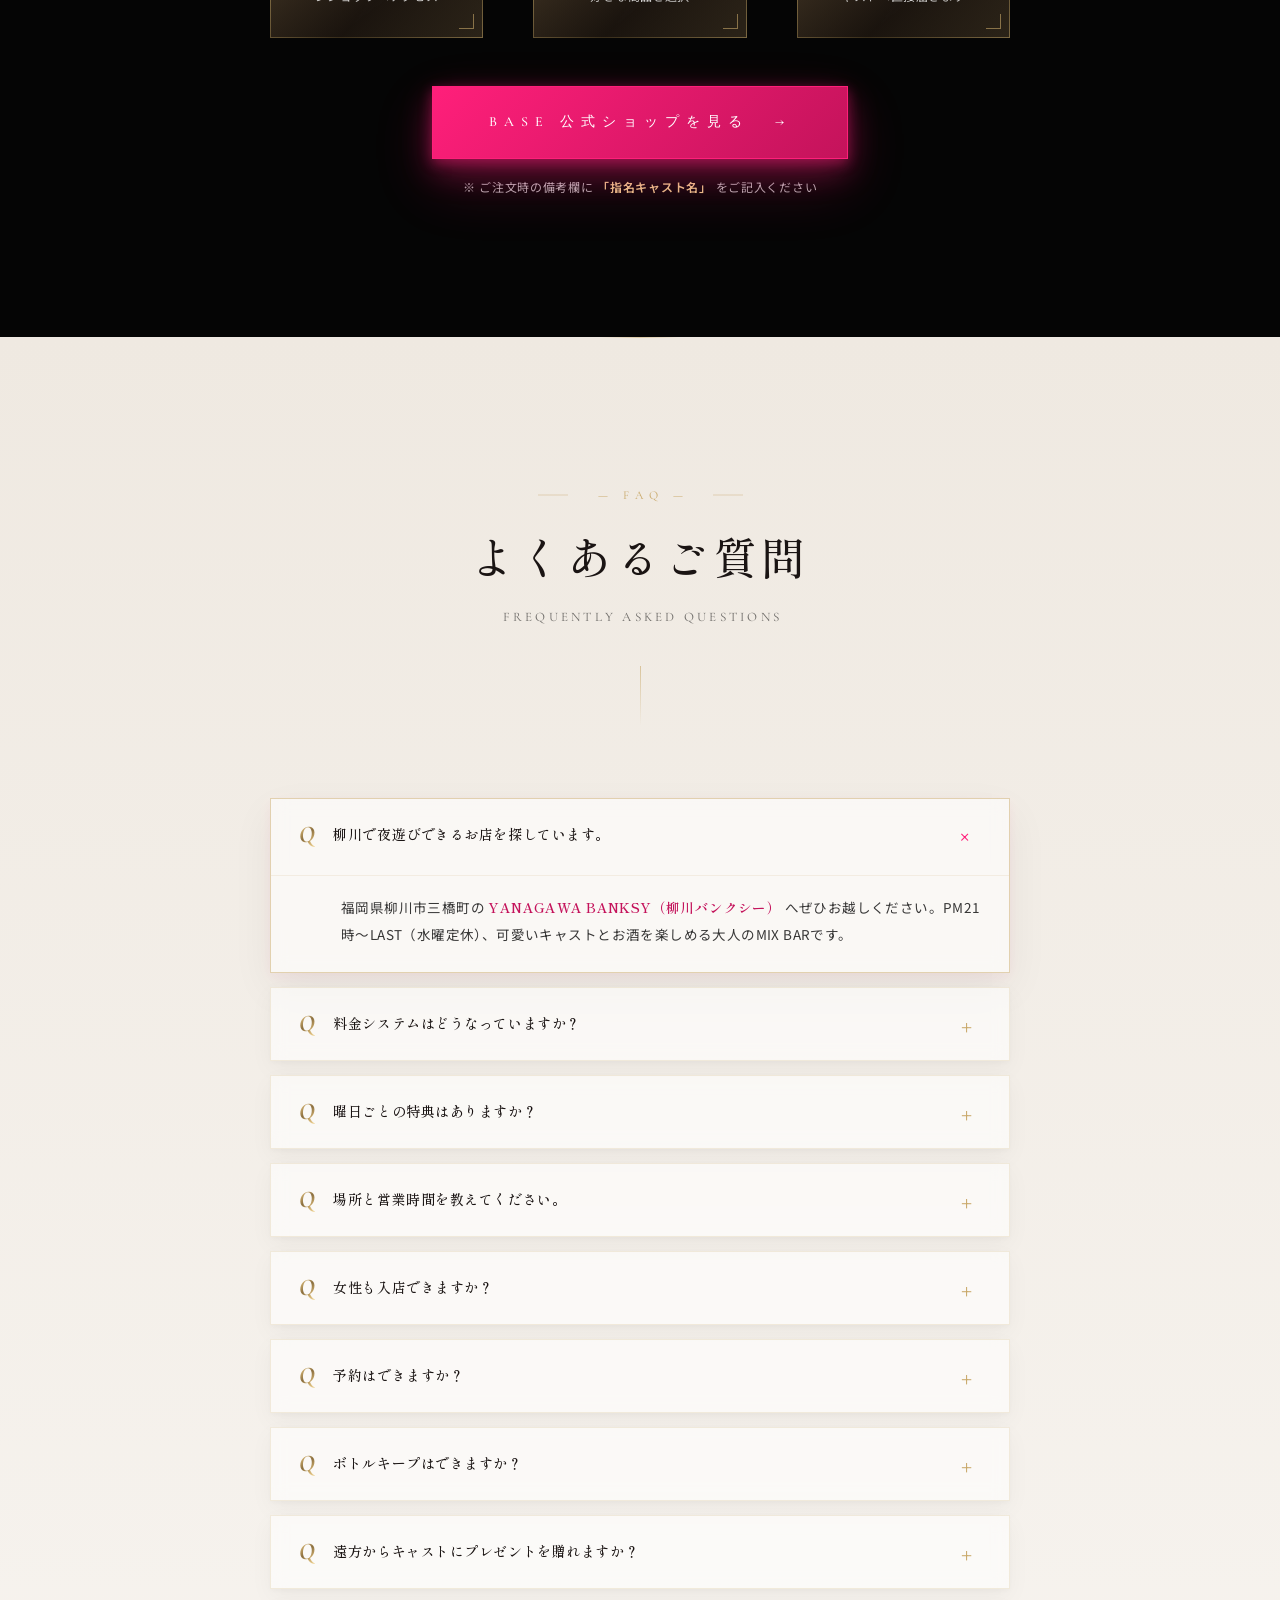
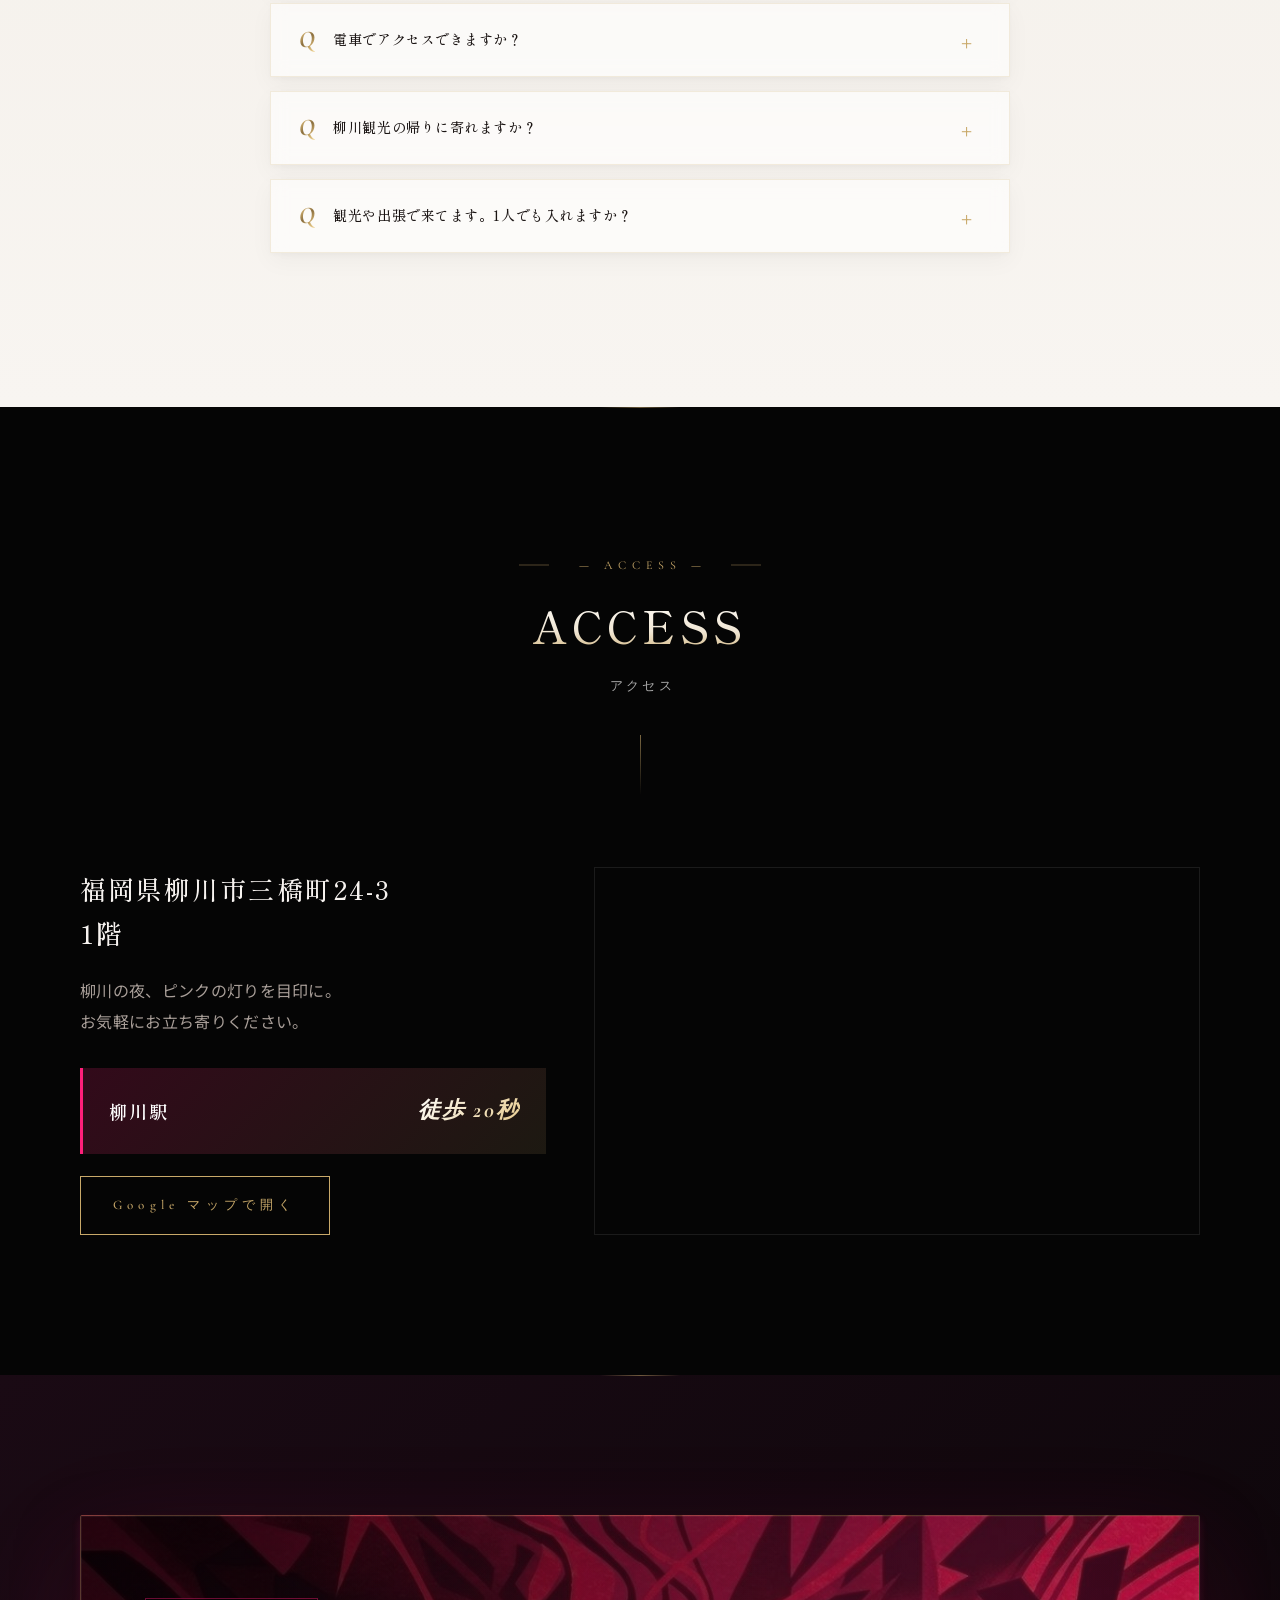
==== commit db2cb922: "Revert: 英語版ページ削除" ====
--- a/index.html
+++ b/index.html
@@ -26,11 +26,6 @@
   <meta name="theme-color" content="#050505" />
   <meta name="format-detection" content="telephone=yes,email=no,address=no" />
   <link rel="canonical" href="https://oneokrockmasato1020-bit.github.io/yanagawa-banksy/" />
-
-  <!-- hreflang -->
-  <link rel="alternate" hreflang="ja" href="https://oneokrockmasato1020-bit.github.io/yanagawa-banksy/" />
-  <link rel="alternate" hreflang="en" href="https://oneokrockmasato1020-bit.github.io/yanagawa-banksy/index-en.html" />
-  <link rel="alternate" hreflang="x-default" href="https://oneokrockmasato1020-bit.github.io/yanagawa-banksy/" />
 
   <!-- ===== Geo Meta (柳川市の座標) ===== -->
   <meta name="geo.region" content="JP-40" />
@@ -574,7 +569,6 @@
       <a href="#gift">GIFT</a>
       <a href="#info">INFO</a>
       <a href="#access">ACCESS</a>
-      <a href="index-en.html" class="lang-switch" aria-label="Switch to English">🇺🇸 EN</a>
     </nav>
     <button class="menu-toggle" aria-label="メニューを開く" aria-expanded="false" aria-controls="primary-nav" id="menuToggle">
       <span></span><span></span><span></span>
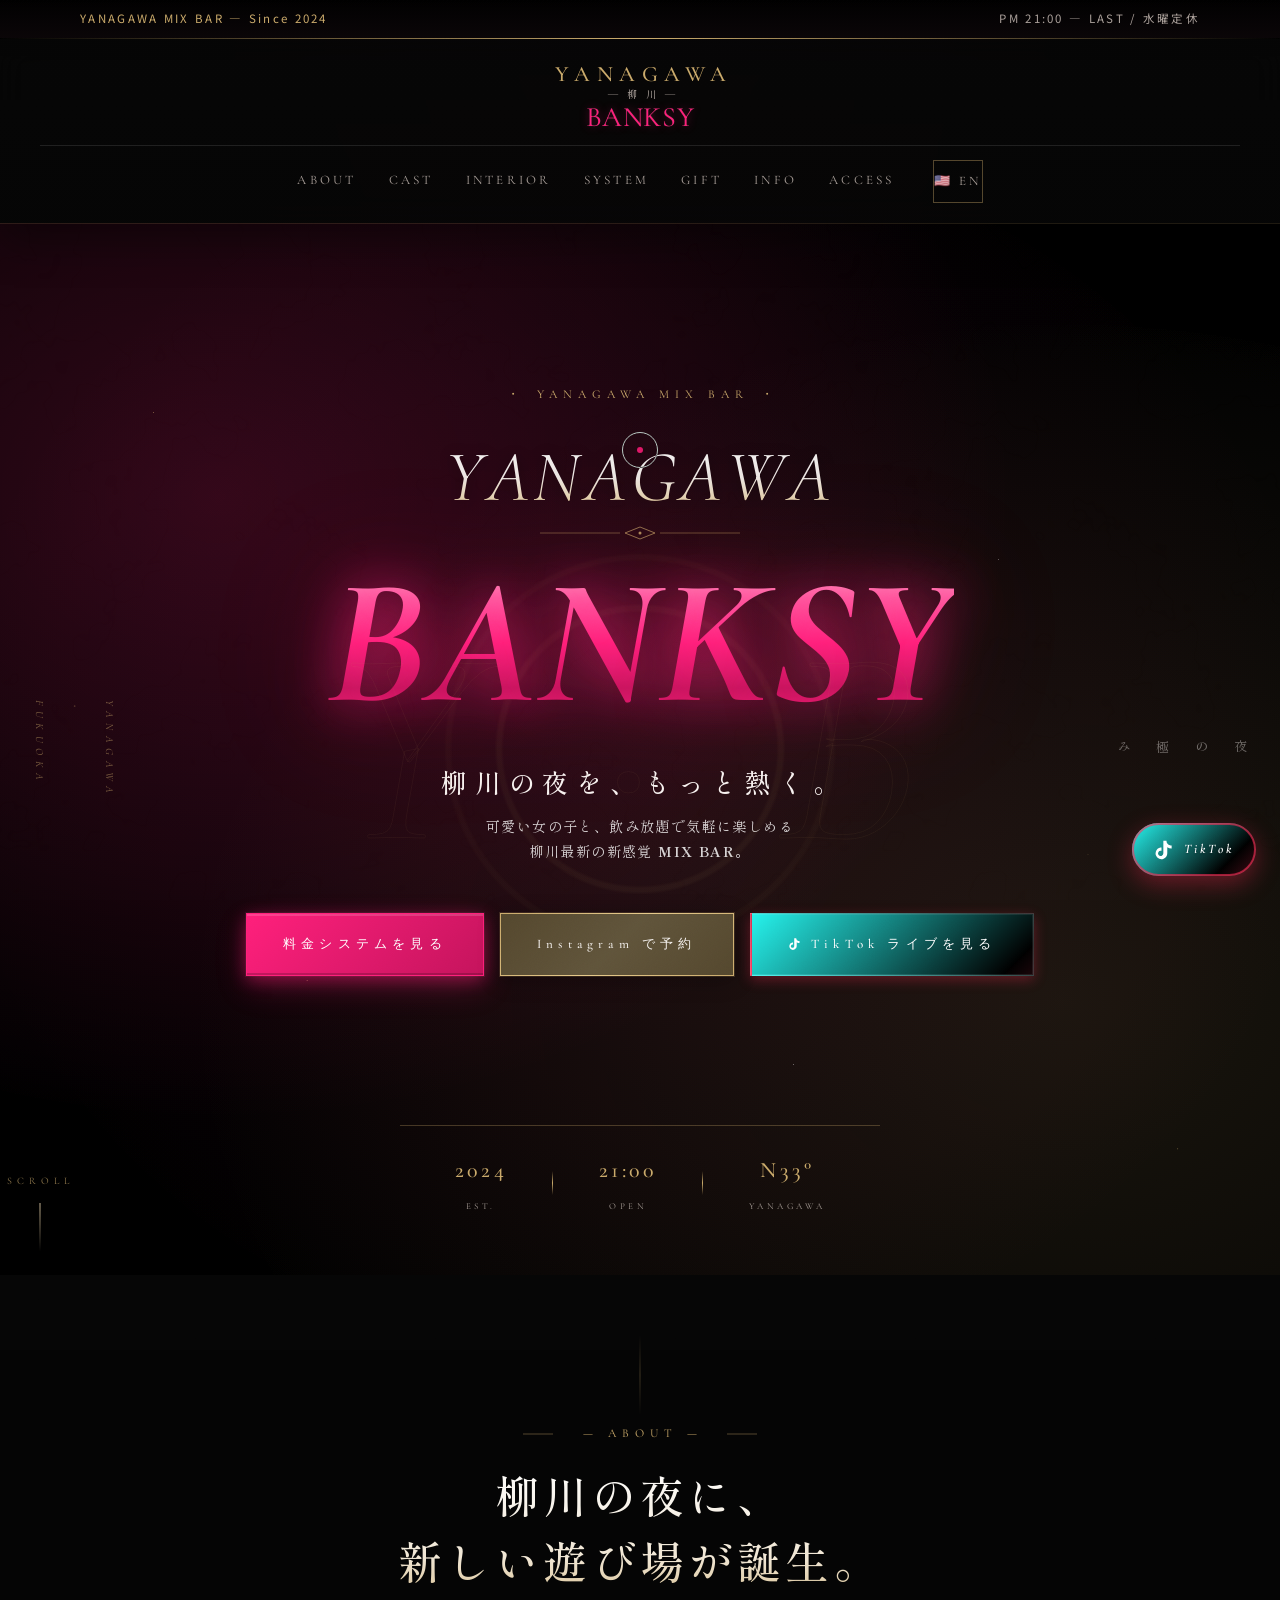
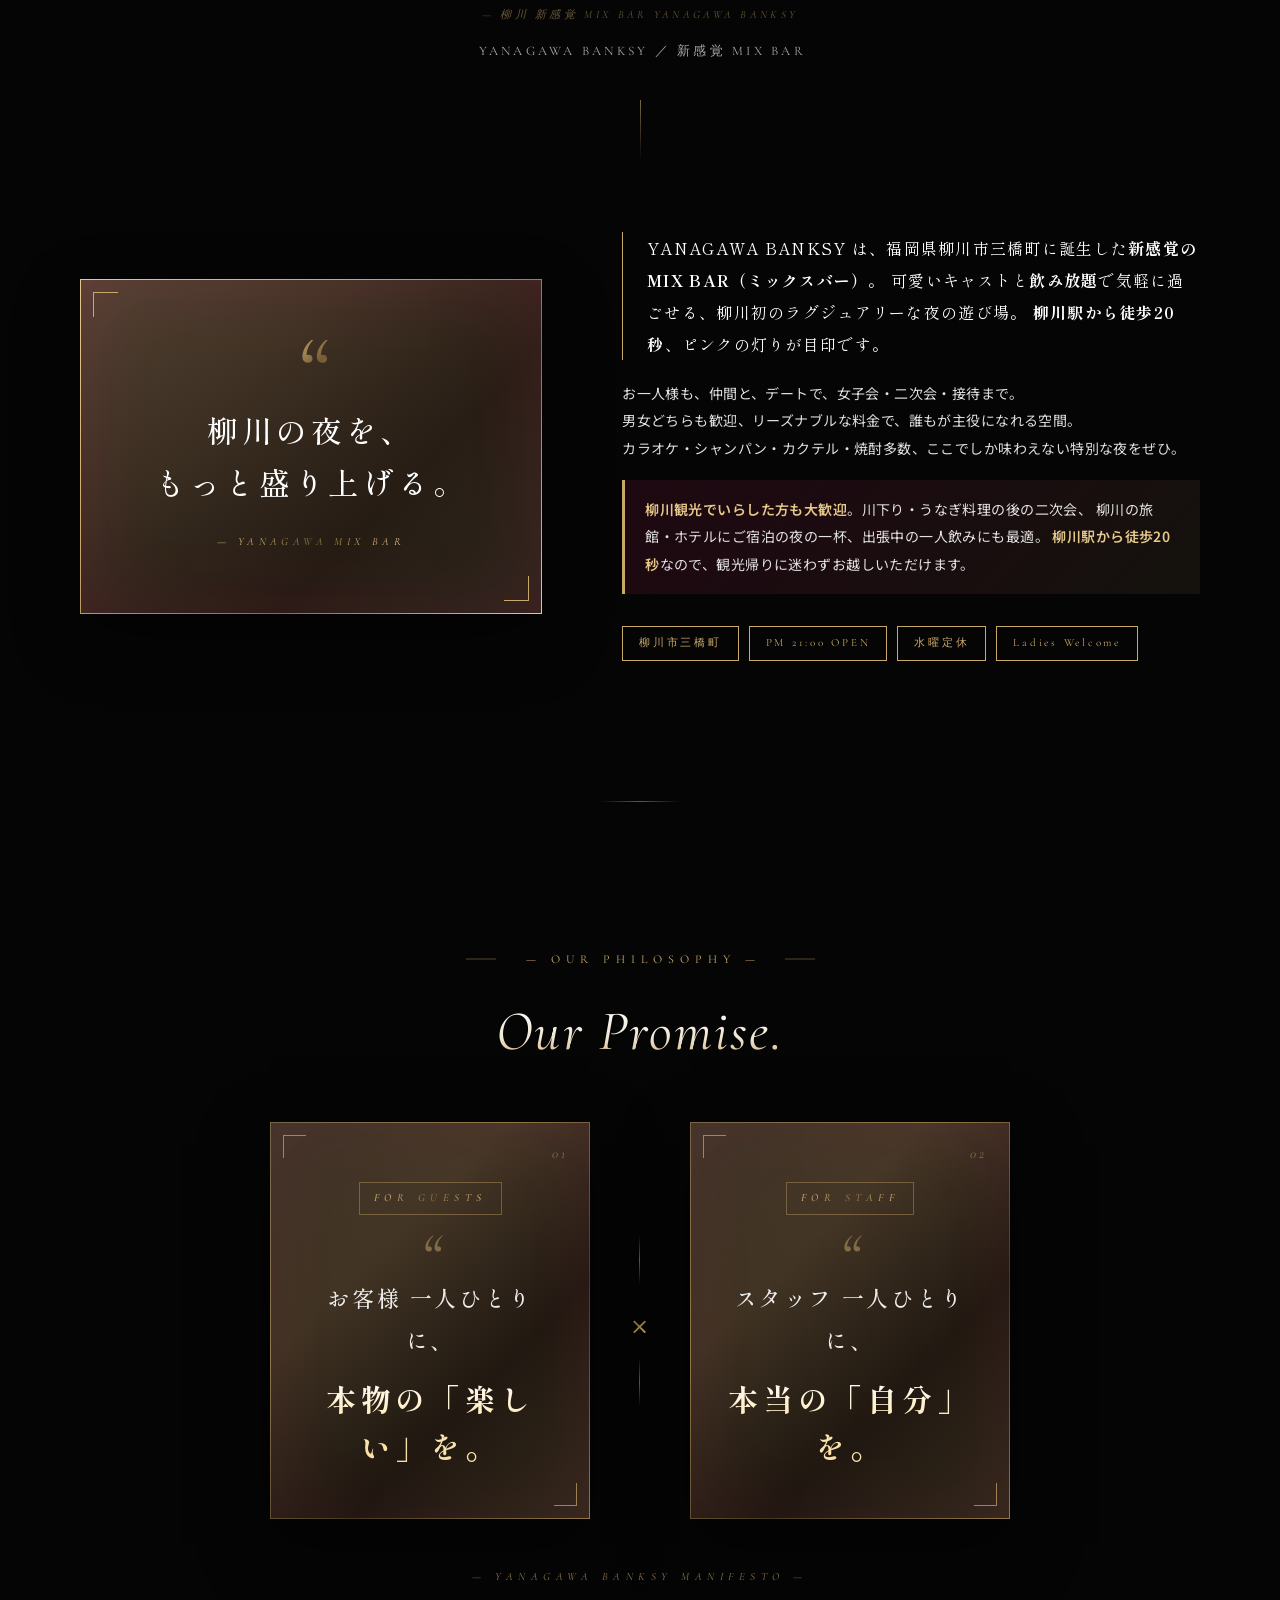
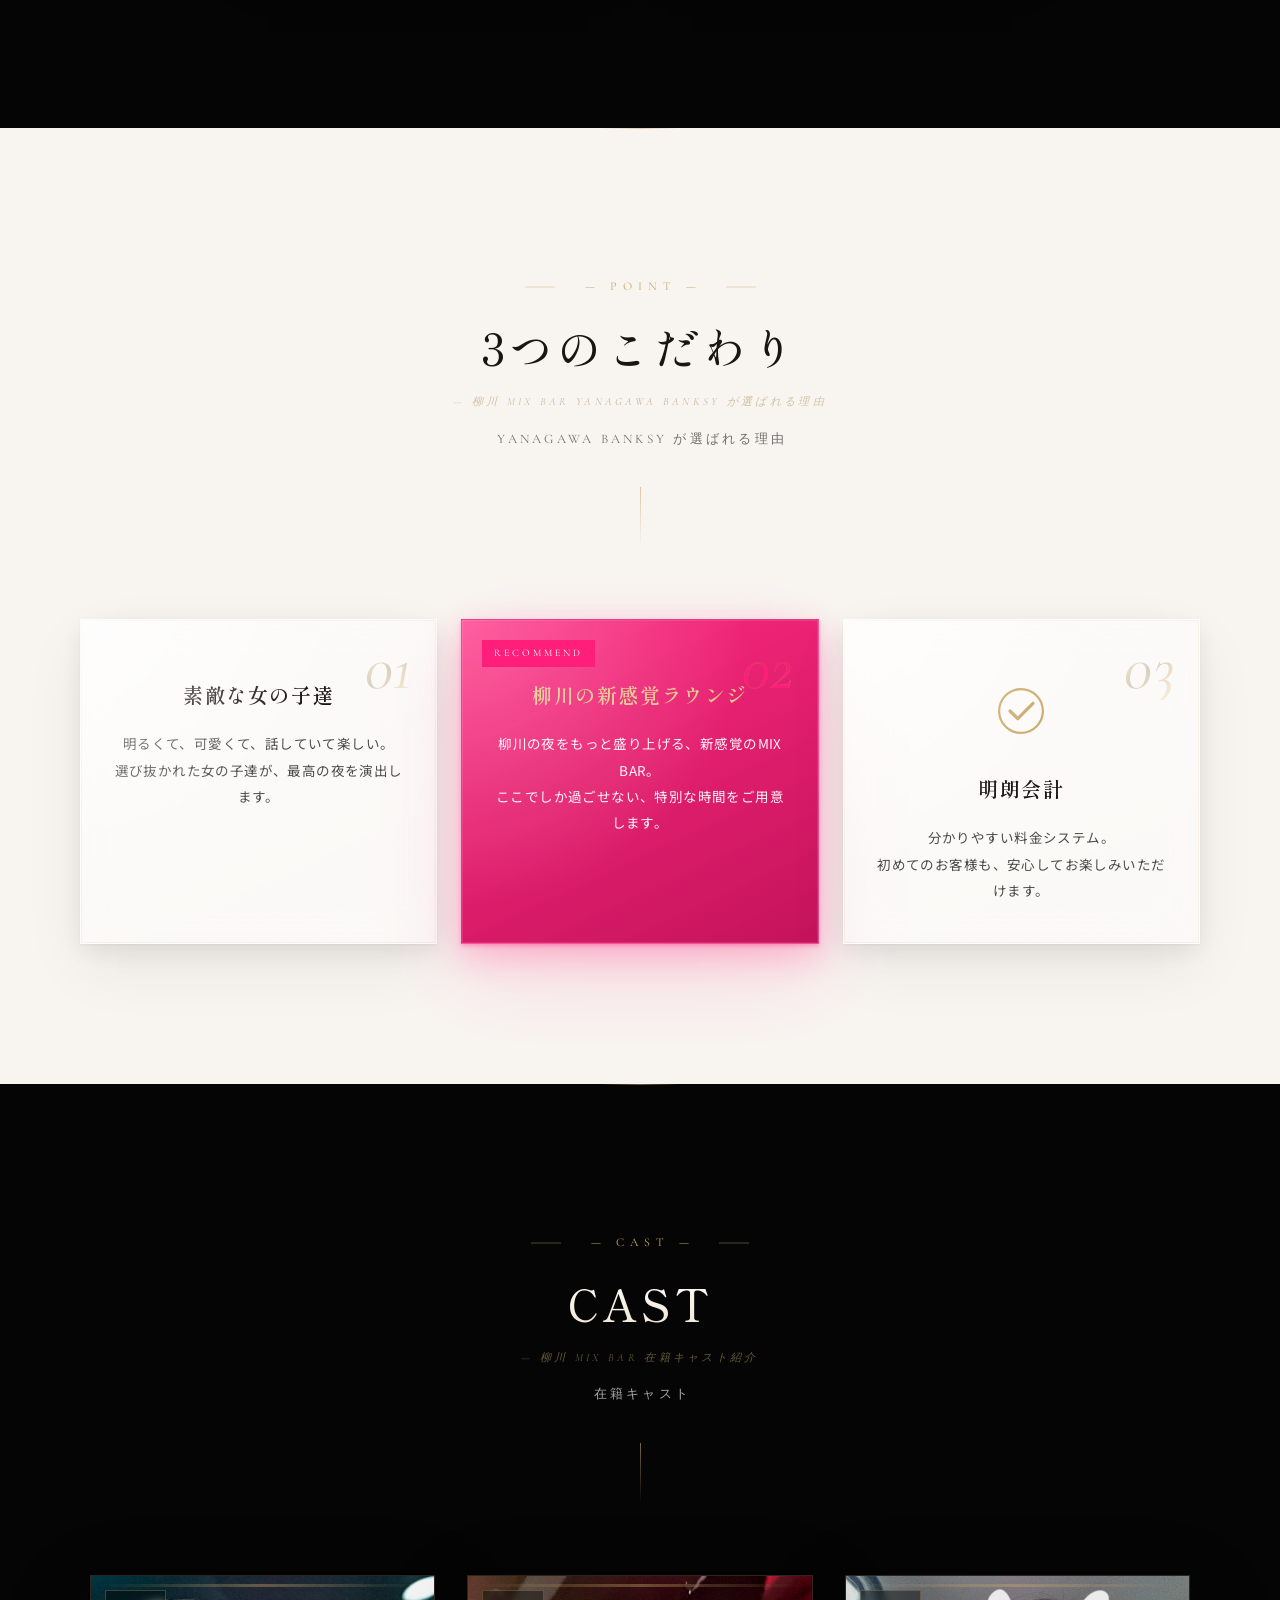
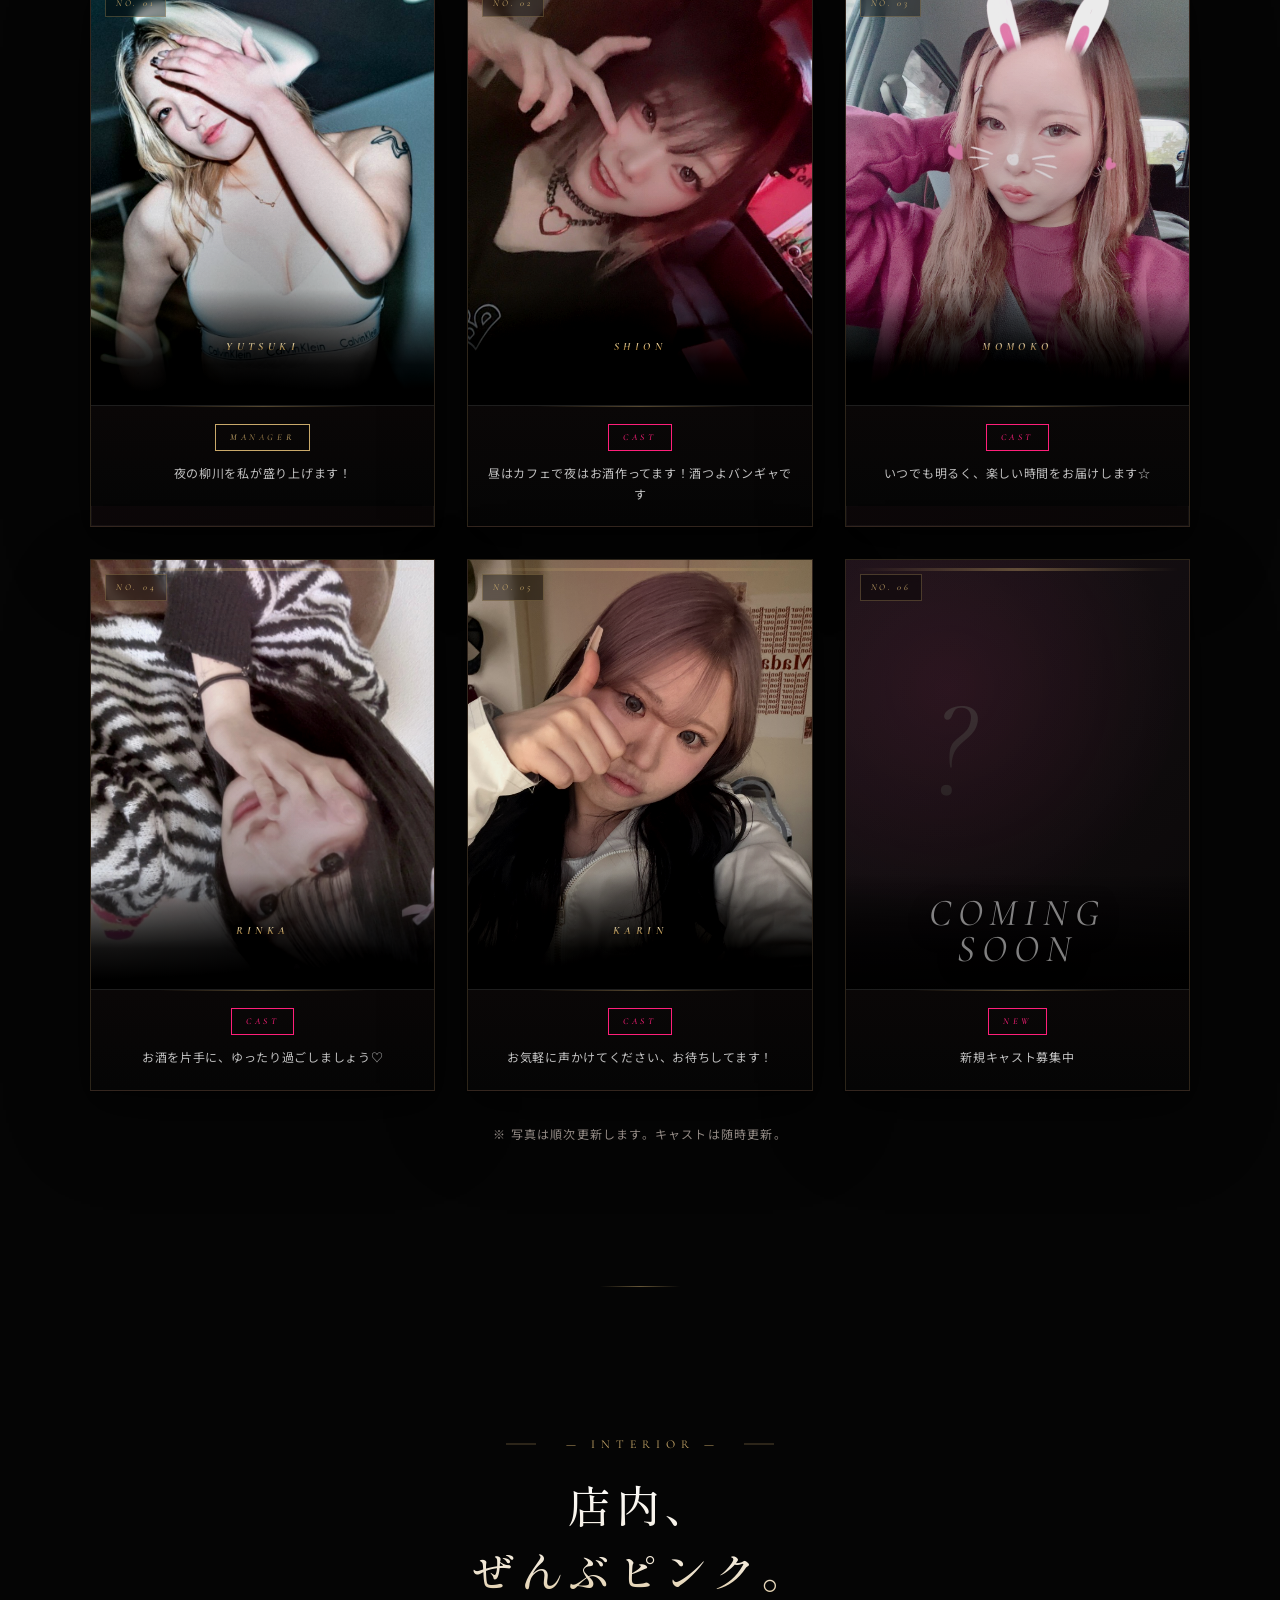
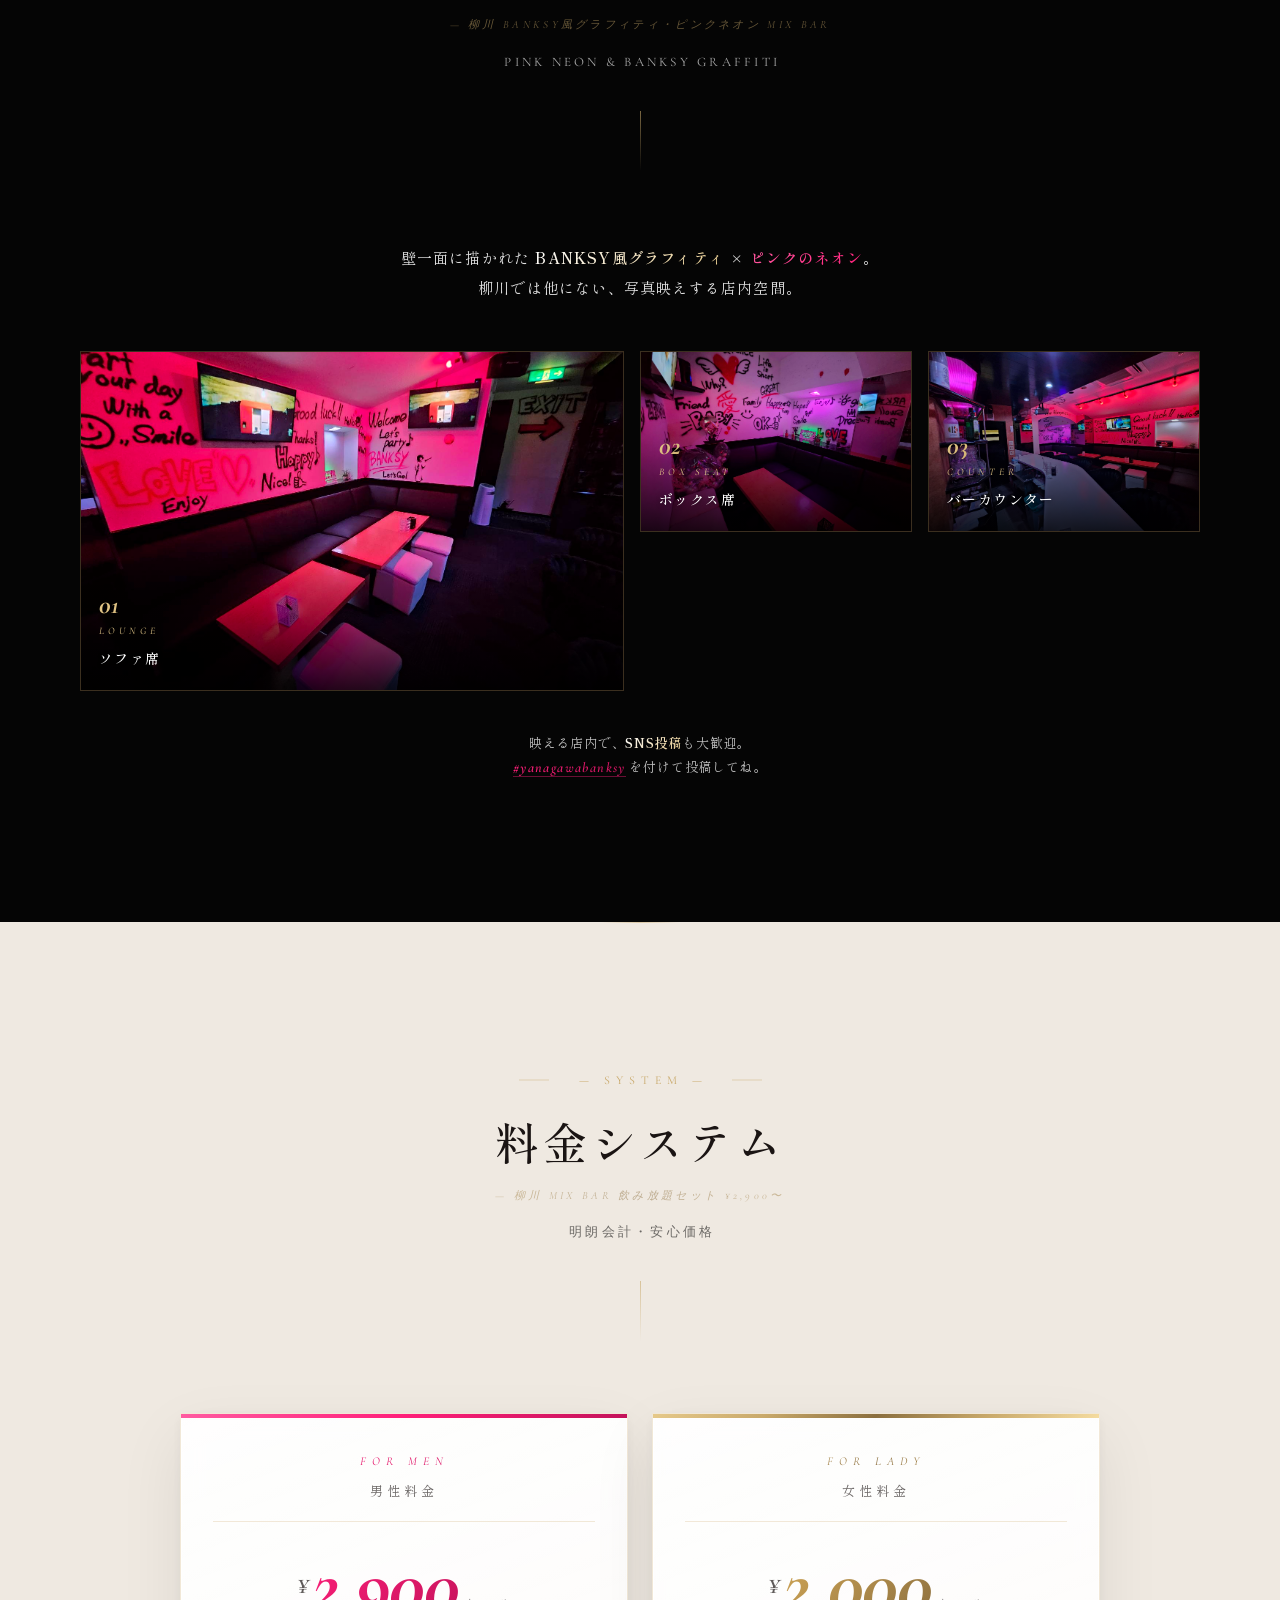
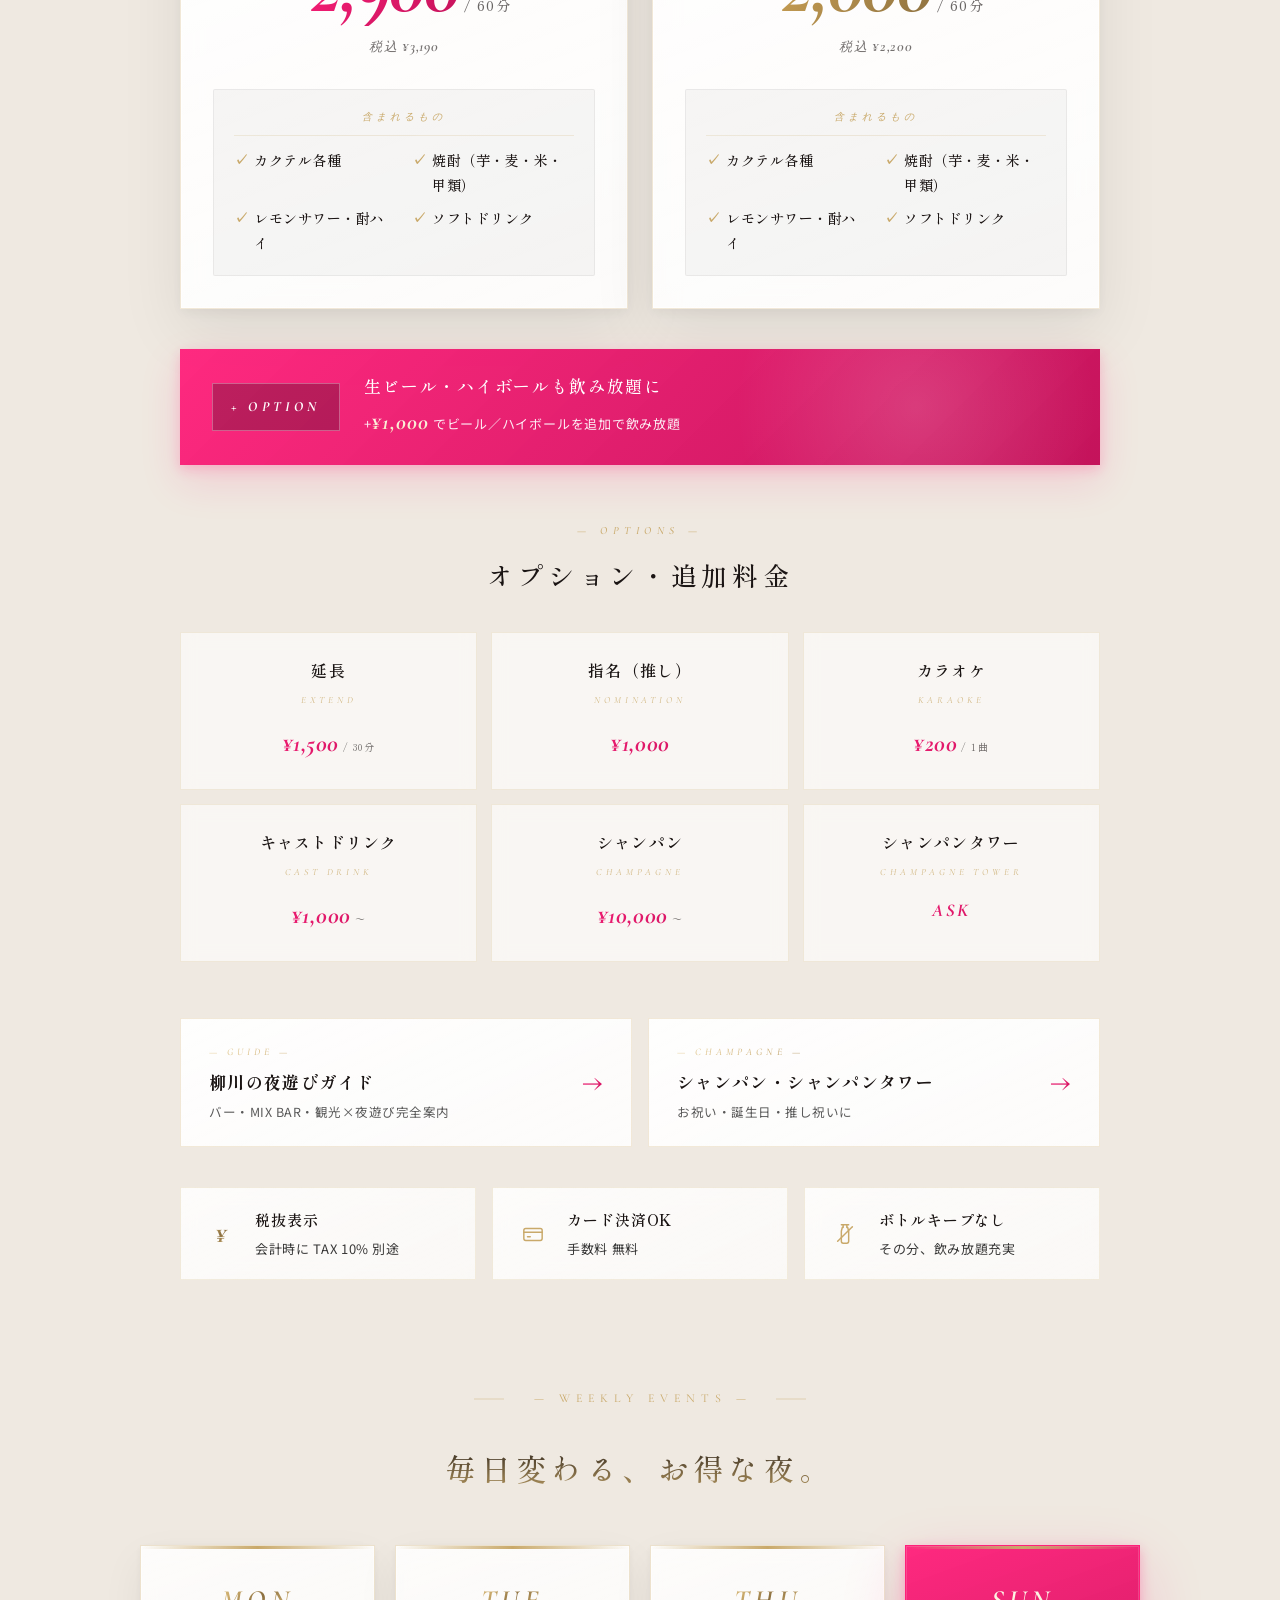
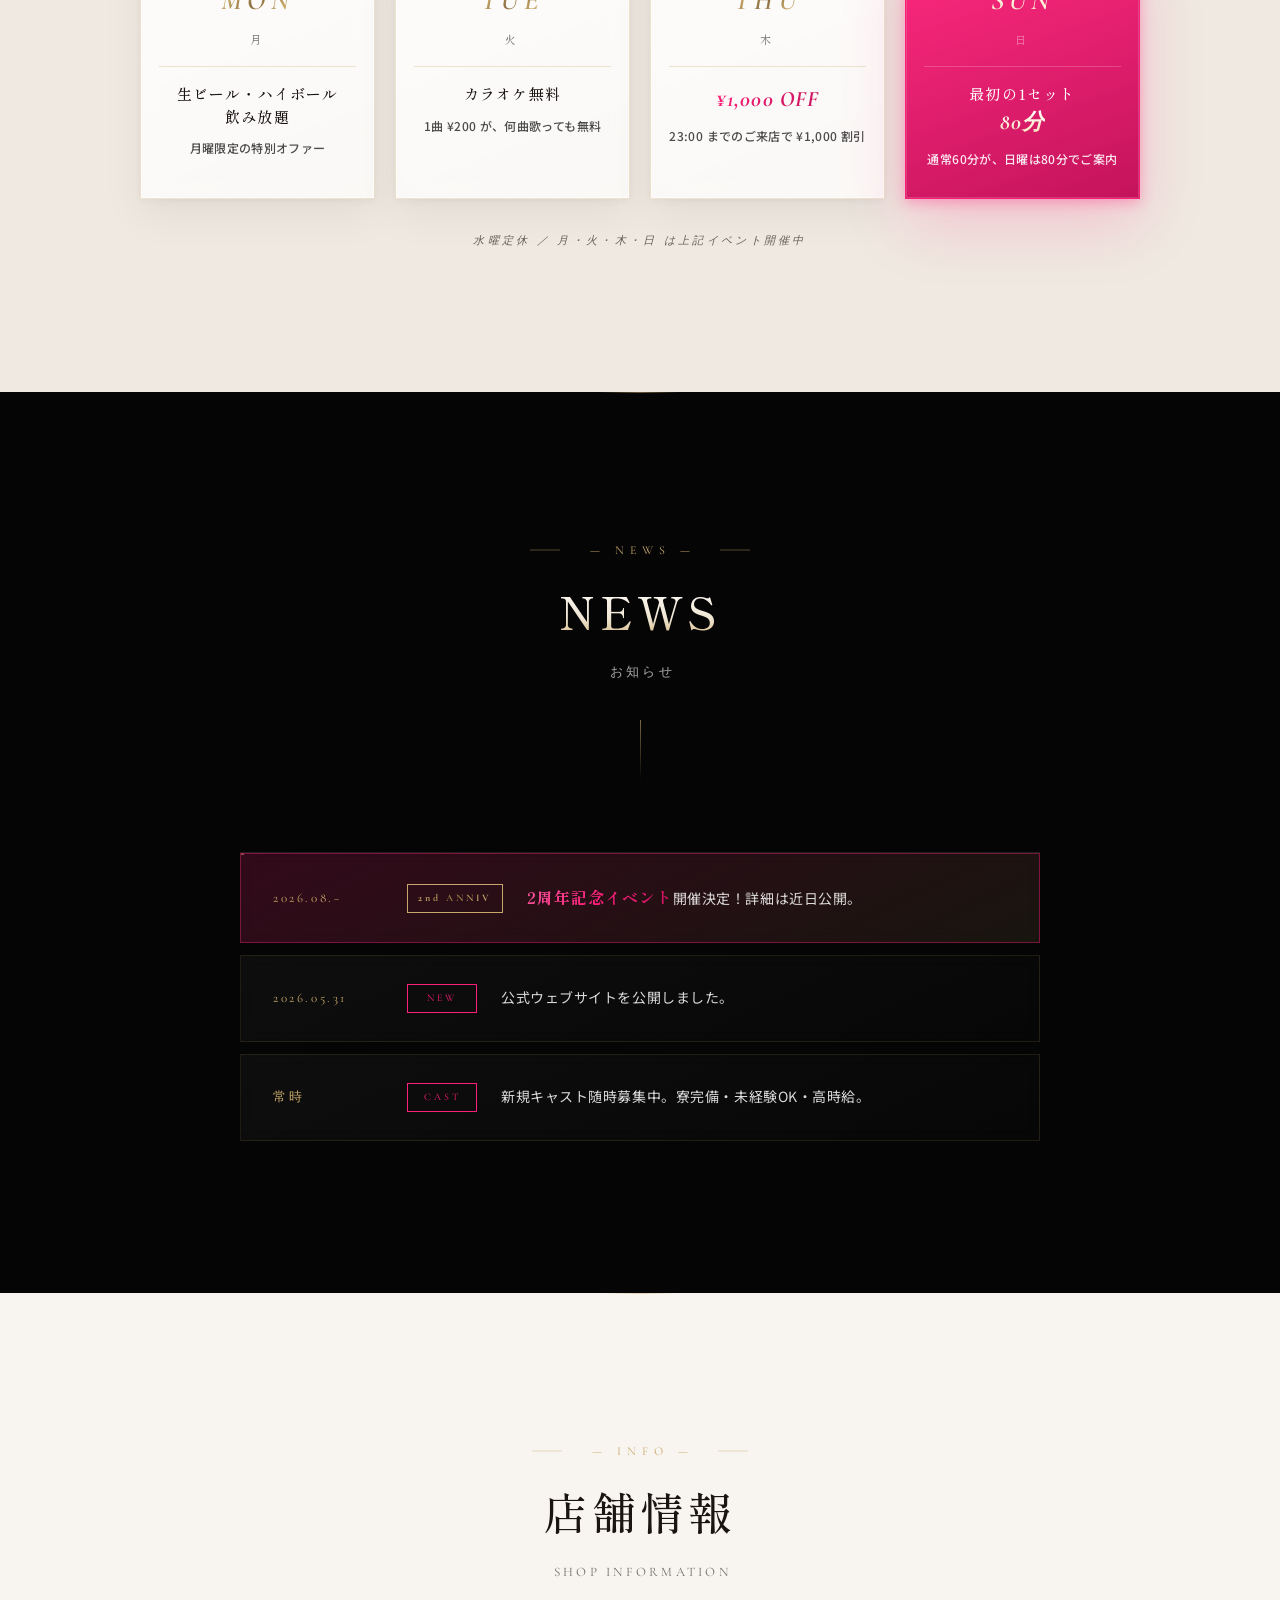
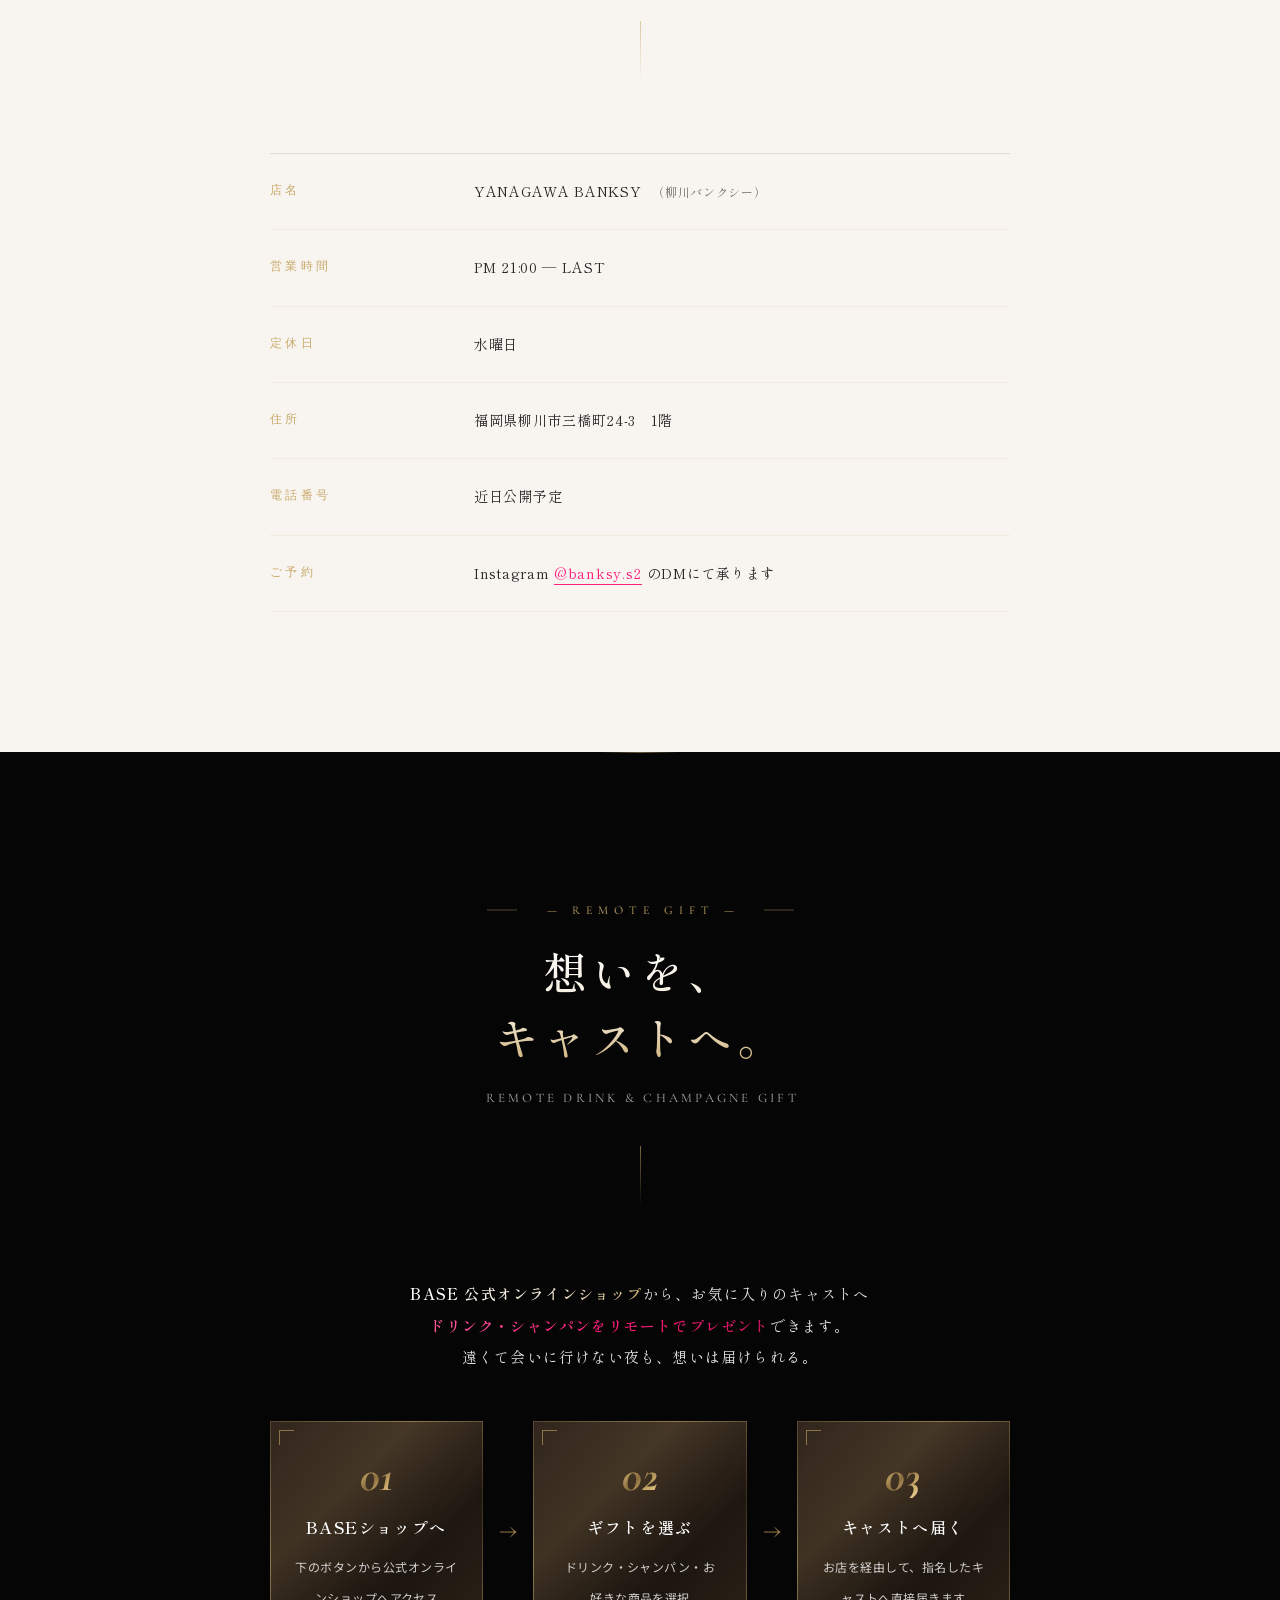
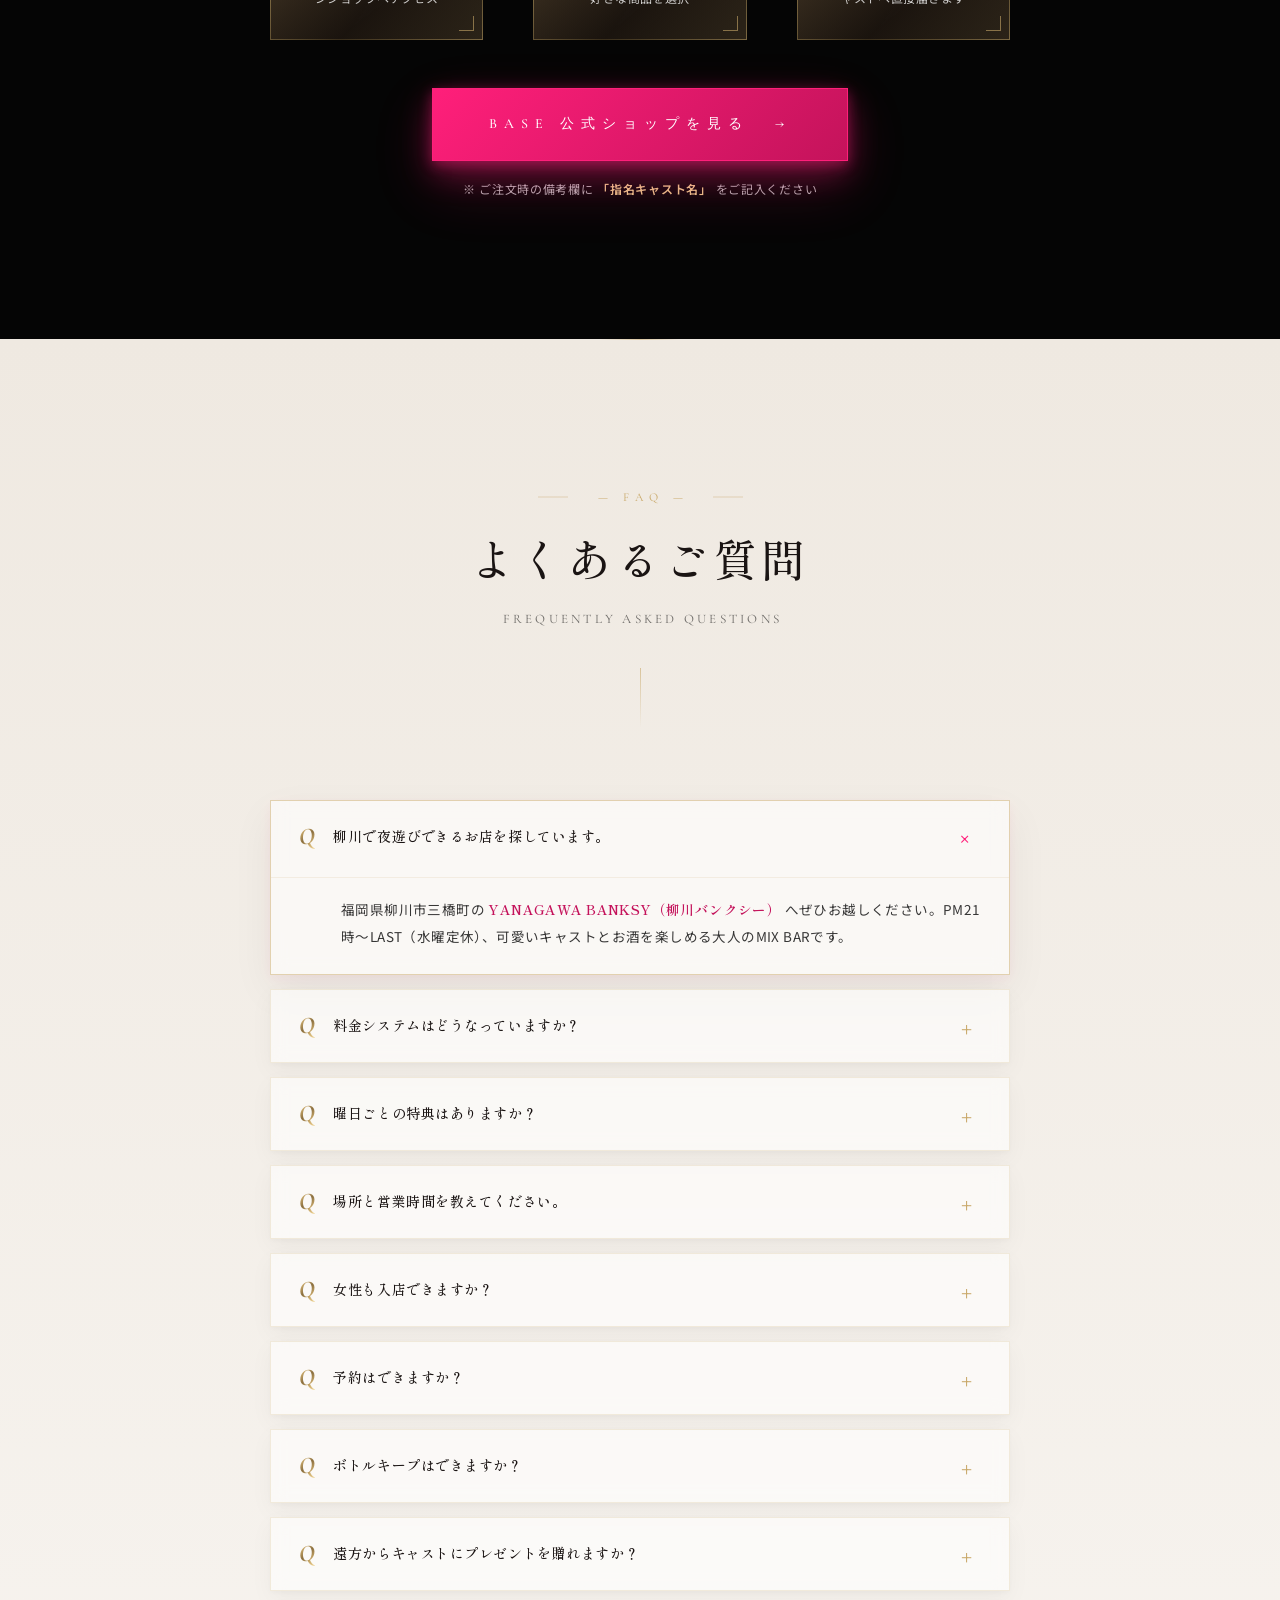
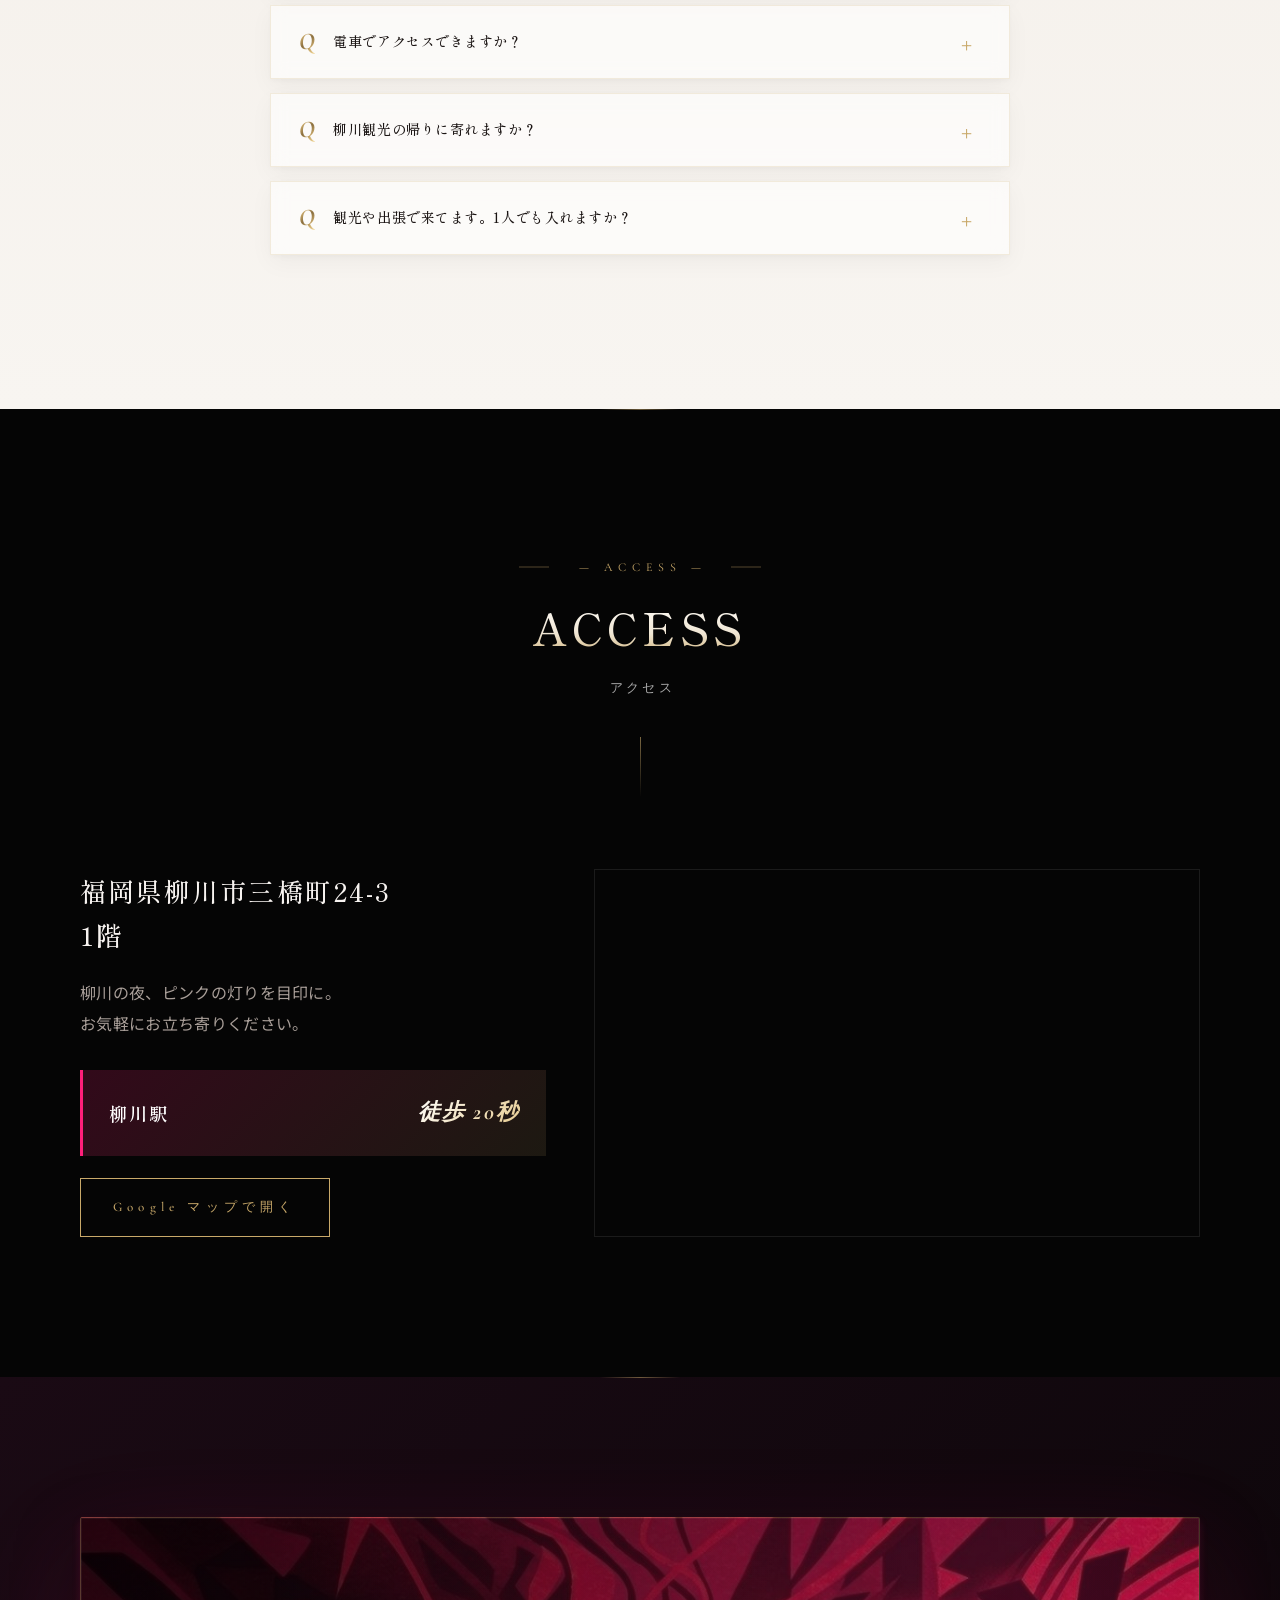
==== commit 647aa753: "Revert "Revert: 英語版ページ削除" This reverts commit db2cb9224404616d44063832e246b06e227a99a1." ====
--- a/index.html
+++ b/index.html
@@ -26,6 +26,11 @@
   <meta name="theme-color" content="#050505" />
   <meta name="format-detection" content="telephone=yes,email=no,address=no" />
   <link rel="canonical" href="https://oneokrockmasato1020-bit.github.io/yanagawa-banksy/" />
+
+  <!-- hreflang -->
+  <link rel="alternate" hreflang="ja" href="https://oneokrockmasato1020-bit.github.io/yanagawa-banksy/" />
+  <link rel="alternate" hreflang="en" href="https://oneokrockmasato1020-bit.github.io/yanagawa-banksy/index-en.html" />
+  <link rel="alternate" hreflang="x-default" href="https://oneokrockmasato1020-bit.github.io/yanagawa-banksy/" />
 
   <!-- ===== Geo Meta (柳川市の座標) ===== -->
   <meta name="geo.region" content="JP-40" />
@@ -569,6 +574,7 @@
       <a href="#gift">GIFT</a>
       <a href="#info">INFO</a>
       <a href="#access">ACCESS</a>
+      <a href="index-en.html" class="lang-switch" aria-label="Switch to English">🇺🇸 EN</a>
     </nav>
     <button class="menu-toggle" aria-label="メニューを開く" aria-expanded="false" aria-controls="primary-nav" id="menuToggle">
       <span></span><span></span><span></span>
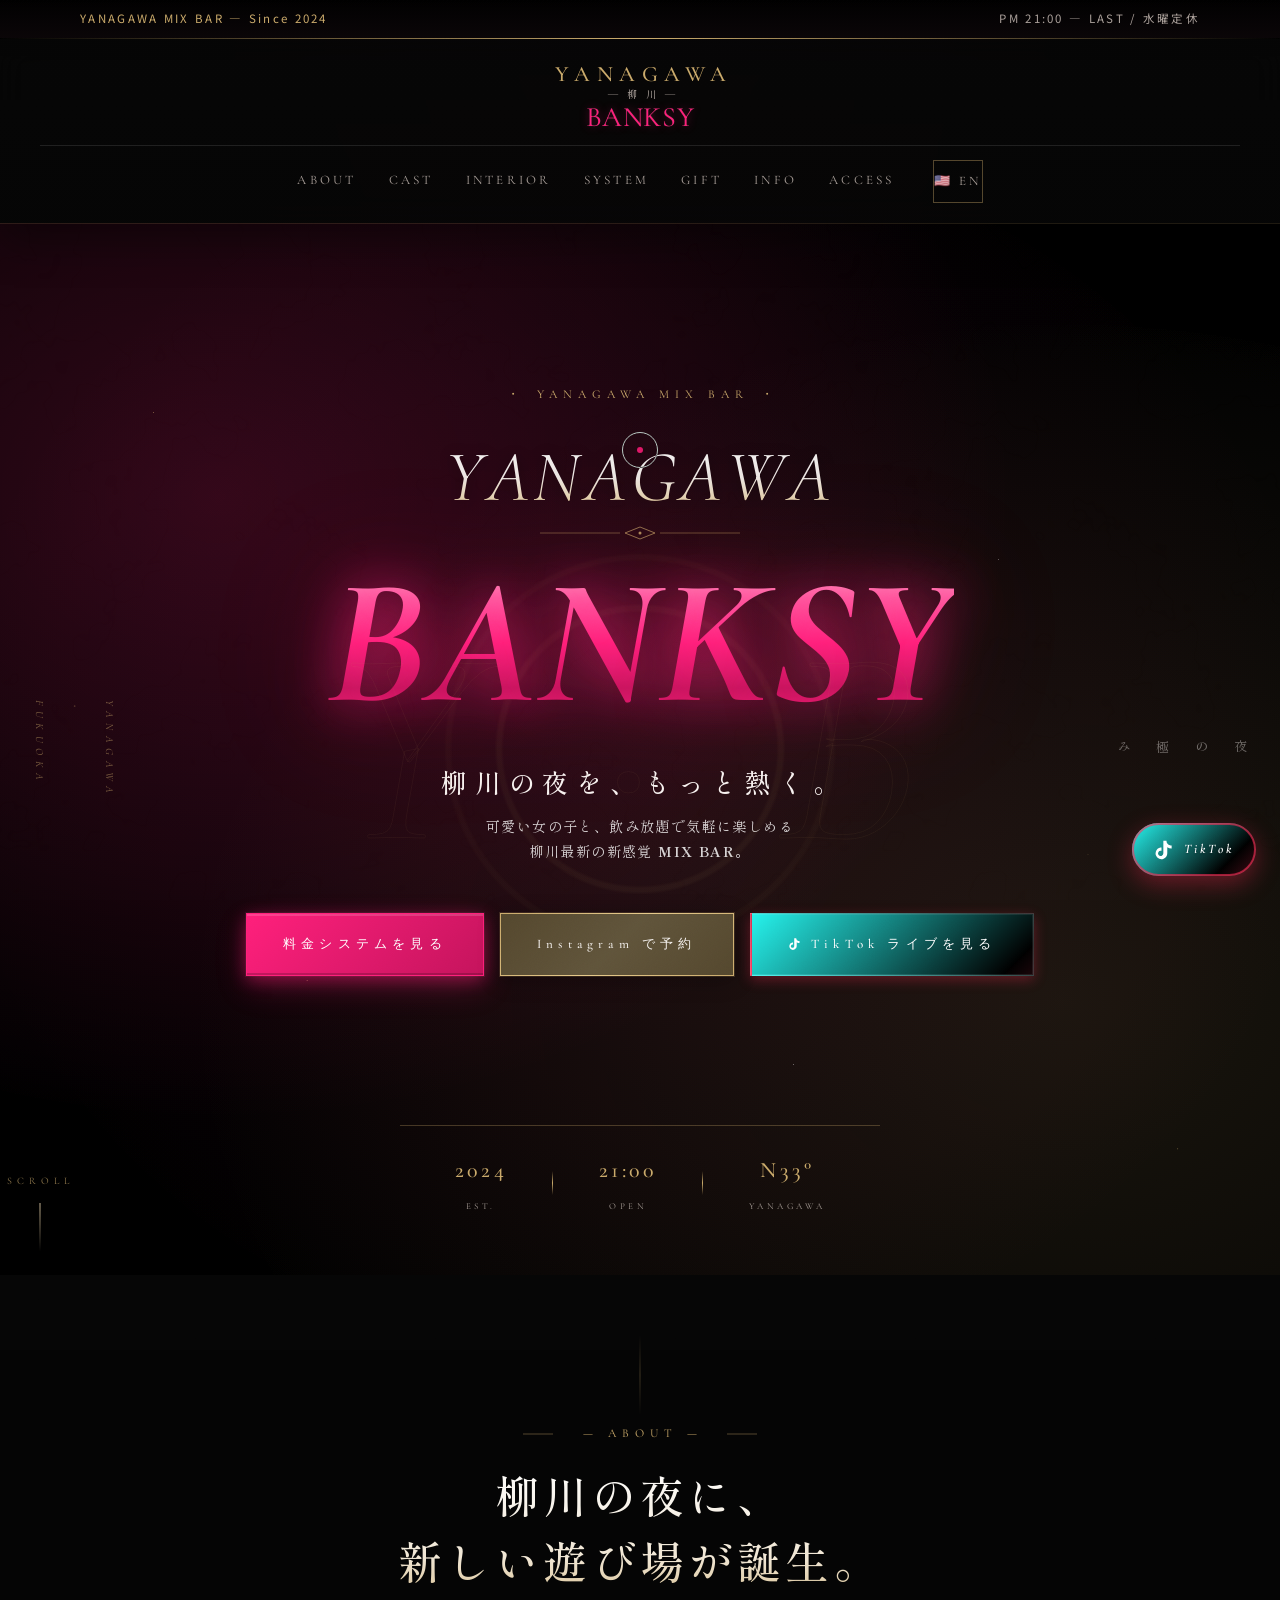
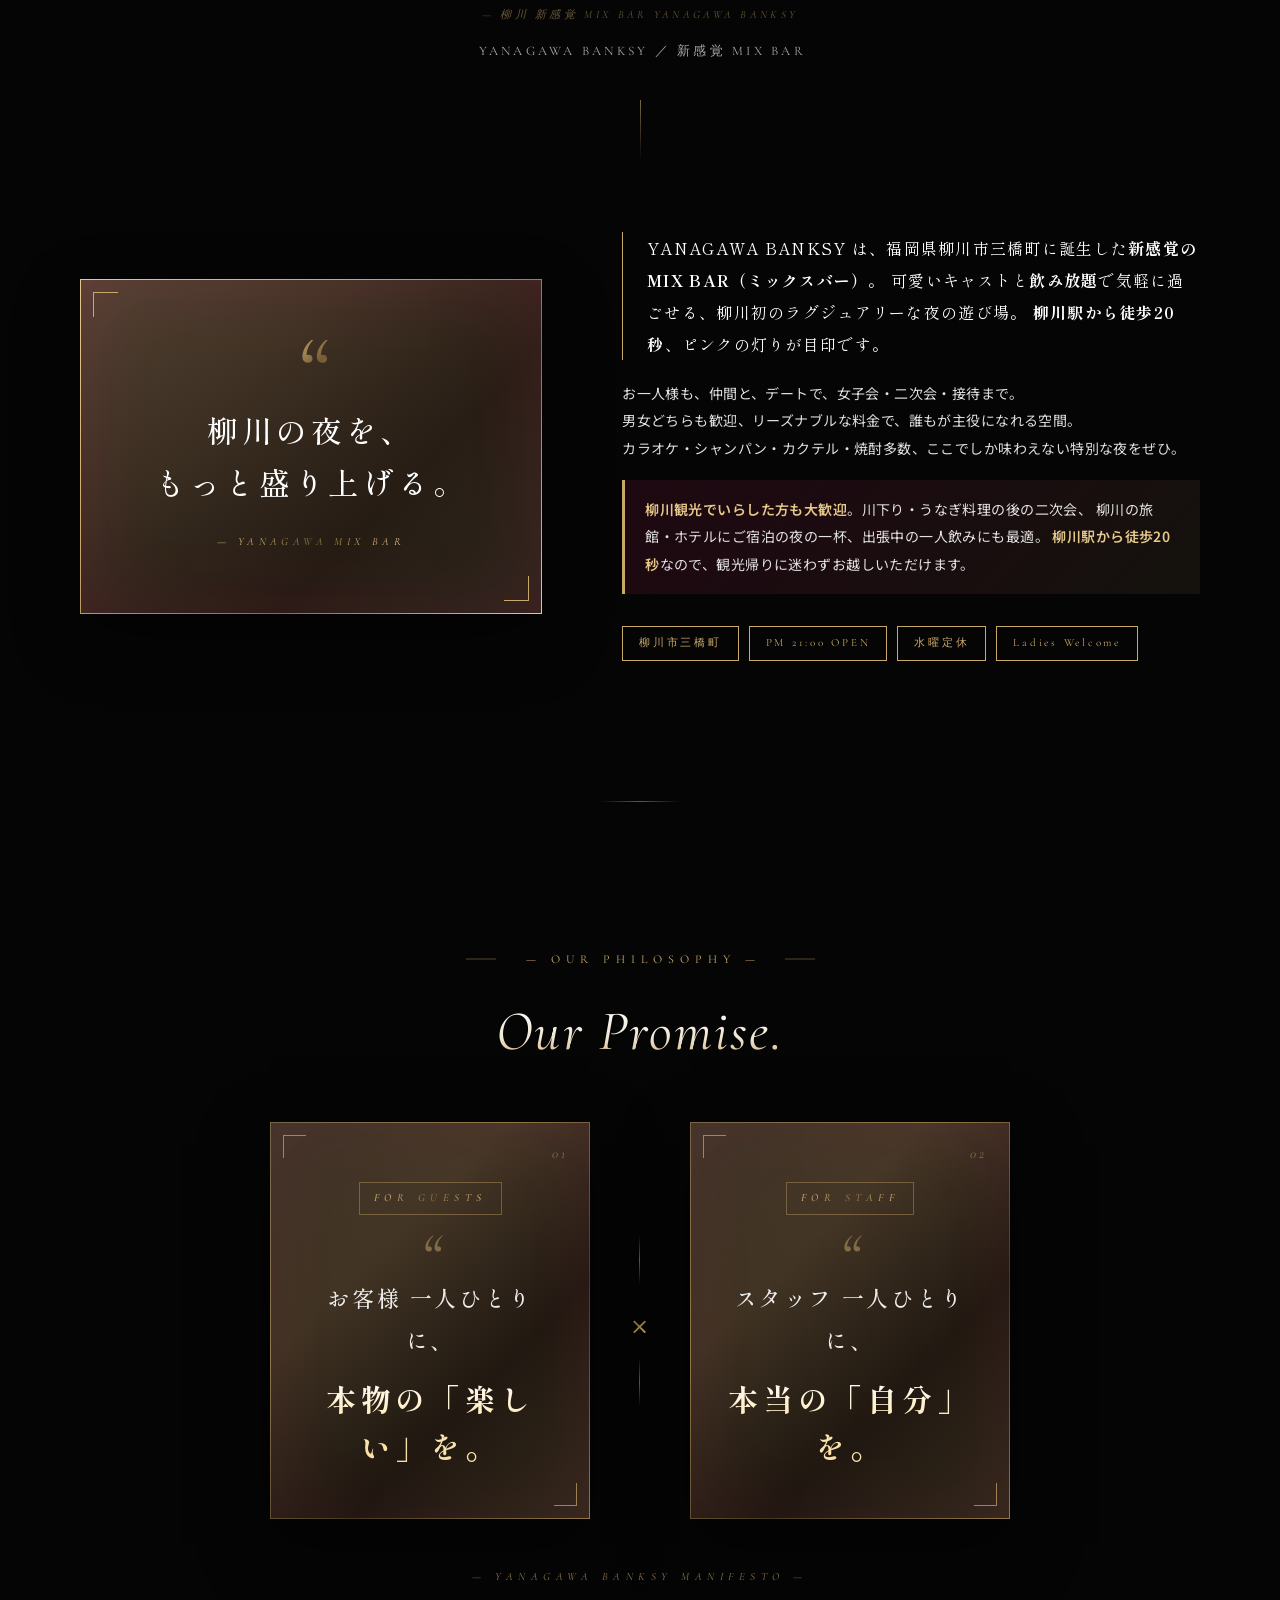
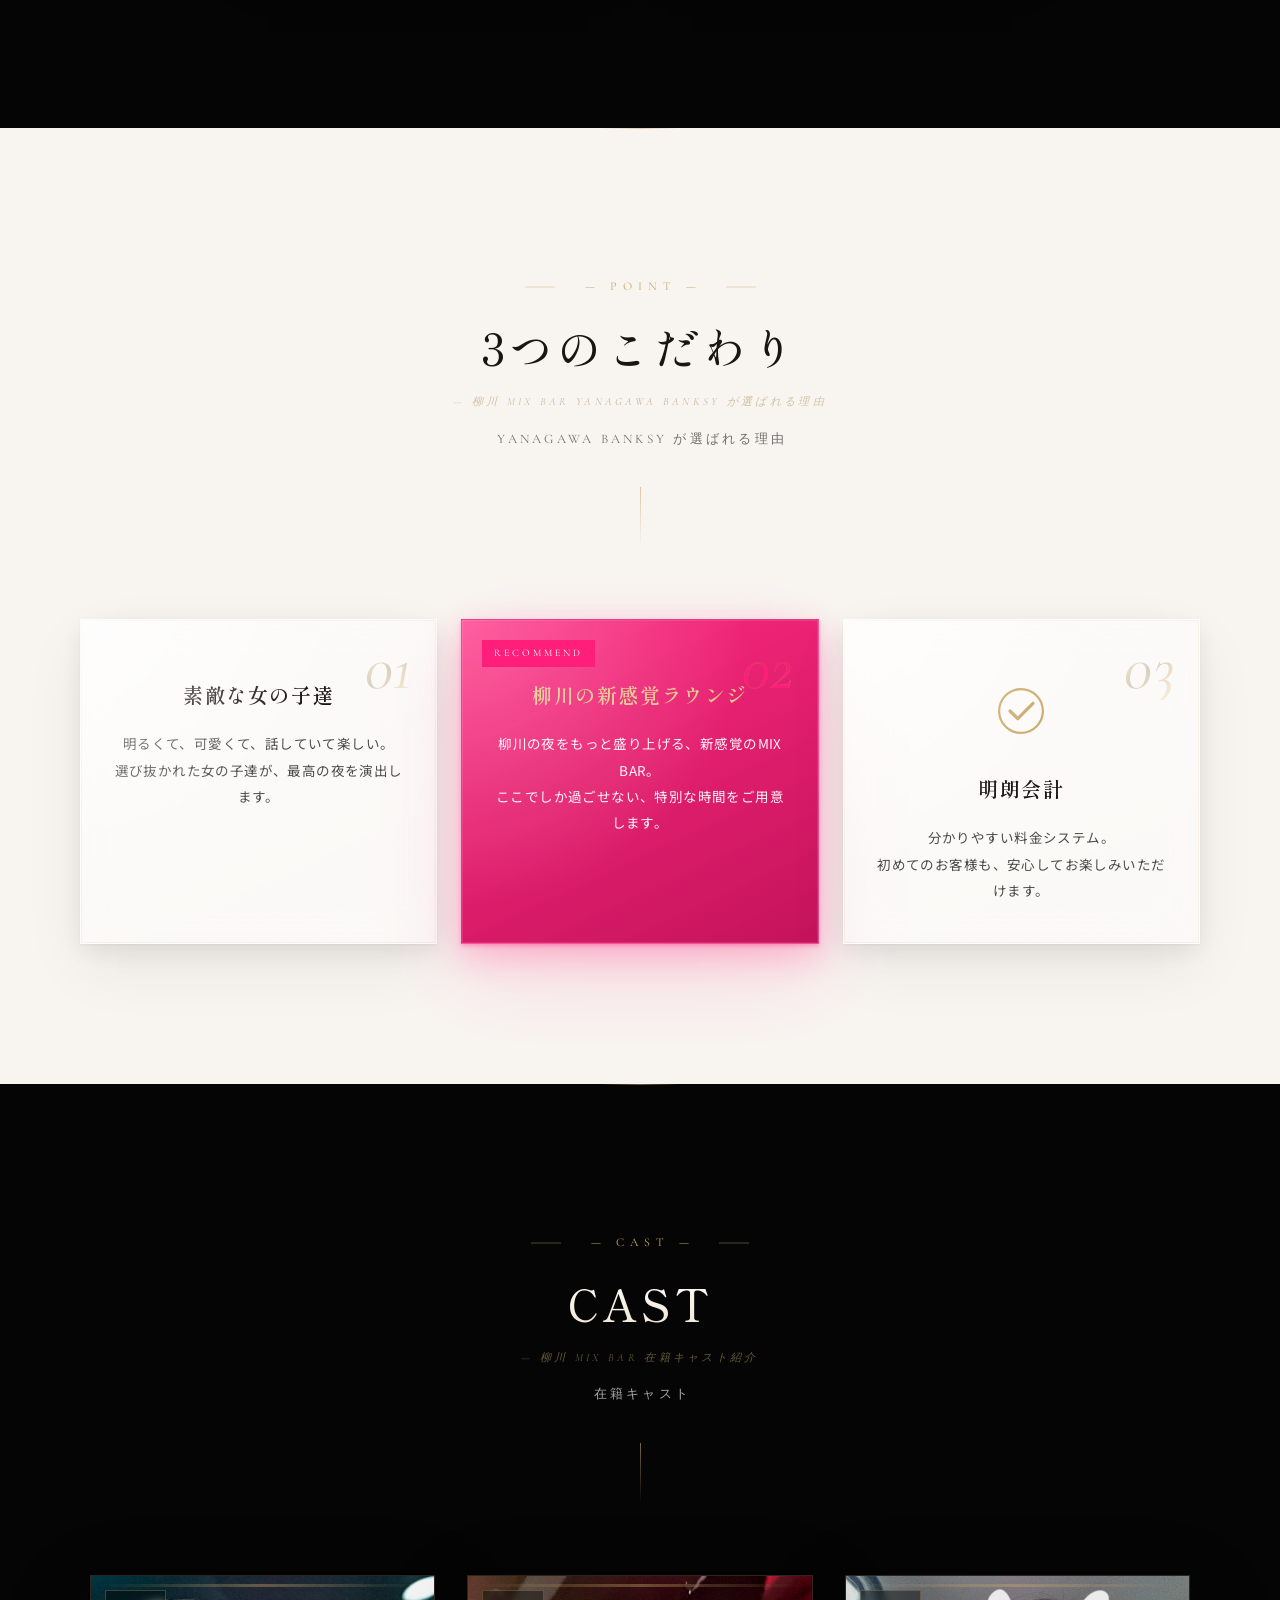
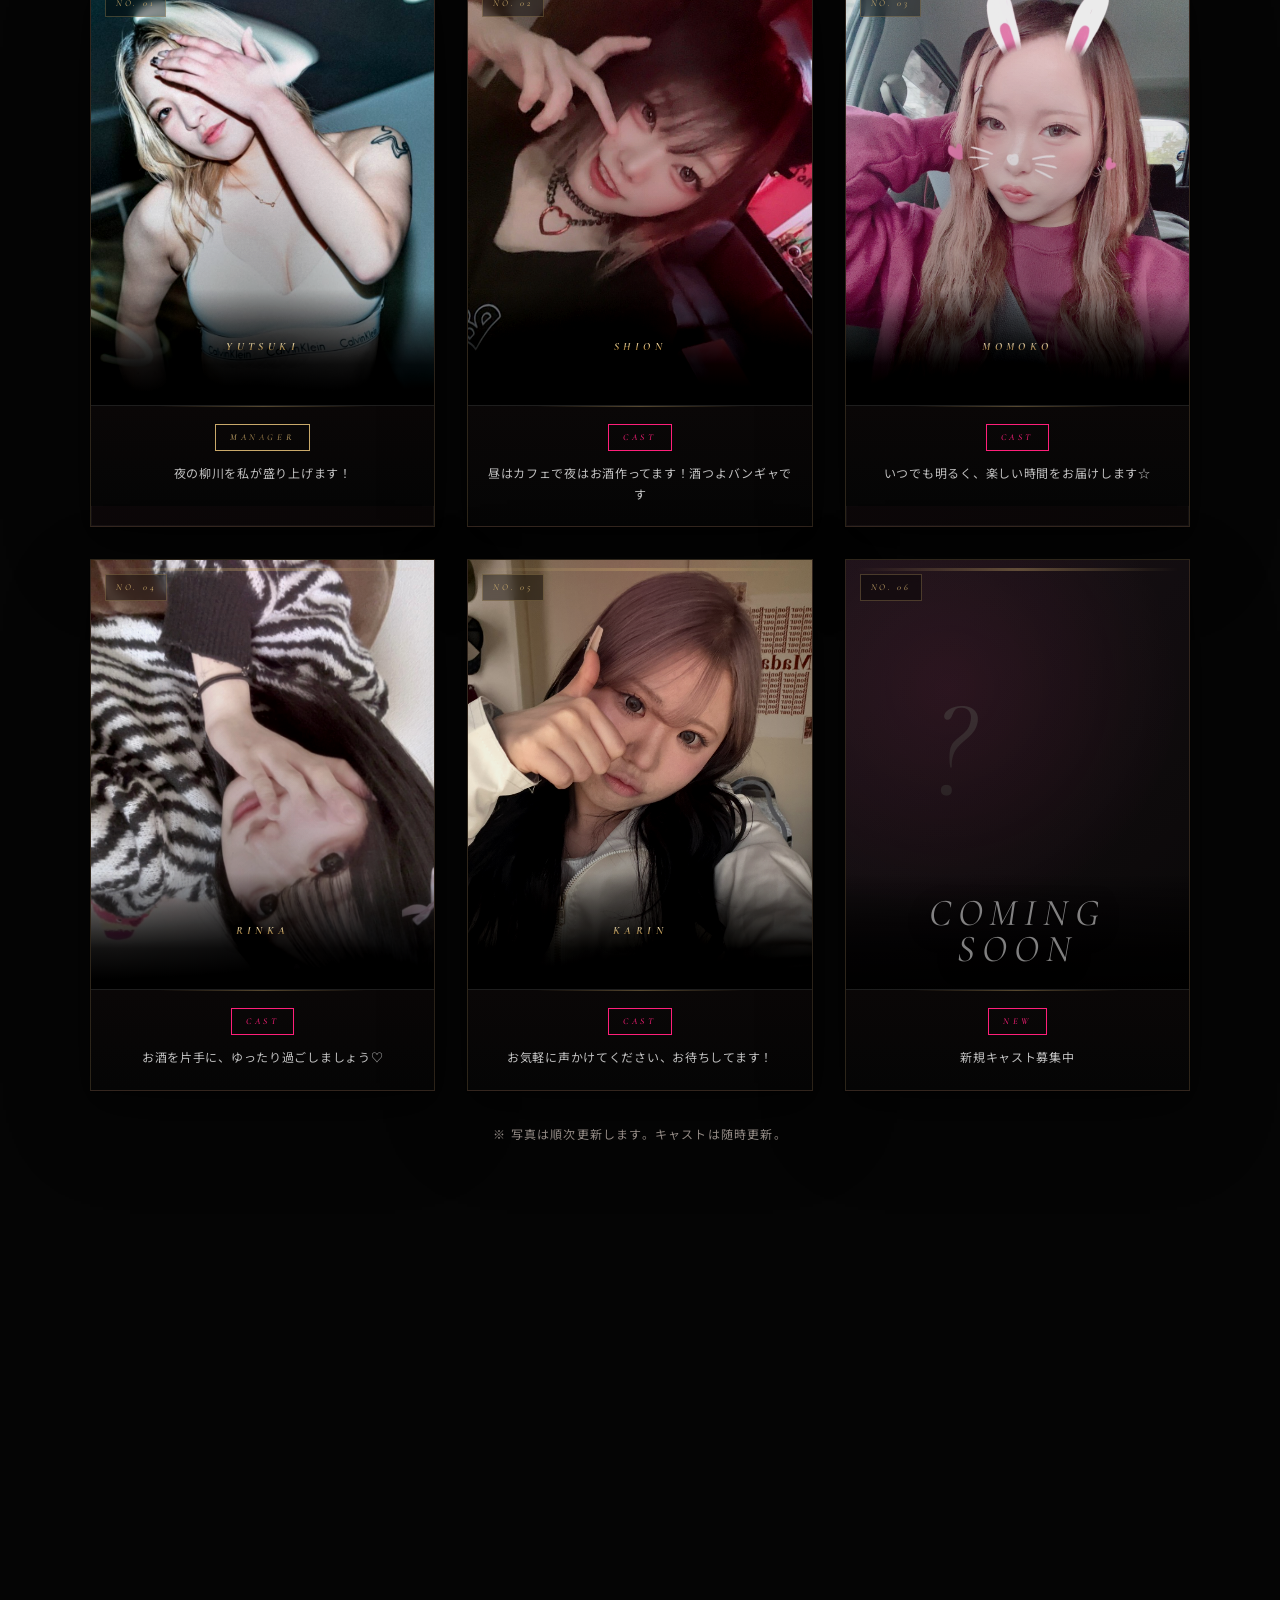
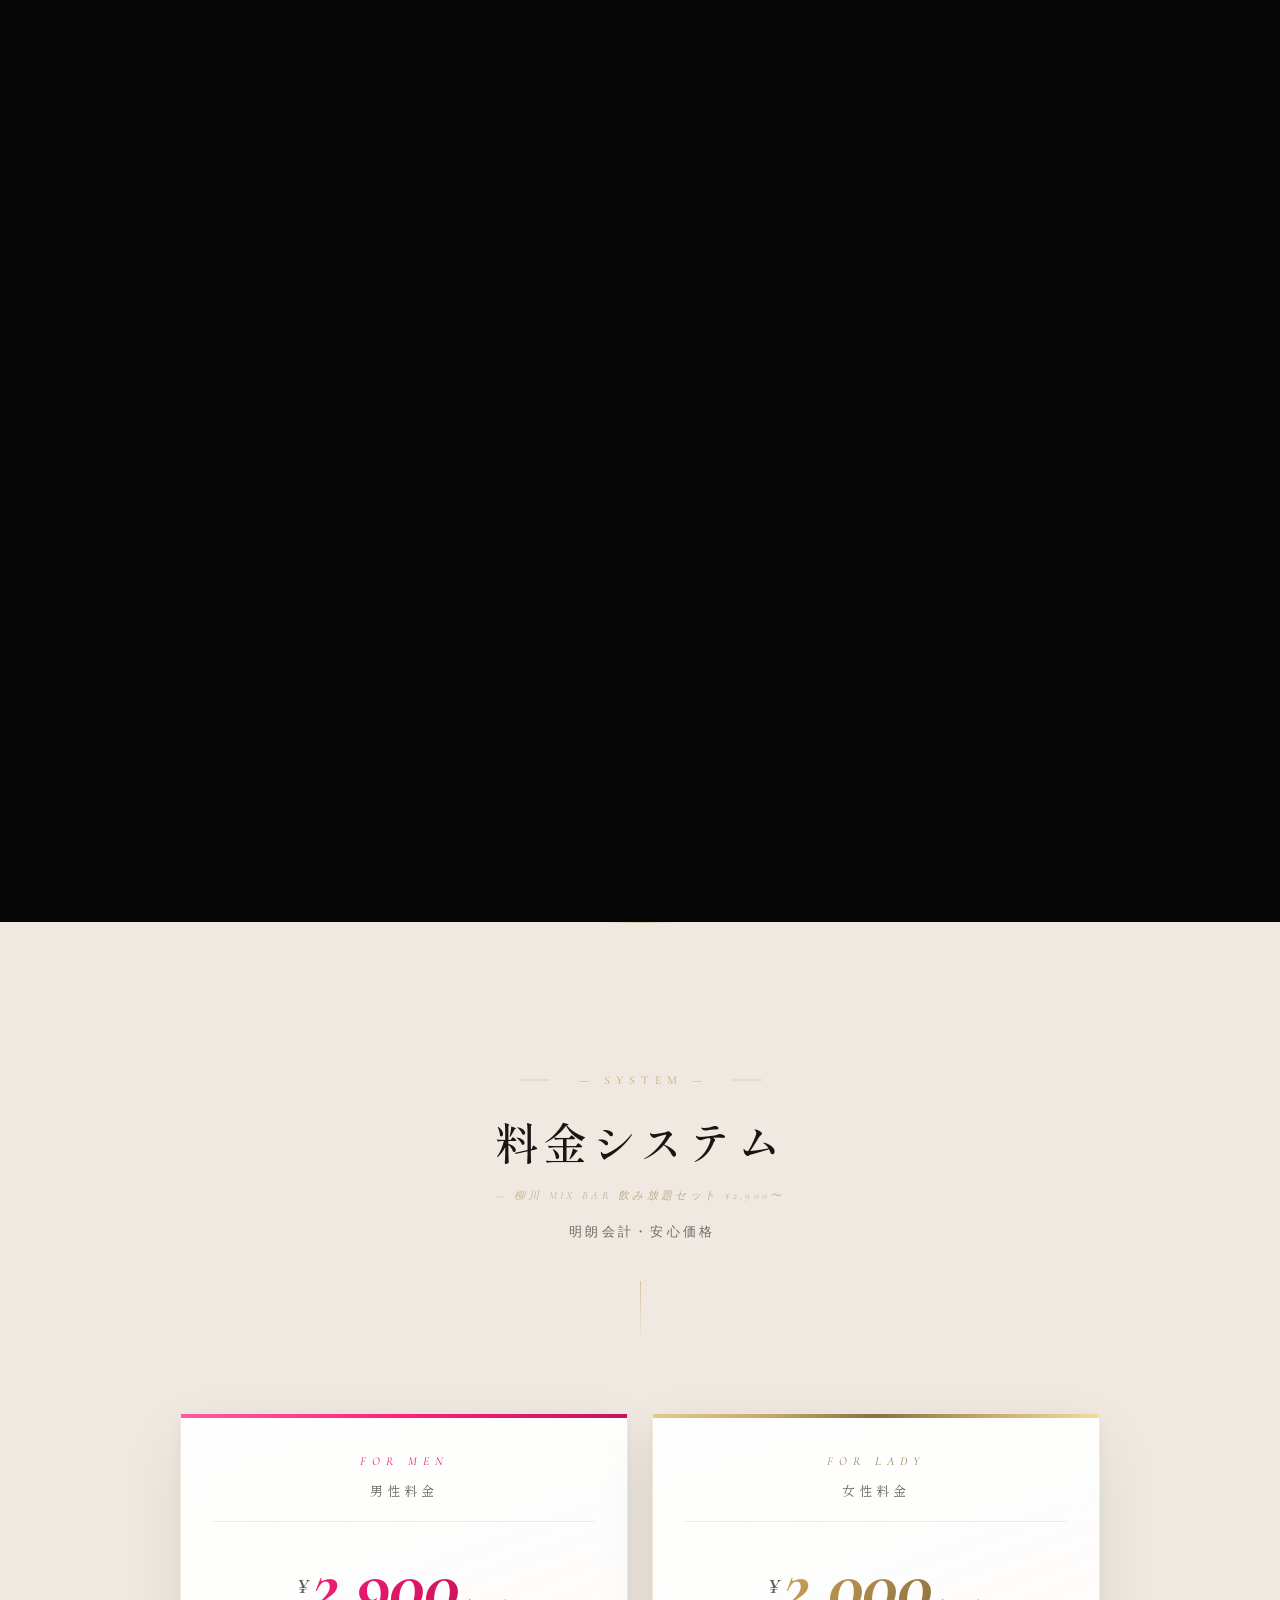
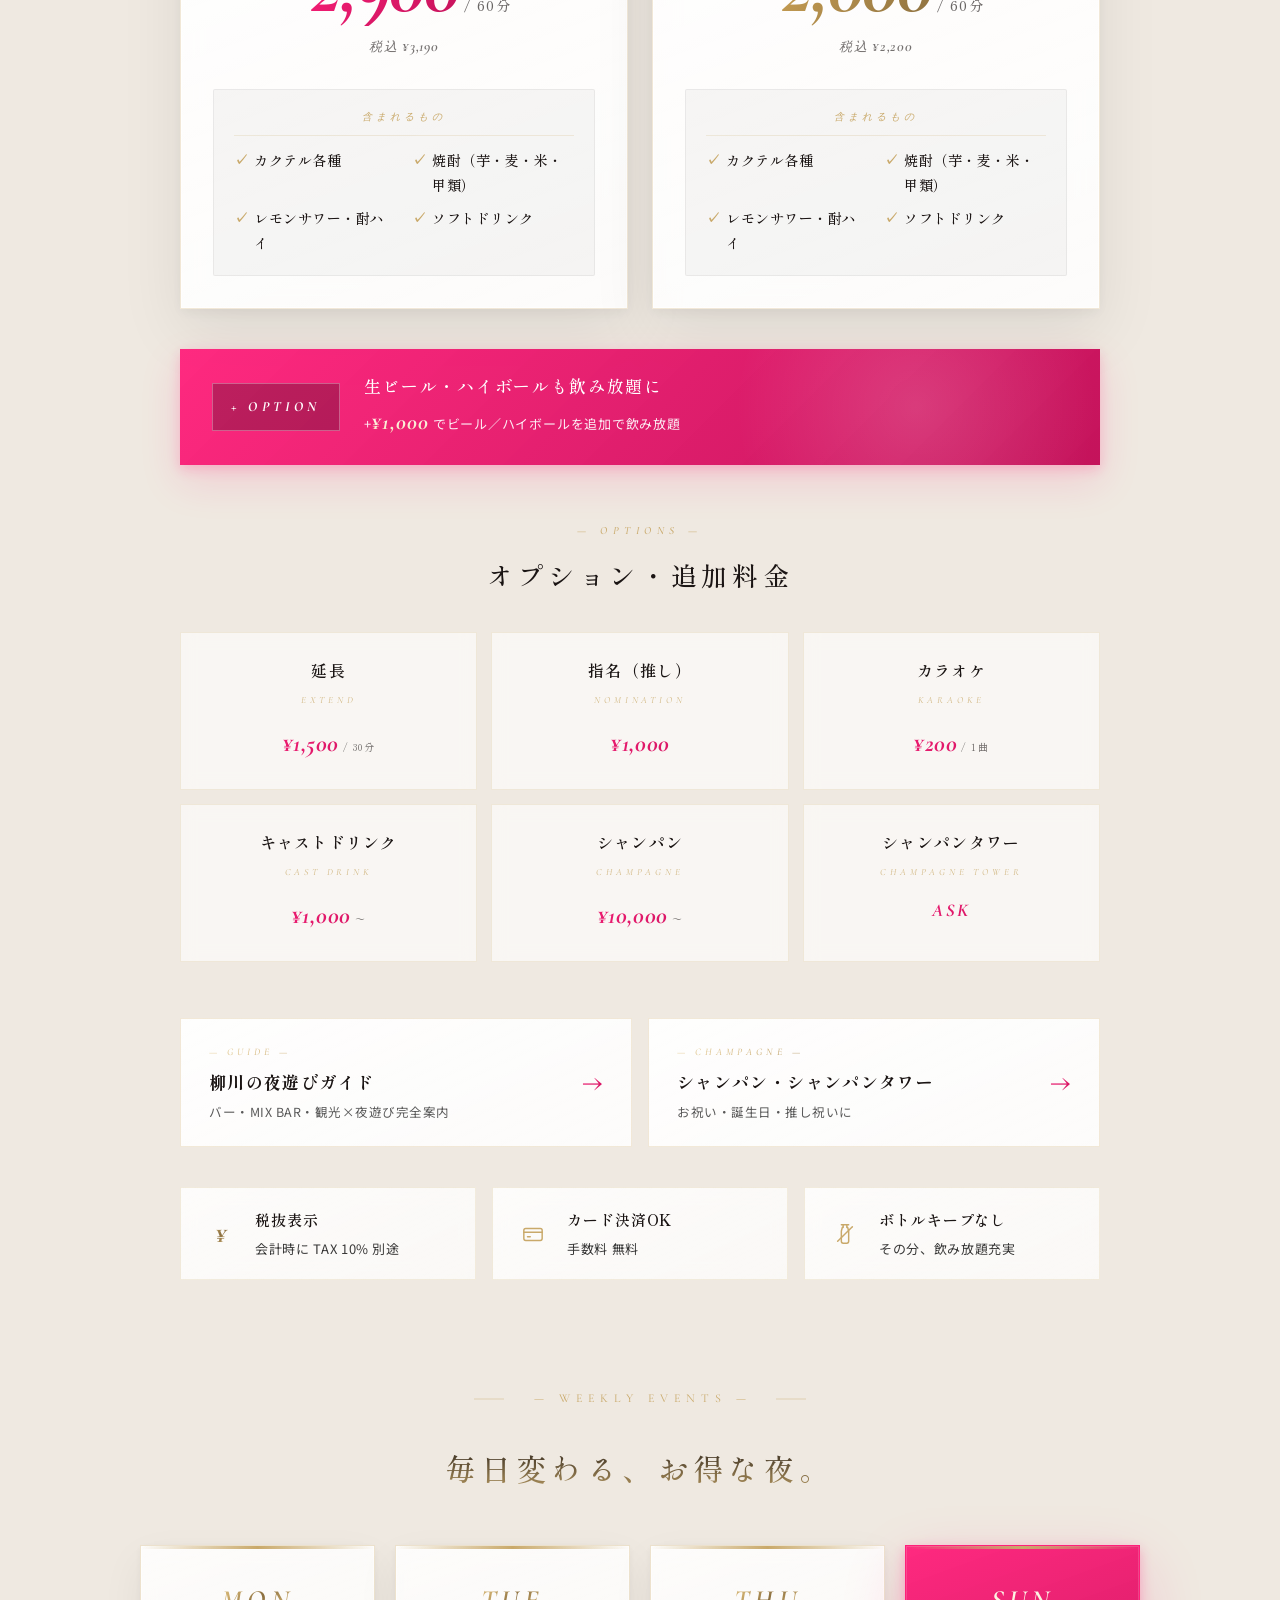
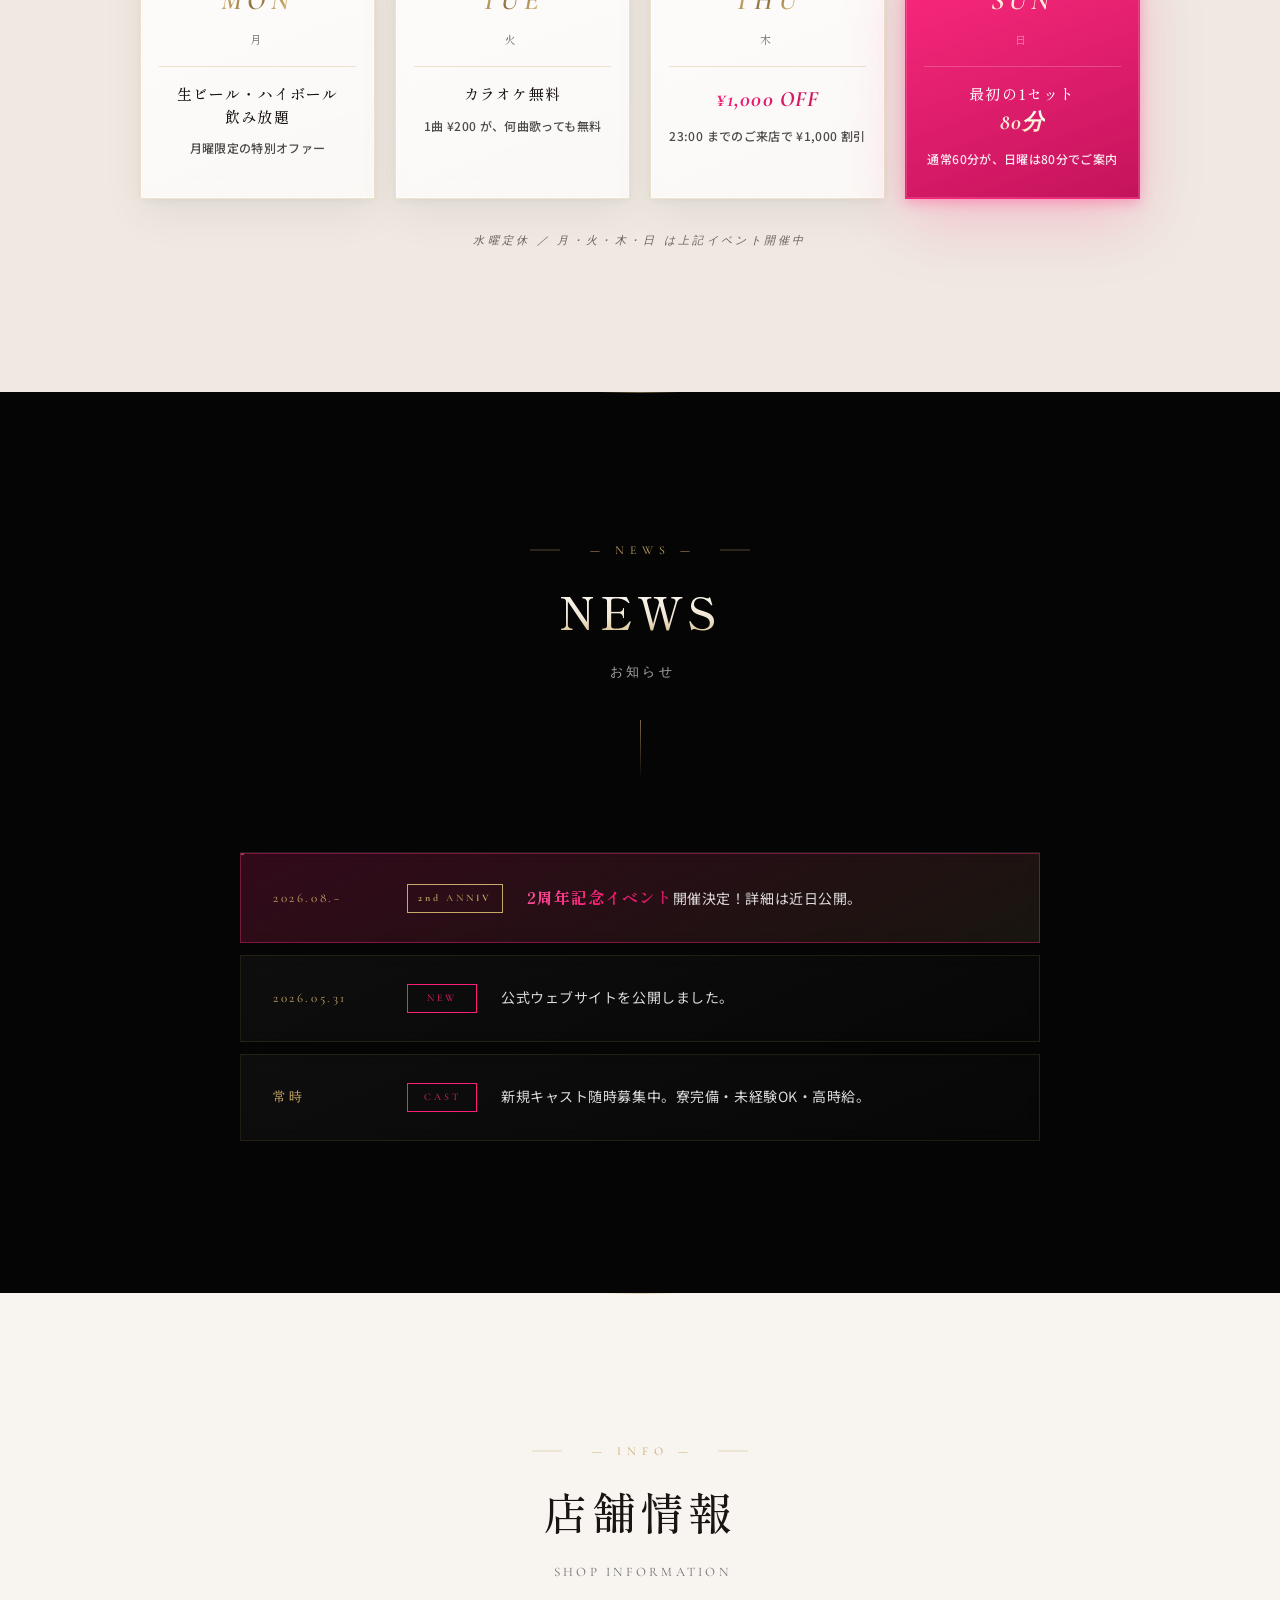
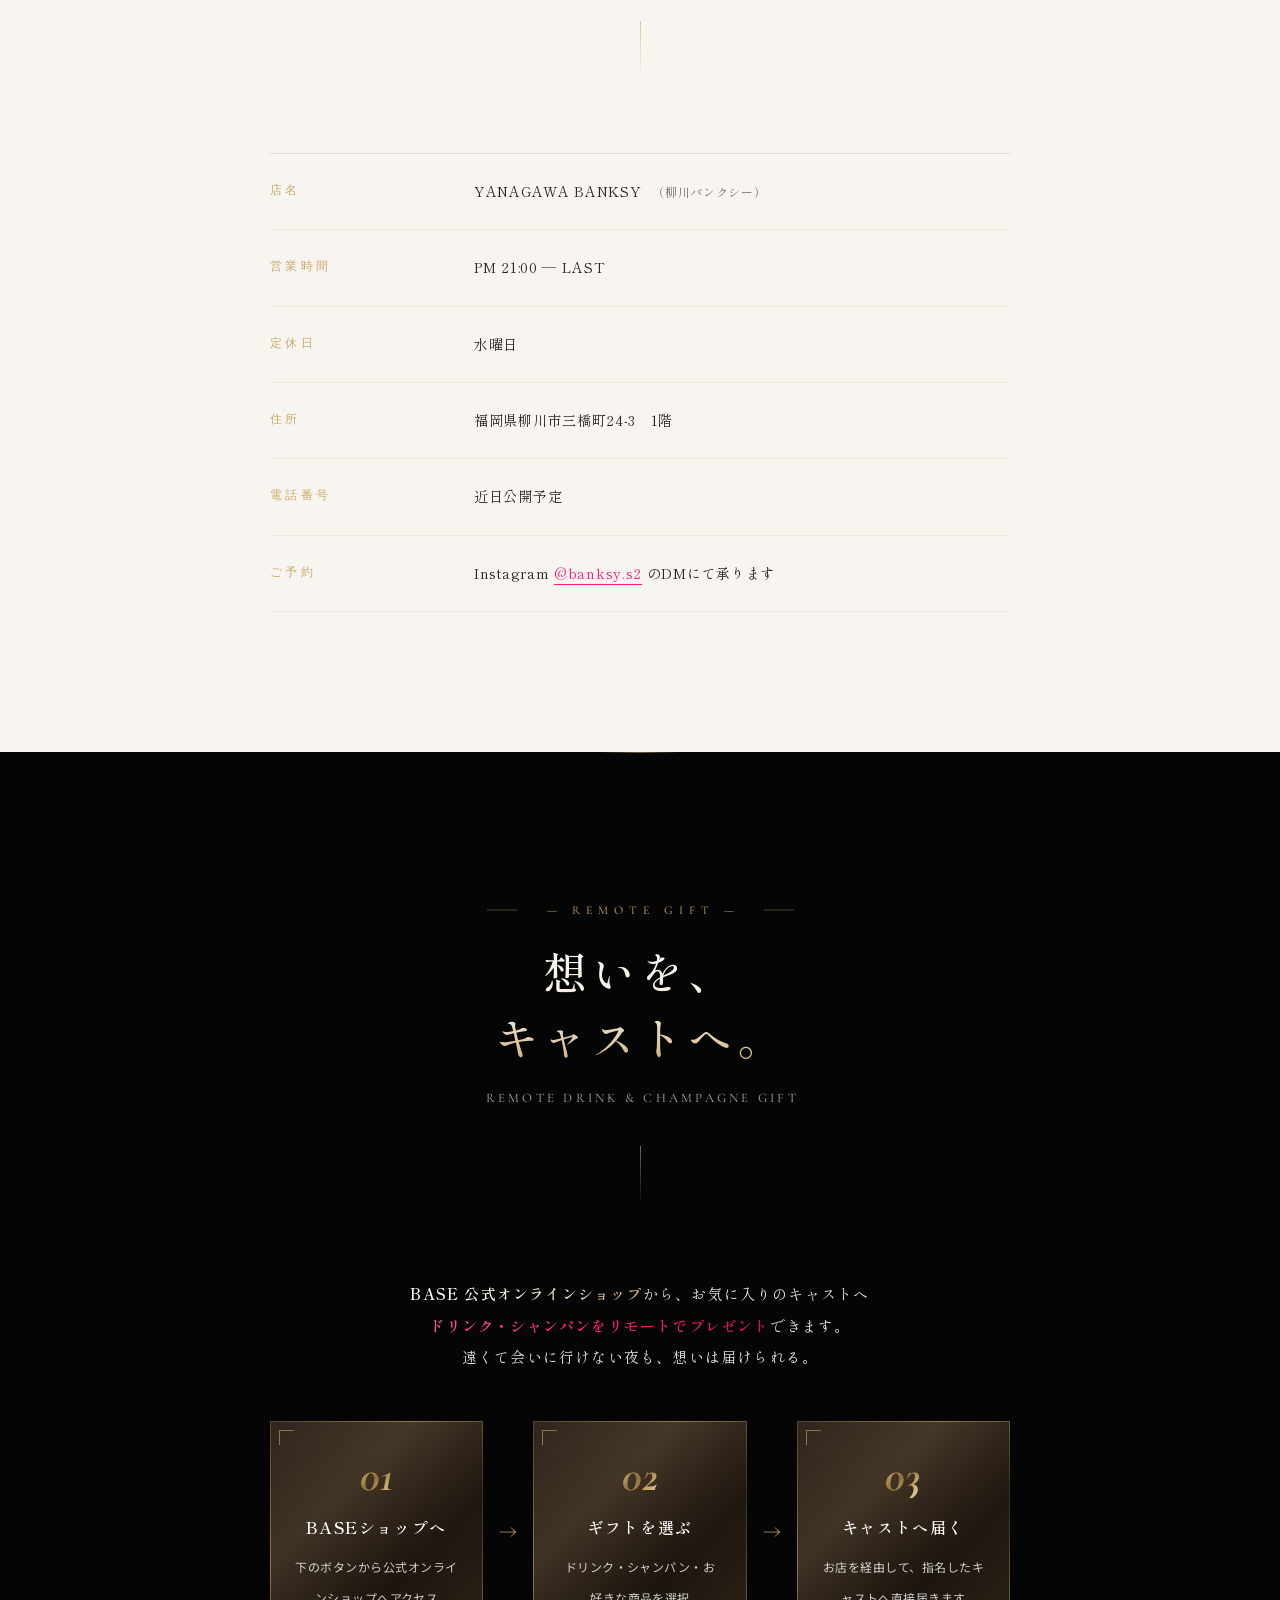
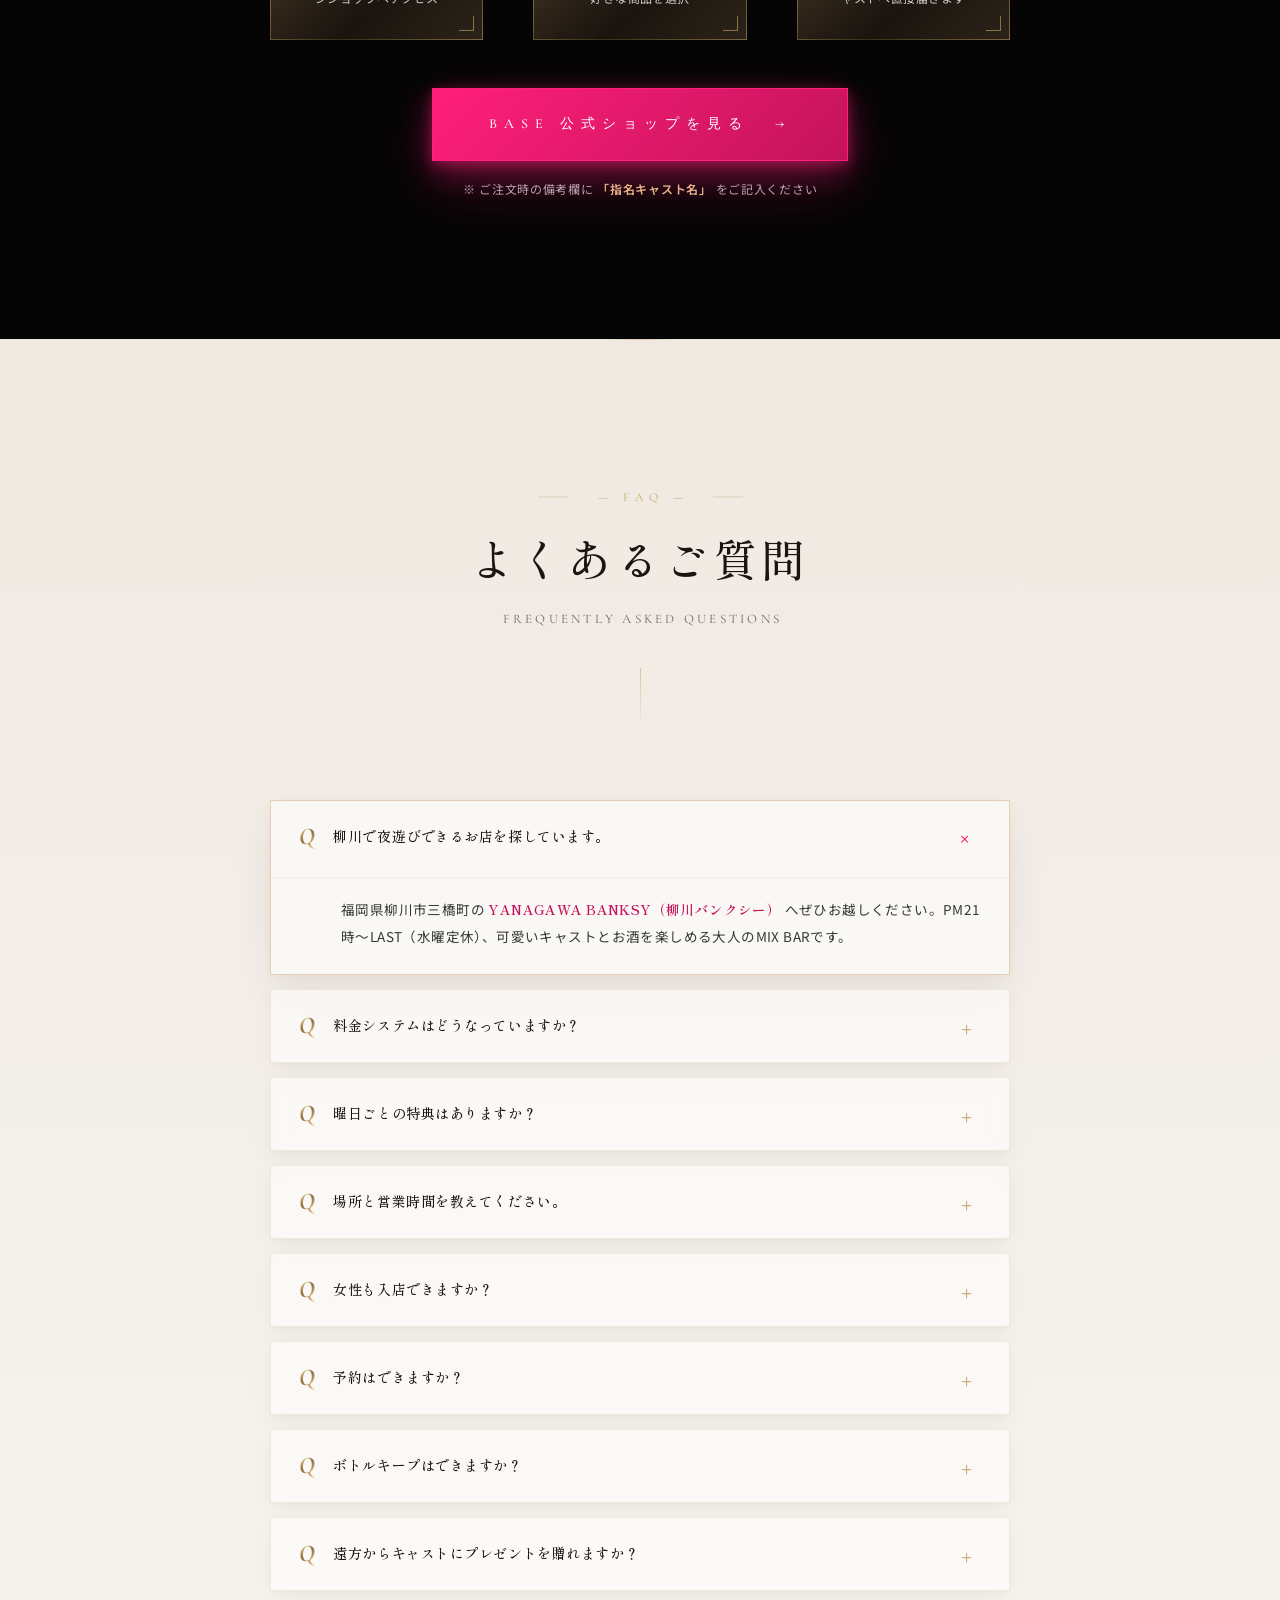
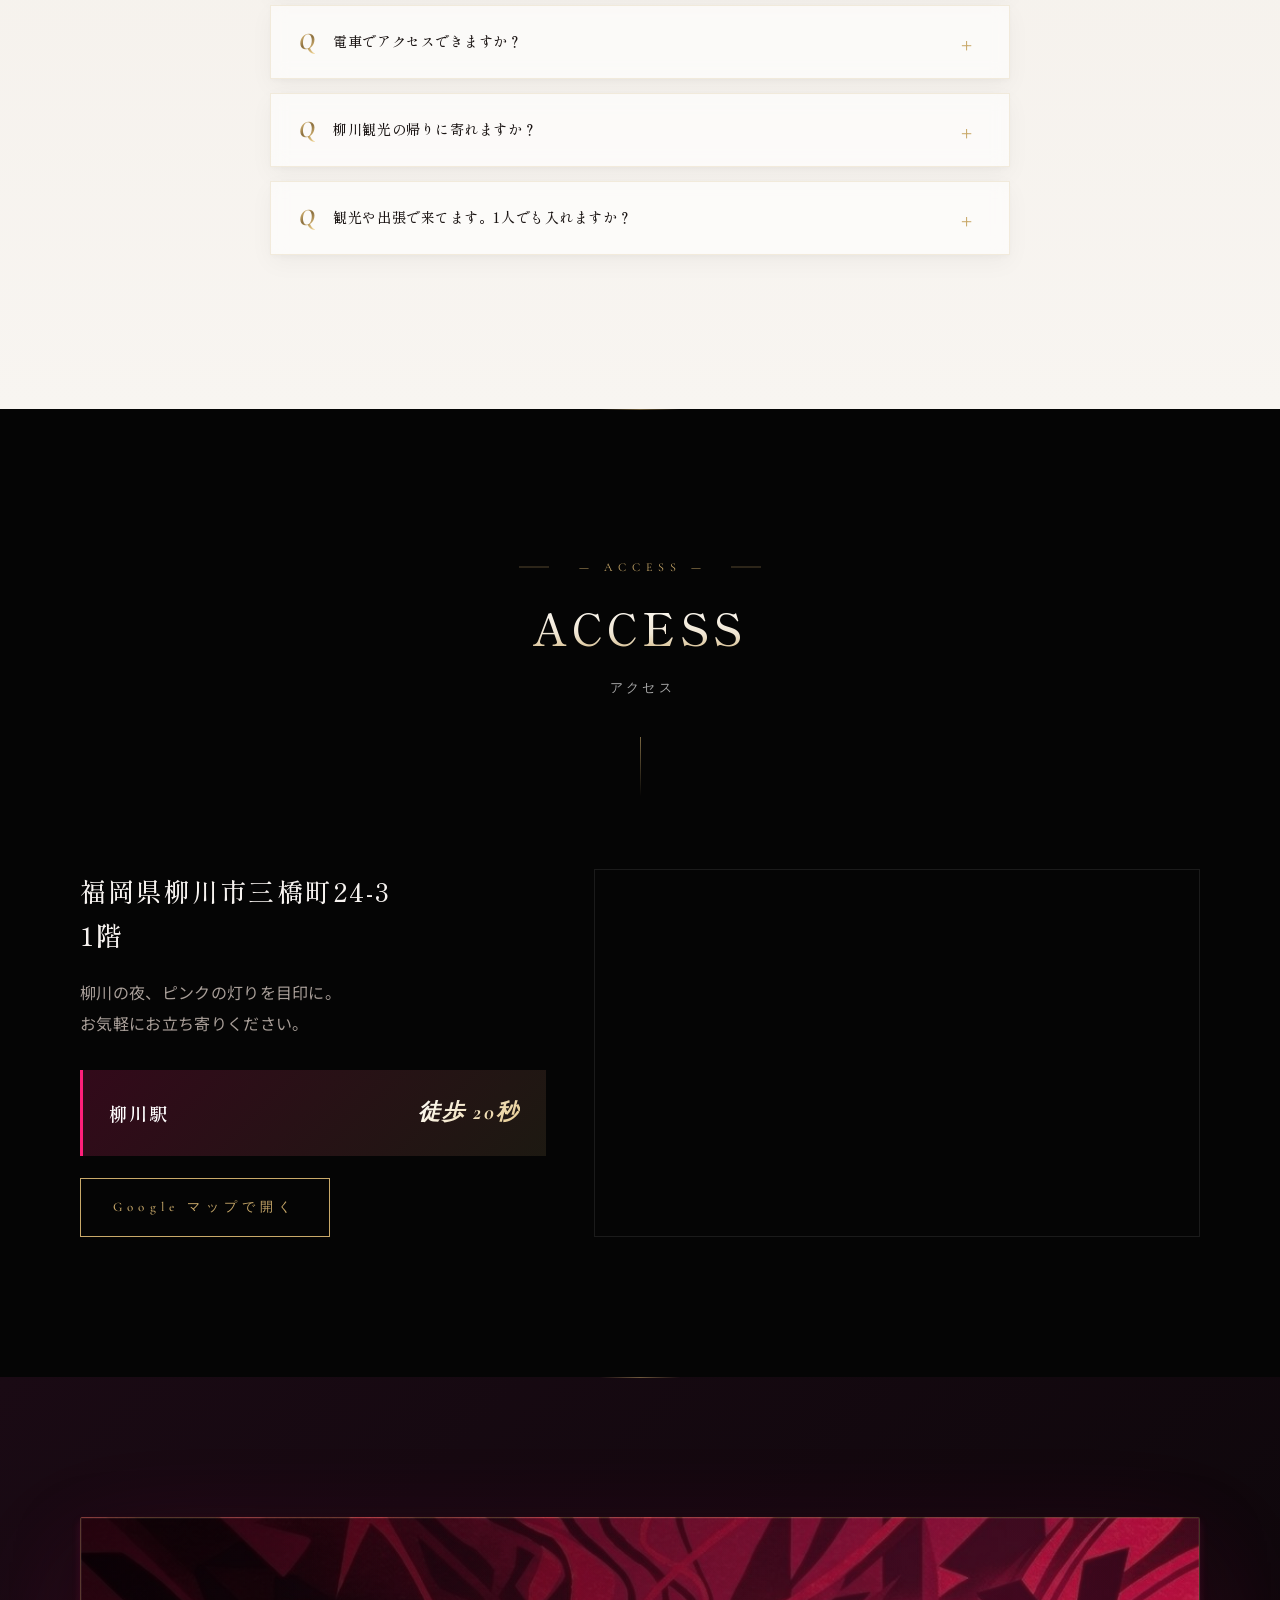
==== commit 78a126a0: "Add: 繁體中文版 (index-tw.html) 台湾向け" ====
--- a/index.html
+++ b/index.html
@@ -30,6 +30,9 @@
   <!-- hreflang -->
   <link rel="alternate" hreflang="ja" href="https://oneokrockmasato1020-bit.github.io/yanagawa-banksy/" />
   <link rel="alternate" hreflang="en" href="https://oneokrockmasato1020-bit.github.io/yanagawa-banksy/index-en.html" />
+  <link rel="alternate" hreflang="zh-CN" href="https://oneokrockmasato1020-bit.github.io/yanagawa-banksy/index-zh.html" />
+  <link rel="alternate" hreflang="zh-TW" href="https://oneokrockmasato1020-bit.github.io/yanagawa-banksy/index-tw.html" />
+  <link rel="alternate" hreflang="ko" href="https://oneokrockmasato1020-bit.github.io/yanagawa-banksy/index-ko.html" />
   <link rel="alternate" hreflang="x-default" href="https://oneokrockmasato1020-bit.github.io/yanagawa-banksy/" />
 
   <!-- ===== Geo Meta (柳川市の座標) ===== -->
@@ -1511,6 +1514,17 @@
           <ul>
             <li><a href="guide.html">柳川の夜遊びガイド</a></li>
             <li><a href="champagne.html">シャンパン・シャンパンタワー</a></li>
+            <li><a href="ladies.html">女性の方向け（女子会・一人飲み）</a></li>
+          </ul>
+        </div>
+        <div>
+          <h4>LANGUAGE</h4>
+          <ul>
+            <li><a href="index.html">🇯🇵 日本語 (現在)</a></li>
+            <li><a href="index-en.html">🇺🇸 English</a></li>
+            <li><a href="index-zh.html">🇨🇳 简体中文</a></li>
+            <li><a href="index-tw.html">🇹🇼 繁體中文</a></li>
+            <li><a href="index-ko.html">🇰🇷 한국어</a></li>
           </ul>
         </div>
         <div>
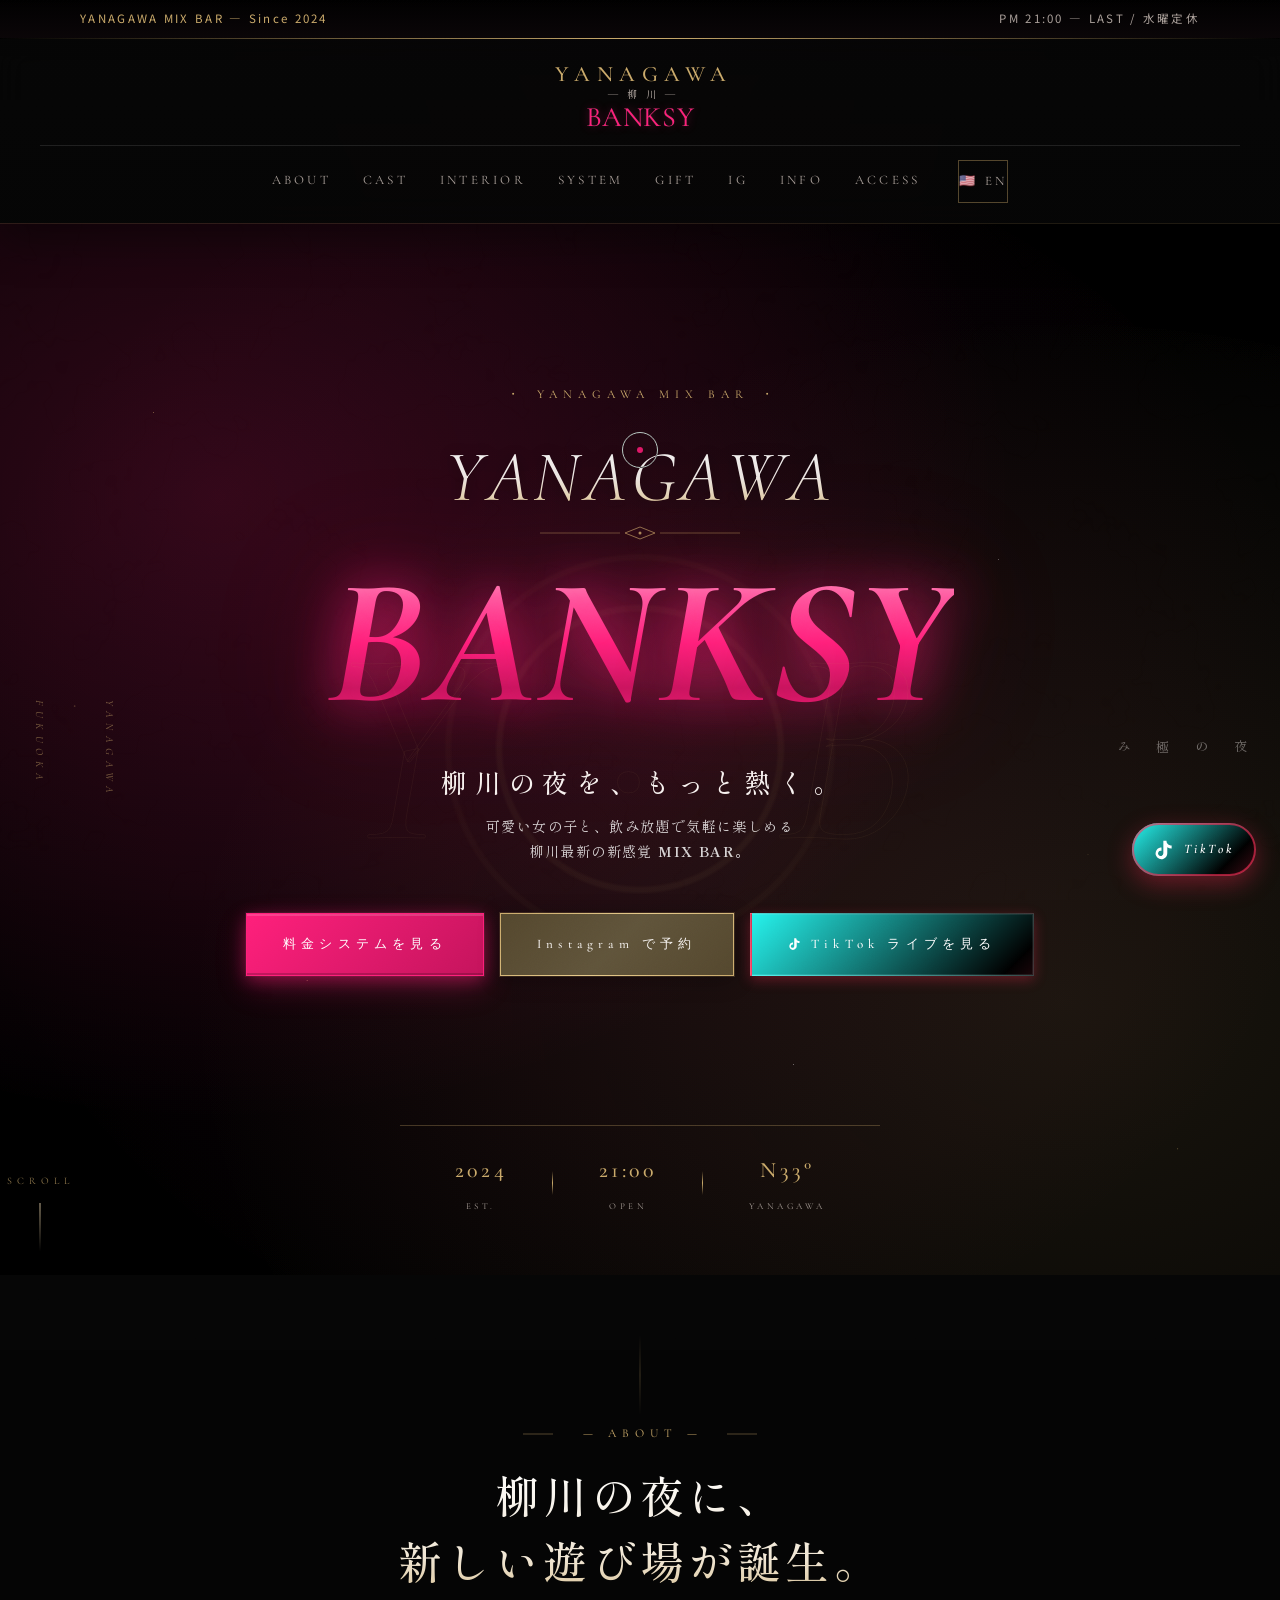
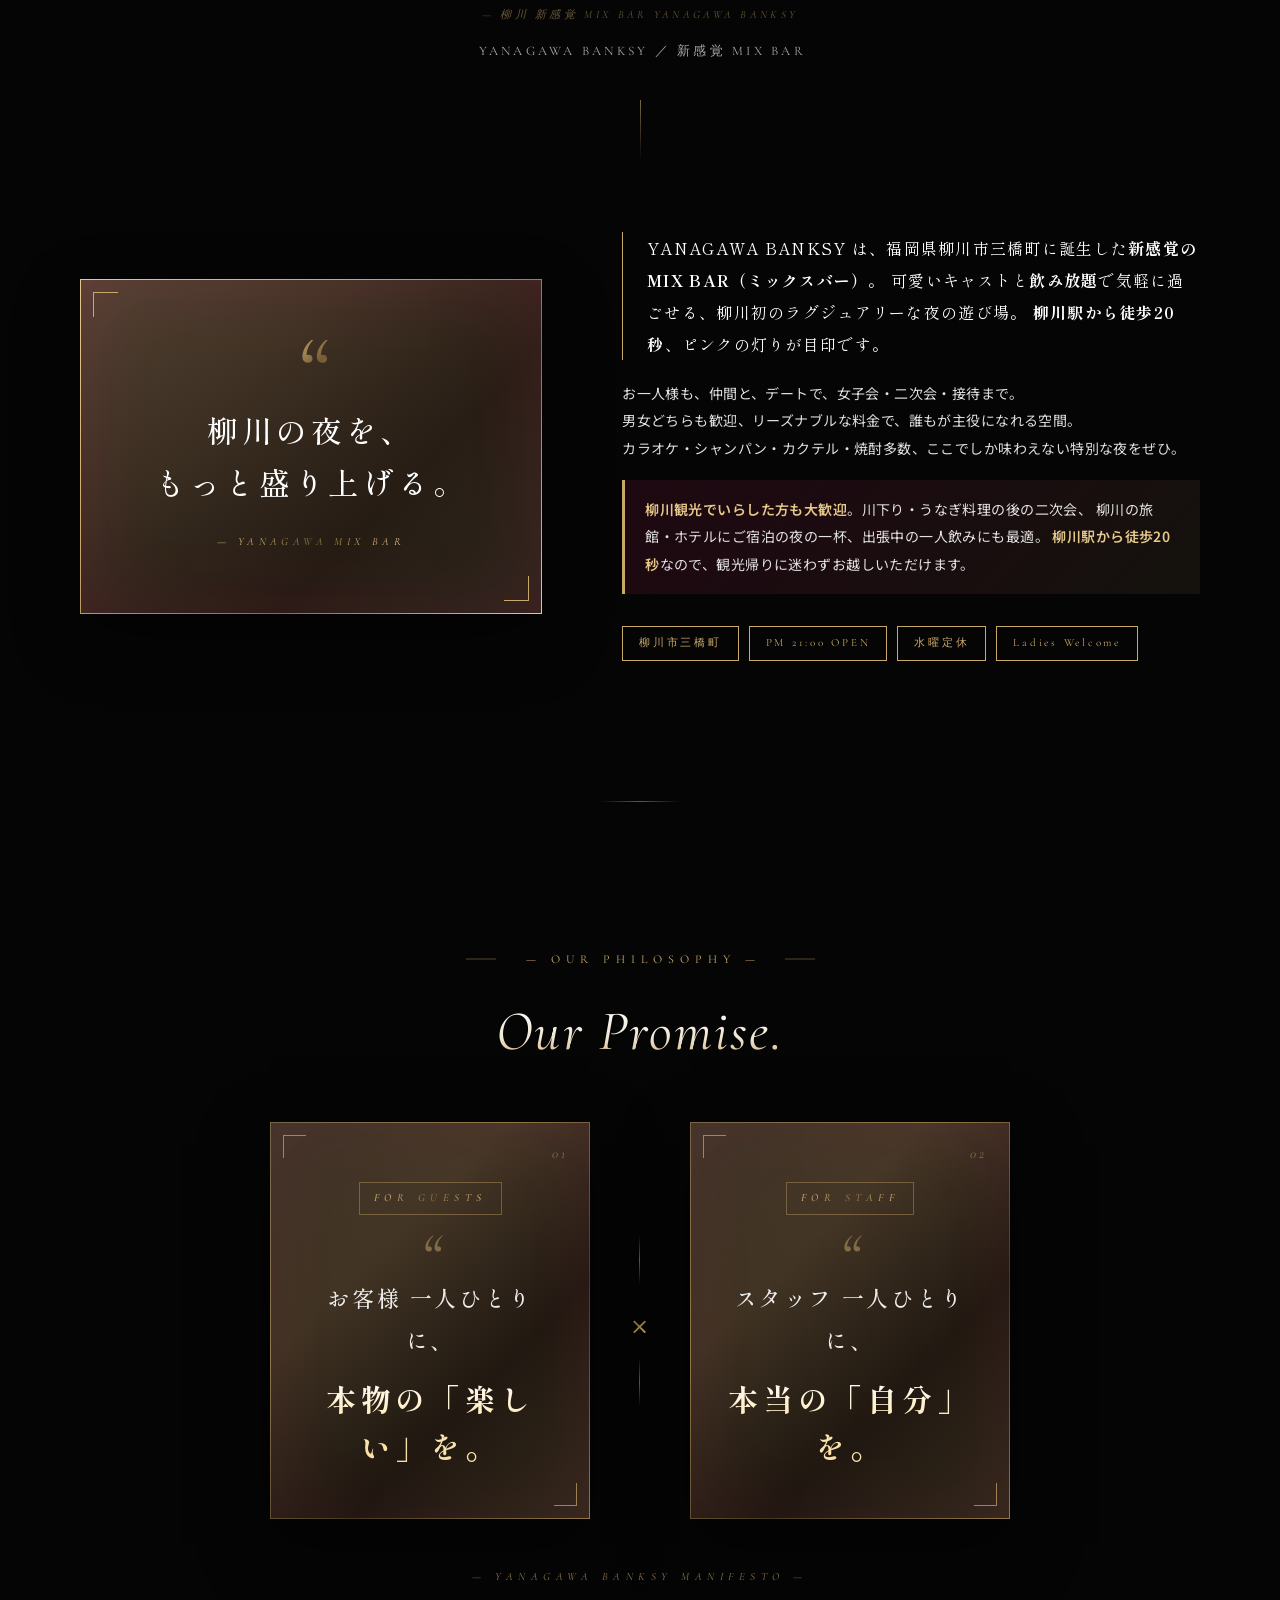
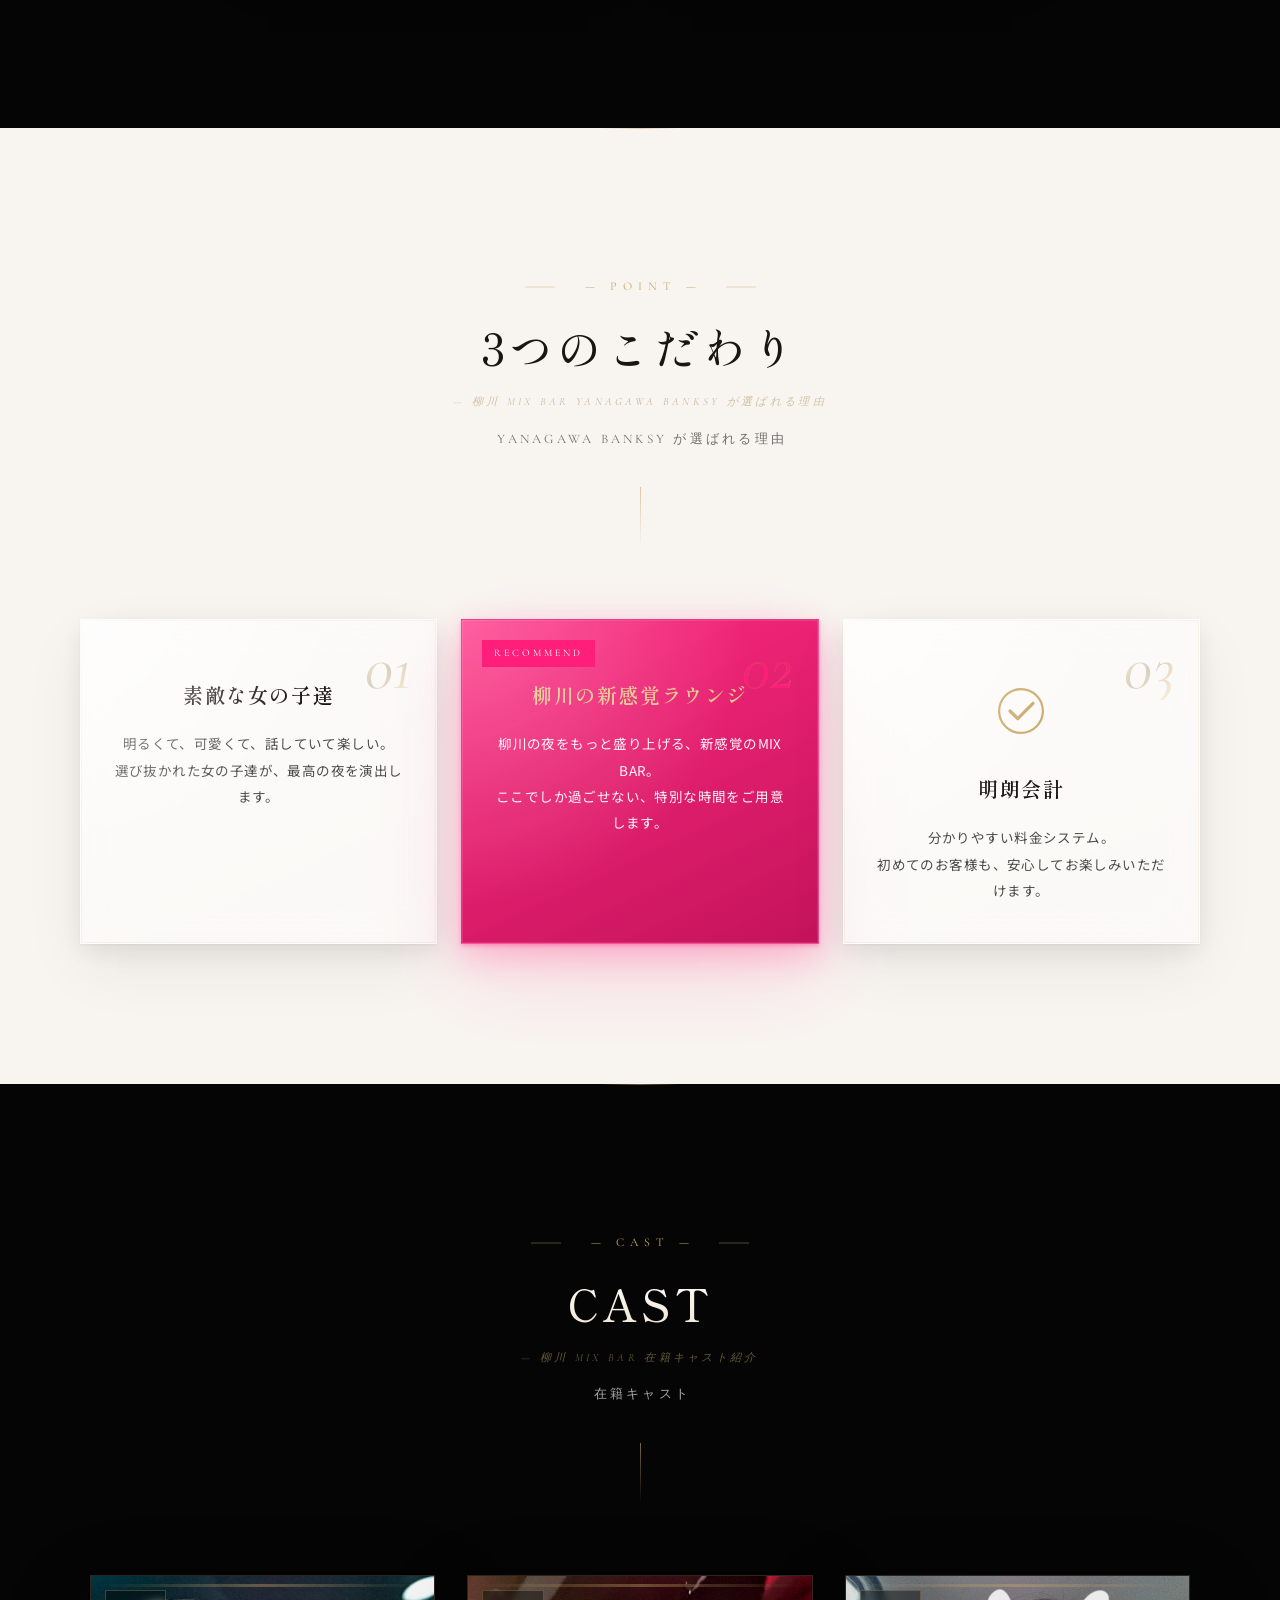
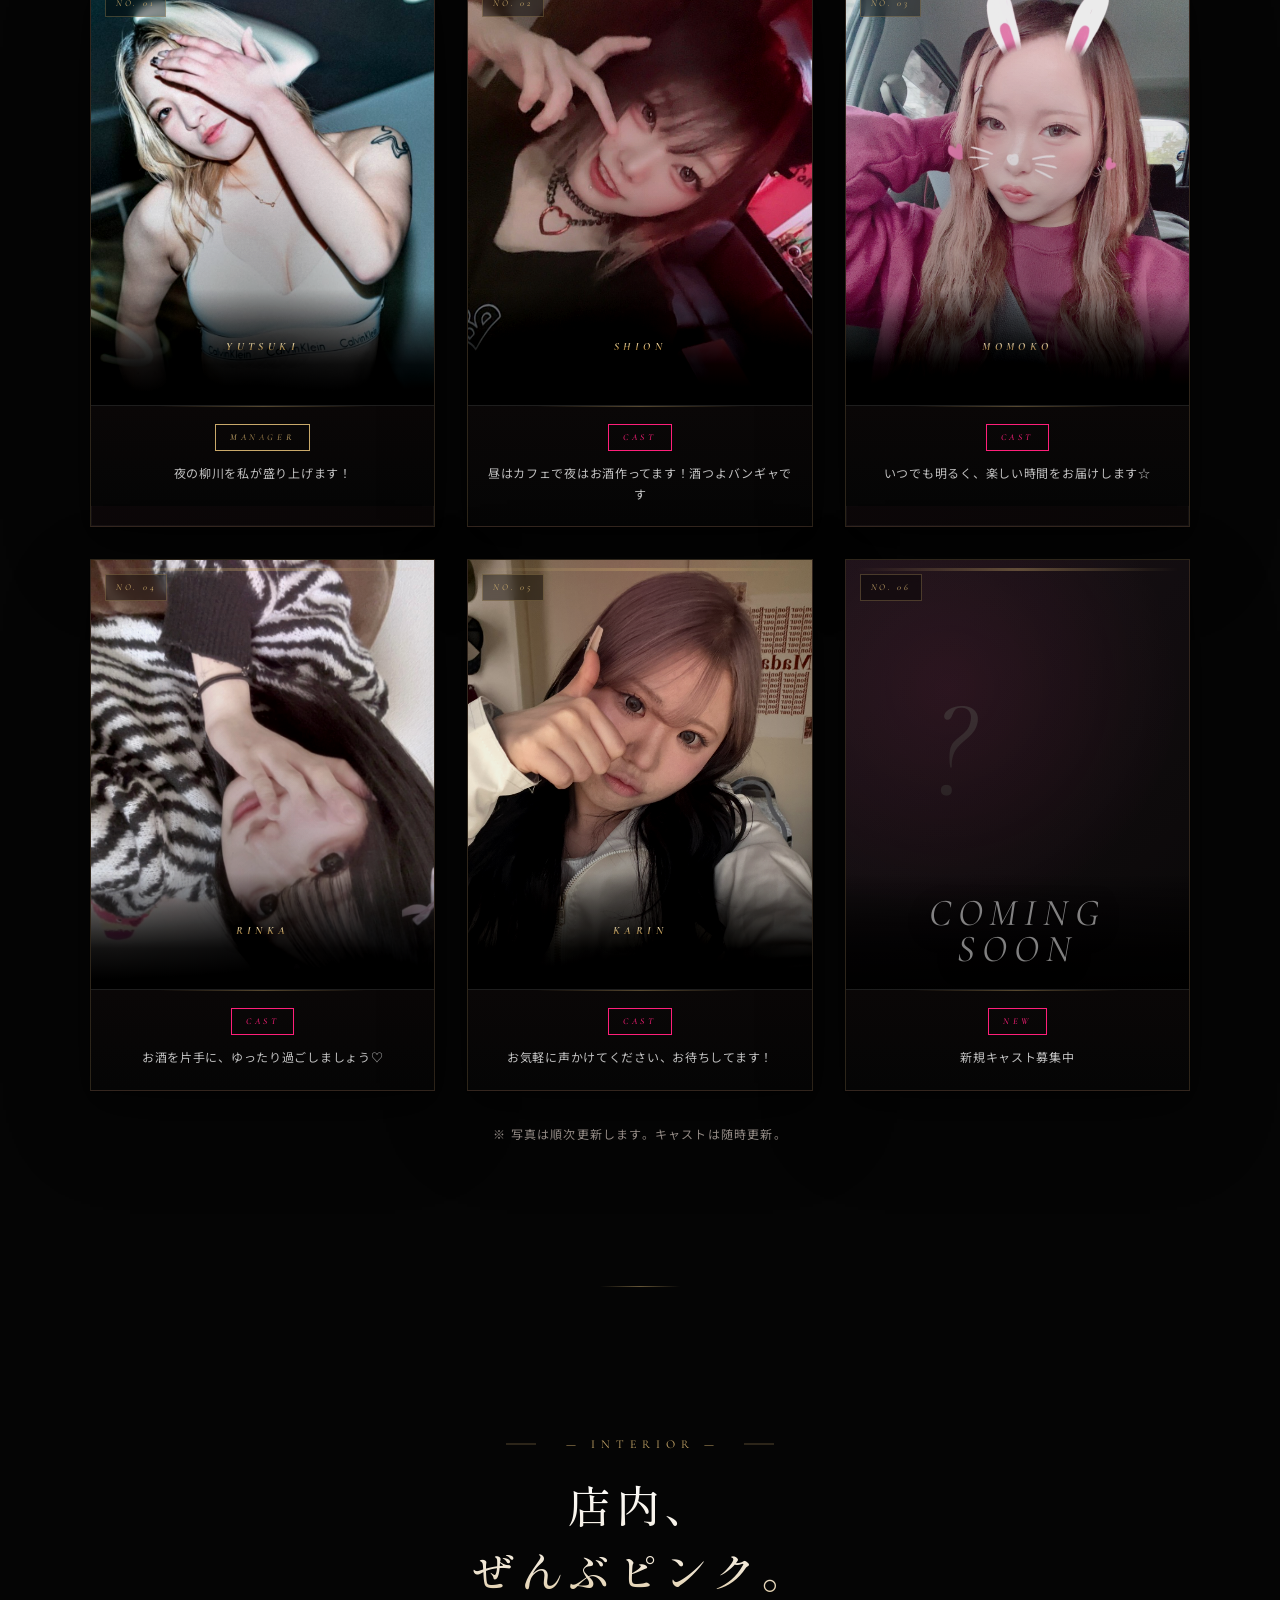
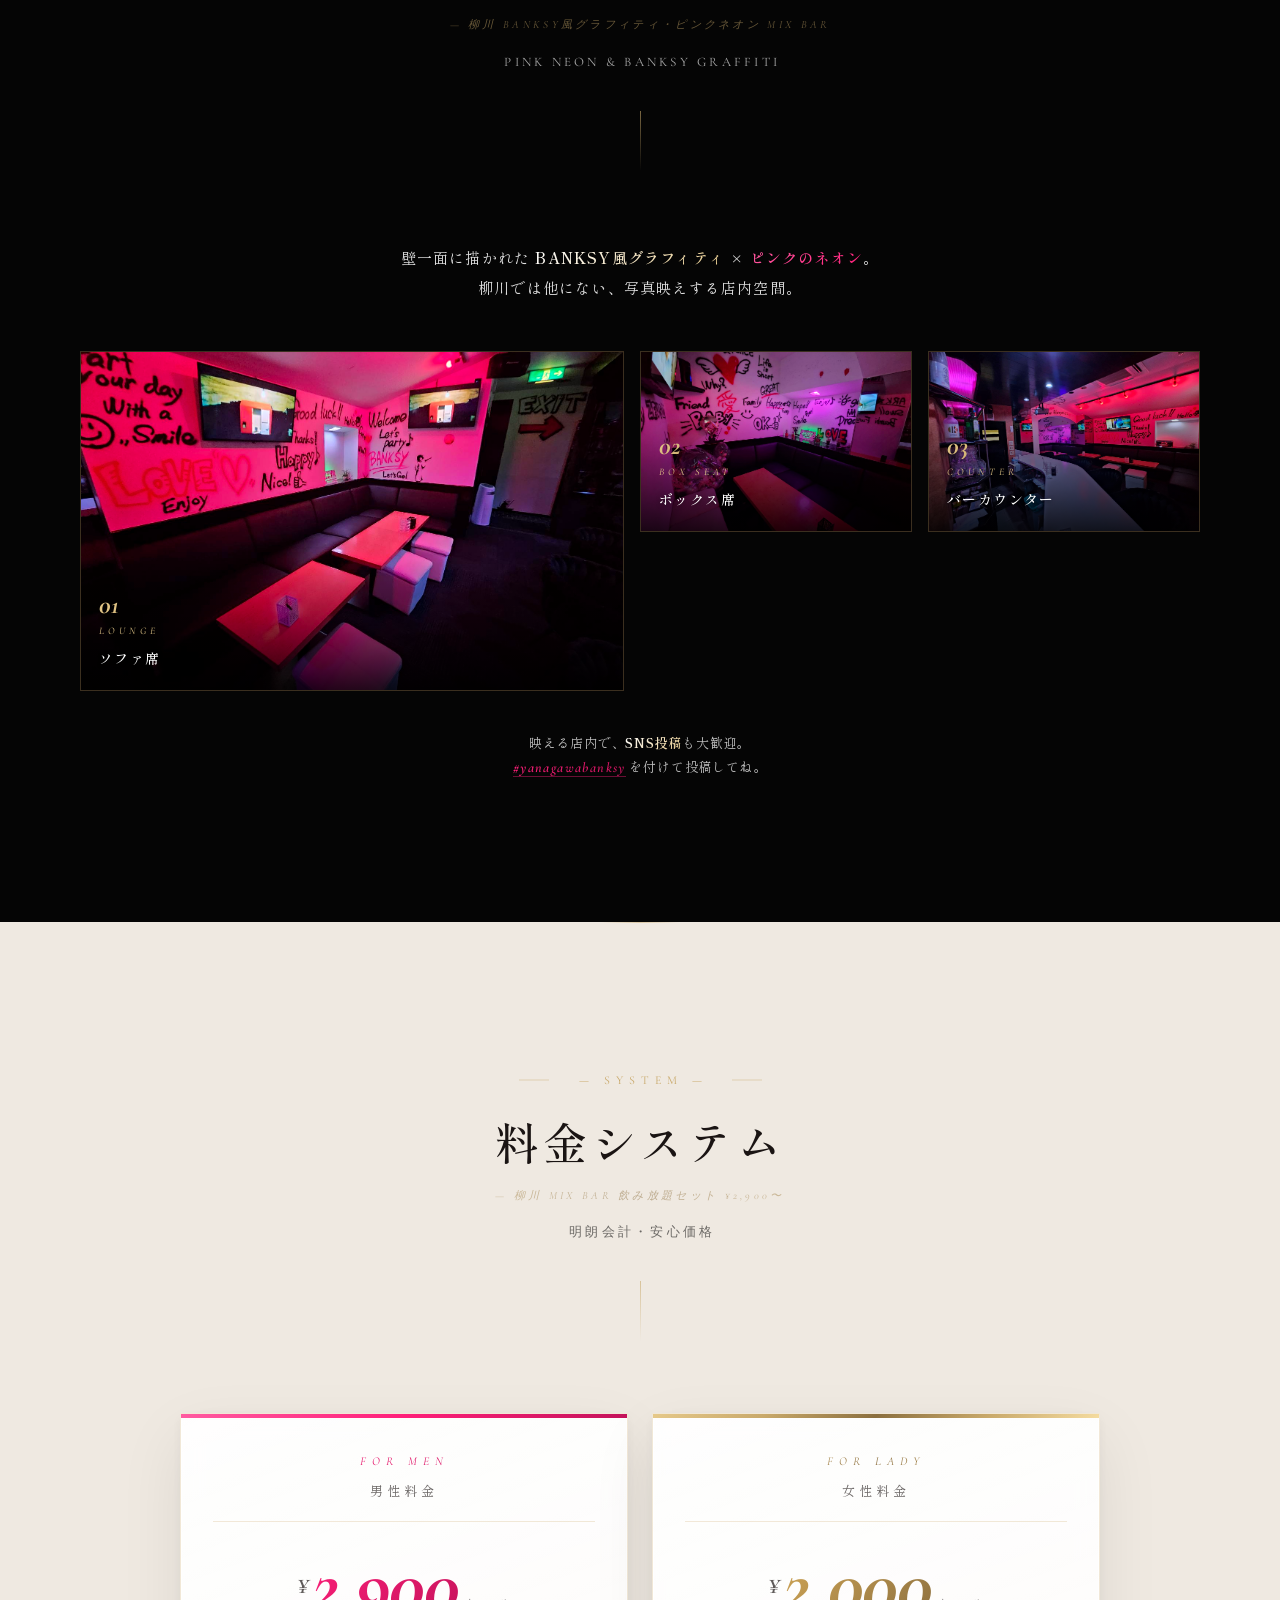
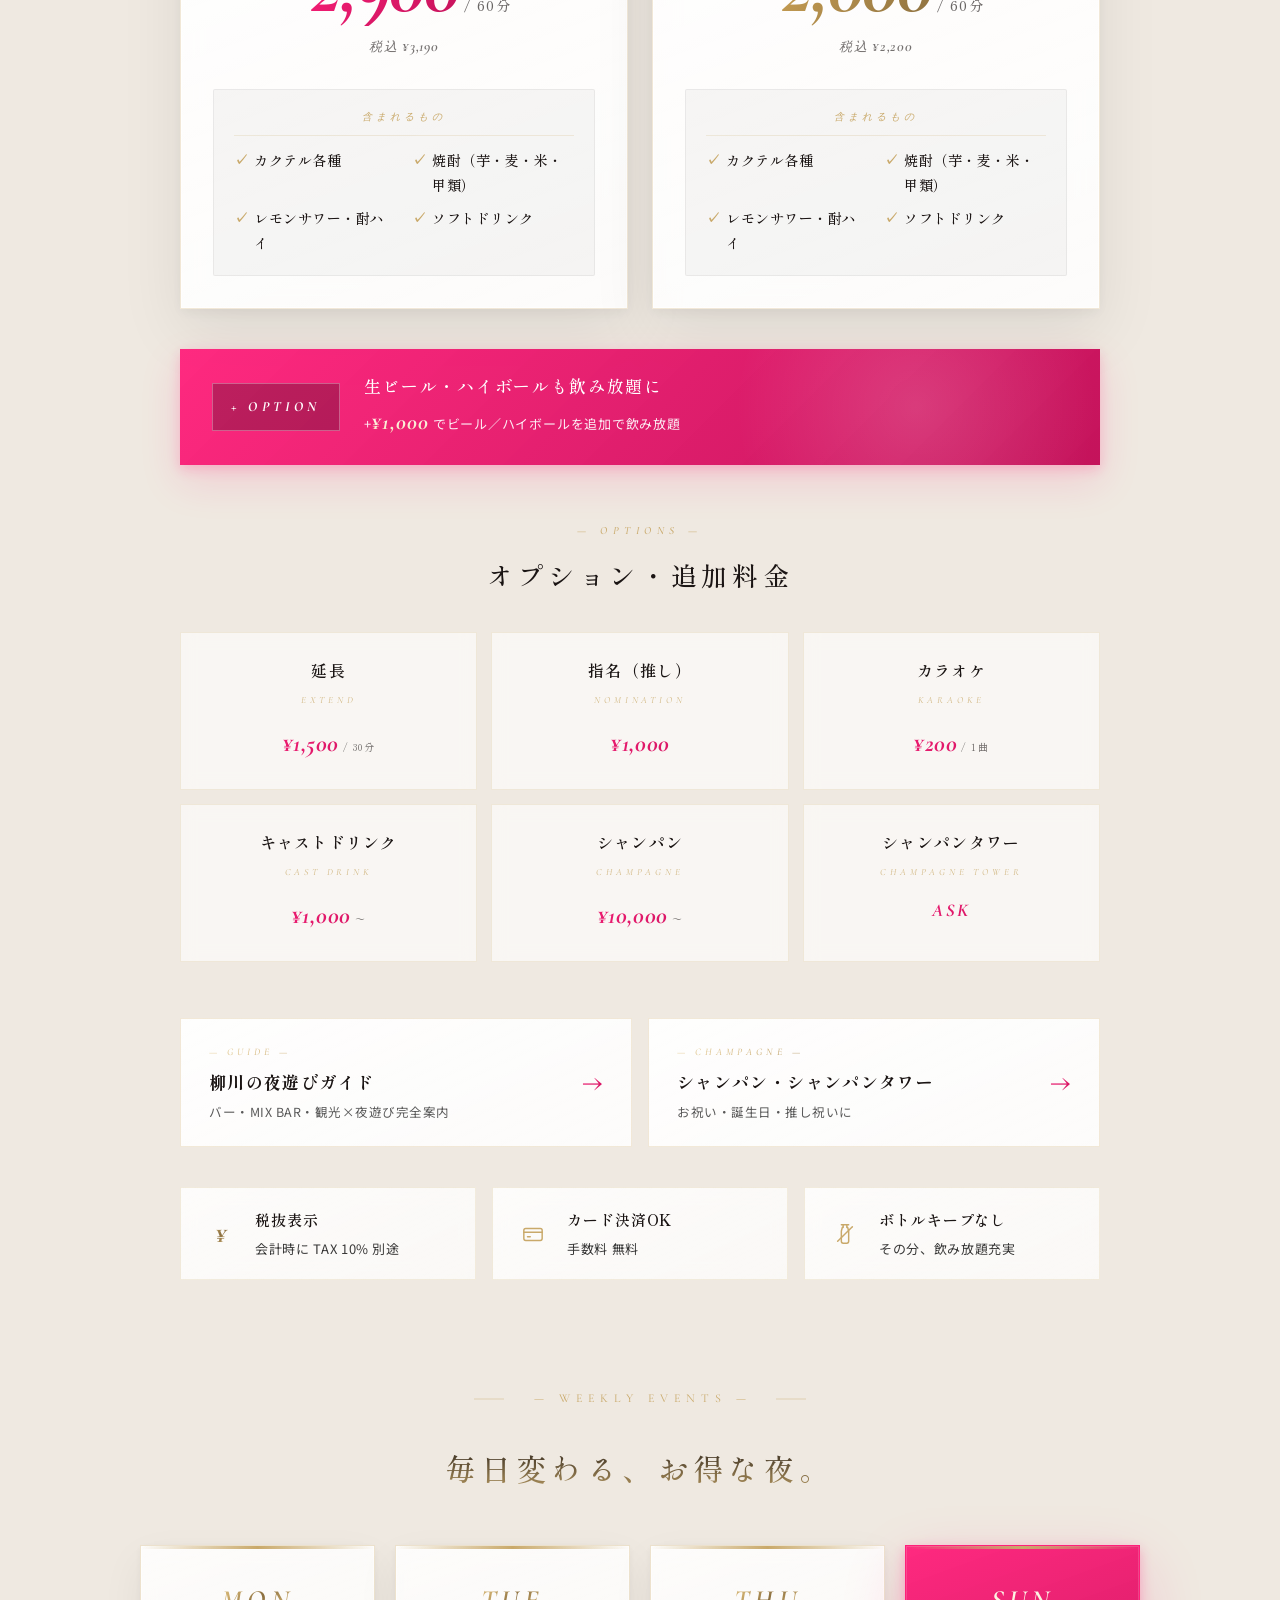
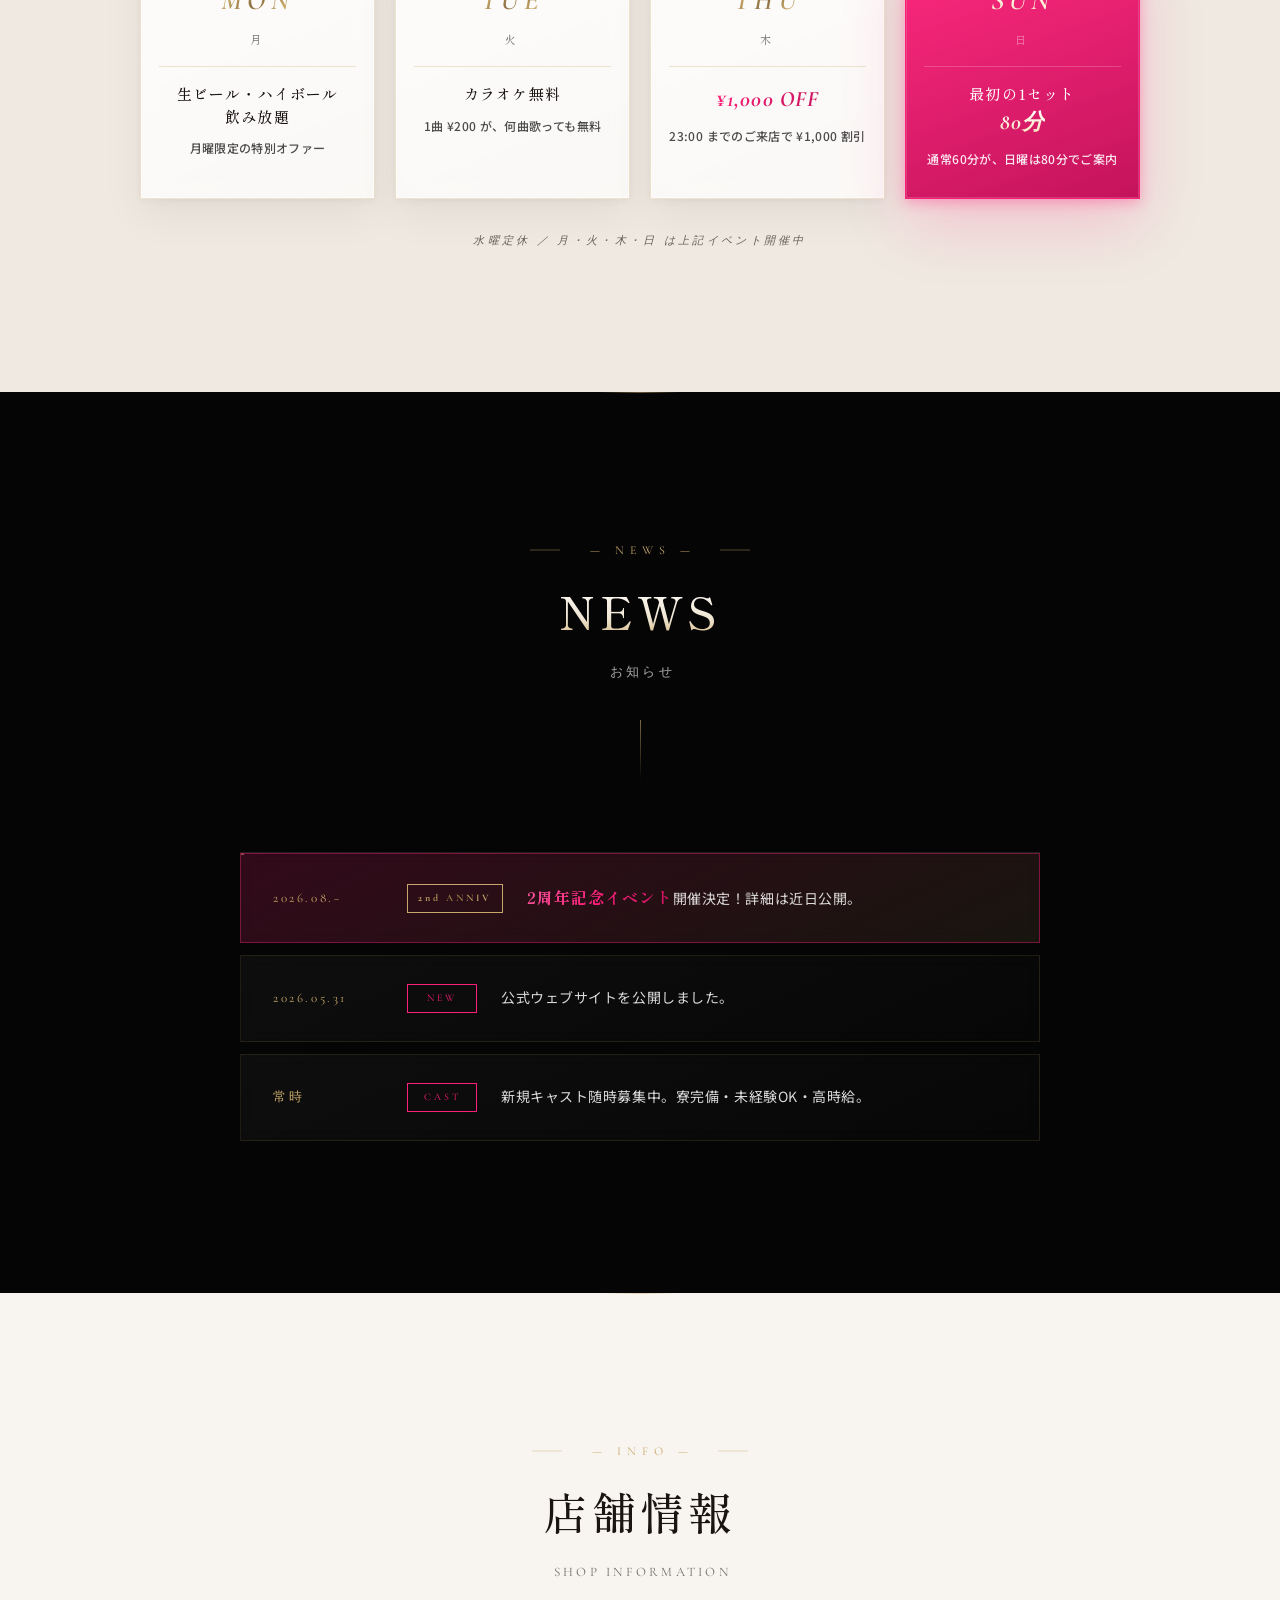
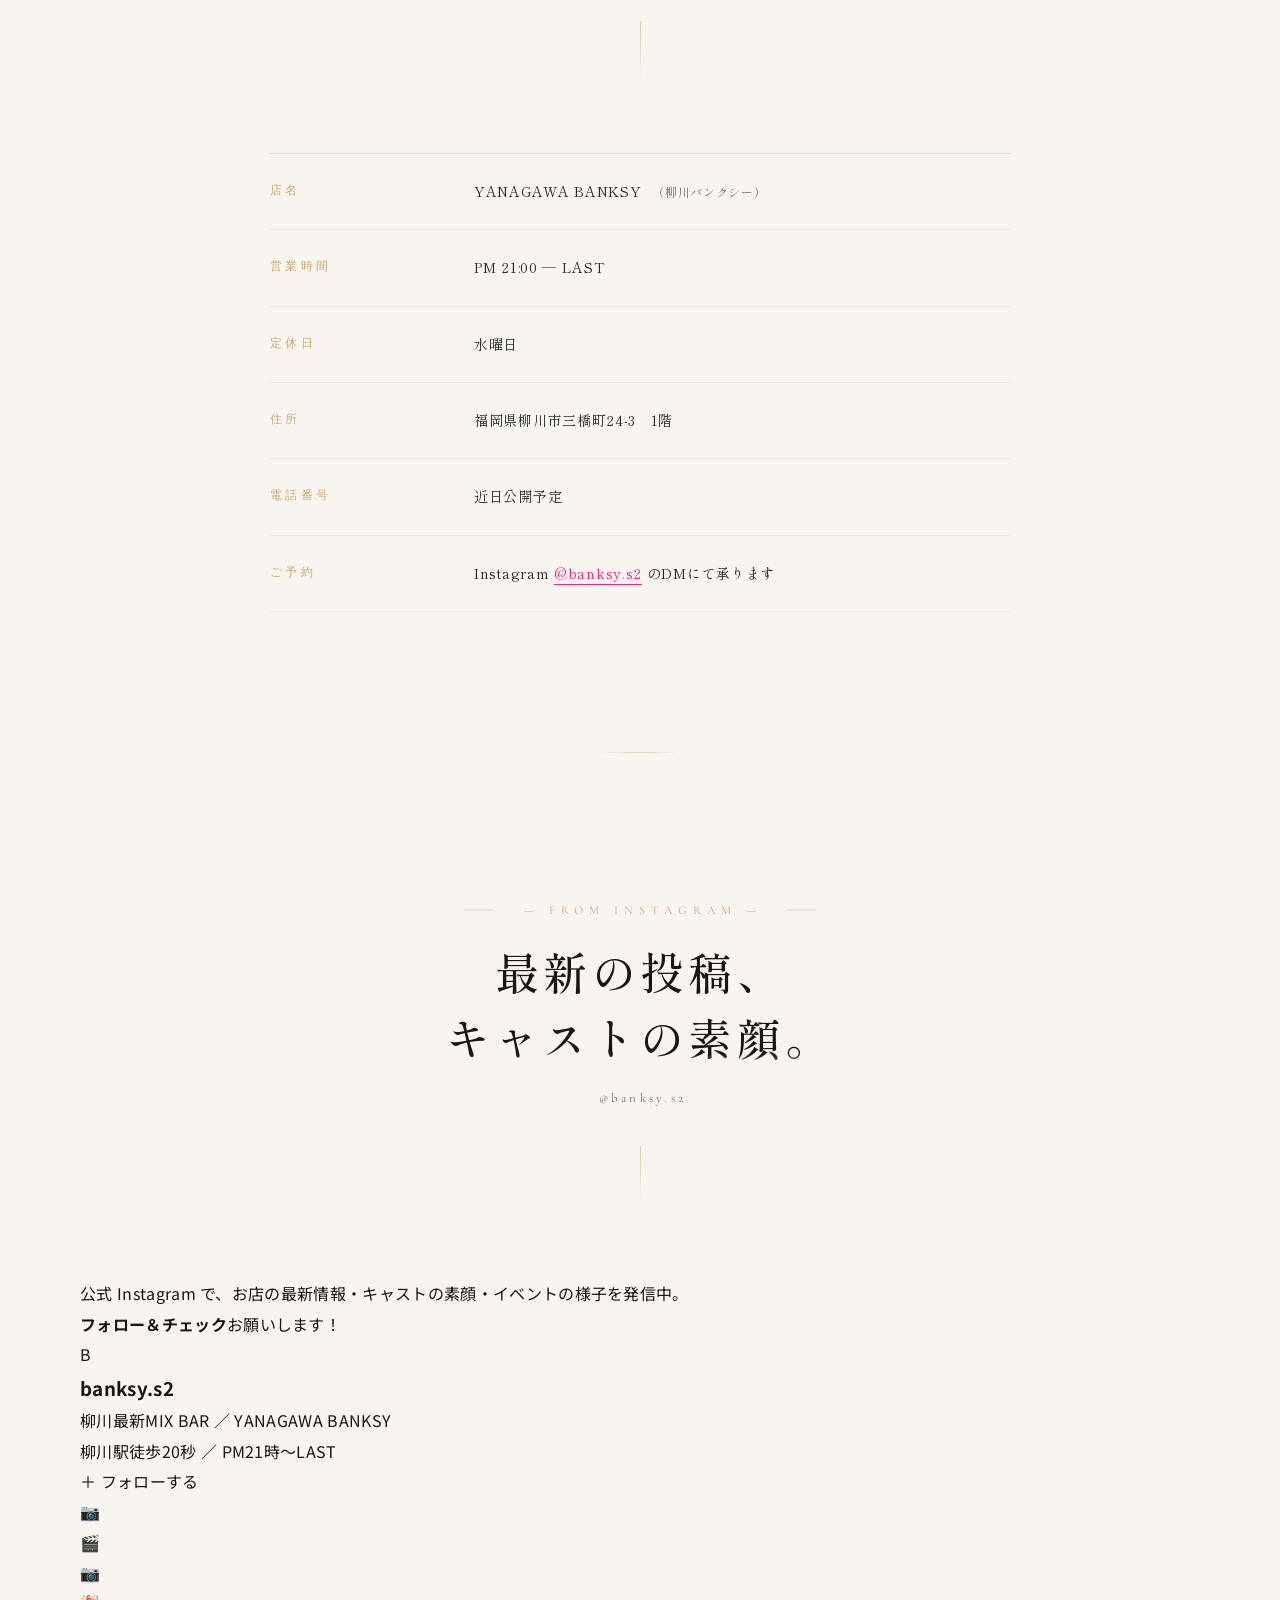
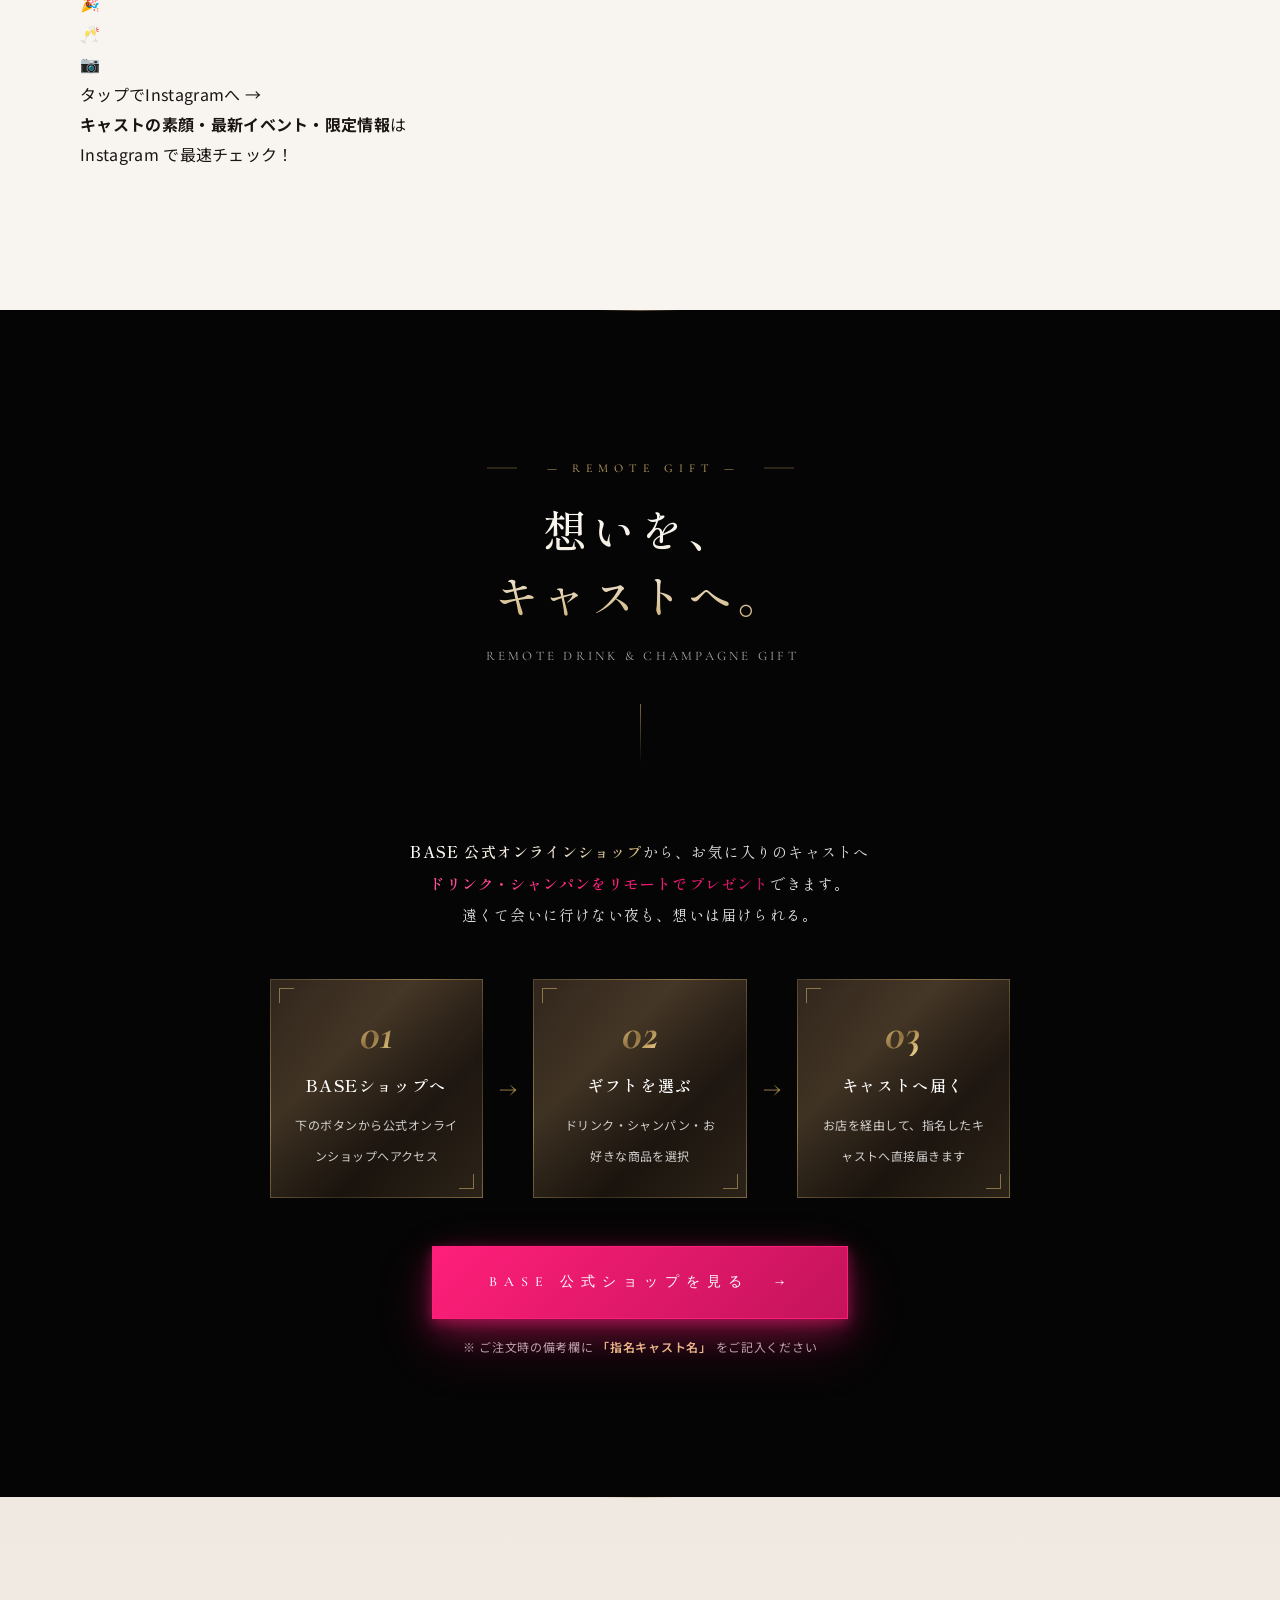
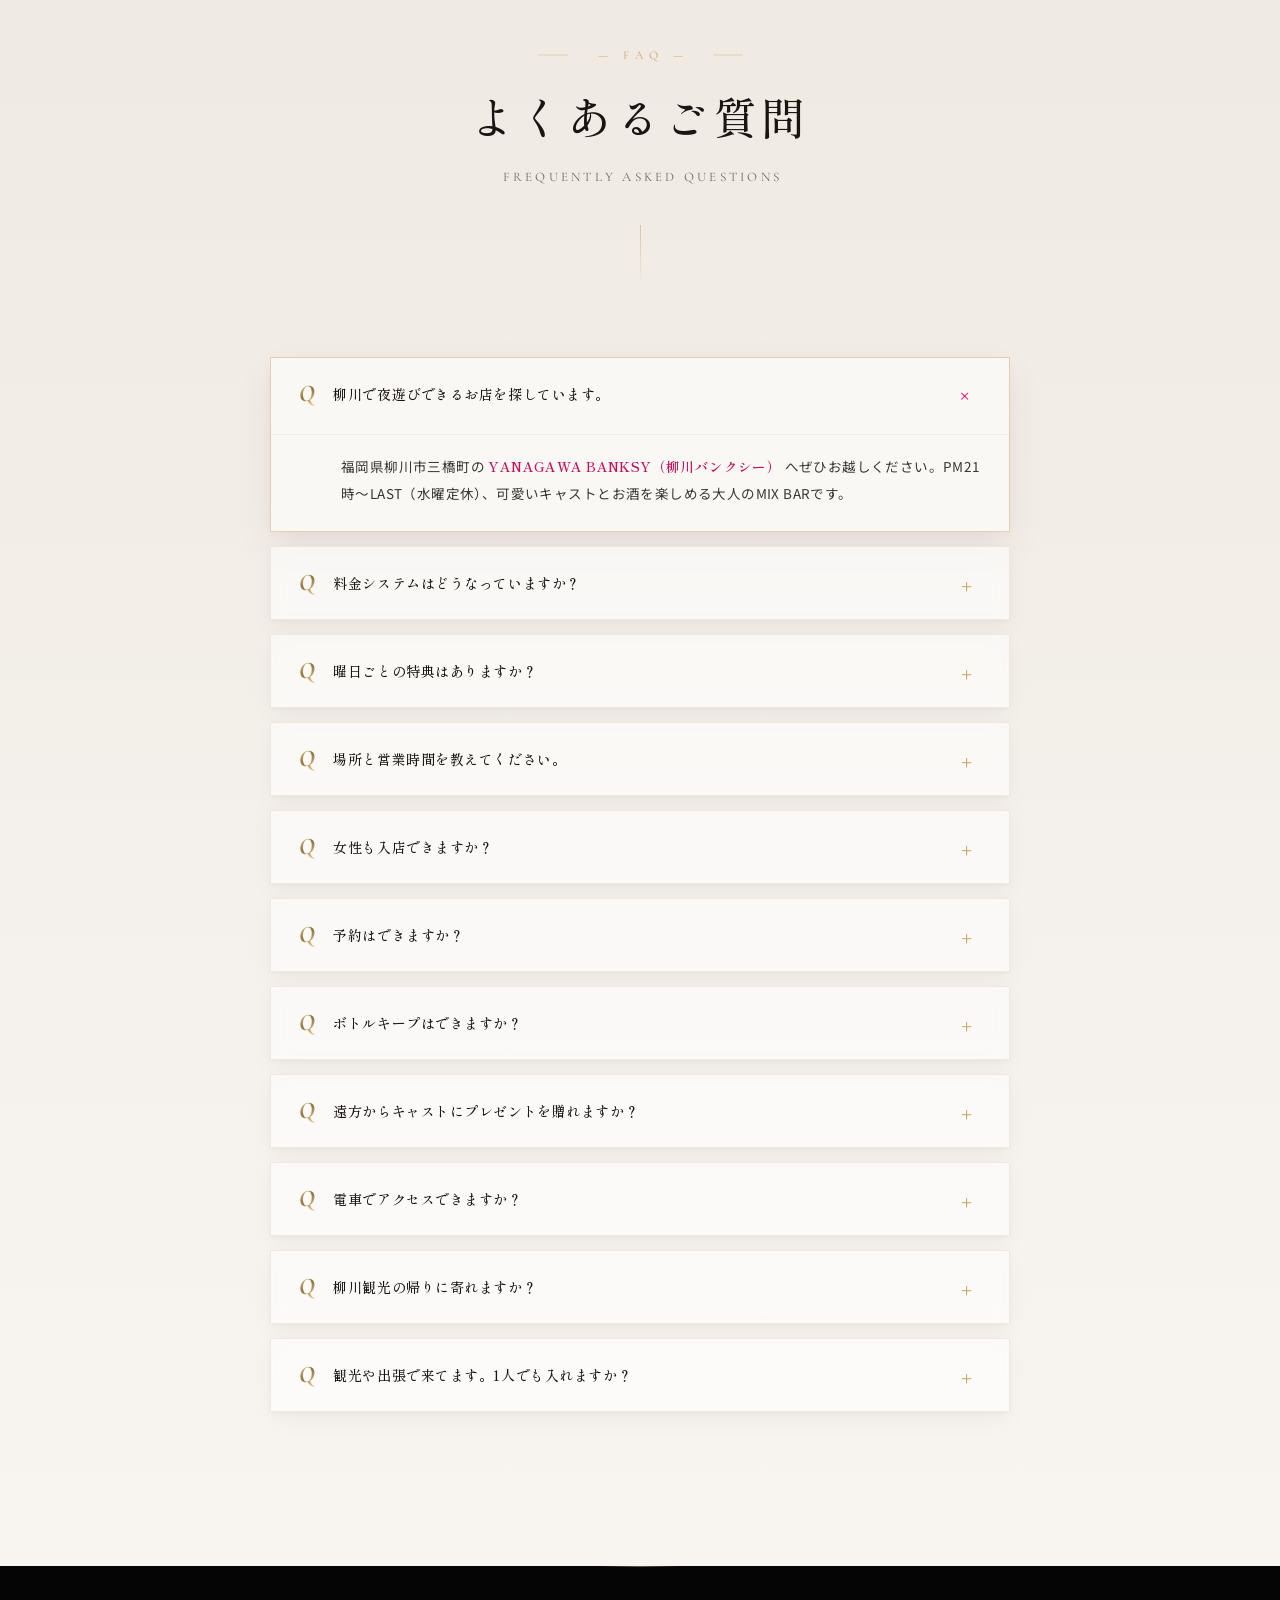
==== commit 6f627a59: "Add: Microsoft Clarity (ID: x25u7n0b42) を全8ページに設置 - GA4 の直後に Clarity スクリプトを挿入 - index.html / index-e" ====
--- a/index.html
+++ b/index.html
@@ -1,4 +1,4 @@
-﻿<!DOCTYPE html>
+<!DOCTYPE html>
 <html lang="ja">
 <head>
   <meta charset="UTF-8" />
@@ -14,6 +14,14 @@
     function gtag(){dataLayer.push(arguments);}
     gtag('js', new Date());
     gtag('config', 'G-PSTJRFPBBK');
+  </script>
+  <!-- ===== Microsoft Clarity ===== -->
+  <script type="text/javascript">
+    (function(c,l,a,r,i,t,y){
+        c[a]=c[a]||function(){(c[a].q=c[a].q||[]).push(arguments)};
+        t=l.createElement(r);t.async=1;t.src="https://www.clarity.ms/tag/"+i;
+        y=l.getElementsByTagName(r)[0];y.parentNode.insertBefore(t,y);
+    })(window, document, "clarity", "script", "x25u7n0b42");
   </script>
 
   <!-- ===== Primary Meta ===== -->
@@ -25,15 +33,15 @@
   <meta name="referrer" content="strict-origin-when-cross-origin" />
   <meta name="theme-color" content="#050505" />
   <meta name="format-detection" content="telephone=yes,email=no,address=no" />
-  <link rel="canonical" href="https://oneokrockmasato1020-bit.github.io/yanagawa-banksy/" />
+  <link rel="canonical" href="https://banksy-s2.github.io/" />
 
   <!-- hreflang -->
-  <link rel="alternate" hreflang="ja" href="https://oneokrockmasato1020-bit.github.io/yanagawa-banksy/" />
-  <link rel="alternate" hreflang="en" href="https://oneokrockmasato1020-bit.github.io/yanagawa-banksy/index-en.html" />
-  <link rel="alternate" hreflang="zh-CN" href="https://oneokrockmasato1020-bit.github.io/yanagawa-banksy/index-zh.html" />
-  <link rel="alternate" hreflang="zh-TW" href="https://oneokrockmasato1020-bit.github.io/yanagawa-banksy/index-tw.html" />
-  <link rel="alternate" hreflang="ko" href="https://oneokrockmasato1020-bit.github.io/yanagawa-banksy/index-ko.html" />
-  <link rel="alternate" hreflang="x-default" href="https://oneokrockmasato1020-bit.github.io/yanagawa-banksy/" />
+  <link rel="alternate" hreflang="ja" href="https://banksy-s2.github.io/" />
+  <link rel="alternate" hreflang="en" href="https://banksy-s2.github.io/index-en.html" />
+  <link rel="alternate" hreflang="zh-CN" href="https://banksy-s2.github.io/index-zh.html" />
+  <link rel="alternate" hreflang="zh-TW" href="https://banksy-s2.github.io/index-tw.html" />
+  <link rel="alternate" hreflang="ko" href="https://banksy-s2.github.io/index-ko.html" />
+  <link rel="alternate" hreflang="x-default" href="https://banksy-s2.github.io/" />
 
   <!-- ===== Geo Meta (柳川市の座標) ===== -->
   <meta name="geo.region" content="JP-40" />
@@ -46,8 +54,8 @@
   <meta property="og:site_name" content="YANAGAWA BANKSY" />
   <meta property="og:title" content="YANAGAWA BANKSY｜柳川 最新 MIX BAR" />
   <meta property="og:description" content="柳川市三橋町の新感覚MIX BAR。可愛いキャストと飲み放題セット男性¥2,900／女性¥2,000。" />
-  <meta property="og:url" content="https://oneokrockmasato1020-bit.github.io/yanagawa-banksy/" />
-  <meta property="og:image" content="https://oneokrockmasato1020-bit.github.io/yanagawa-banksy/og-image.jpg" />
+  <meta property="og:url" content="https://banksy-s2.github.io/" />
+  <meta property="og:image" content="https://banksy-s2.github.io/og-image.jpg" />
   <meta property="og:image:width" content="1200" />
   <meta property="og:image:height" content="630" />
   <meta property="og:locale" content="ja_JP" />
@@ -56,7 +64,7 @@
   <meta name="twitter:card" content="summary_large_image" />
   <meta name="twitter:title" content="YANAGAWA BANKSY｜柳川 最新 MIX BAR" />
   <meta name="twitter:description" content="柳川市三橋町の新感覚MIX BAR。飲み放題セット男性¥2,900／女性¥2,000・PM21時〜／水曜定休。" />
-  <meta name="twitter:image" content="https://oneokrockmasato1020-bit.github.io/yanagawa-banksy/og-image.jpg" />
+  <meta name="twitter:image" content="https://banksy-s2.github.io/og-image.jpg" />
 
   <!-- ===== Favicon ===== -->
   <link rel="icon" href="favicon.svg" type="image/svg+xml" />
@@ -73,13 +81,13 @@
   {
     "@context": "https://schema.org",
     "@type": ["NightClub", "BarOrPub"],
-    "@id": "https://oneokrockmasato1020-bit.github.io/yanagawa-banksy/#business",
+    "@id": "https://banksy-s2.github.io/#business",
     "name": "YANAGAWA BANKSY",
     "alternateName": ["柳川バンクシー", "ヤナガワバンクシー"],
     "description": "福岡県柳川市三橋町のラグジュアリーMIX BAR。飲み放題セット¥2,900〜、可愛いキャストと最高のお酒を。月・火・木・日に特別イベント開催。",
-    "url": "https://oneokrockmasato1020-bit.github.io/yanagawa-banksy/",
-    "image": "https://oneokrockmasato1020-bit.github.io/yanagawa-banksy/og-image.jpg",
-    "logo": "https://oneokrockmasato1020-bit.github.io/yanagawa-banksy/og-image.jpg",
+    "url": "https://banksy-s2.github.io/",
+    "image": "https://banksy-s2.github.io/og-image.jpg",
+    "logo": "https://banksy-s2.github.io/og-image.jpg",
     "priceRange": "¥¥",
     "currenciesAccepted": "JPY",
     "paymentAccepted": "Cash, Credit Card",
@@ -139,12 +147,12 @@
   {
     "@context": "https://schema.org",
     "@type": "WebSite",
-    "@id": "https://oneokrockmasato1020-bit.github.io/yanagawa-banksy/#website",
-    "url": "https://oneokrockmasato1020-bit.github.io/yanagawa-banksy/",
+    "@id": "https://banksy-s2.github.io/#website",
+    "url": "https://banksy-s2.github.io/",
     "name": "YANAGAWA BANKSY",
     "alternateName": "柳川バンクシー",
     "inLanguage": "ja-JP",
-    "publisher": { "@id": "https://oneokrockmasato1020-bit.github.io/yanagawa-banksy/#business" }
+    "publisher": { "@id": "https://banksy-s2.github.io/#business" }
   }
   </script>
 
@@ -158,7 +166,7 @@
         "@type": "ListItem",
         "position": 1,
         "name": "ホーム",
-        "item": "https://oneokrockmasato1020-bit.github.io/yanagawa-banksy/"
+        "item": "https://banksy-s2.github.io/"
       }
     ]
   }
@@ -169,7 +177,7 @@
   {
     "@context": "https://schema.org",
     "@type": "Menu",
-    "@id": "https://oneokrockmasato1020-bit.github.io/yanagawa-banksy/#menu",
+    "@id": "https://banksy-s2.github.io/#menu",
     "name": "YANAGAWA BANKSY 料金メニュー",
     "inLanguage": "ja-JP",
     "hasMenuSection": [
@@ -260,8 +268,8 @@
         "addressCountry": "JP"
       }
     },
-    "organizer": { "@id": "https://oneokrockmasato1020-bit.github.io/yanagawa-banksy/#business" },
-    "image": "https://oneokrockmasato1020-bit.github.io/yanagawa-banksy/og-image.jpg"
+    "organizer": { "@id": "https://banksy-s2.github.io/#business" },
+    "image": "https://banksy-s2.github.io/og-image.jpg"
   }
   </script>
 
@@ -285,13 +293,13 @@
   {
     "@context": "https://schema.org",
     "@type": "Person",
-    "@id": "https://oneokrockmasato1020-bit.github.io/yanagawa-banksy/#person-yutsuki",
+    "@id": "https://banksy-s2.github.io/#person-yutsuki",
     "name": "ゆつき",
     "alternateName": "YUTSUKI",
     "jobTitle": "マネージャー",
-    "worksFor": { "@id": "https://oneokrockmasato1020-bit.github.io/yanagawa-banksy/#business" },
+    "worksFor": { "@id": "https://banksy-s2.github.io/#business" },
     "description": "YANAGAWA BANKSY のマネージャー。「夜の柳川を私が盛り上げます！」",
-    "image": "https://oneokrockmasato1020-bit.github.io/yanagawa-banksy/images/cast/yutsuki.jpg"
+    "image": "https://banksy-s2.github.io/images/cast/yutsuki.jpg"
   }
   </script>
 
@@ -302,7 +310,7 @@
     "@type": "HowTo",
     "name": "推しキャストにドリンク・シャンパンをリモートでプレゼントする方法",
     "description": "BASE 公式オンラインショップから、お気に入りのキャストにドリンクやシャンパンをリモートでプレゼントする手順。",
-    "image": "https://oneokrockmasato1020-bit.github.io/yanagawa-banksy/og-image.jpg",
+    "image": "https://banksy-s2.github.io/og-image.jpg",
     "totalTime": "PT3M",
     "supply": [{ "@type": "HowToSupply", "name": "スマートフォン or PC" }],
     "tool": [{ "@type": "HowToTool", "name": "BASE 公式ショップ" }],
@@ -575,6 +583,7 @@
       <a href="#interior">INTERIOR</a>
       <a href="#system">SYSTEM</a>
       <a href="#gift">GIFT</a>
+      <a href="#instagram">IG</a>
       <a href="#info">INFO</a>
       <a href="#access">ACCESS</a>
       <a href="index-en.html" class="lang-switch" aria-label="Switch to English">🇺🇸 EN</a>
@@ -1200,6 +1209,63 @@
     </div>
   </section>
 
+  <!-- FROM INSTAGRAM -->
+  <section class="section instagram-section" id="instagram">
+    <div class="container">
+      <div class="section-head light">
+        <span class="kicker">— FROM INSTAGRAM —</span>
+        <h2 class="section-title">最新の投稿、<br />キャストの素顔。</h2>
+        <p class="section-sub">@banksy.s2</p>
+      </div>
+
+      <div class="instagram-lead">
+        <p>
+          公式 Instagram で、お店の最新情報・キャストの素顔・イベントの様子を発信中。<br />
+          <strong>フォロー＆チェック</strong>お願いします！
+        </p>
+      </div>
+
+      <!-- Instagram プロフィールカード（豪華版） -->
+      <a href="https://www.instagram.com/banksy.s2/" target="_blank" rel="noopener" class="ig-card">
+        <div class="ig-card-header">
+          <div class="ig-card-avatar">
+            <div class="ig-avatar-ring"></div>
+            <div class="ig-avatar-inner">
+              <span class="ig-avatar-initial">B</span>
+            </div>
+          </div>
+          <div class="ig-card-info">
+            <h3 class="ig-card-username">banksy.s2</h3>
+            <p class="ig-card-bio">柳川最新MIX BAR ／ YANAGAWA BANKSY<br />柳川駅徒歩20秒 ／ PM21時〜LAST</p>
+            <span class="ig-card-follow-btn">＋ フォローする</span>
+          </div>
+        </div>
+
+        <!-- グリッド枠（投稿サムネ風） -->
+        <div class="ig-card-grid">
+          <div class="ig-card-tile t1"><span class="ig-tile-icon">📷</span></div>
+          <div class="ig-card-tile t2"><span class="ig-tile-icon">🎬</span></div>
+          <div class="ig-card-tile t3"><span class="ig-tile-icon">📷</span></div>
+          <div class="ig-card-tile t4"><span class="ig-tile-icon">🎉</span></div>
+          <div class="ig-card-tile t5"><span class="ig-tile-icon">🥂</span></div>
+          <div class="ig-card-tile t6"><span class="ig-tile-icon">📷</span></div>
+        </div>
+
+        <div class="ig-card-footer">
+          <span class="ig-card-cta-label">タップでInstagramへ</span>
+          <span class="ig-card-cta-arrow">→</span>
+        </div>
+      </a>
+
+      <div class="instagram-cta">
+        <p class="ig-cta-text">
+          <strong>キャストの素顔・最新イベント・限定情報</strong>は<br />
+          Instagram で最速チェック！
+        </p>
+      </div>
+    </div>
+  </section>
+
   <!-- REMOTE GIFT -->
   <section class="section dark remote-gift-section" id="gift">
     <div class="container narrow">
@@ -1478,6 +1544,26 @@
   </section>
 
   </main>
+
+  <!-- VISITOR COUNTER -->
+  <section class="visitor-section" aria-label="訪問者数">
+    <div class="container">
+      <div class="visitor-frame">
+        <span class="visitor-corner tl" aria-hidden="true"></span>
+        <span class="visitor-corner tr" aria-hidden="true"></span>
+        <span class="visitor-corner bl" aria-hidden="true"></span>
+        <span class="visitor-corner br" aria-hidden="true"></span>
+        <p class="visitor-since">— Since 2024 —</p>
+        <p class="visitor-label">THANK YOU FOR VISITING</p>
+        <div class="visitor-count">
+          <span class="visitor-deco" aria-hidden="true">✦</span>
+          <span class="visitor-count-num" id="visitorCount" data-base="0" aria-live="polite">—</span>
+          <span class="visitor-deco" aria-hidden="true">✦</span>
+        </div>
+        <p class="visitor-people">人があなたと同じく訪れました</p>
+      </div>
+    </div>
+  </section>
 
   <!-- FOOTER -->
   <footer class="site-footer">
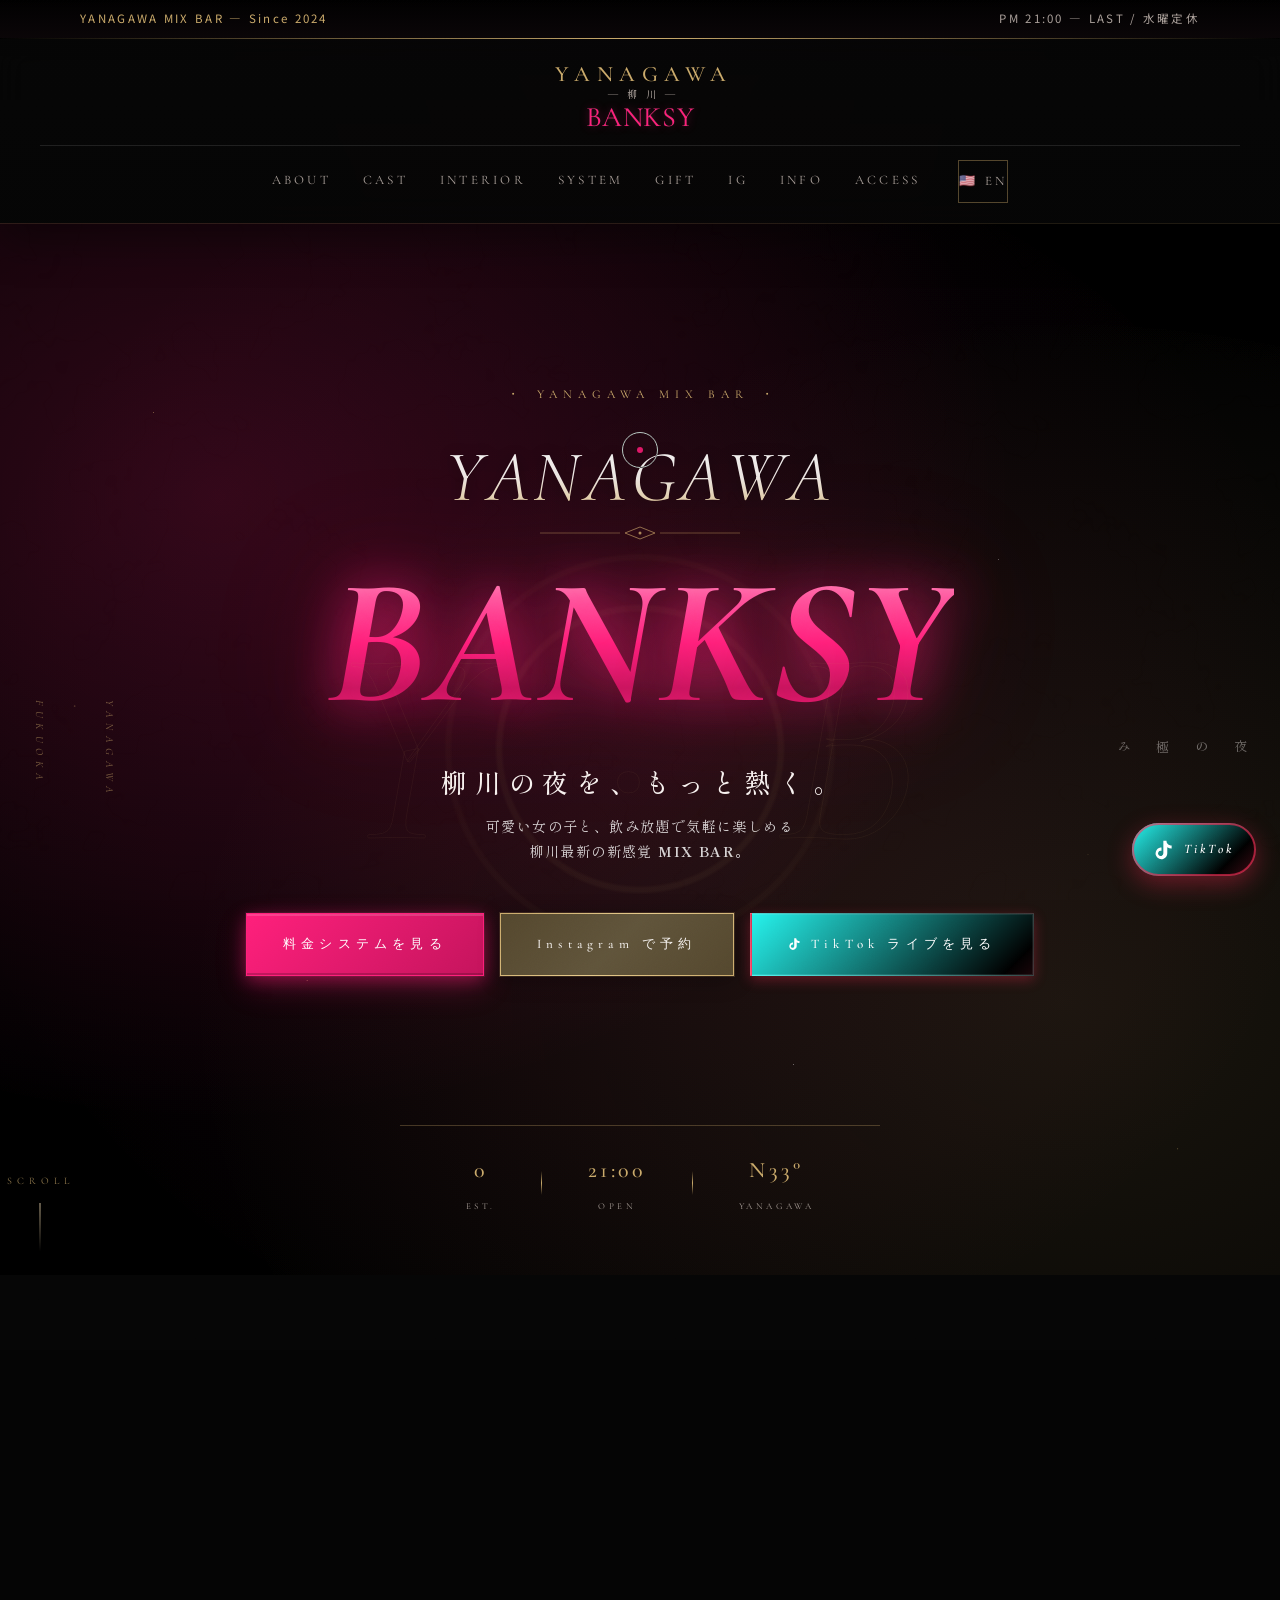
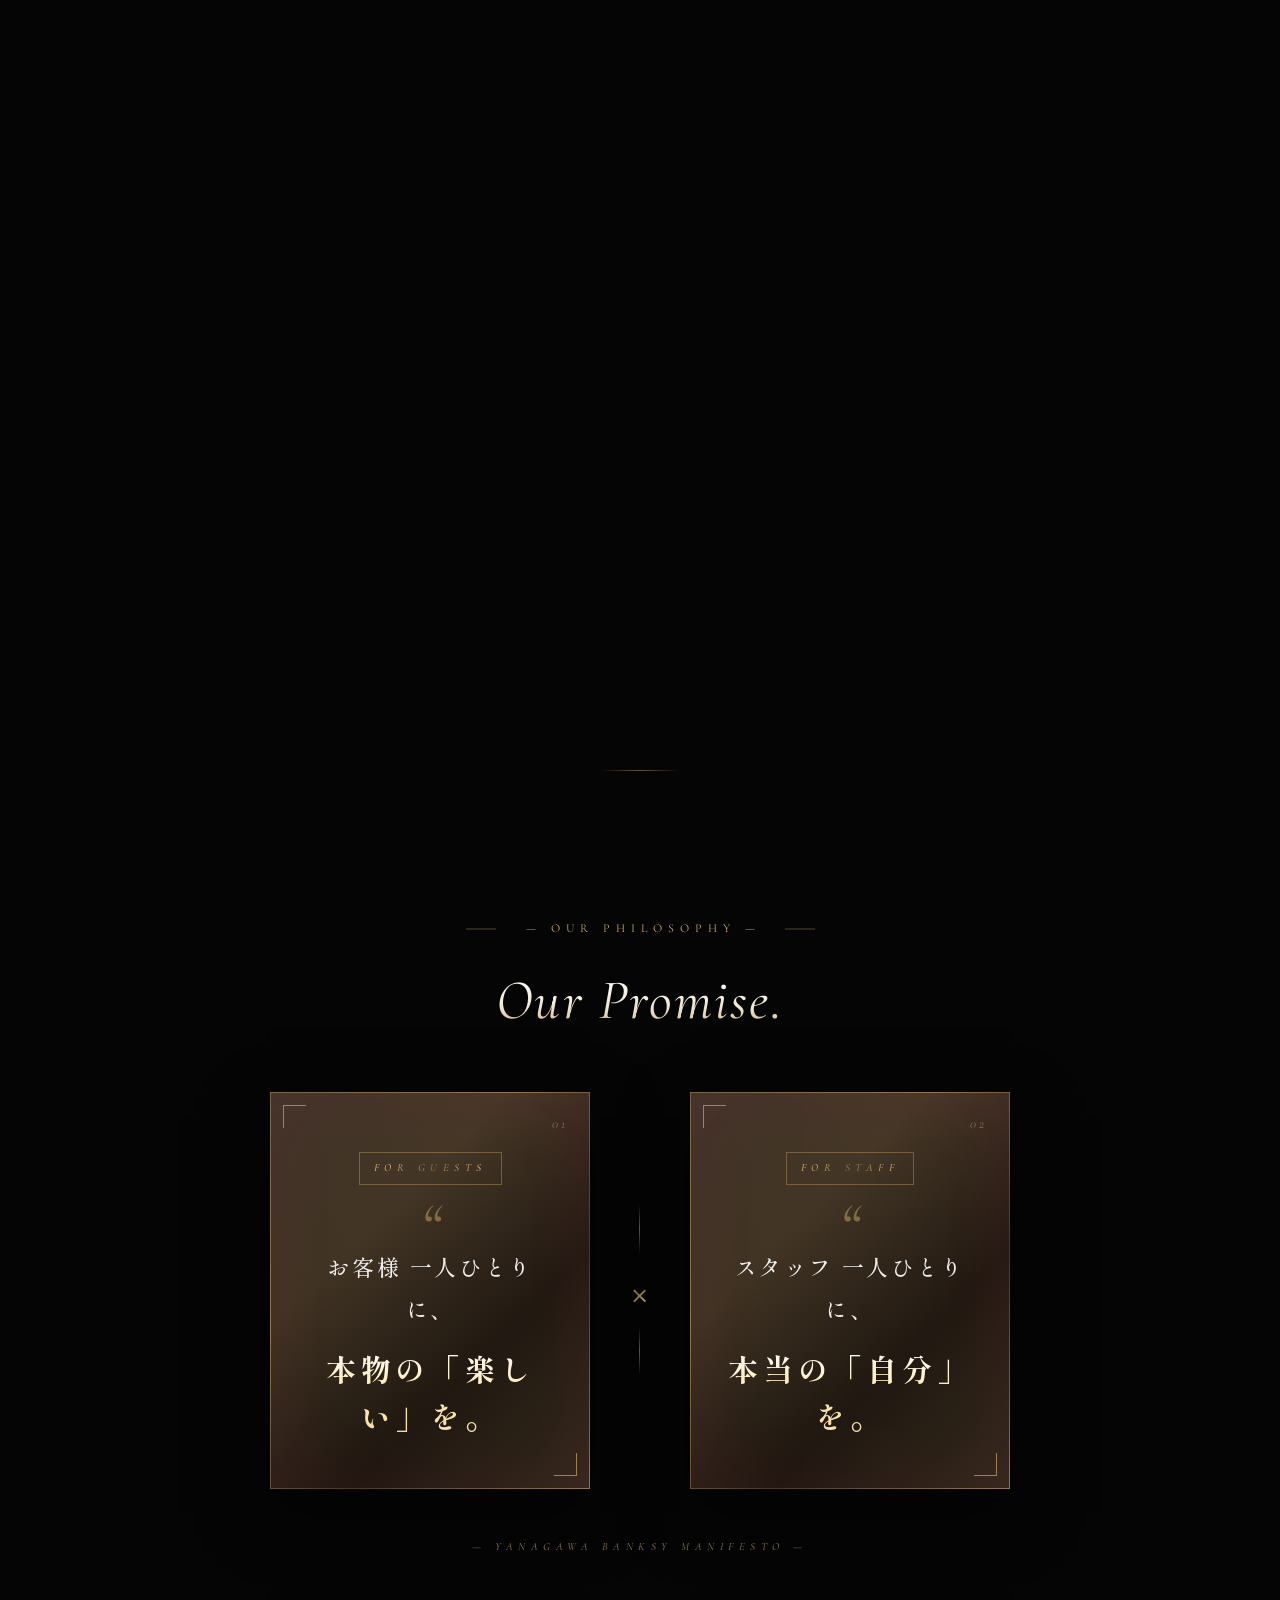
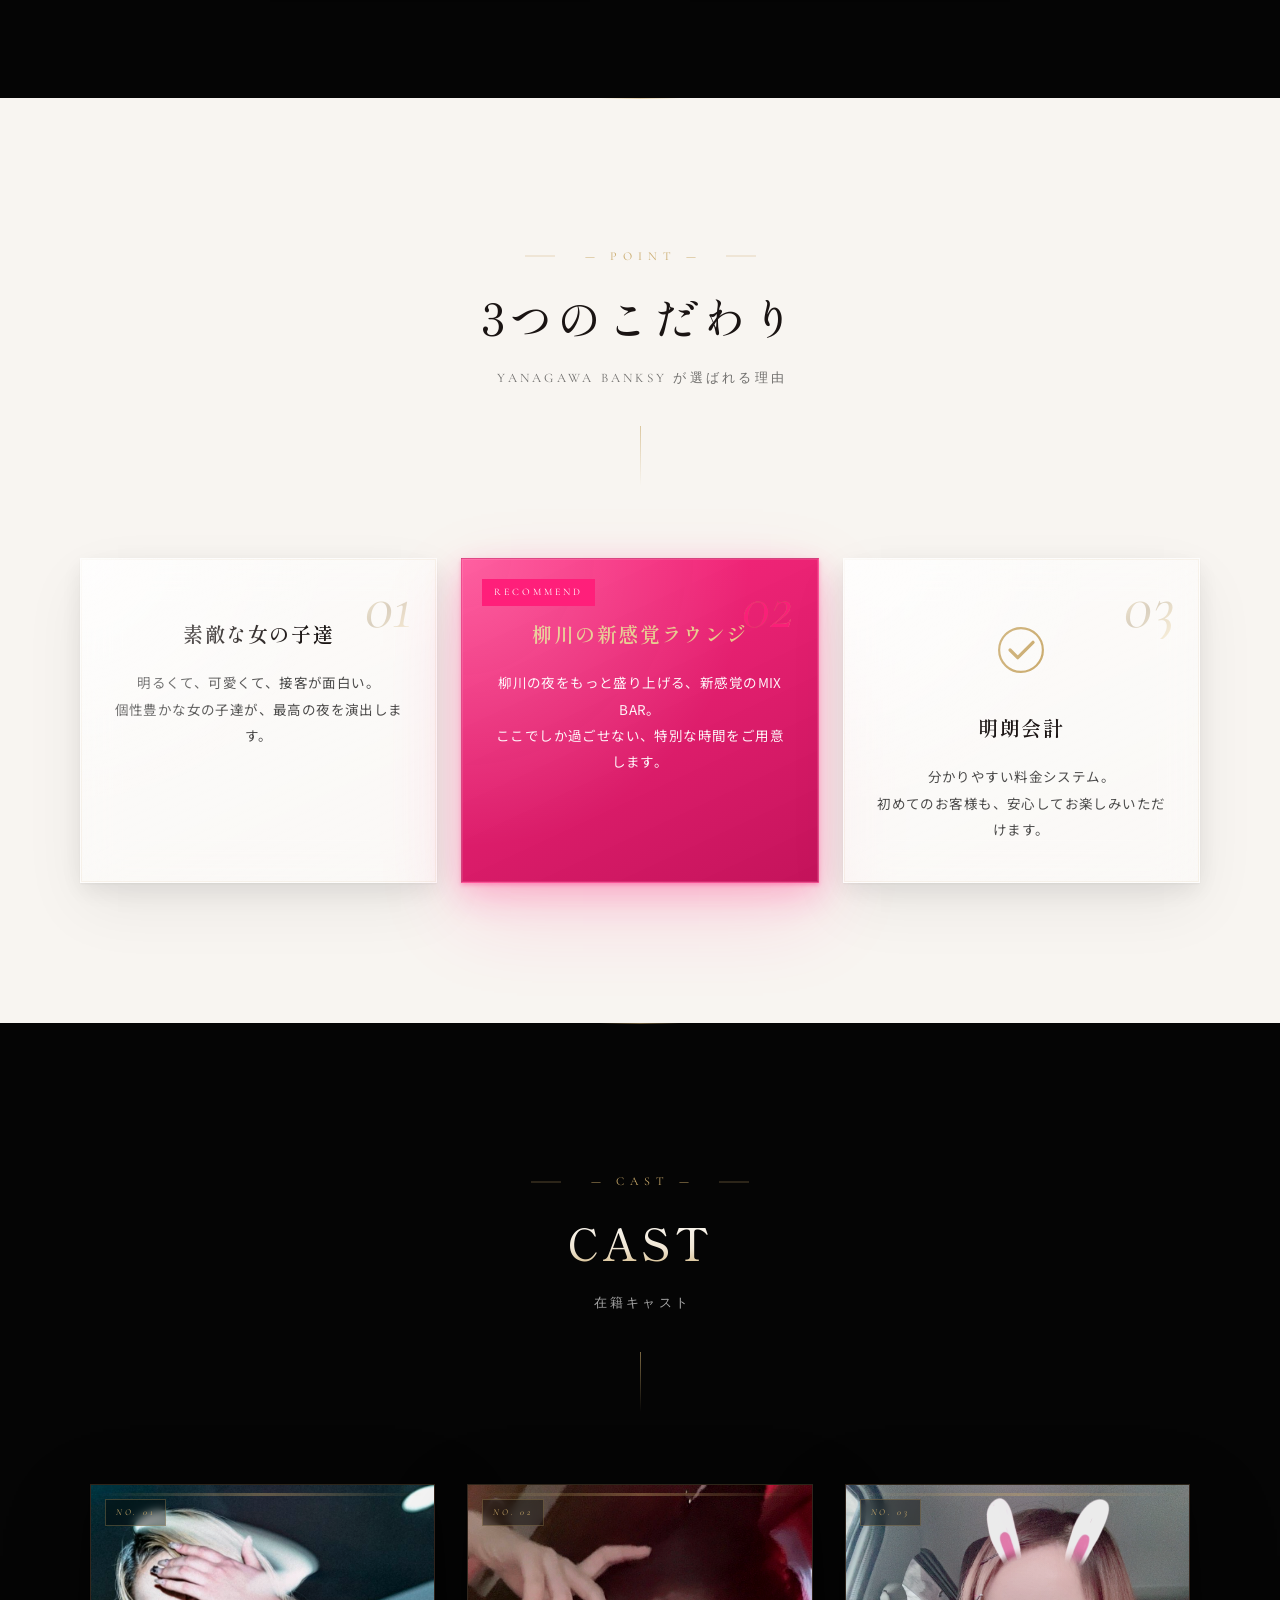
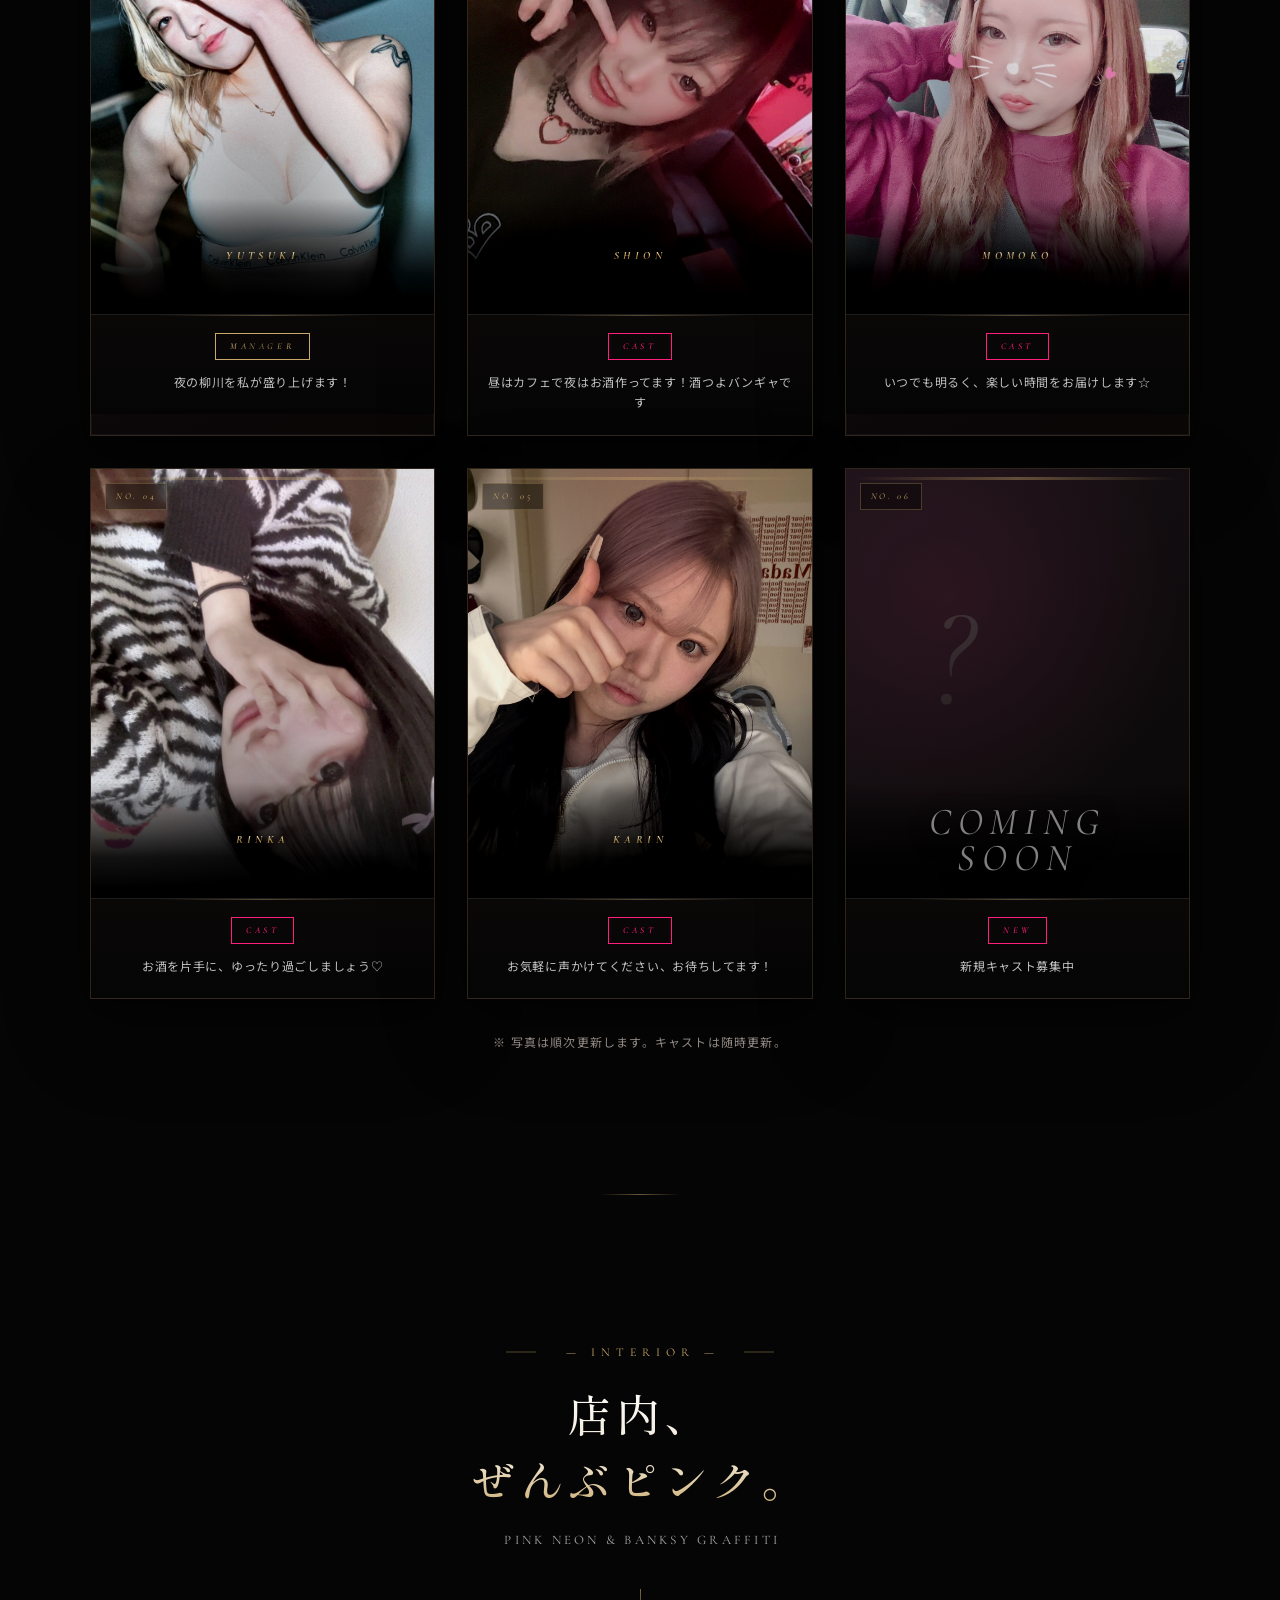
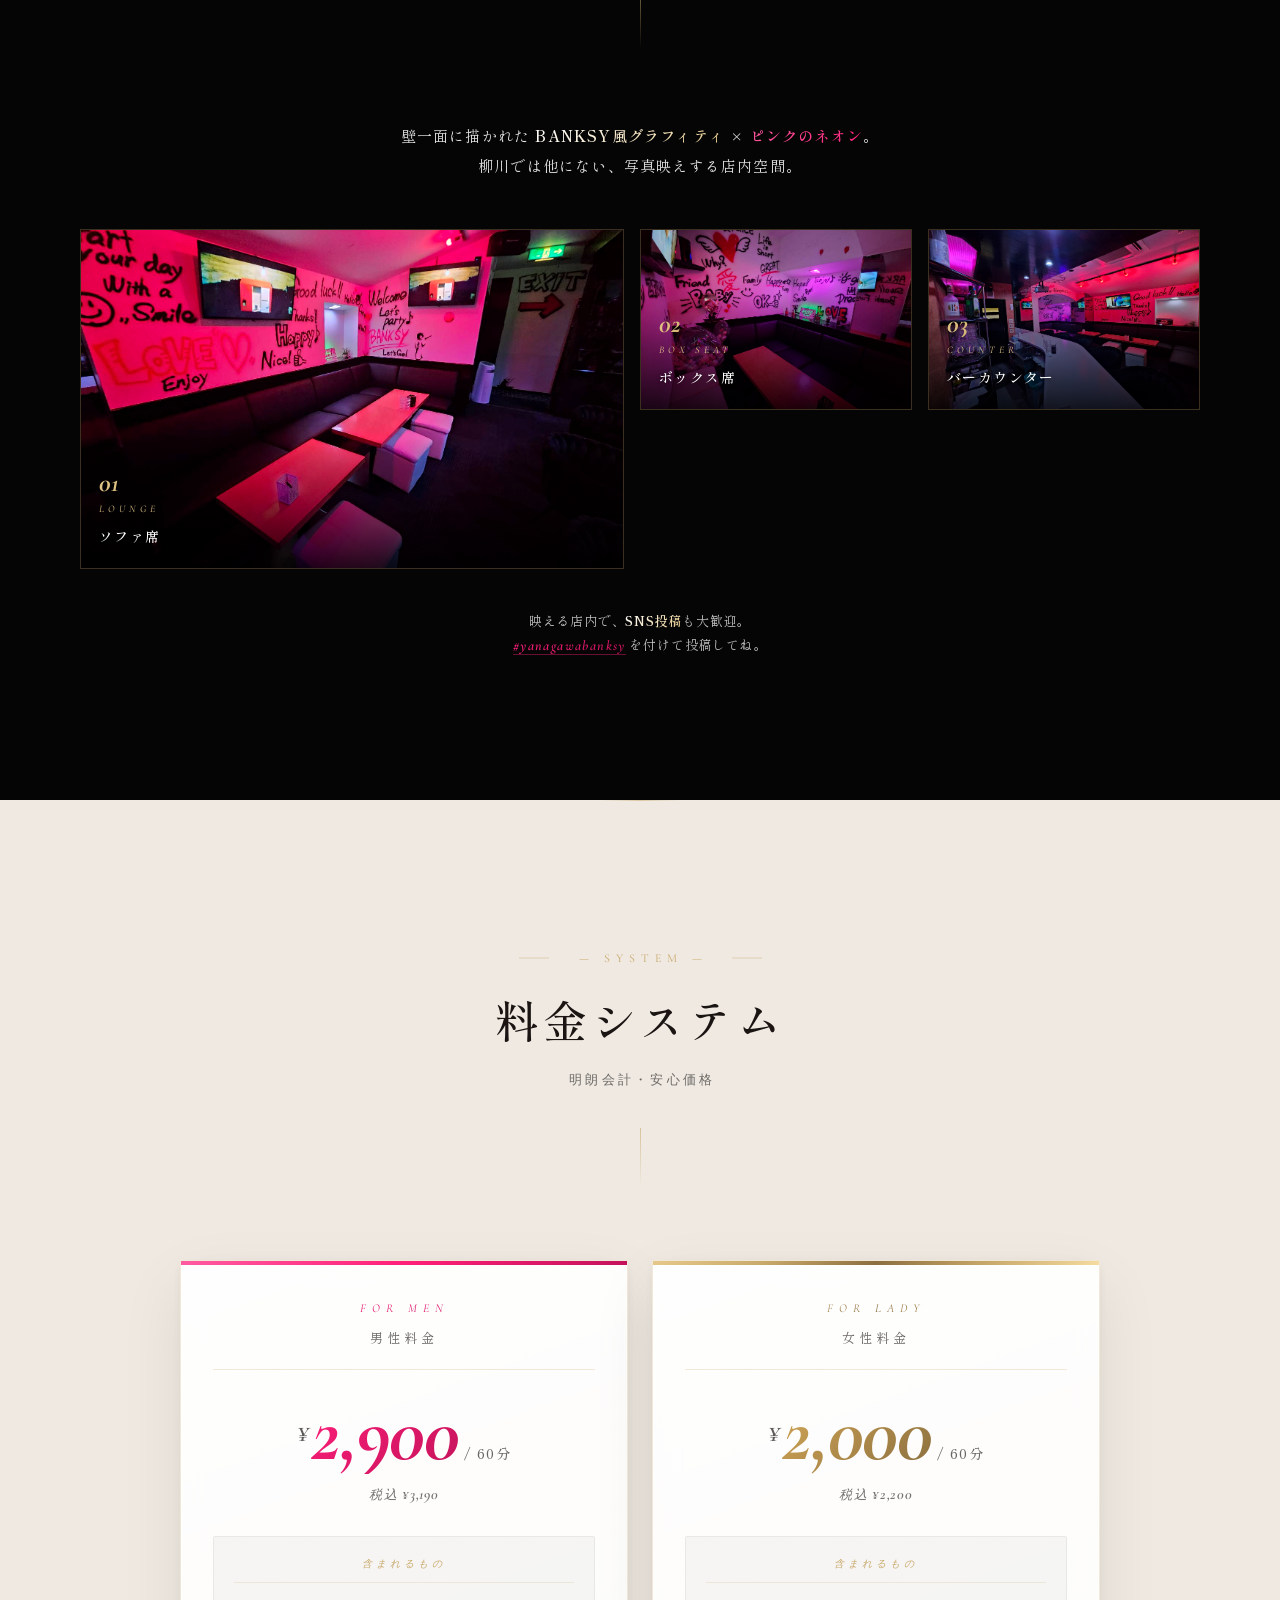
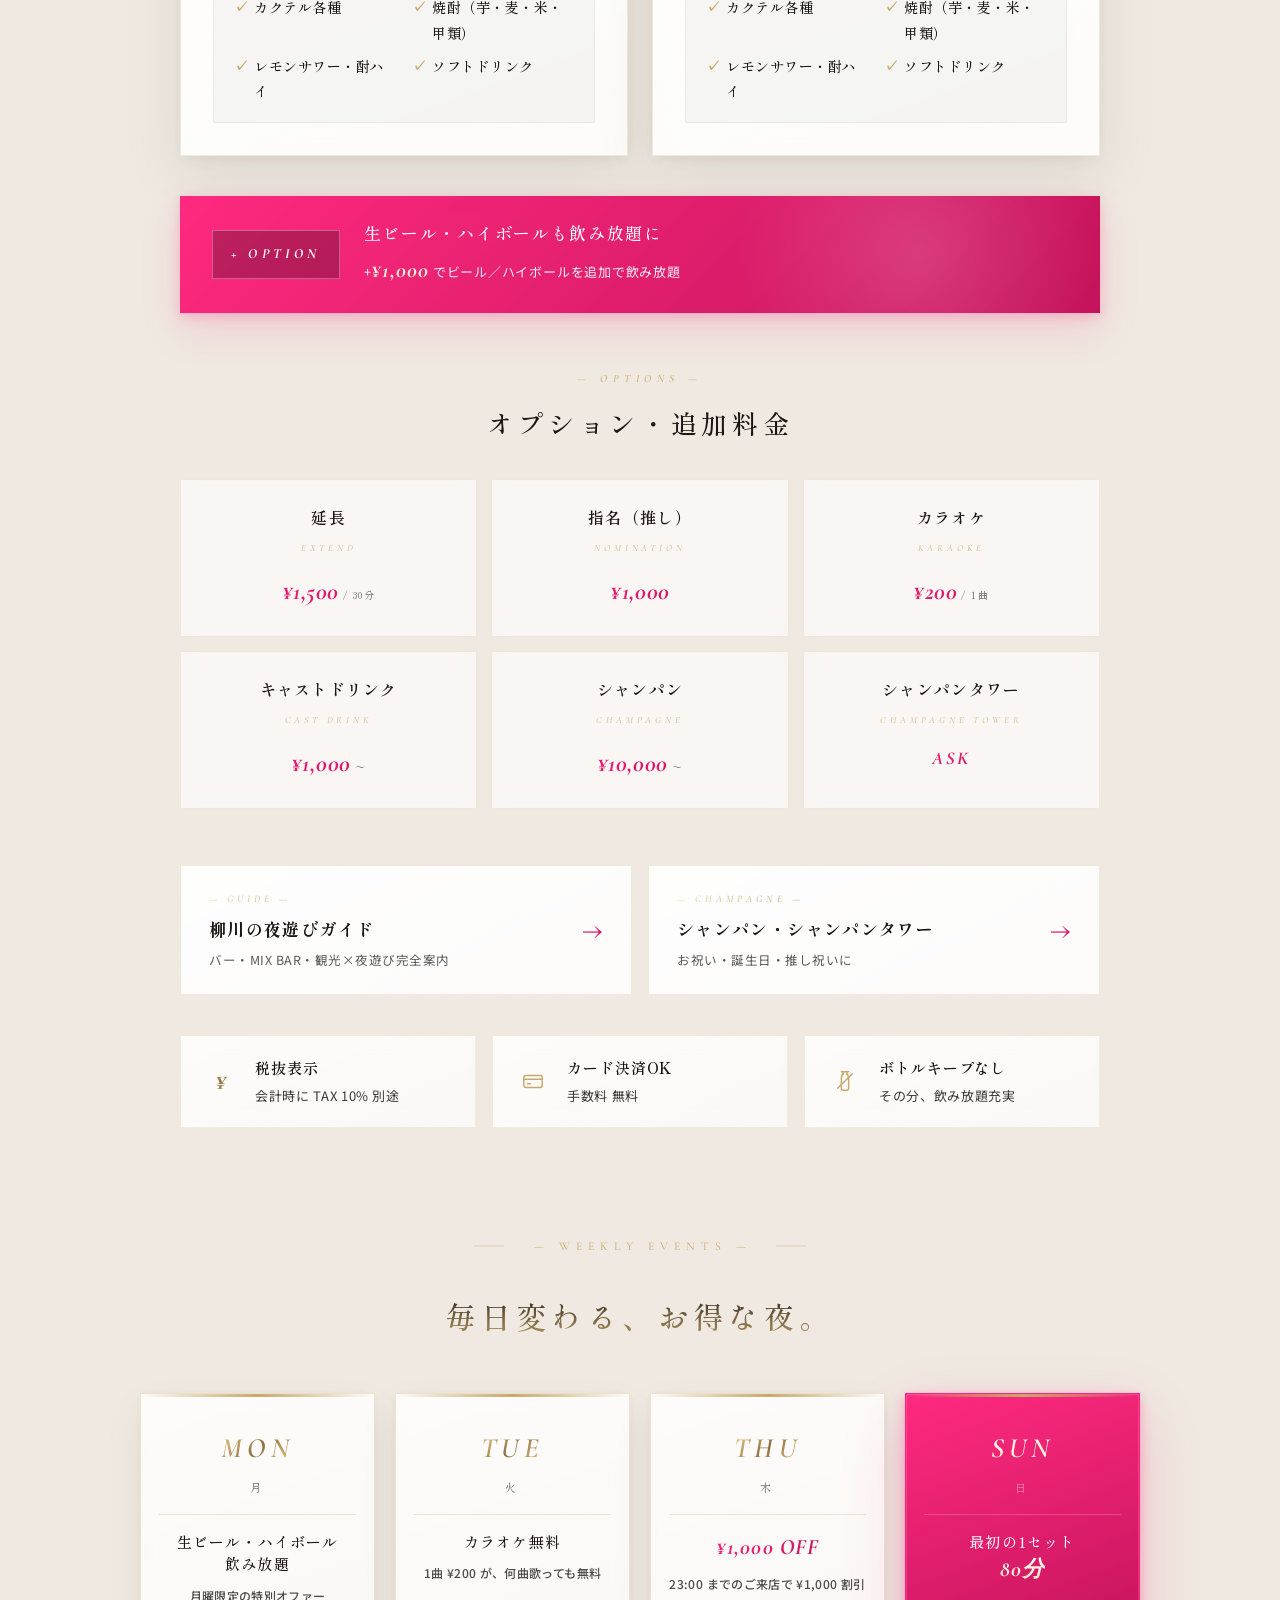
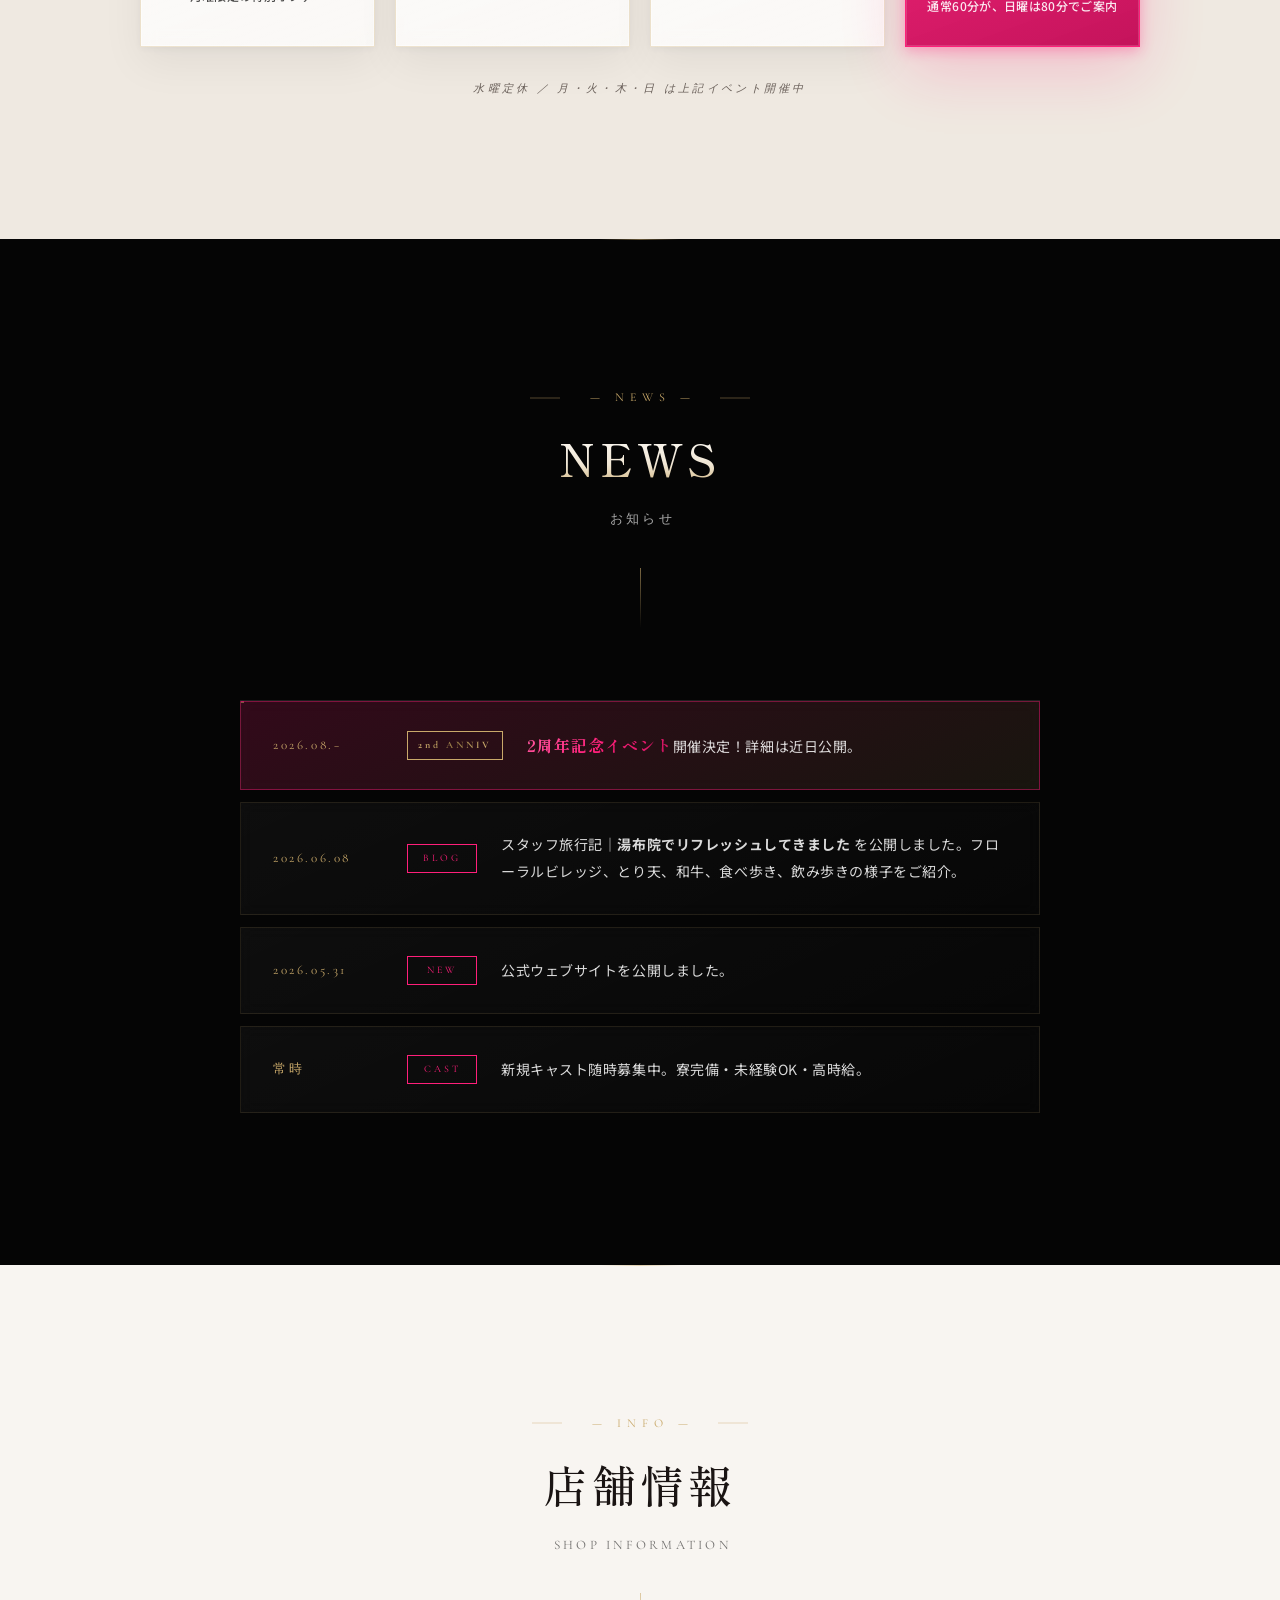
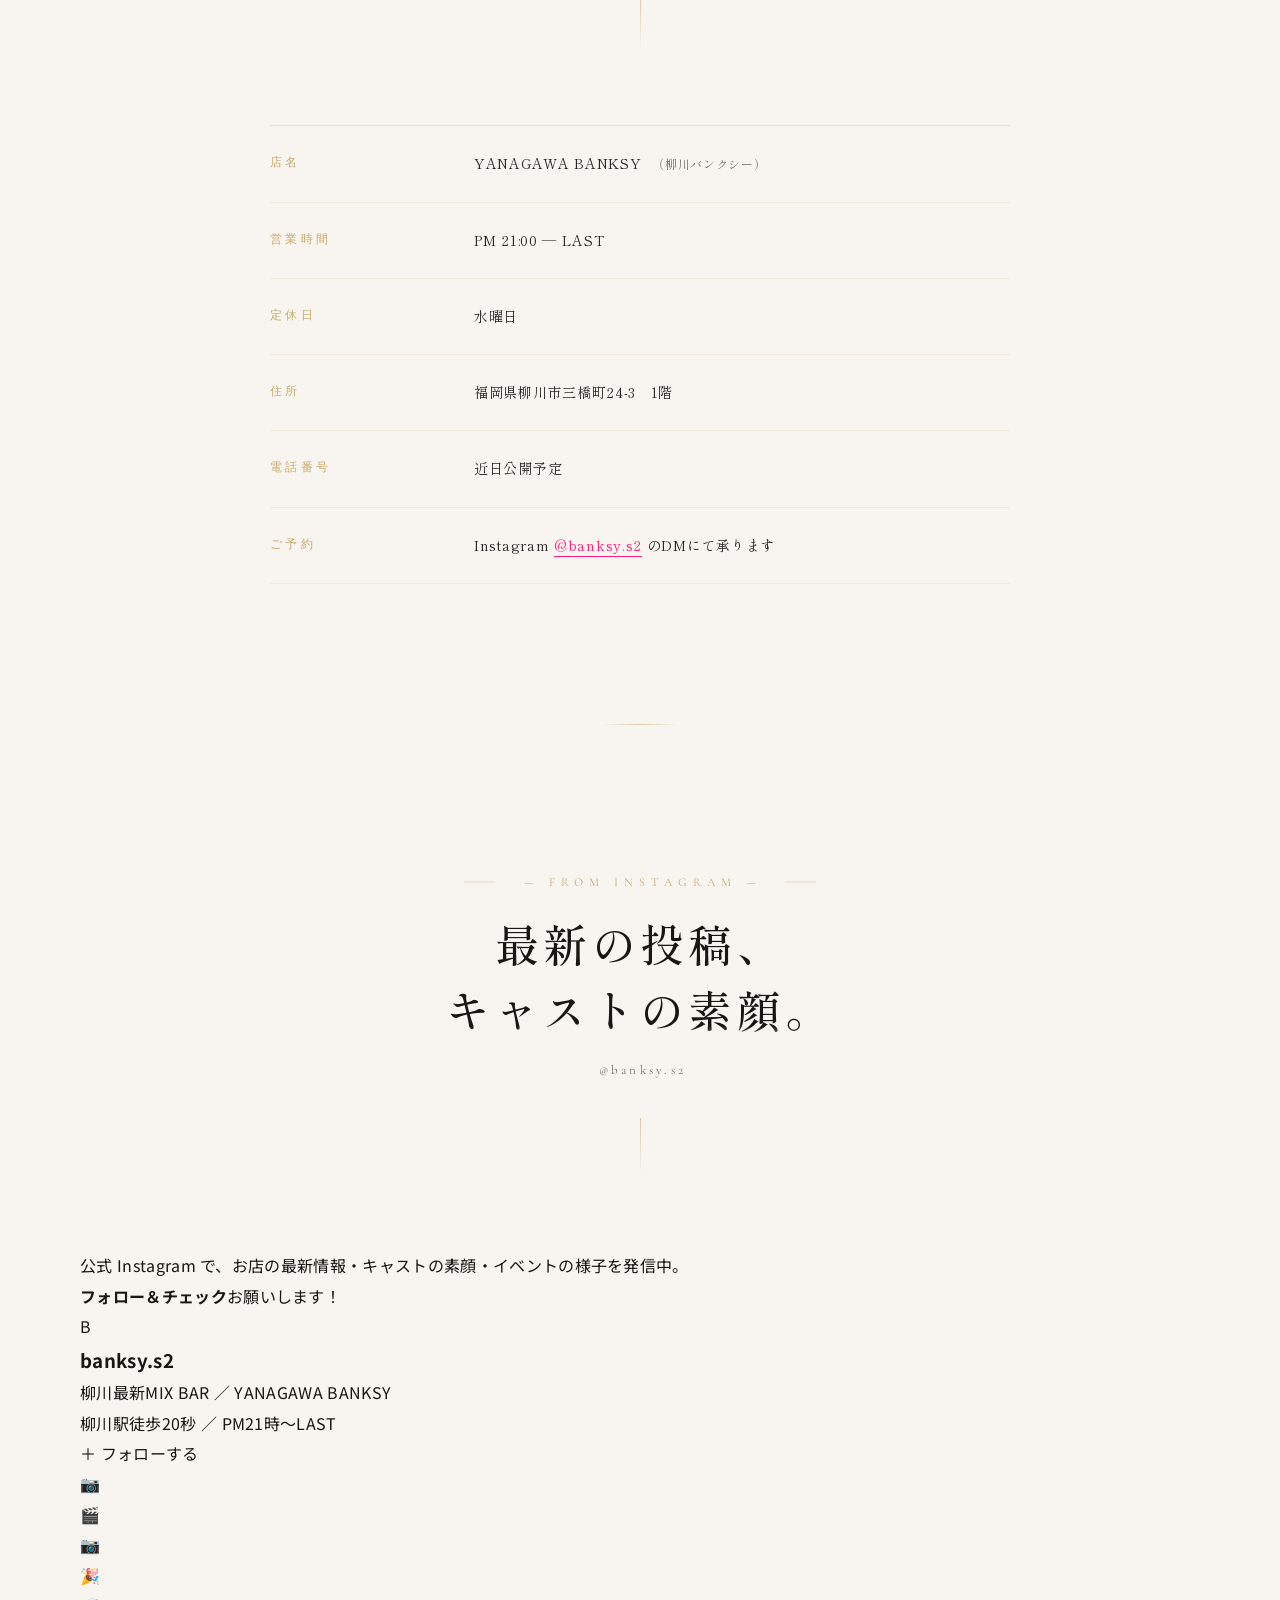
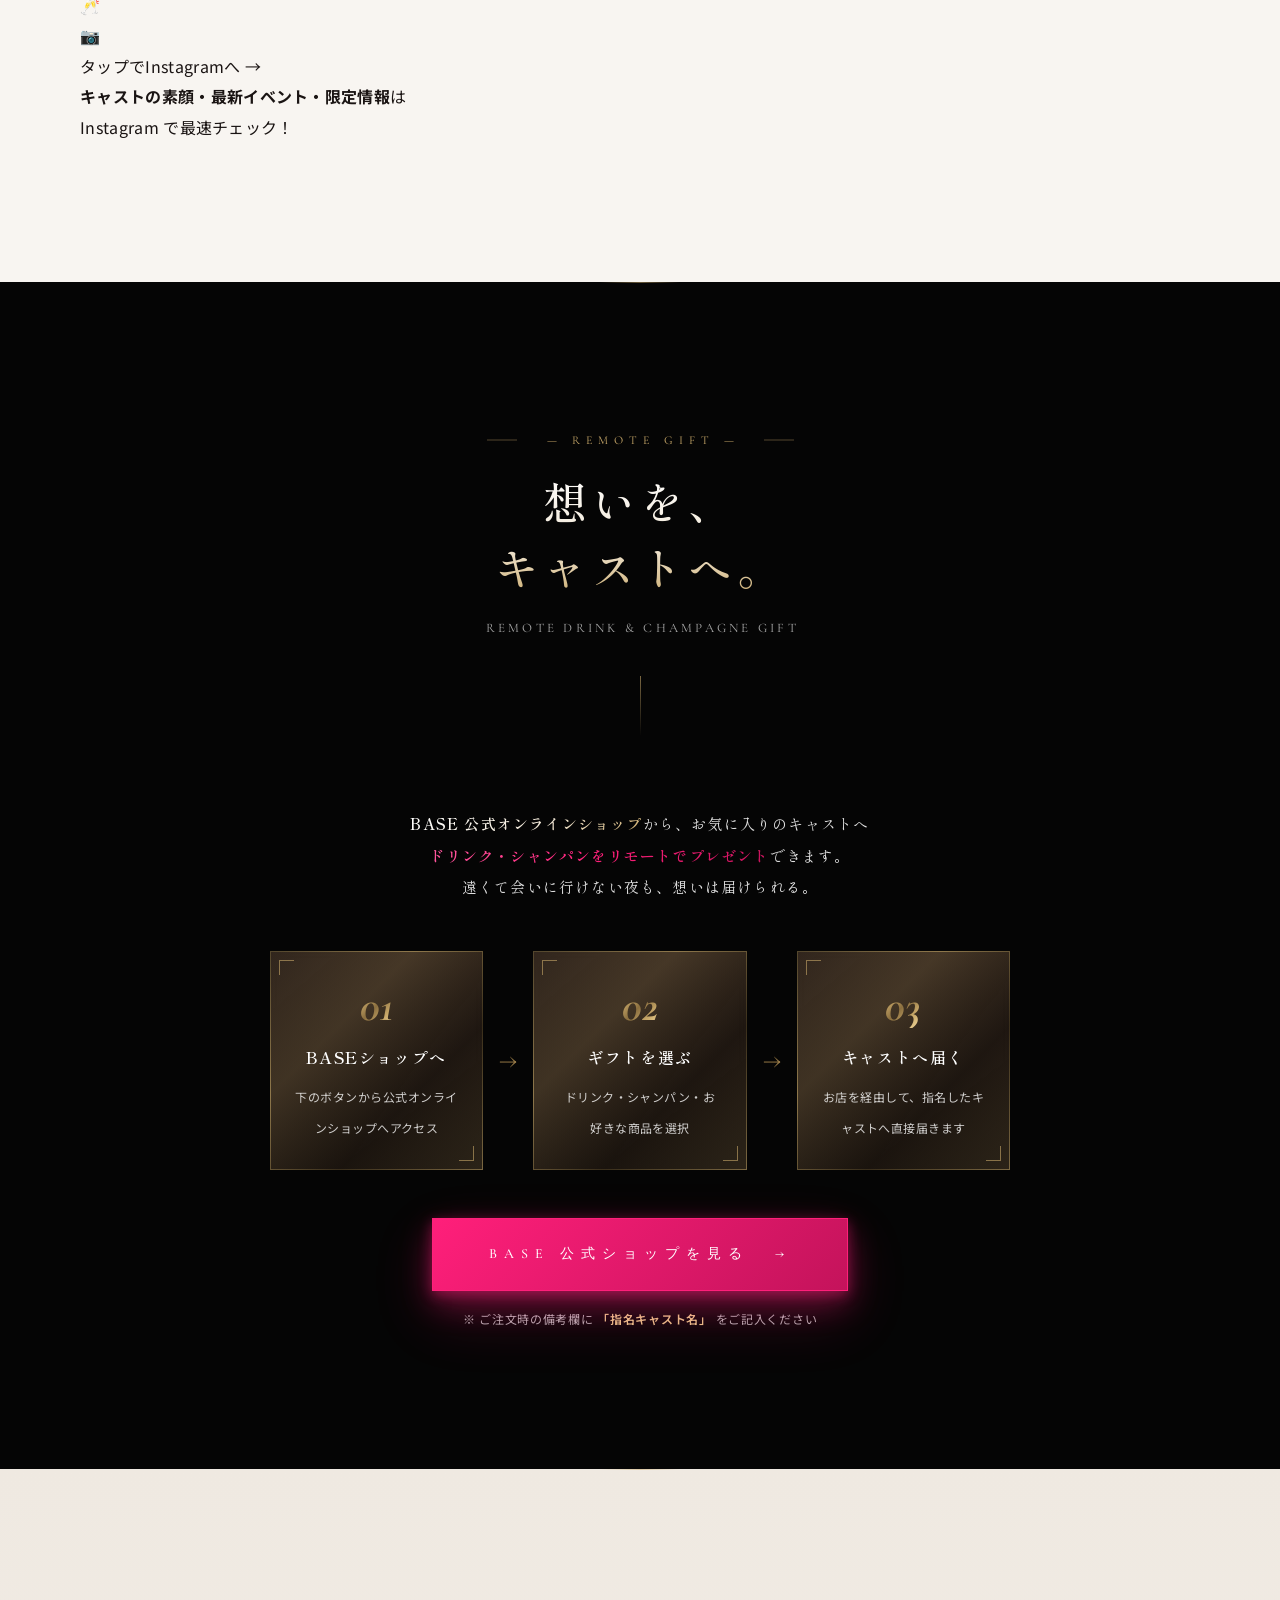
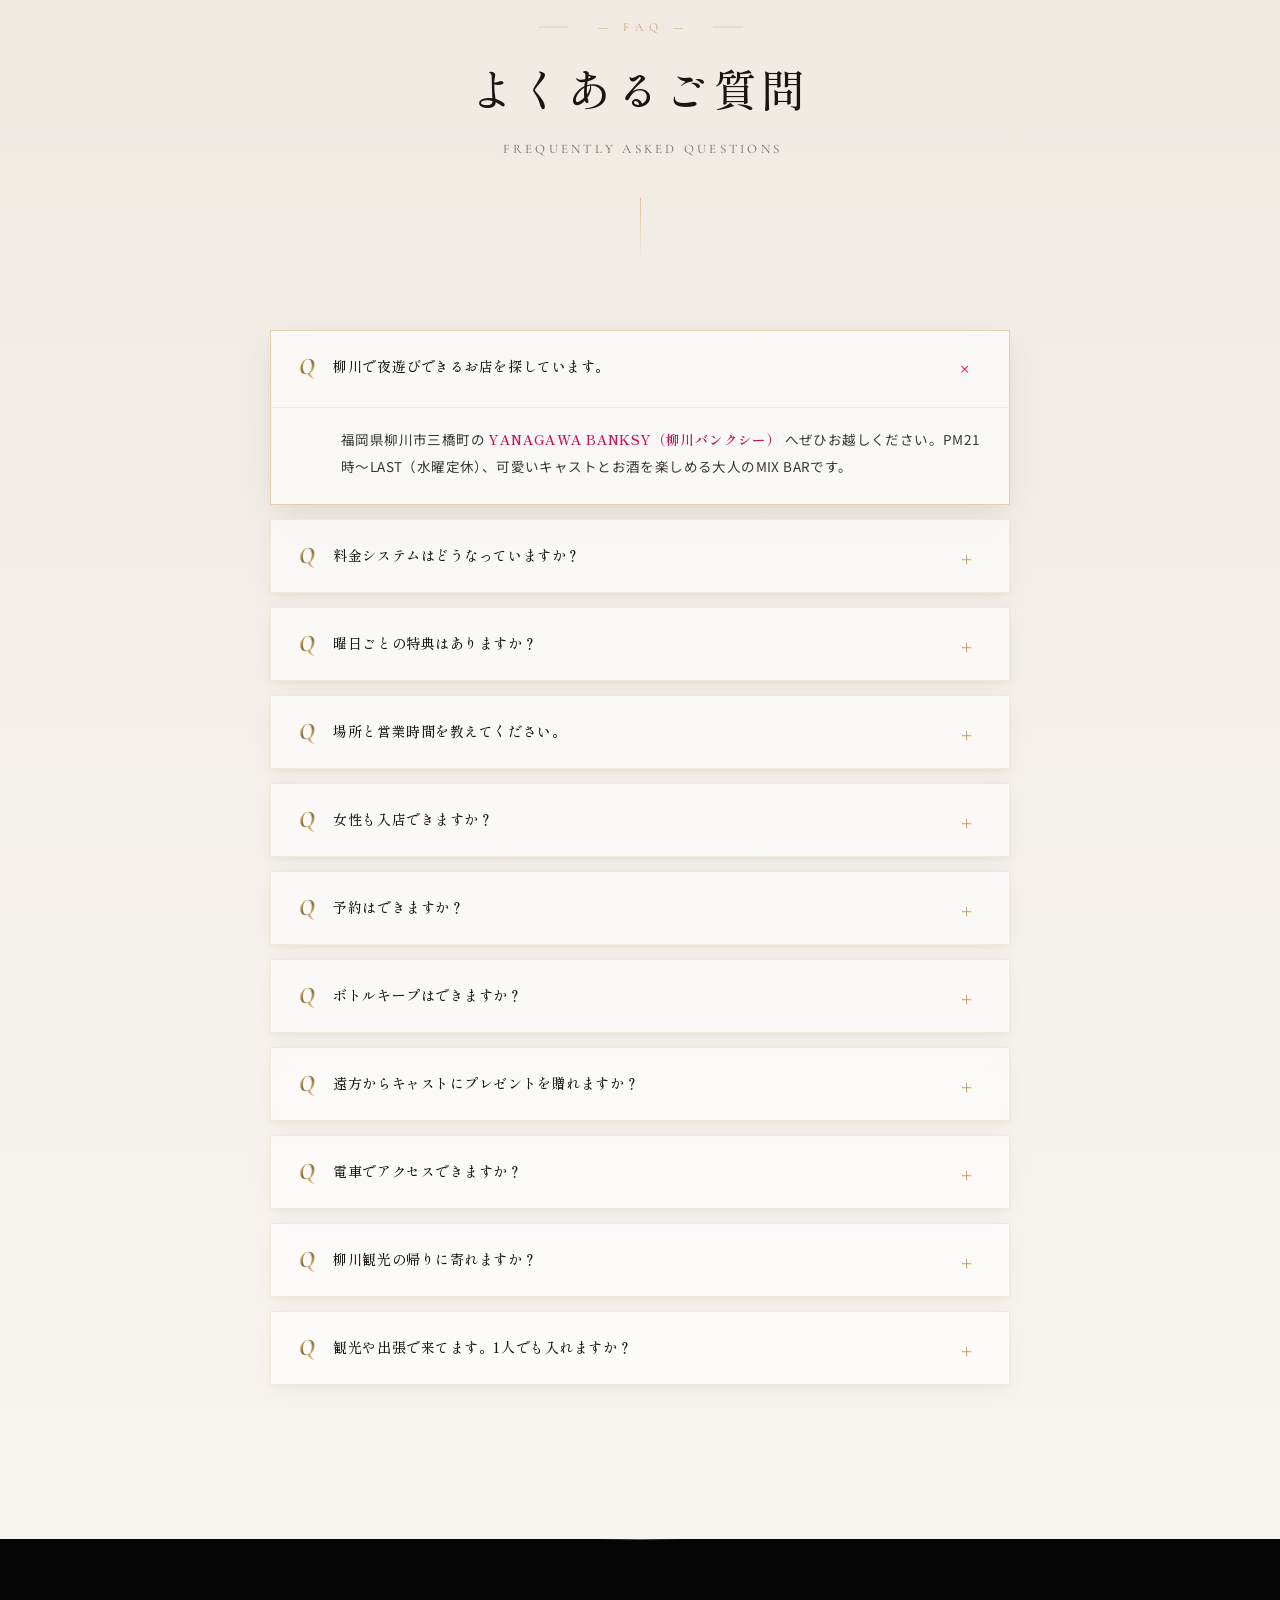
==== commit 99bc14b6: "Add: NEWS セクションに湯布院記事公開のお知らせ追加 - 「2026.06.08 / BLOG / スタッフ旅行記｜湯布院でリフレッシュしてきました」 - yufuin.html へのリンク付" ====
--- a/index.html
+++ b/index.html
@@ -26,8 +26,8 @@
 
   <!-- ===== Primary Meta ===== -->
   <title>YANAGAWA BANKSY｜柳川 最新 MIX BAR｜飲み放題 ¥2,900〜・三橋町</title>
-  <meta name="description" content="福岡県柳川市三橋町の新感覚 MIX BAR「YANAGAWA BANKSY（柳川バンクシー）」公式サイト。可愛いキャストと飲み放題セット男性¥2,900／女性¥2,000。月曜は生ビール飲み放題、火曜カラオケ無料、木曜23時まで¥1,000OFF、日曜は1セット80分の特典あり。PM21時〜LAST／水曜定休。" />
-  <meta name="keywords" content="柳川,柳川市,柳川 バー,柳川 ラウンジ,柳川 ナイトラウンジ,柳川 MIX BAR,柳川 ミックスバー,柳川 ガールズバー,柳川 キャバクラ,柳川 スナック,柳川 カラオケ,柳川 シャンパン,柳川 夜遊び,柳川 夜,柳川 飲み放題,柳川 デート,柳川 一人飲み,柳川 女子会,柳川 二次会,柳川 接待,柳川 観光,柳川 観光 夜,柳川 観光 帰り,柳川 観光 二次会,柳川 旅行,柳川 旅行 夜,柳川 旅行 飲み屋,川下り 後 バー,うなぎ 後 飲み屋,北原白秋 観光 夜,柳川 一人旅 夜,柳川 ホテル 近く,柳川 旅館 周辺,柳川 駅前 バー,柳川 駅近 バー,柳川 観光客 おすすめ,柳川 夜の観光,三橋町,三橋町 バー,柳川駅,西鉄柳川駅,柳川 川下り,大牟田,大牟田 バー,みやま市,大川,筑後,八女,久留米,久留米 バー,荒尾,熊本 荒尾,福岡県南部,福岡 柳川,YANAGAWA BANKSY,柳川バンクシー,バンクシー 柳川,banksy 柳川,推し ドリンク プレゼント,リモート シャンパン,推し活 柳川,BASE 柳川,キャスト 差し入れ,柳川 ナイト 求人,柳川 バー 求人,柳川 寮完備,飲み放題セット,カクテル,焼酎,レモンサワー" />
+  <meta name="description" content="福岡県柳川市三橋町の新感覚 MIX BAR「YANAGAWA BANKSY（柳川バンクシー）」公式サイト。可愛くて接客が面白い個性豊かなキャストと飲み放題セット男性¥2,900／女性¥2,000。月曜は生ビール飲み放題、火曜カラオケ無料、木曜23時まで¥1,000OFF、日曜は1セット80分の特典あり。PM21時〜LAST／水曜定休。" />
+  <meta name="keywords" content="柳川,柳川市,柳川 バー,柳川 ラウンジ,柳川 ナイトラウンジ,柳川 MIX BAR,柳川 ミックスバー,柳川 ガールズバー,柳川 キャバクラ,柳川 スナック,柳川 カラオケ,柳川 シャンパン,柳川 夜遊び,柳川 夜,柳川 飲み放題,柳川 デート,柳川 一人飲み,柳川 女子会,柳川 二次会,柳川 接待,柳川 観光,柳川 観光 夜,柳川 観光 帰り,柳川 観光 二次会,柳川 旅行,柳川 旅行 夜,柳川 旅行 飲み屋,川下り 後 バー,うなぎ 後 飲み屋,北原白秋 観光 夜,柳川 一人旅 夜,柳川 ホテル 近く,柳川 旅館 周辺,柳川 駅前 バー,柳川 駅近 バー,柳川 観光客 おすすめ,柳川 夜の観光,三橋町,三橋町 バー,柳川駅,西鉄柳川駅,柳川 川下り,大牟田,大牟田 バー,みやま市,大川,筑後,八女,久留米,久留米 バー,荒尾,熊本 荒尾,福岡県南部,福岡 柳川,YANAGAWA BANKSY,柳川バンクシー,バンクシー 柳川,banksy 柳川,柳川 接客 面白い,柳川 バー 接客,個性的 キャスト,話して楽しい,推し ドリンク プレゼント,リモート シャンパン,推し活 柳川,BASE 柳川,キャスト 差し入れ,柳川 ナイト 求人,柳川 バー 求人,柳川 寮完備,飲み放題セット,カクテル,焼酎,レモンサワー" />
   <meta name="author" content="YANAGAWA BANKSY" />
   <meta name="robots" content="index, follow, max-image-preview:large" />
   <meta name="referrer" content="strict-origin-when-cross-origin" />
@@ -671,7 +671,7 @@
     <div class="container">
       <div class="section-head">
         <span class="kicker">— ABOUT —</span>
-        <h2 class="section-title">柳川の夜に、<br />新しい遊び場が誕生。<small class="sr-extra">— 柳川 新感覚 MIX BAR YANAGAWA BANKSY</small></h2>
+        <h2 class="section-title">柳川の夜に、<br />新しい遊び場が誕生。</h2>
         <p class="section-sub">YANAGAWA BANKSY ／ 新感覚 MIX BAR</p>
       </div>
       <div class="about-grid">
@@ -685,7 +685,7 @@
         <div class="about-text">
           <p class="lead">
             YANAGAWA BANKSY は、福岡県柳川市三橋町に誕生した<strong>新感覚の MIX BAR（ミックスバー）</strong>。
-            可愛いキャストと<strong>飲み放題</strong>で気軽に過ごせる、柳川初のラグジュアリーな夜の遊び場。
+            可愛くて接客が面白いキャストと<strong>飲み放題</strong>で気軽に過ごせる、柳川初のラグジュアリーな夜の遊び場。
             <strong>柳川駅から徒歩20秒</strong>、ピンクの灯りが目印です。
           </p>
           <p>
@@ -752,7 +752,7 @@
     <div class="container">
       <div class="section-head light">
         <span class="kicker">— POINT —</span>
-        <h2 class="section-title">3つのこだわり<small class="sr-extra">— 柳川 MIX BAR YANAGAWA BANKSY が選ばれる理由</small></h2>
+        <h2 class="section-title">3つのこだわり</h2>
         <p class="section-sub">YANAGAWA BANKSY が選ばれる理由</p>
       </div>
       <div class="point-grid">
@@ -760,8 +760,8 @@
           <div class="point-num">01</div>
           <h3>素敵な女の子達</h3>
           <p>
-            明るくて、可愛くて、話していて楽しい。<br />
-            選び抜かれた女の子達が、最高の夜を演出します。
+            明るくて、可愛くて、接客が面白い。<br />
+            個性豊かな女の子達が、最高の夜を演出します。
           </p>
         </article>
         <article class="point-card featured">
@@ -793,7 +793,7 @@
     <div class="container">
       <div class="section-head">
         <span class="kicker">— CAST —</span>
-        <h2 class="section-title">CAST<small class="sr-extra">— 柳川 MIX BAR 在籍キャスト紹介</small></h2>
+        <h2 class="section-title">CAST</h2>
         <p class="section-sub">在籍キャスト</p>
       </div>
       <div class="cast-grid">
@@ -884,7 +884,7 @@
     <div class="container">
       <div class="section-head">
         <span class="kicker">— INTERIOR —</span>
-        <h2 class="section-title">店内、<br />ぜんぶピンク。<small class="sr-extra">— 柳川 BANKSY風グラフィティ・ピンクネオン MIX BAR</small></h2>
+        <h2 class="section-title">店内、<br />ぜんぶピンク。</h2>
         <p class="section-sub">PINK NEON & BANKSY GRAFFITI</p>
       </div>
 
@@ -934,7 +934,7 @@
     <div class="container">
       <div class="section-head light">
         <span class="kicker">— SYSTEM —</span>
-        <h2 class="section-title">料金システム<small class="sr-extra">— 柳川 MIX BAR 飲み放題セット ¥2,900〜</small></h2>
+        <h2 class="section-title">料金システム</h2>
         <p class="section-sub">明朗会計・安心価格</p>
       </div>
 
@@ -1159,6 +1159,11 @@
           <p><strong>2周年記念イベント</strong>開催決定！詳細は近日公開。</p>
         </li>
         <li>
+          <time>2026.06.08</time>
+          <span class="news-tag">BLOG</span>
+          <p>スタッフ旅行記｜<a href="yufuin.html"><strong>湯布院でリフレッシュしてきました</strong></a> を公開しました。フローラルビレッジ、とり天、和牛、食べ歩き、飲み歩きの様子をご紹介。</p>
+        </li>
+        <li>
           <time>2026.05.31</time>
           <span class="news-tag">NEW</span>
           <p>公式ウェブサイトを公開しました。</p>
@@ -1557,10 +1562,11 @@
         <p class="visitor-label">THANK YOU FOR VISITING</p>
         <div class="visitor-count">
           <span class="visitor-deco" aria-hidden="true">✦</span>
-          <span class="visitor-count-num" id="visitorCount" data-base="0" aria-live="polite">—</span>
+          <span class="visitor-count-num" id="visitorCount" aria-hidden="true">—</span>
           <span class="visitor-deco" aria-hidden="true">✦</span>
         </div>
         <p class="visitor-people">人があなたと同じく訪れました</p>
+        <span class="sr-only" id="visitorCountLive" aria-live="polite" aria-atomic="true"></span>
       </div>
     </div>
   </section>
@@ -1601,6 +1607,7 @@
             <li><a href="guide.html">柳川の夜遊びガイド</a></li>
             <li><a href="champagne.html">シャンパン・シャンパンタワー</a></li>
             <li><a href="ladies.html">女性の方向け（女子会・一人飲み）</a></li>
+            <li><a href="yufuin.html">スタッフ旅行記｜湯布院</a></li>
           </ul>
         </div>
         <div>
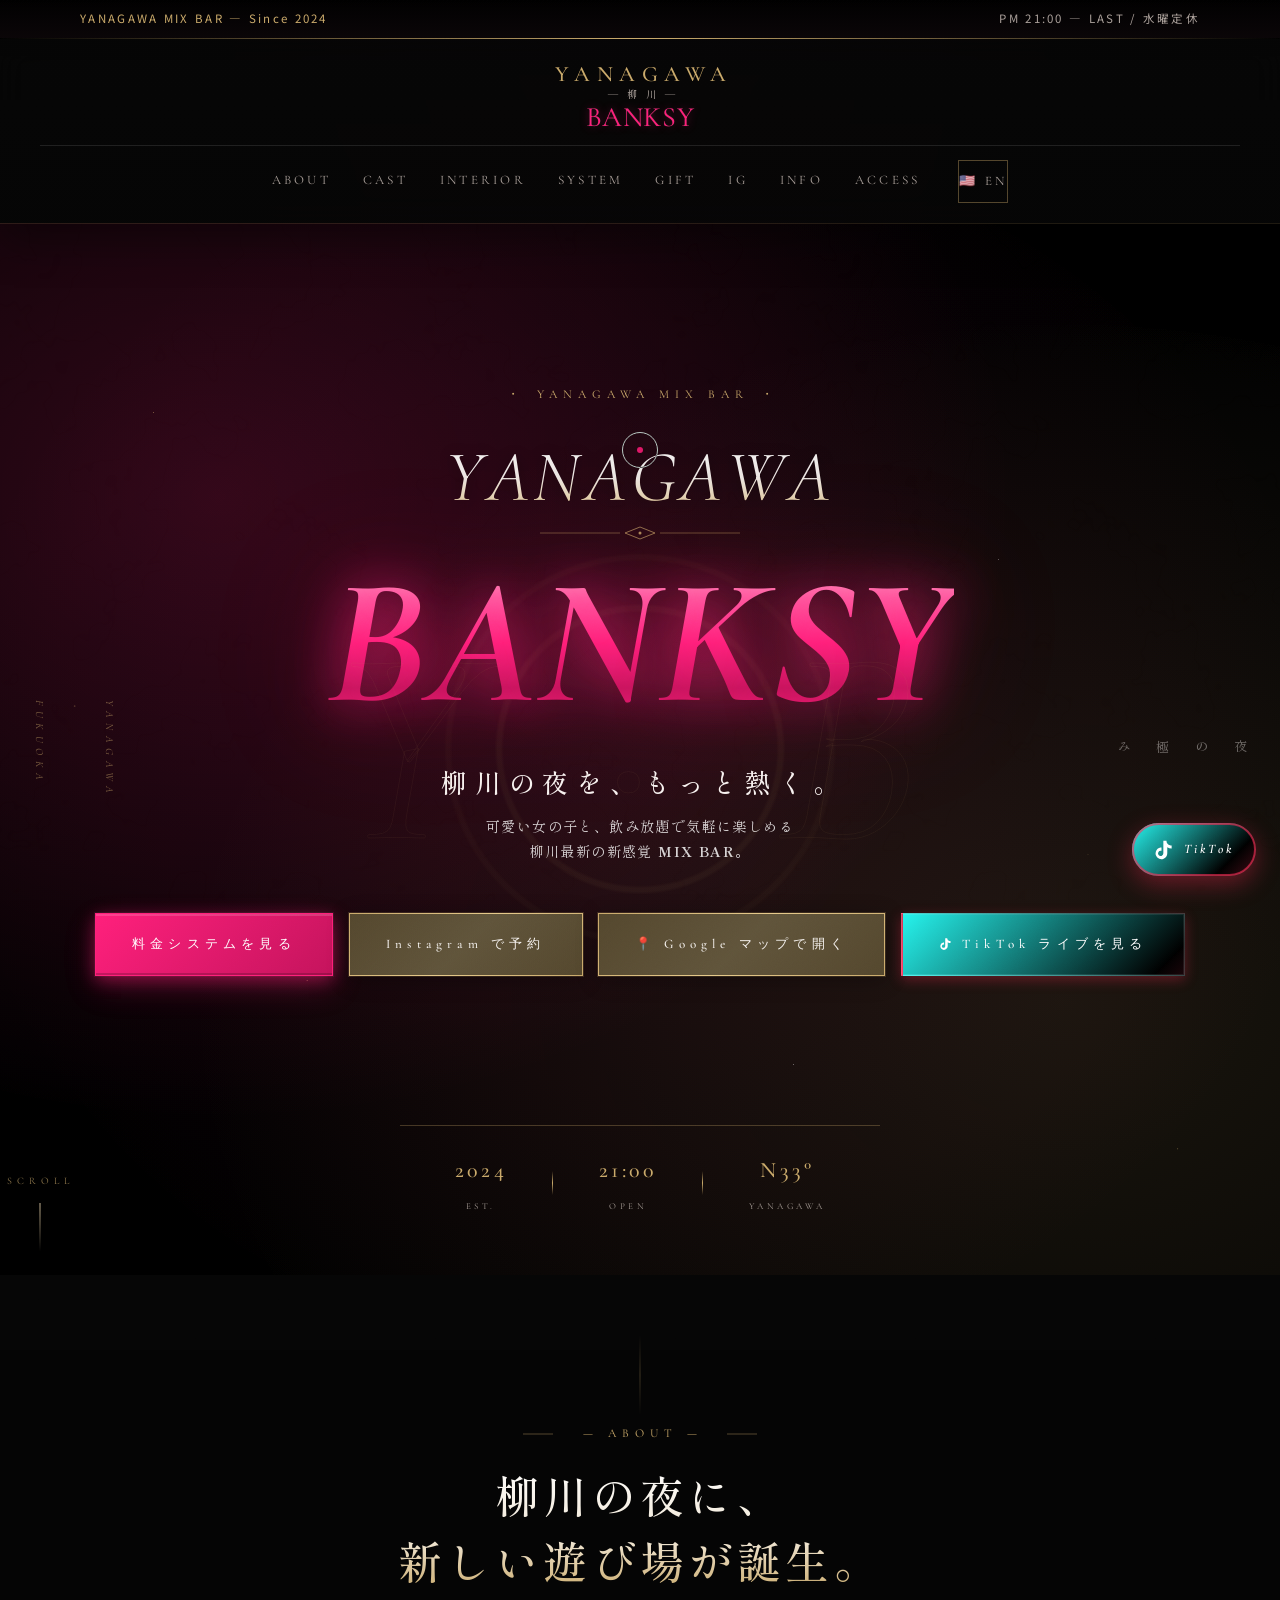
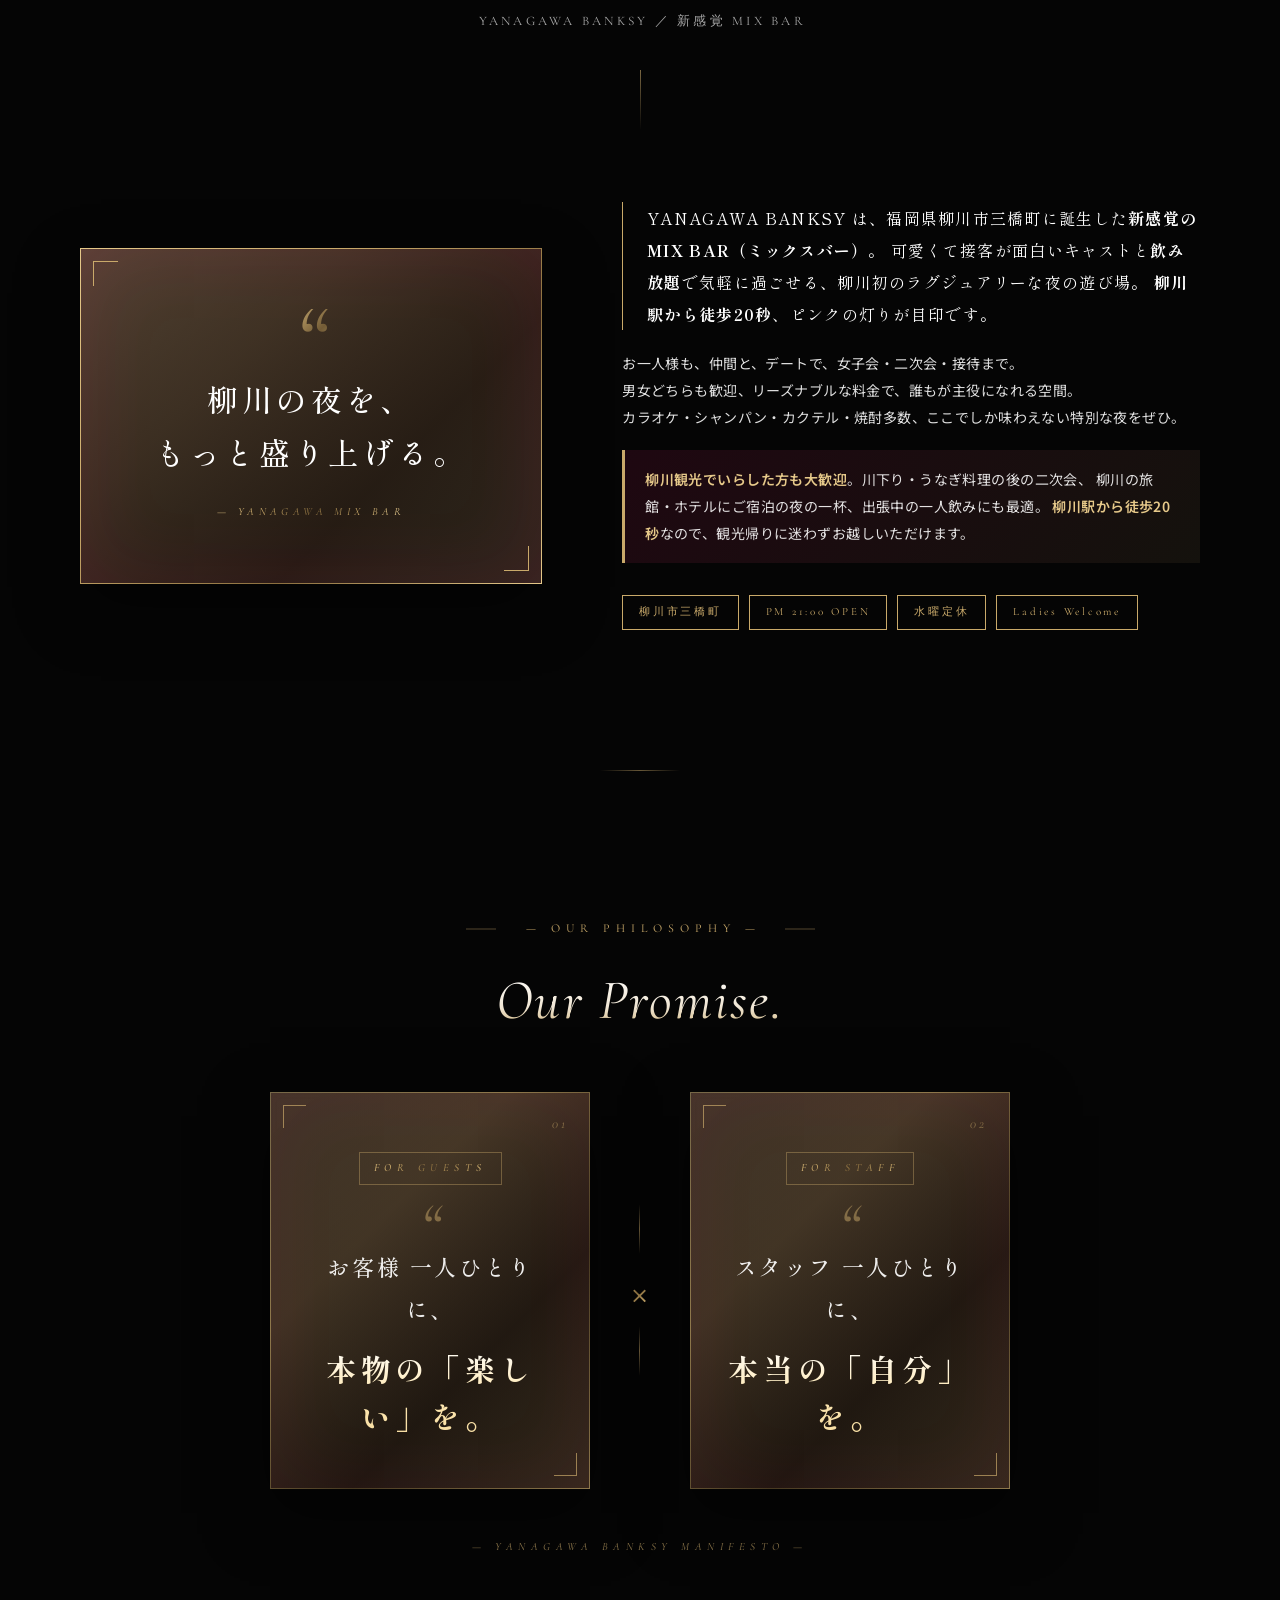
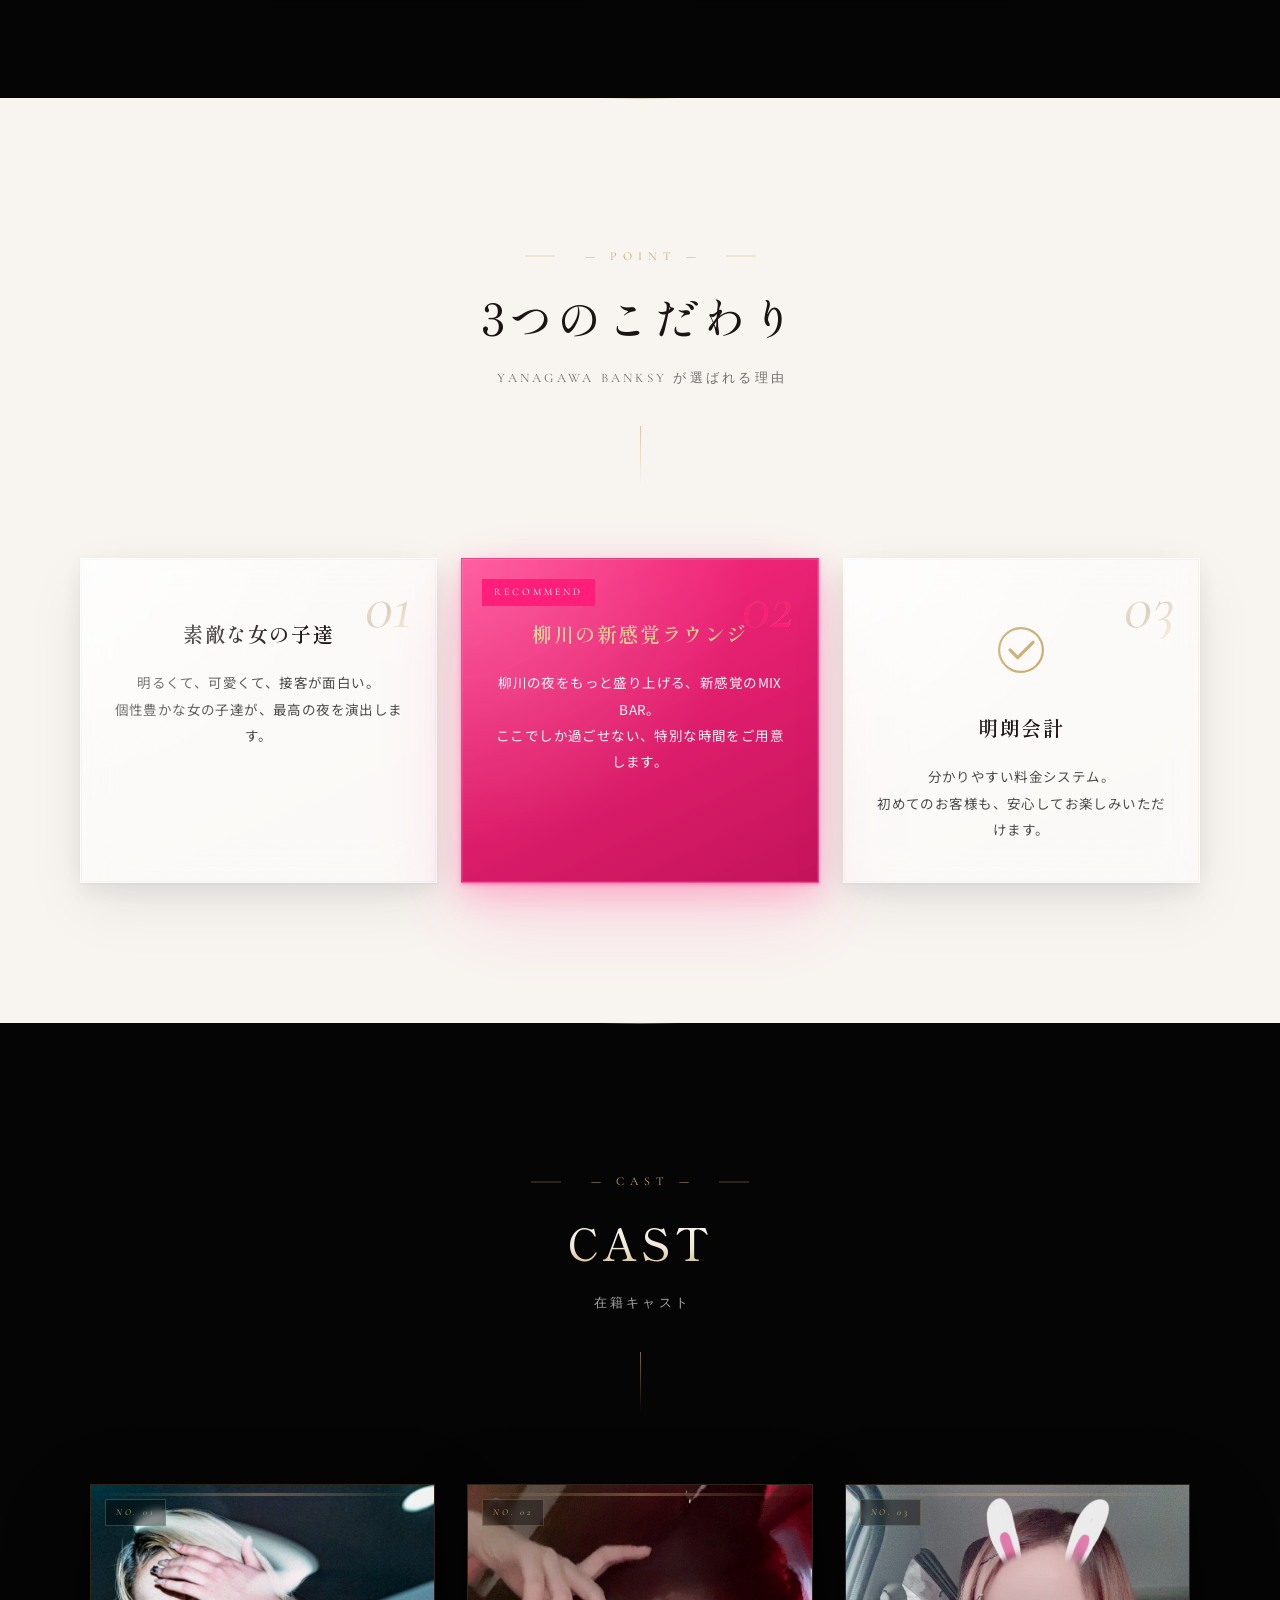
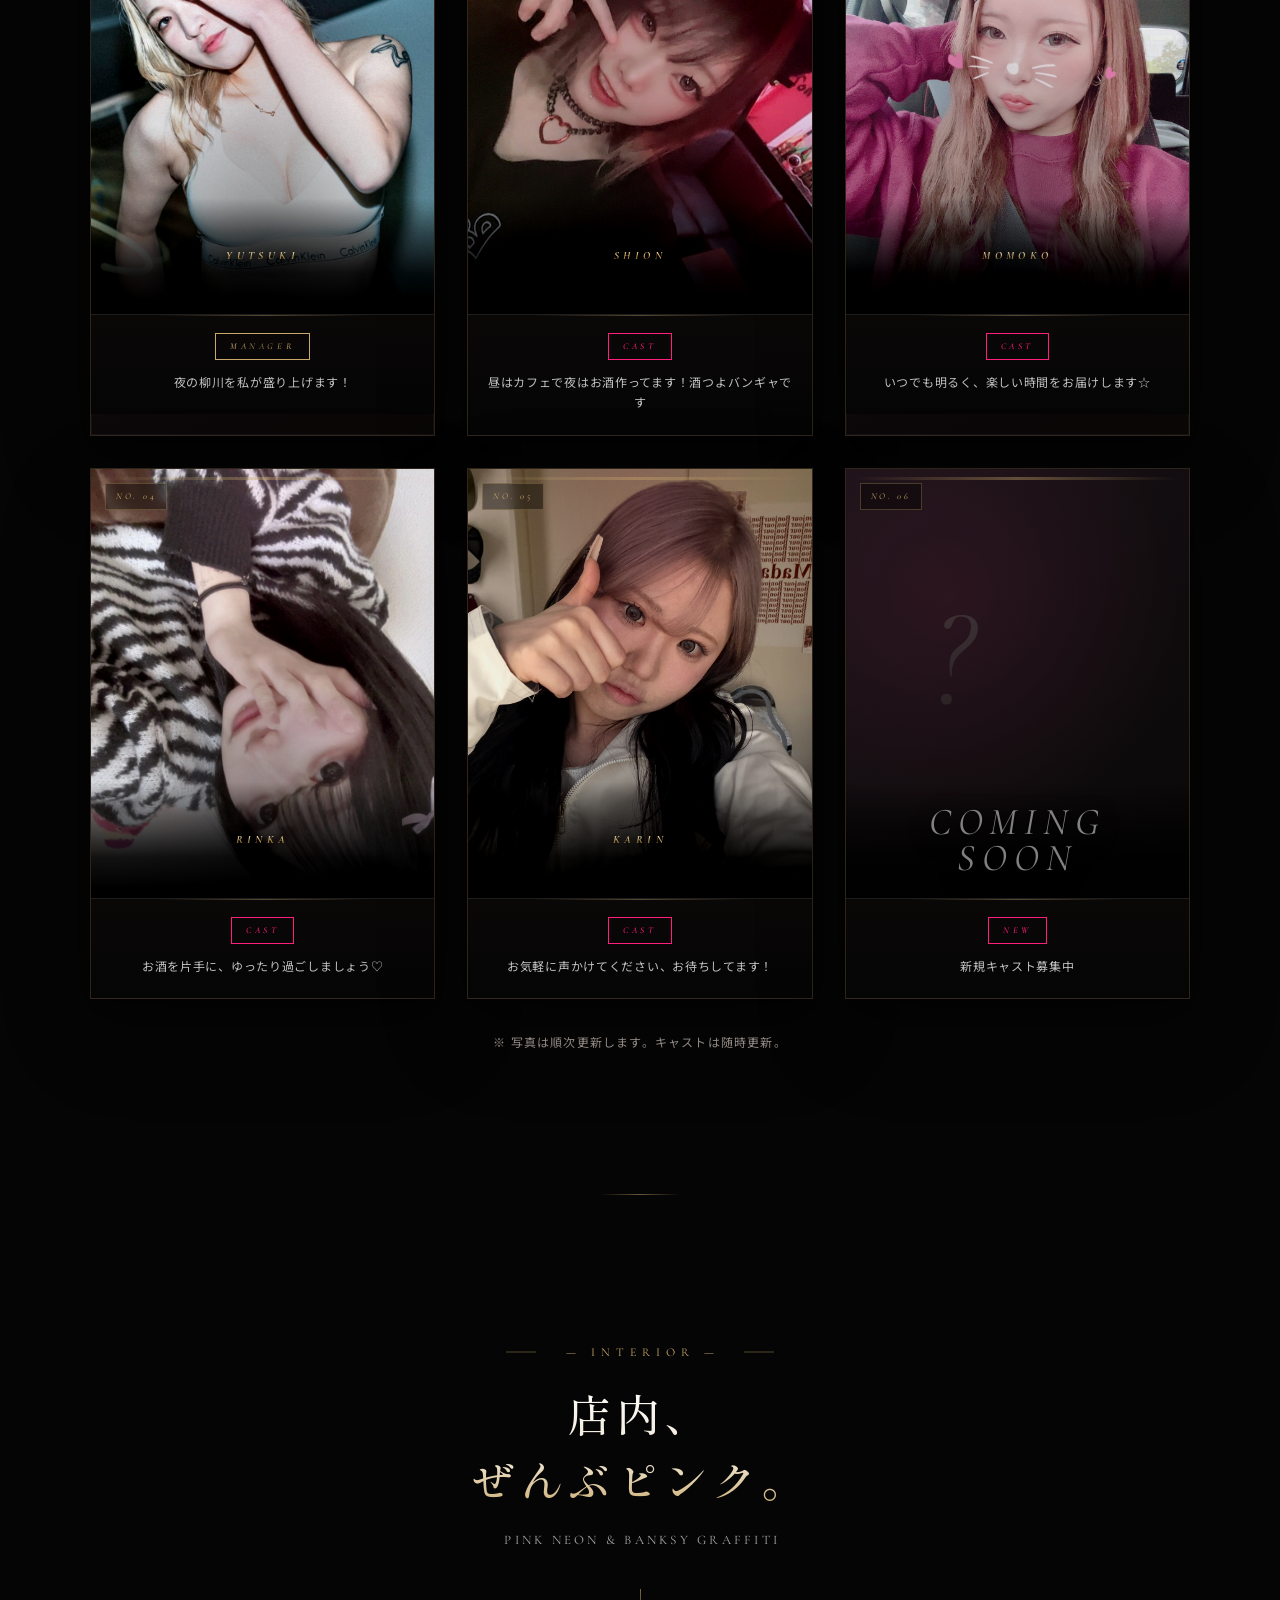
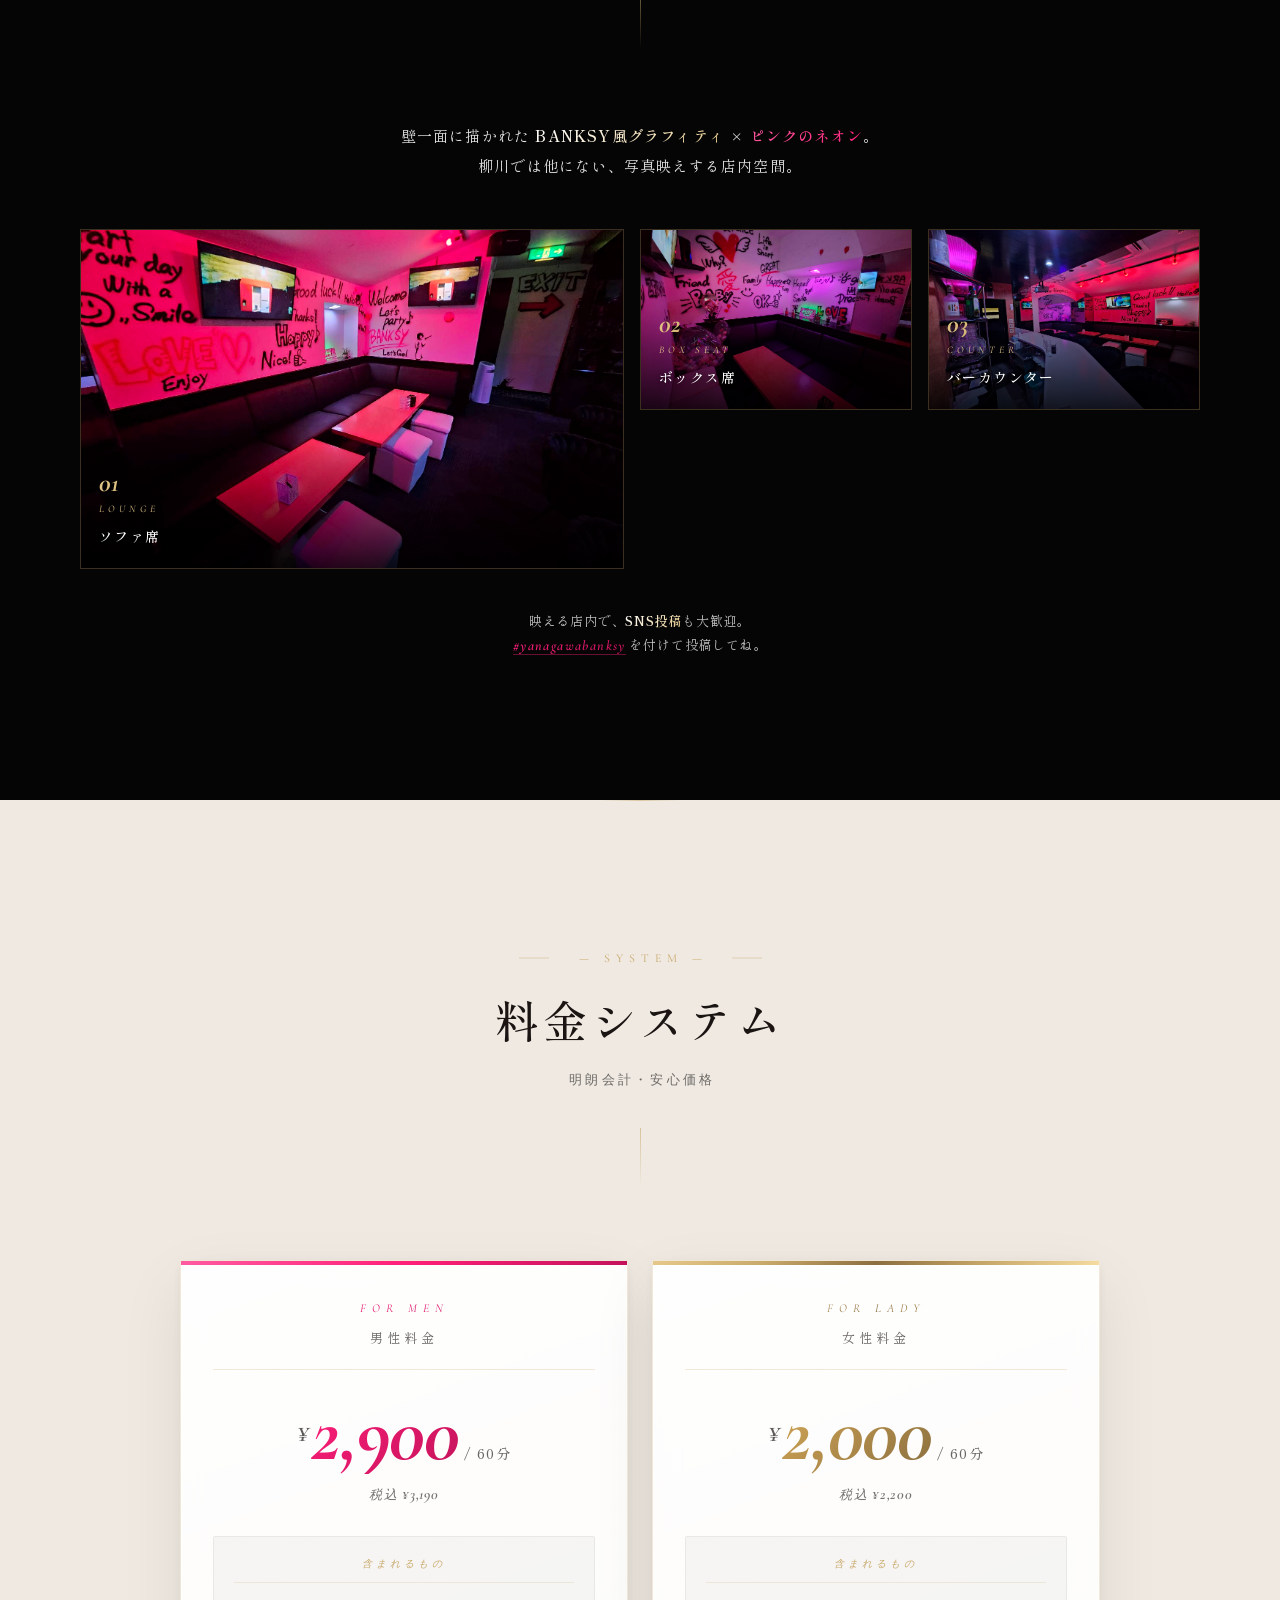
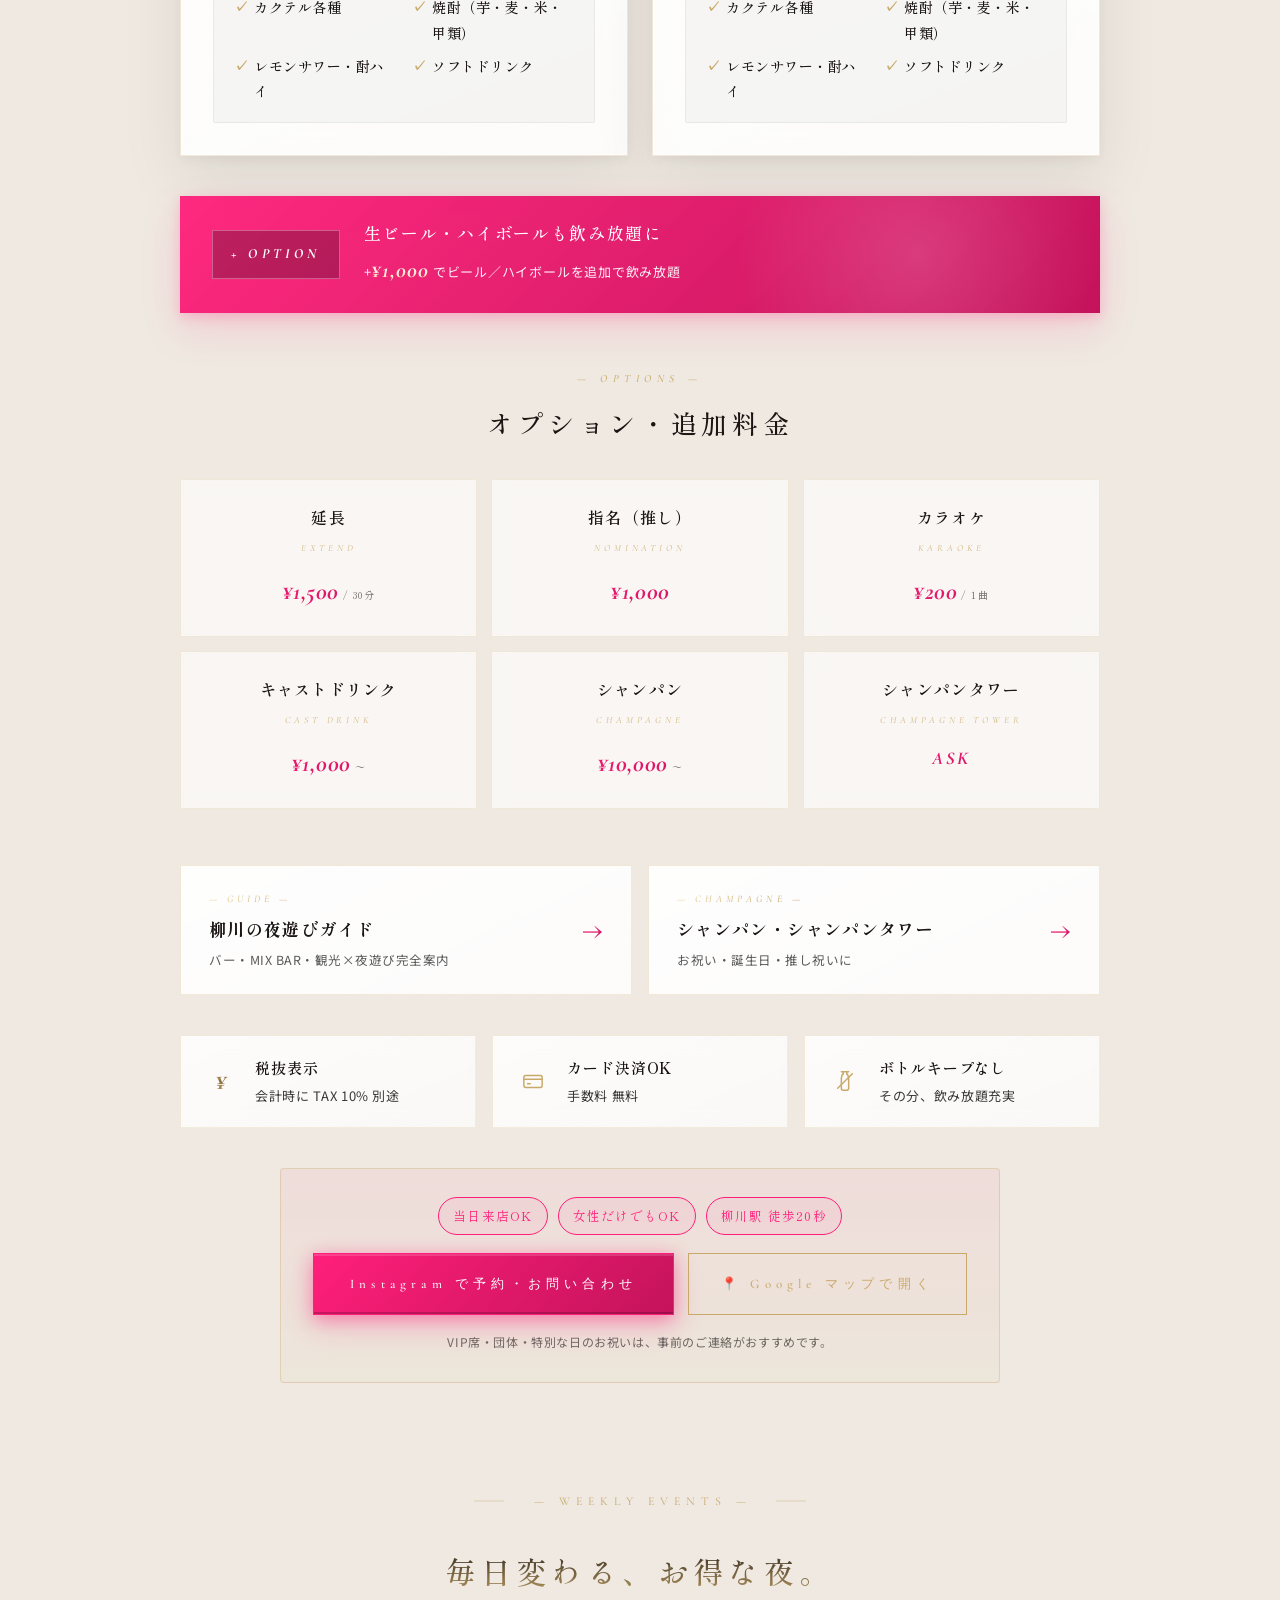
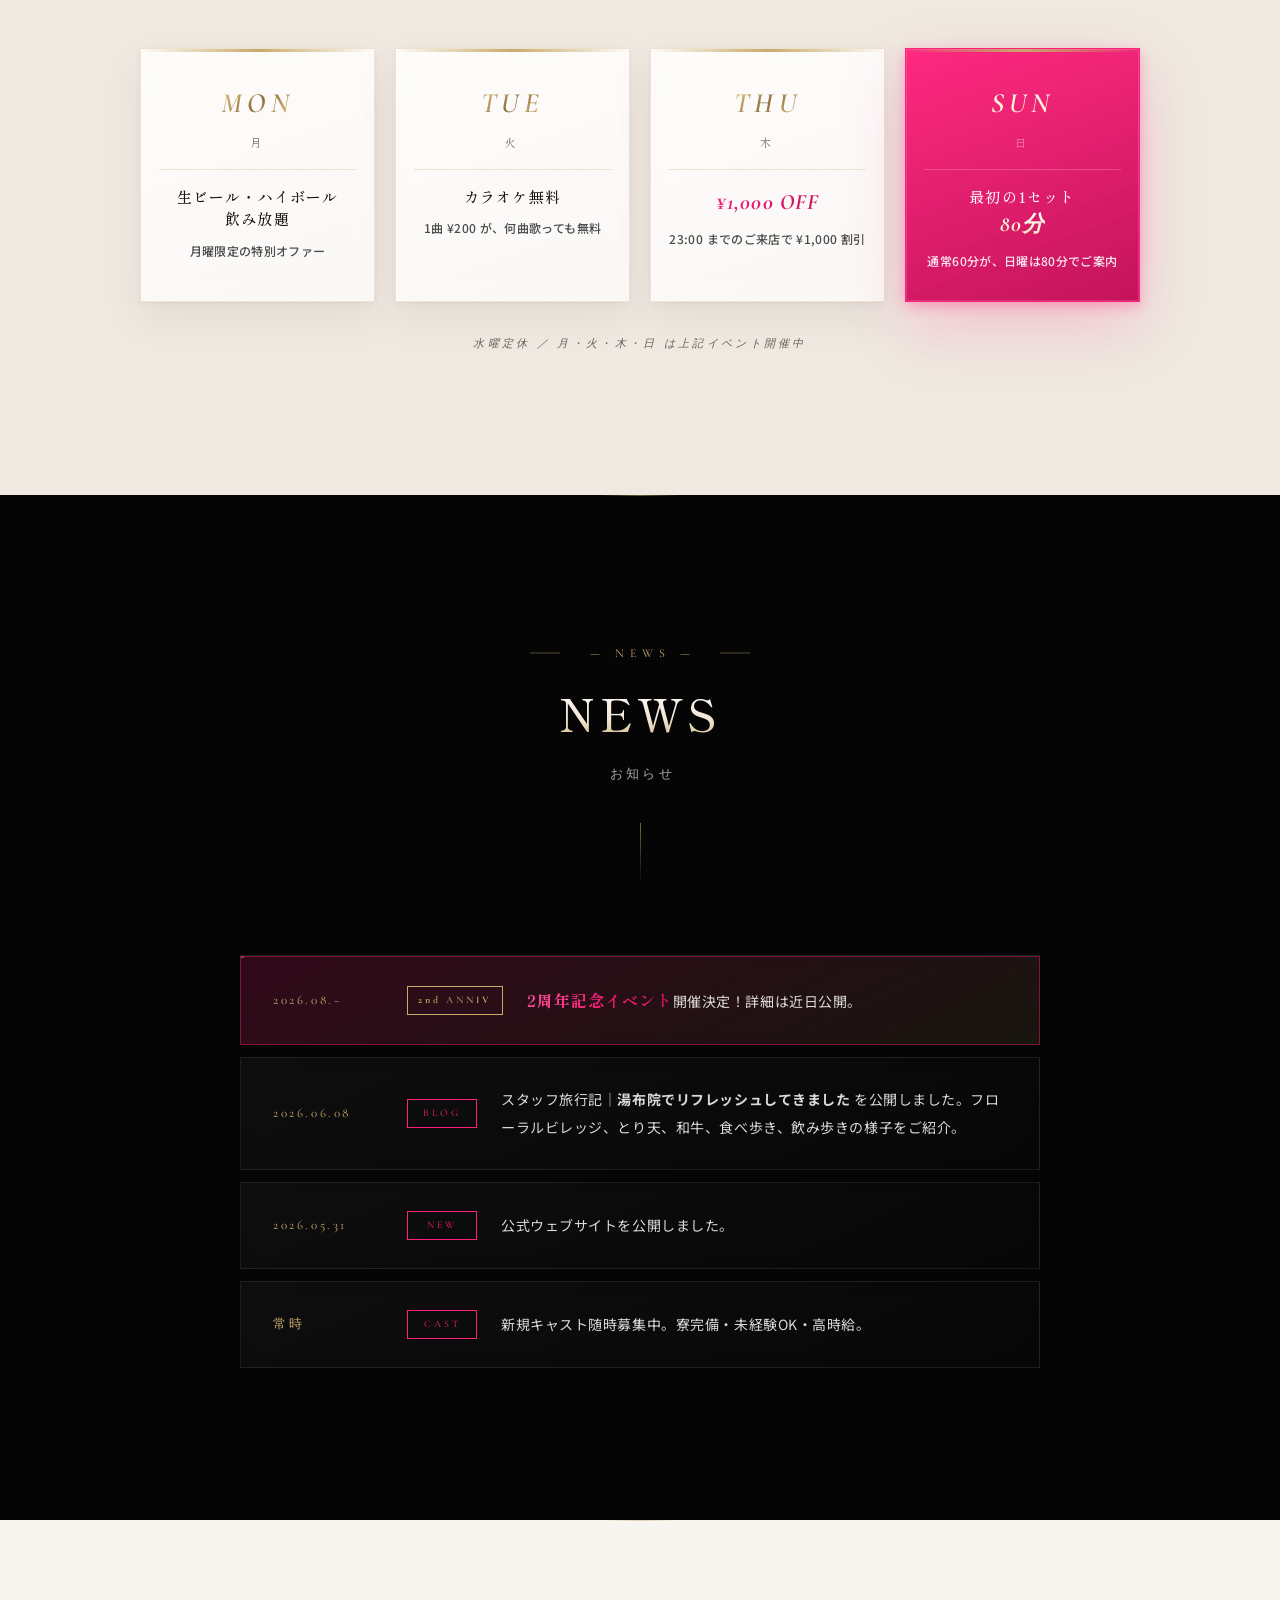
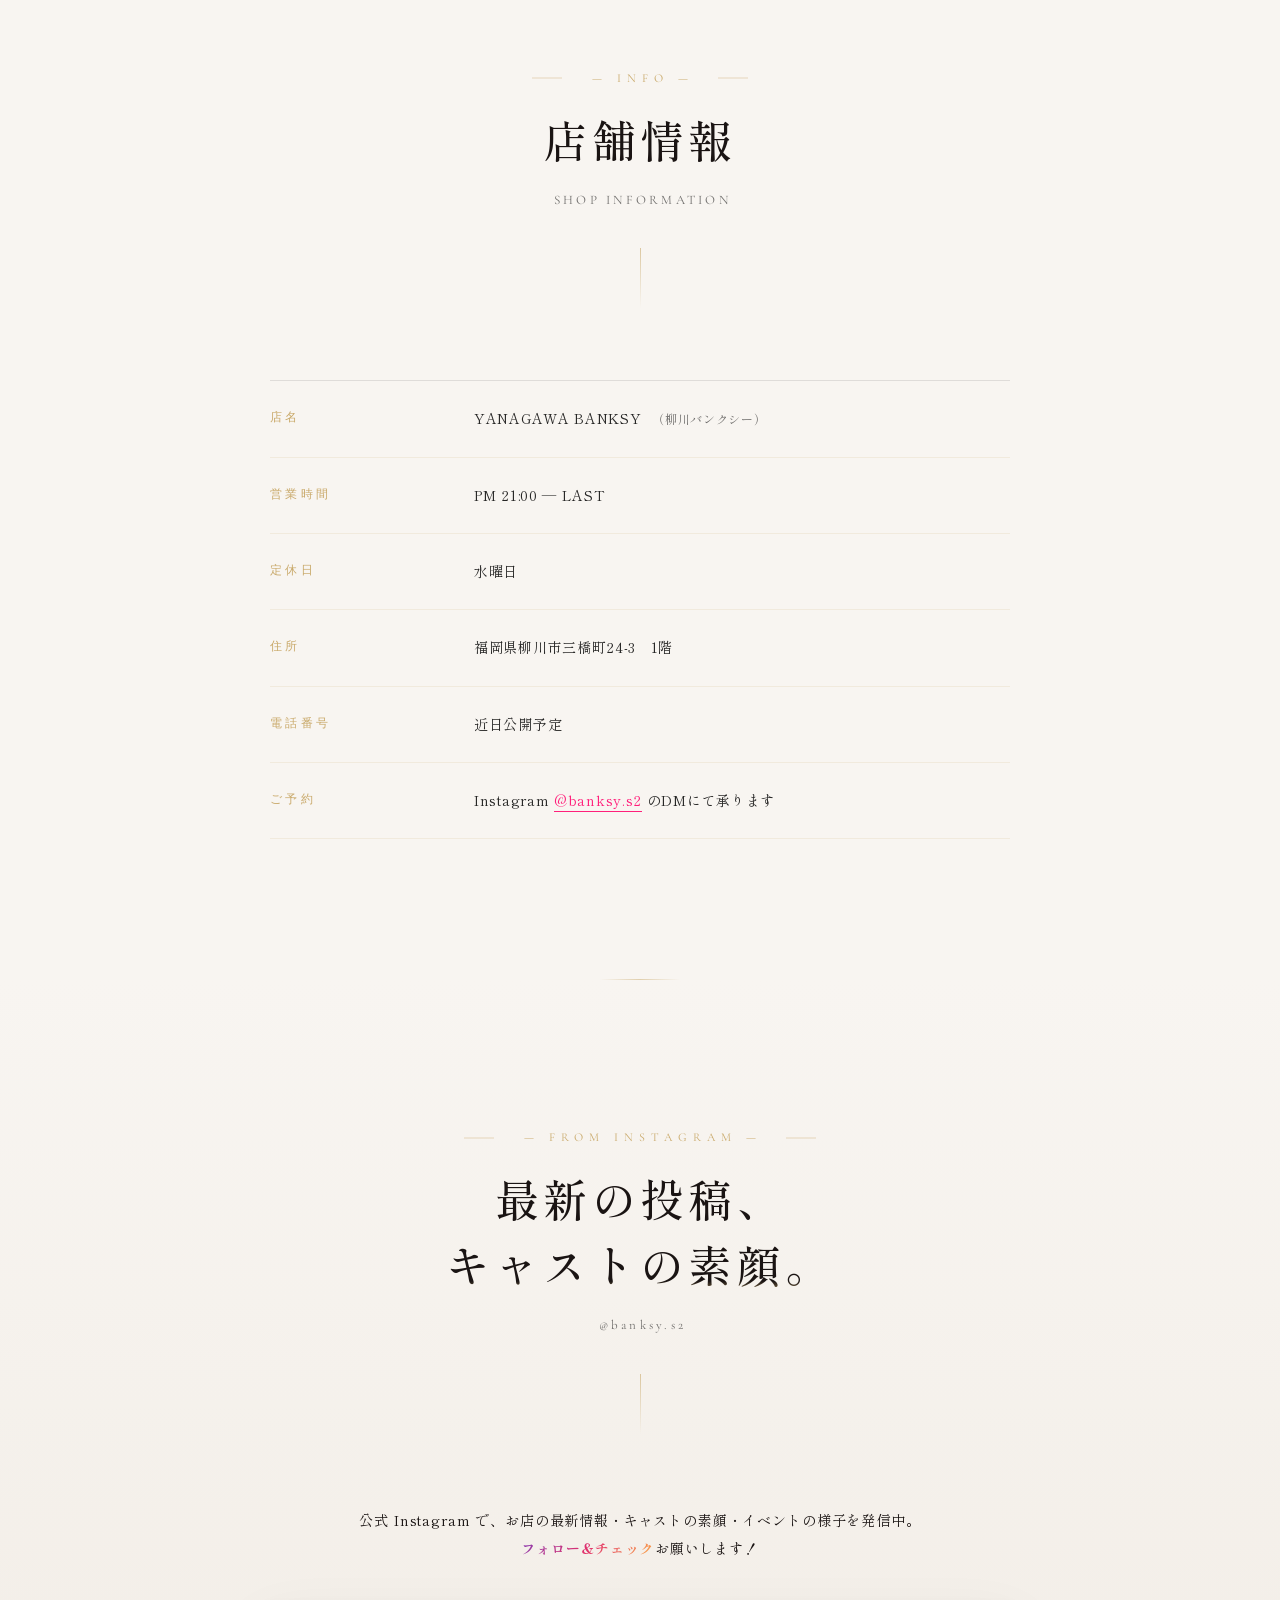
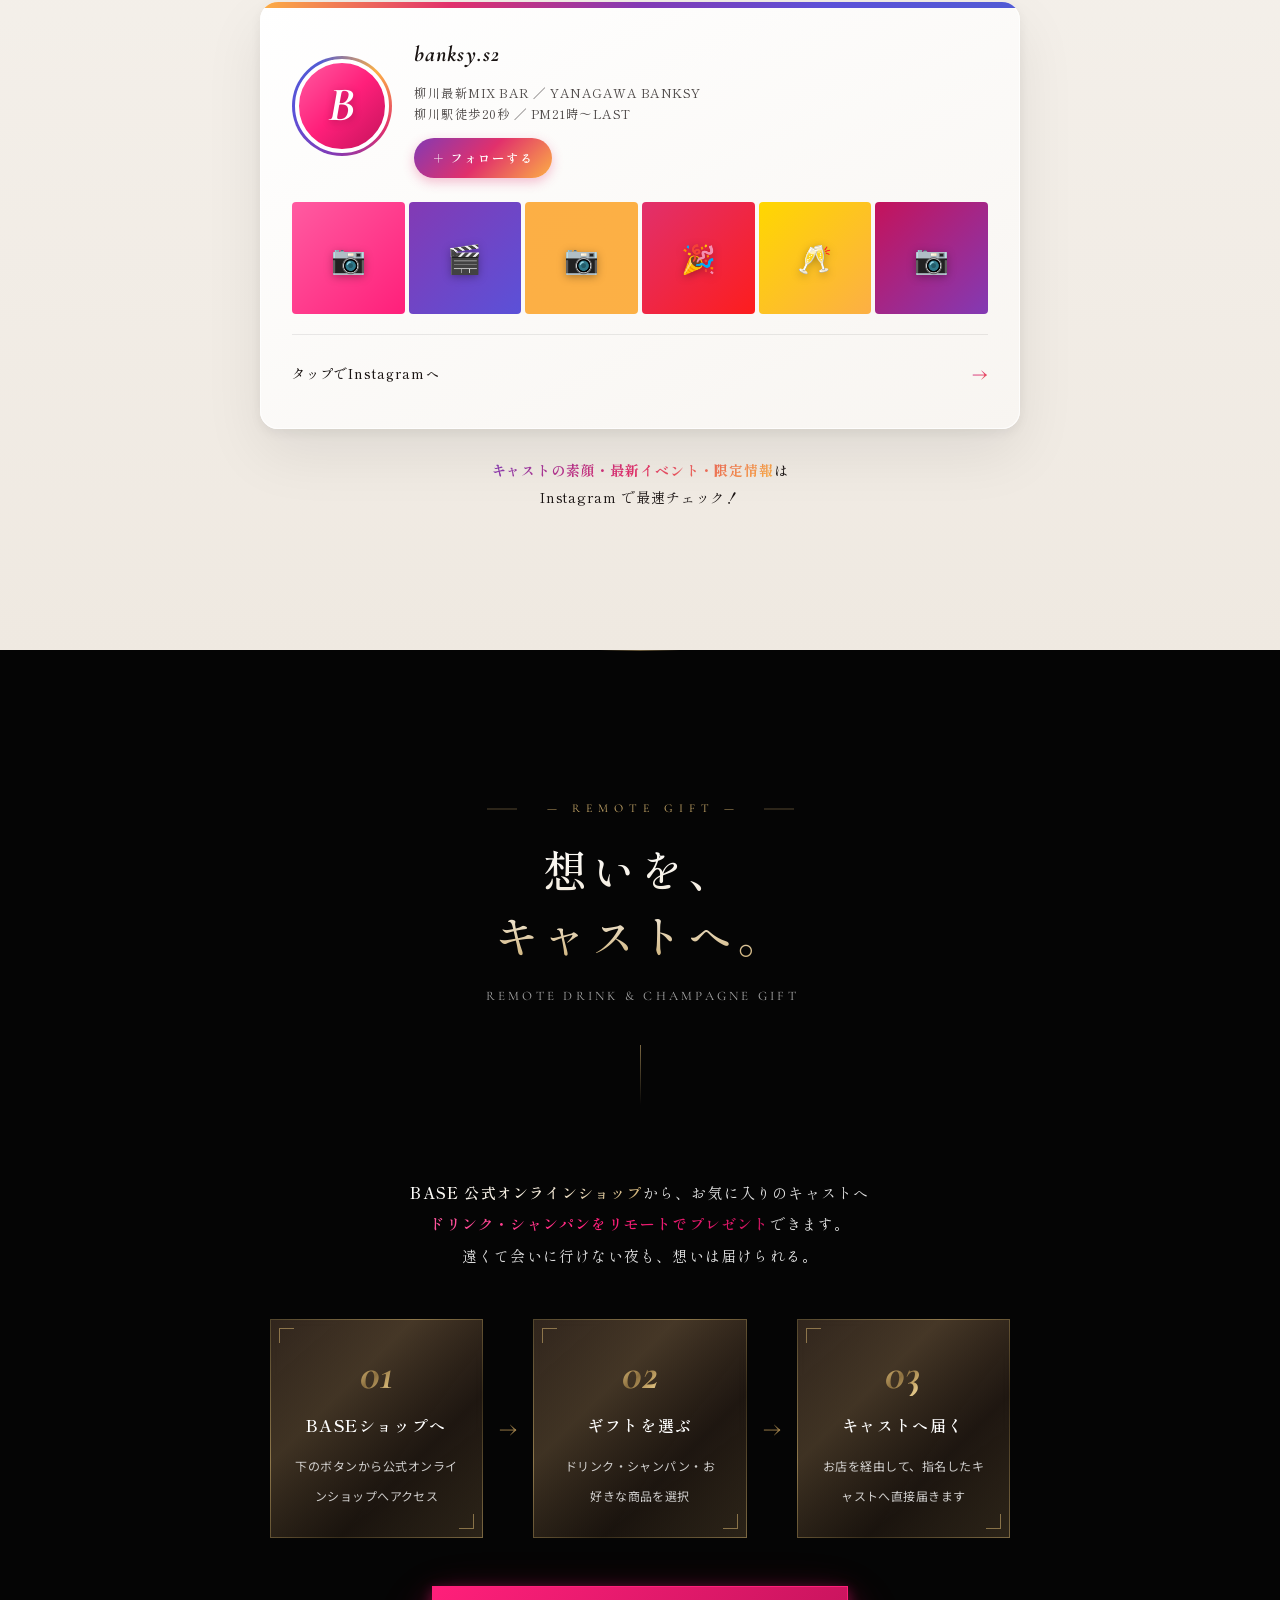
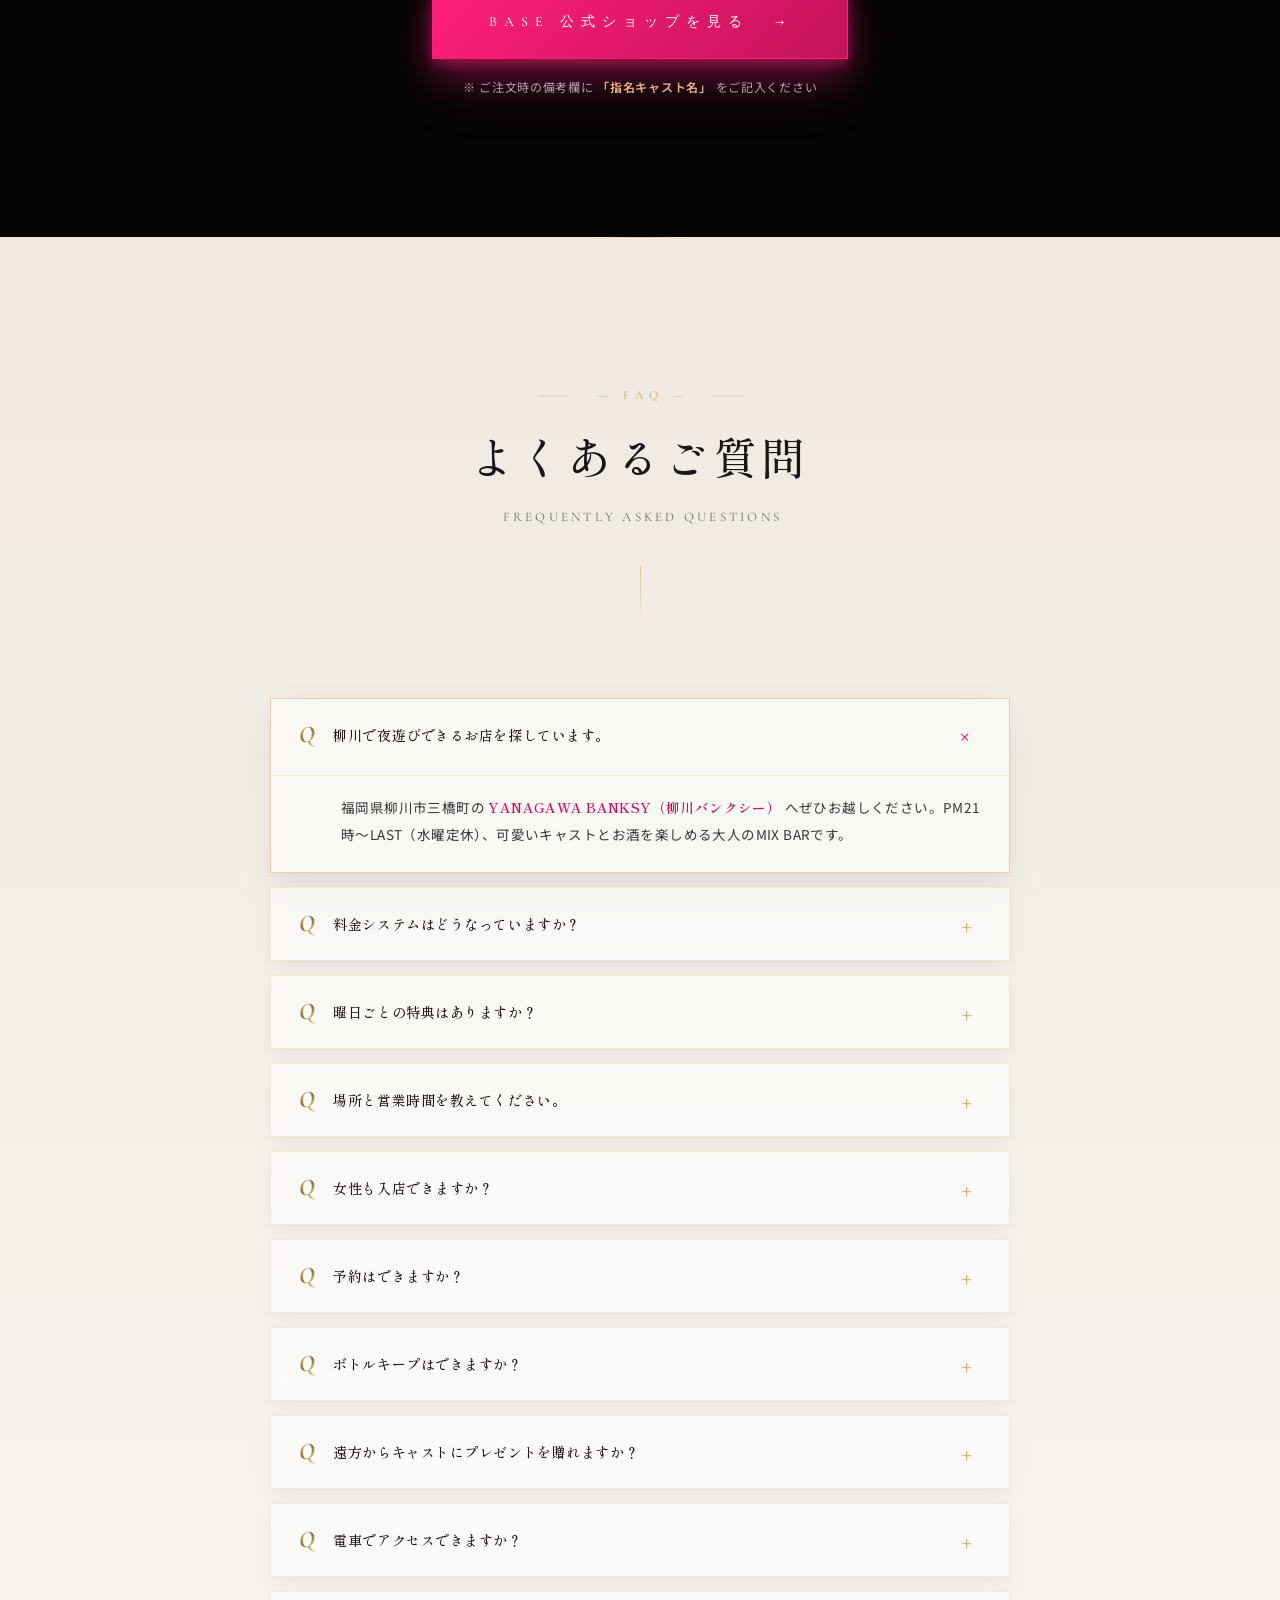
==== commit f0ea945f: "Add: CV導線強化（Googleマップ + Instagram予約）+ GA4クリック計測 Codex レビュー推奨の「売上に効く3導線」対応（電話番号は未提供のため2導線で先行）:  - ヒーロ" ====
--- a/index.html
+++ b/index.html
@@ -631,8 +631,11 @@
         <a class="btn btn-primary magnetic" href="#system" data-cursor="lg">
           <span>料金システムを見る</span>
         </a>
-        <a class="btn btn-ghost magnetic" href="https://www.instagram.com/banksy.s2/" target="_blank" rel="noopener" data-cursor="lg">
+        <a class="btn btn-ghost magnetic" href="https://www.instagram.com/banksy.s2/" target="_blank" rel="noopener" data-cursor="lg" data-cv="ig_hero">
           <span>Instagram で予約</span>
+        </a>
+        <a class="btn btn-ghost magnetic" href="https://www.google.com/maps/search/?api=1&query=福岡県柳川市三橋町24-3" target="_blank" rel="noopener" data-cursor="lg" data-cv="map_hero">
+          <span>📍 Google マップで開く</span>
         </a>
         <a class="btn btn-tiktok magnetic" href="https://www.tiktok.com/@yanagawa.banksy/live" target="_blank" rel="noopener" data-cursor="lg">
           <span class="tiktok-icon" aria-hidden="true">
@@ -1088,6 +1091,24 @@
             <span>その分、飲み放題充実</span>
           </div>
         </div>
+      </div>
+
+      <!-- CV 導線（予約・マップ） -->
+      <div class="cv-strip">
+        <div class="cv-badges">
+          <span class="cv-badge">当日来店OK</span>
+          <span class="cv-badge">女性だけでもOK</span>
+          <span class="cv-badge">柳川駅 徒歩20秒</span>
+        </div>
+        <div class="cv-actions">
+          <a class="btn btn-primary" href="https://www.instagram.com/banksy.s2/" target="_blank" rel="noopener" data-cv="ig_system">
+            <span>Instagram で予約・お問い合わせ</span>
+          </a>
+          <a class="btn btn-outline" href="https://www.google.com/maps/search/?api=1&query=福岡県柳川市三橋町24-3" target="_blank" rel="noopener" data-cv="map_system">
+            <span>📍 Google マップで開く</span>
+          </a>
+        </div>
+        <p class="cv-note">VIP席・団体・特別な日のお祝いは、事前のご連絡がおすすめです。</p>
       </div>
 
       <!-- WEEKLY EVENTS -->
@@ -1468,7 +1489,7 @@
             <li class="hero-access"><span>柳川駅</span><em>徒歩 20秒</em></li>
           </ul>
 
-          <a class="btn btn-outline" href="https://www.google.com/maps/search/?api=1&query=福岡県柳川市三橋町24-3" target="_blank" rel="noopener">
+          <a class="btn btn-outline" href="https://www.google.com/maps/search/?api=1&query=福岡県柳川市三橋町24-3" target="_blank" rel="noopener" data-cv="map_access">
             <span>Google マップで開く</span>
           </a>
         </div>
--- a/styles.css
+++ b/styles.css
@@ -2542,27 +2542,18 @@
 }
 
 /* =========================================================
-   sr-extra: h2 内の SEOキーワードサブタイトル
+   sr-only: スクリーンリーダー専用テキスト（視覚的に非表示）
    ========================================================= */
-.sr-extra {
-  display: block;
-  font-family: var(--font-display);
-  font-style: italic;
-  font-size: 11px;
-  font-weight: 400;
-  letter-spacing: 0.3em;
-  margin-top: 14px;
-  opacity: 0.5;
-  background: var(--gold-grad);
-  -webkit-background-clip: text;
-  background-clip: text;
-  color: transparent;
-  -webkit-text-fill-color: transparent;
-}
-.section.dark .sr-extra {
-  color: var(--gold);
-  -webkit-text-fill-color: var(--gold);
-  background: none;
+.sr-only {
+  position: absolute !important;
+  width: 1px !important;
+  height: 1px !important;
+  padding: 0 !important;
+  margin: -1px !important;
+  overflow: hidden !important;
+  clip: rect(0, 0, 0, 0) !important;
+  white-space: nowrap !important;
+  border: 0 !important;
 }
 
 /* =========================================================
@@ -4765,6 +4756,312 @@
 .tiktok-cta {
   text-align: center;
   margin-top: 32px;
+}
+
+/* =========================================================
+   FROM INSTAGRAM SECTION
+   ========================================================= */
+.instagram-section {
+  background:
+    linear-gradient(180deg, var(--paper) 0%, var(--paper-2) 100%);
+  position: relative;
+}
+.instagram-lead {
+  text-align: center;
+  margin: 0 auto 40px;
+  max-width: 640px;
+}
+.instagram-lead p {
+  font-family: var(--font-mincho);
+  font-size: 14px;
+  line-height: 2;
+  letter-spacing: 0.06em;
+  color: var(--ink-dark);
+}
+.instagram-lead strong {
+  background: linear-gradient(135deg, #833AB4 0%, #E1306C 50%, #FCAF45 100%);
+  -webkit-background-clip: text;
+  background-clip: text;
+  color: transparent;
+  -webkit-text-fill-color: transparent;
+  font-weight: 700;
+}
+
+.instagram-feed-wrap {
+  max-width: 1000px;
+  margin: 0 auto 40px;
+  position: relative;
+  min-height: 400px;
+}
+
+.lightwidget-widget {
+  border-radius: 2px;
+  box-shadow:
+    0 8px 24px rgba(0,0,0,0.06),
+    0 24px 60px rgba(0,0,0,0.05);
+}
+
+/* プレースホルダー（LightWidget未設定時） */
+.instagram-placeholder {
+  display: flex;
+  flex-direction: column;
+  align-items: center;
+  justify-content: center;
+  padding: 60px 30px;
+  background: linear-gradient(155deg, #fff 0%, var(--paper-2) 100%);
+  border: 1px dashed rgba(201,169,106,0.5);
+  border-radius: 4px;
+  text-align: center;
+  min-height: 320px;
+}
+.ig-placeholder-icon {
+  color: transparent;
+  background: linear-gradient(135deg, #833AB4 0%, #E1306C 50%, #FCAF45 100%);
+  -webkit-background-clip: text;
+  background-clip: text;
+  -webkit-text-fill-color: transparent;
+  margin-bottom: 24px;
+}
+.ig-placeholder-icon svg {
+  background: linear-gradient(135deg, #833AB4 0%, #E1306C 50%, #FCAF45 100%);
+  -webkit-background-clip: text;
+  background-clip: text;
+  color: transparent;
+  -webkit-text-fill-color: transparent;
+}
+.ig-placeholder-text {
+  font-family: var(--font-mincho);
+  font-size: 15px;
+  font-weight: 500;
+  color: var(--ink-dark);
+  letter-spacing: 0.1em;
+  margin-bottom: 20px;
+}
+.ig-placeholder-link {
+  display: inline-flex;
+  align-items: center;
+  gap: 10px;
+  padding: 14px 28px;
+  background: linear-gradient(135deg, #833AB4 0%, #E1306C 50%, #FCAF45 100%);
+  color: #fff;
+  font-family: var(--font-display);
+  font-size: 14px;
+  letter-spacing: 0.2em;
+  text-decoration: none;
+  border-radius: 100px;
+  box-shadow:
+    0 4px 12px rgba(225,48,108,0.3),
+    0 0 0 1px rgba(255,255,255,0.1) inset;
+  transition: transform .3s, box-shadow .3s;
+}
+.ig-placeholder-link:hover {
+  transform: translateY(-2px);
+  box-shadow:
+    0 8px 24px rgba(225,48,108,0.5),
+    0 0 0 1px rgba(255,255,255,0.2) inset;
+  color: #fff;
+}
+
+.instagram-cta {
+  text-align: center;
+  margin-top: 28px;
+}
+.ig-cta-text {
+  font-family: var(--font-mincho);
+  font-size: 14px;
+  line-height: 1.9;
+  color: var(--ink-dark);
+  letter-spacing: 0.06em;
+}
+.ig-cta-text strong {
+  background: linear-gradient(135deg, #833AB4 0%, #E1306C 50%, #FCAF45 100%);
+  -webkit-background-clip: text;
+  background-clip: text;
+  color: transparent;
+  -webkit-text-fill-color: transparent;
+  font-weight: 700;
+}
+
+/* Instagram プロフィールカード */
+.ig-card {
+  display: block;
+  max-width: 760px;
+  margin: 0 auto;
+  background: linear-gradient(155deg, #fff 0%, var(--paper) 100%);
+  border-radius: 18px;
+  padding: 32px;
+  text-decoration: none;
+  box-shadow:
+    0 4px 12px rgba(0,0,0,0.06),
+    0 24px 60px rgba(0,0,0,0.08),
+    0 0 0 1px rgba(255,255,255,0.8) inset;
+  transition: transform .4s cubic-bezier(.16,1,.3,1), box-shadow .4s;
+  position: relative;
+  overflow: hidden;
+}
+.ig-card::before {
+  content: "";
+  position: absolute;
+  top: 0; left: 0; right: 0;
+  height: 6px;
+  background: linear-gradient(90deg, #FCAF45, #E1306C, #833AB4, #5B51D8, #515BD4);
+}
+.ig-card:hover {
+  transform: translateY(-6px);
+  box-shadow:
+    0 8px 24px rgba(225,48,108,0.15),
+    0 32px 80px rgba(0,0,0,0.12),
+    0 0 0 1px rgba(255,255,255,0.9) inset;
+}
+@media (max-width: 720px) {
+  .ig-card { padding: 24px 20px; border-radius: 14px; }
+}
+
+/* カードヘッダー */
+.ig-card-header {
+  display: grid;
+  grid-template-columns: auto 1fr;
+  gap: 22px;
+  align-items: center;
+  margin-bottom: 24px;
+}
+@media (max-width: 560px) {
+  .ig-card-header { gap: 16px; }
+}
+.ig-card-avatar {
+  position: relative;
+  width: 100px;
+  height: 100px;
+  flex-shrink: 0;
+}
+.ig-avatar-ring {
+  position: absolute;
+  inset: 0;
+  border-radius: 50%;
+  background: conic-gradient(from 45deg, #FCAF45, #E1306C, #833AB4, #5B51D8, #515BD4, #FCAF45);
+  padding: 3px;
+  animation: igRingRotate 8s linear infinite;
+}
+@keyframes igRingRotate {
+  0%   { transform: rotate(0deg); }
+  100% { transform: rotate(360deg); }
+}
+.ig-avatar-inner {
+  position: absolute;
+  inset: 3px;
+  background: linear-gradient(135deg, #ff5ba1 0%, #ff1f7a 50%, #c4135b 100%);
+  border-radius: 50%;
+  display: flex;
+  align-items: center;
+  justify-content: center;
+  border: 4px solid #fff;
+}
+.ig-avatar-initial {
+  font-family: var(--font-display);
+  font-style: italic;
+  font-weight: 700;
+  font-size: 48px;
+  color: #fff;
+  text-shadow: 0 2px 8px rgba(0,0,0,0.3);
+}
+@media (max-width: 560px) {
+  .ig-card-avatar { width: 72px; height: 72px; }
+  .ig-avatar-initial { font-size: 36px; }
+}
+
+.ig-card-info {
+  display: flex;
+  flex-direction: column;
+  gap: 6px;
+}
+.ig-card-username {
+  font-family: var(--font-display);
+  font-style: italic;
+  font-weight: 700;
+  font-size: 22px;
+  color: var(--ink-dark);
+  letter-spacing: 0.05em;
+}
+.ig-card-bio {
+  font-family: var(--font-mincho);
+  font-size: 12.5px;
+  line-height: 1.7;
+  color: var(--ink-dark);
+  opacity: 0.78;
+  letter-spacing: 0.04em;
+}
+.ig-card-follow-btn {
+  display: inline-block;
+  align-self: flex-start;
+  margin-top: 8px;
+  padding: 8px 18px;
+  background: linear-gradient(135deg, #833AB4 0%, #E1306C 50%, #FCAF45 100%);
+  color: #fff;
+  font-family: var(--font-mincho);
+  font-size: 12.5px;
+  font-weight: 600;
+  letter-spacing: 0.08em;
+  border-radius: 100px;
+  box-shadow: 0 4px 12px rgba(225,48,108,0.3);
+}
+
+/* グリッド（投稿サムネ風） */
+.ig-card-grid {
+  display: grid;
+  grid-template-columns: repeat(6, 1fr);
+  gap: 4px;
+  margin-bottom: 20px;
+}
+@media (max-width: 720px) {
+  .ig-card-grid { grid-template-columns: repeat(3, 1fr); gap: 3px; }
+}
+.ig-card-tile {
+  aspect-ratio: 1;
+  display: flex;
+  align-items: center;
+  justify-content: center;
+  font-size: 28px;
+  border-radius: 4px;
+  transition: transform .4s;
+}
+.ig-card-tile:hover { transform: scale(1.05); }
+.ig-card-tile.t1 { background: linear-gradient(135deg, #ff5ba1 0%, #ff1f7a 100%); }
+.ig-card-tile.t2 { background: linear-gradient(135deg, #833AB4 0%, #5B51D8 100%); }
+.ig-card-tile.t3 { background: linear-gradient(135deg, #FCAF45 0%, #FCB045 100%); }
+.ig-card-tile.t4 { background: linear-gradient(135deg, #E1306C 0%, #FD1D1D 100%); }
+.ig-card-tile.t5 { background: linear-gradient(135deg, #FFD700 0%, #FCAF45 100%); }
+.ig-card-tile.t6 { background: linear-gradient(135deg, #c4135b 0%, #833AB4 100%); }
+.ig-tile-icon {
+  filter: drop-shadow(0 2px 4px rgba(0,0,0,0.3));
+}
+
+.ig-card-footer {
+  display: flex;
+  align-items: center;
+  justify-content: space-between;
+  padding-top: 16px;
+  border-top: 1px solid rgba(0,0,0,0.08);
+}
+.ig-card-cta-label {
+  font-family: var(--font-mincho);
+  font-size: 13px;
+  font-weight: 500;
+  color: var(--ink-dark);
+  letter-spacing: 0.08em;
+}
+.ig-card-cta-arrow {
+  font-family: var(--font-display);
+  font-style: italic;
+  font-size: 24px;
+  background: linear-gradient(135deg, #833AB4 0%, #E1306C 50%, #FCAF45 100%);
+  -webkit-background-clip: text;
+  background-clip: text;
+  color: transparent;
+  -webkit-text-fill-color: transparent;
+  transition: transform .3s;
+}
+.ig-card:hover .ig-card-cta-arrow {
+  transform: translateX(6px);
 }
 
 /* =========================================================
@@ -5639,3 +5936,314 @@
     brightness(0.95);
   background-position: center 30%;
 }
+
+/* =========================================================
+   CV STRIP（予約・マップ導線 / 料金セクション直下）
+   ========================================================= */
+.cv-strip {
+  margin: 40px auto 8px;
+  max-width: 720px;
+  padding: 28px 24px;
+  text-align: center;
+  background: linear-gradient(180deg, rgba(255, 31, 122, 0.06) 0%, rgba(201, 169, 106, 0.05) 100%);
+  border: 1px solid rgba(201, 169, 106, 0.35);
+  border-radius: 4px;
+}
+.cv-badges {
+  display: flex;
+  justify-content: center;
+  flex-wrap: wrap;
+  gap: 10px;
+  margin-bottom: 18px;
+}
+.cv-badge {
+  font-family: var(--font-mincho);
+  font-size: 12.5px;
+  letter-spacing: 0.1em;
+  padding: 6px 14px;
+  border: 1px solid var(--pink);
+  color: var(--pink);
+  border-radius: 999px;
+  background: rgba(255, 31, 122, 0.05);
+}
+.cv-actions {
+  display: flex;
+  justify-content: center;
+  flex-wrap: wrap;
+  gap: 14px;
+}
+.cv-note {
+  margin: 16px 0 0;
+  font-size: 12px;
+  letter-spacing: 0.05em;
+  color: rgba(0, 0, 0, 0.55);
+}
+.section.dark .cv-note { color: rgba(255, 255, 255, 0.55); }
+
+@media (max-width: 720px) {
+  .cv-strip { padding: 22px 14px; margin-top: 32px; }
+  .cv-badge { font-size: 11px; padding: 5px 11px; }
+  .cv-actions { flex-direction: column; align-items: stretch; }
+  .cv-actions .btn { width: 100%; justify-content: center; text-align: center; }
+}
+
+/* =========================================================
+   TRIP DIARY（スタッフ旅行記）写真スタイル
+   ========================================================= */
+.trip-hero {
+  margin: 24px 0 32px;
+  border: 1px solid rgba(201, 169, 106, 0.25);
+  border-radius: 4px;
+  overflow: hidden;
+  background: #0a0608;
+}
+.trip-hero img {
+  width: 100%;
+  height: auto;
+  display: block;
+  aspect-ratio: 16 / 9;
+  object-fit: cover;
+}
+.trip-hero figcaption {
+  font-family: var(--font-mincho);
+  font-size: 13px;
+  color: rgba(255, 255, 255, 0.65);
+  padding: 12px 18px;
+  text-align: center;
+  letter-spacing: 0.06em;
+}
+
+.trip-photo {
+  margin: 24px 0;
+  border: 1px solid rgba(201, 169, 106, 0.2);
+  border-radius: 3px;
+  overflow: hidden;
+  background: #0a0608;
+}
+.trip-photo img {
+  width: 100%;
+  height: auto;
+  display: block;
+  aspect-ratio: 4 / 3;
+  object-fit: cover;
+}
+.trip-photo figcaption {
+  font-family: var(--font-mincho);
+  font-size: 12.5px;
+  color: rgba(255, 255, 255, 0.6);
+  padding: 10px 16px;
+  text-align: center;
+  letter-spacing: 0.05em;
+  font-style: italic;
+}
+
+.trip-cta {
+  margin-top: 32px;
+  padding: 24px;
+  background: linear-gradient(180deg, rgba(20, 12, 8, 0.6) 0%, rgba(8, 4, 6, 0.85) 100%);
+  border: 1px solid rgba(201, 169, 106, 0.3);
+  border-radius: 4px;
+  text-align: center;
+}
+.trip-cta p {
+  margin: 6px 0;
+  font-size: 14px;
+  color: rgba(255, 255, 255, 0.85);
+}
+.trip-cta .btn {
+  margin-top: 12px;
+}
+
+@media (max-width: 720px) {
+  .trip-hero img { aspect-ratio: 4 / 3; }
+  .trip-hero figcaption,
+  .trip-photo figcaption { font-size: 12px; padding: 8px 12px; }
+  .trip-cta { padding: 18px; }
+  .trip-cta p { font-size: 13px; }
+}
+
+/* =========================================================
+   VISITOR COUNTER（訪問者数カウンター・ゴールド装飾）
+   ========================================================= */
+.visitor-section {
+  padding: 64px 0 32px;
+  background:
+    radial-gradient(ellipse at center, rgba(201, 169, 106, 0.06) 0%, transparent 70%),
+    linear-gradient(180deg, #050505 0%, #0a0608 100%);
+  position: relative;
+  z-index: 2;
+}
+
+.visitor-frame {
+  position: relative;
+  max-width: 560px;
+  margin: 0 auto;
+  padding: 48px 32px 40px;
+  text-align: center;
+  background:
+    linear-gradient(180deg, rgba(20, 12, 8, 0.7) 0%, rgba(8, 4, 6, 0.85) 100%);
+  border: 1px solid rgba(201, 169, 106, 0.35);
+  border-radius: 2px;
+  box-shadow:
+    0 0 60px rgba(201, 169, 106, 0.08) inset,
+    0 12px 40px rgba(0, 0, 0, 0.5);
+}
+
+/* 内側の薄い金線（二重枠演出） */
+.visitor-frame::before {
+  content: "";
+  position: absolute;
+  inset: 8px;
+  border: 1px solid rgba(201, 169, 106, 0.18);
+  border-radius: 1px;
+  pointer-events: none;
+}
+
+/* 四隅の装飾コーナー */
+.visitor-corner {
+  position: absolute;
+  width: 24px;
+  height: 24px;
+  border-color: var(--gold);
+  pointer-events: none;
+}
+.visitor-corner.tl { top: -1px; left: -1px; border-top: 2px solid; border-left: 2px solid; }
+.visitor-corner.tr { top: -1px; right: -1px; border-top: 2px solid; border-right: 2px solid; }
+.visitor-corner.bl { bottom: -1px; left: -1px; border-bottom: 2px solid; border-left: 2px solid; }
+.visitor-corner.br { bottom: -1px; right: -1px; border-bottom: 2px solid; border-right: 2px solid; }
+
+.visitor-since {
+  font-family: var(--font-display);
+  font-size: 11px;
+  letter-spacing: 0.4em;
+  color: var(--gold);
+  opacity: 0.85;
+  margin: 0 0 6px;
+  text-indent: 0.4em;
+}
+
+.visitor-label {
+  font-family: var(--font-display);
+  font-size: 12px;
+  letter-spacing: 0.35em;
+  color: rgba(255, 255, 255, 0.6);
+  margin: 0 0 24px;
+  text-indent: 0.35em;
+}
+
+.visitor-count {
+  display: flex;
+  justify-content: center;
+  align-items: center;
+  gap: 20px;
+  margin: 0 0 16px;
+}
+
+.visitor-deco {
+  font-size: 18px;
+  color: var(--gold);
+  opacity: 0.7;
+  animation: visitorDecoPulse 2.4s ease-in-out infinite;
+}
+.visitor-deco:last-child { animation-delay: 1.2s; }
+
+@keyframes visitorDecoPulse {
+  0%, 100% { opacity: 0.7; transform: scale(1); }
+  50% { opacity: 1; transform: scale(1.15); }
+}
+
+.visitor-count-num {
+  font-family: var(--font-mincho);
+  font-size: clamp(38px, 7vw, 56px);
+  font-weight: 500;
+  letter-spacing: 0.04em;
+  background: linear-gradient(180deg, #fff 0%, #f0d99a 40%, var(--gold) 100%);
+  -webkit-background-clip: text;
+  background-clip: text;
+  color: transparent;
+  -webkit-text-fill-color: transparent;
+  text-shadow: 0 0 24px rgba(201, 169, 106, 0.25);
+  min-width: 1.5em;
+  transition: opacity 0.4s ease;
+}
+
+.visitor-people {
+  font-family: var(--font-mincho);
+  font-size: 13px;
+  letter-spacing: 0.15em;
+  color: rgba(255, 255, 255, 0.7);
+  margin: 0;
+}
+
+/* モバイル調整 */
+@media (max-width: 720px) {
+  .visitor-section { padding: 48px 0 24px; }
+  .visitor-frame {
+    margin: 0 16px;
+    padding: 36px 20px 28px;
+  }
+  .visitor-since { font-size: 10px; letter-spacing: 0.32em; }
+  .visitor-label { font-size: 10.5px; letter-spacing: 0.28em; margin-bottom: 18px; }
+  .visitor-count { gap: 14px; }
+  .visitor-deco { font-size: 14px; }
+  .visitor-people { font-size: 12px; }
+}
+
+/* =========================================================
+   モバイル文字組み最適化（2026-06 追加）
+   日本語＋英語の混在時に letter-spacing が広すぎて改行・余白が
+   ガタガタになる問題を解消
+   ========================================================= */
+@media (max-width: 720px) {
+  /* セクションキッカー：装飾線を短くしてはみ出し防止 */
+  .kicker {
+    font-size: 10px;
+    letter-spacing: 0.32em;
+    text-indent: 0.32em;
+  }
+  .kicker::before,
+  .kicker::after {
+    display: none;
+  }
+
+  /* セクションタイトル：少し小さく、行間広く、読みやすく */
+  .section-title {
+    font-size: clamp(22px, 6.5vw, 30px);
+    line-height: 1.55;
+    letter-spacing: 0.06em;
+    word-break: keep-all;
+    overflow-wrap: anywhere;
+  }
+
+  /* セクションサブ：英文の letter-spacing を小さく、自然改行 */
+  .section-sub {
+    font-size: 11px;
+    letter-spacing: 0.15em;
+    text-indent: 0.15em;
+    line-height: 1.85;
+    word-break: keep-all;
+    overflow-wrap: anywhere;
+    padding: 0 8px;
+  }
+
+  /* セクション head に上下マージン */
+  .section-head {
+    padding: 0 6px;
+  }
+}
+
+/* 超小型端末（iPhone SE 等） */
+@media (max-width: 380px) {
+  .section-title {
+    font-size: 21px;
+    letter-spacing: 0.04em;
+  }
+  .section-sub {
+    font-size: 10px;
+    letter-spacing: 0.12em;
+  }
+  .kicker {
+    font-size: 9.5px;
+    letter-spacing: 0.28em;
+  }
+}
